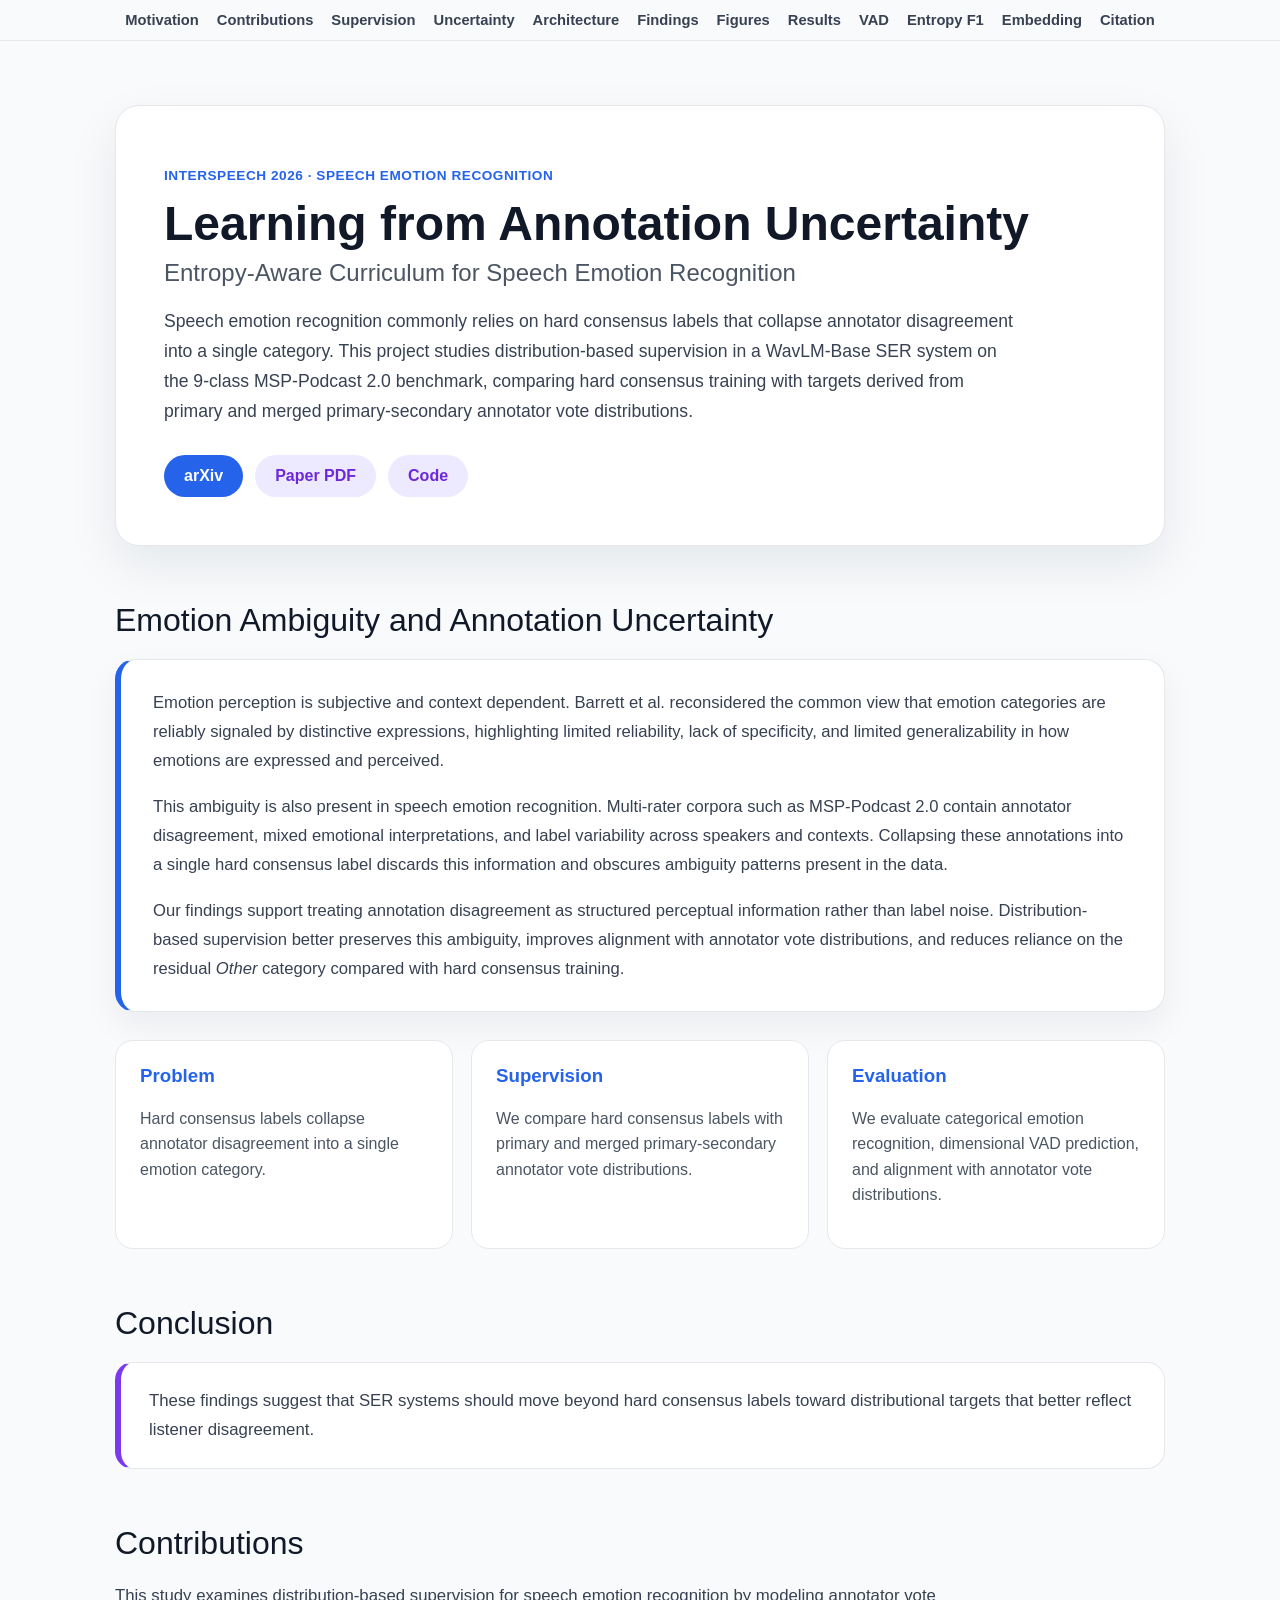
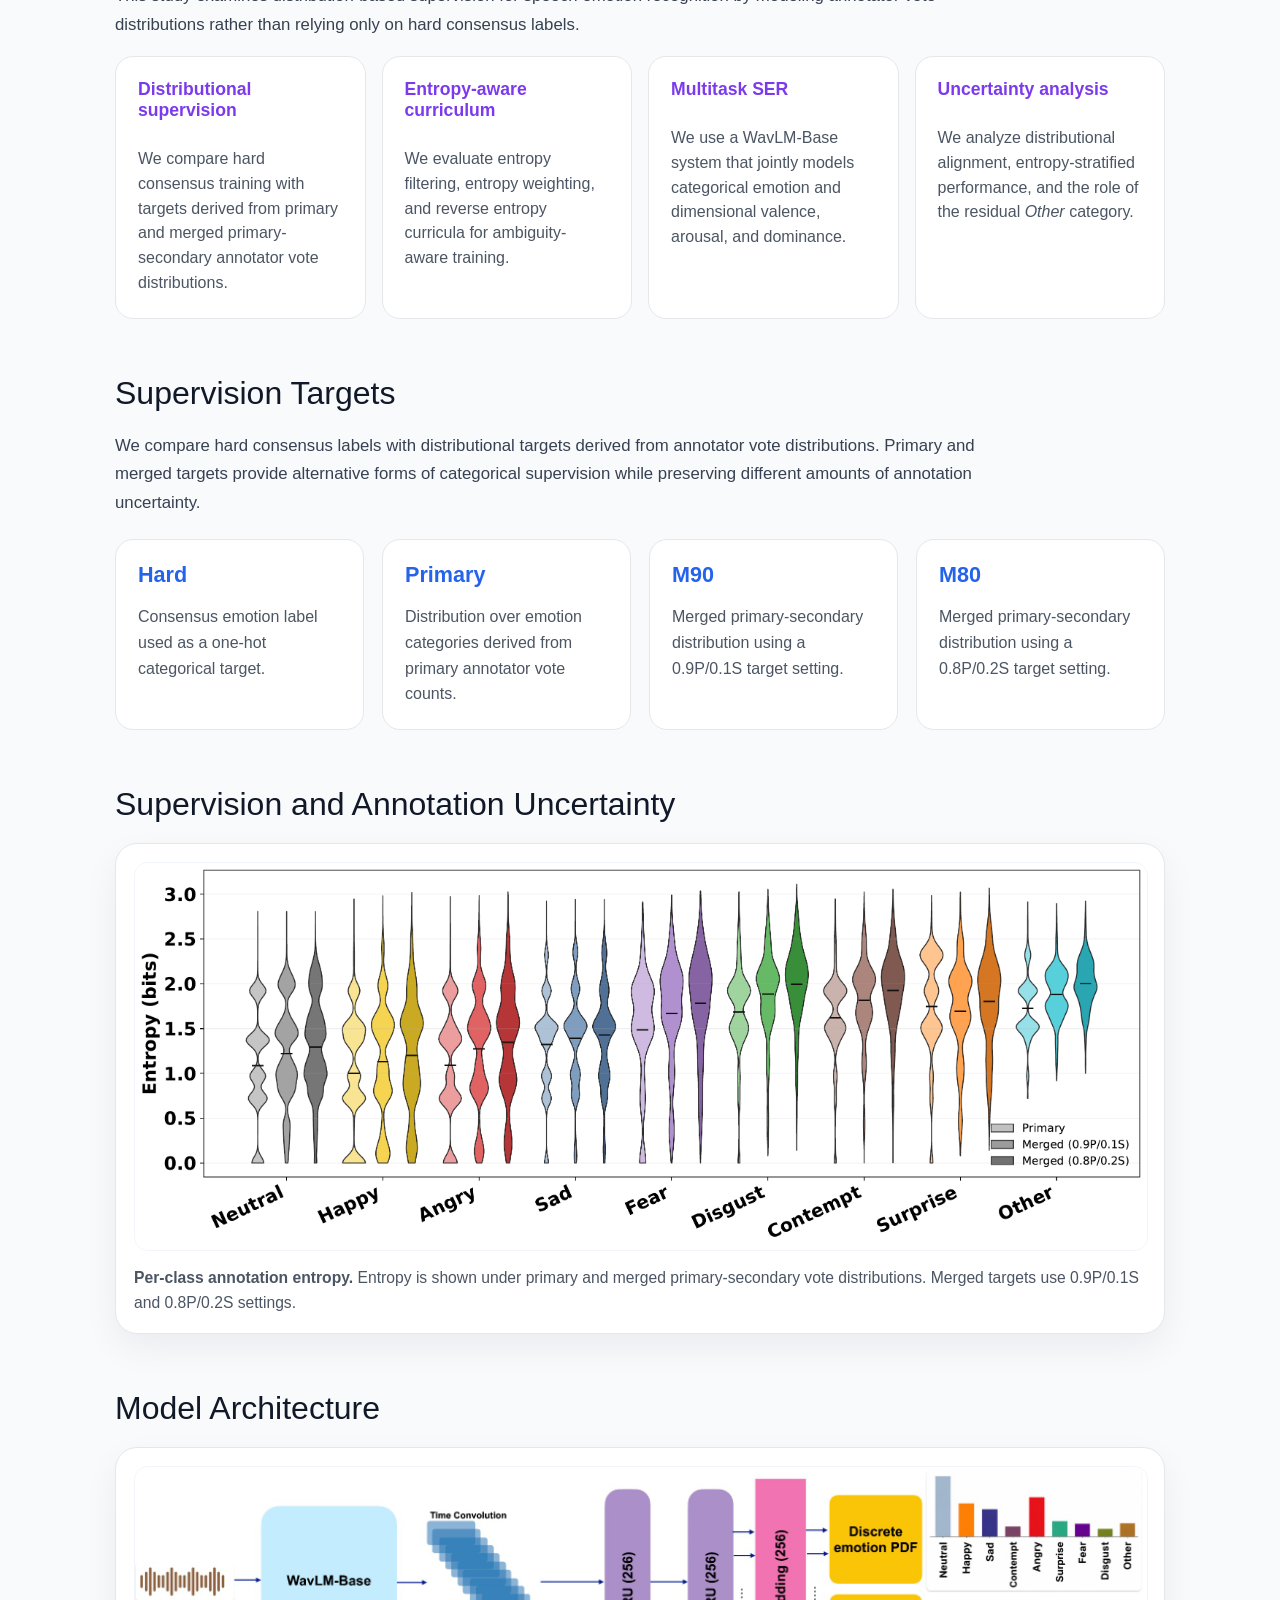
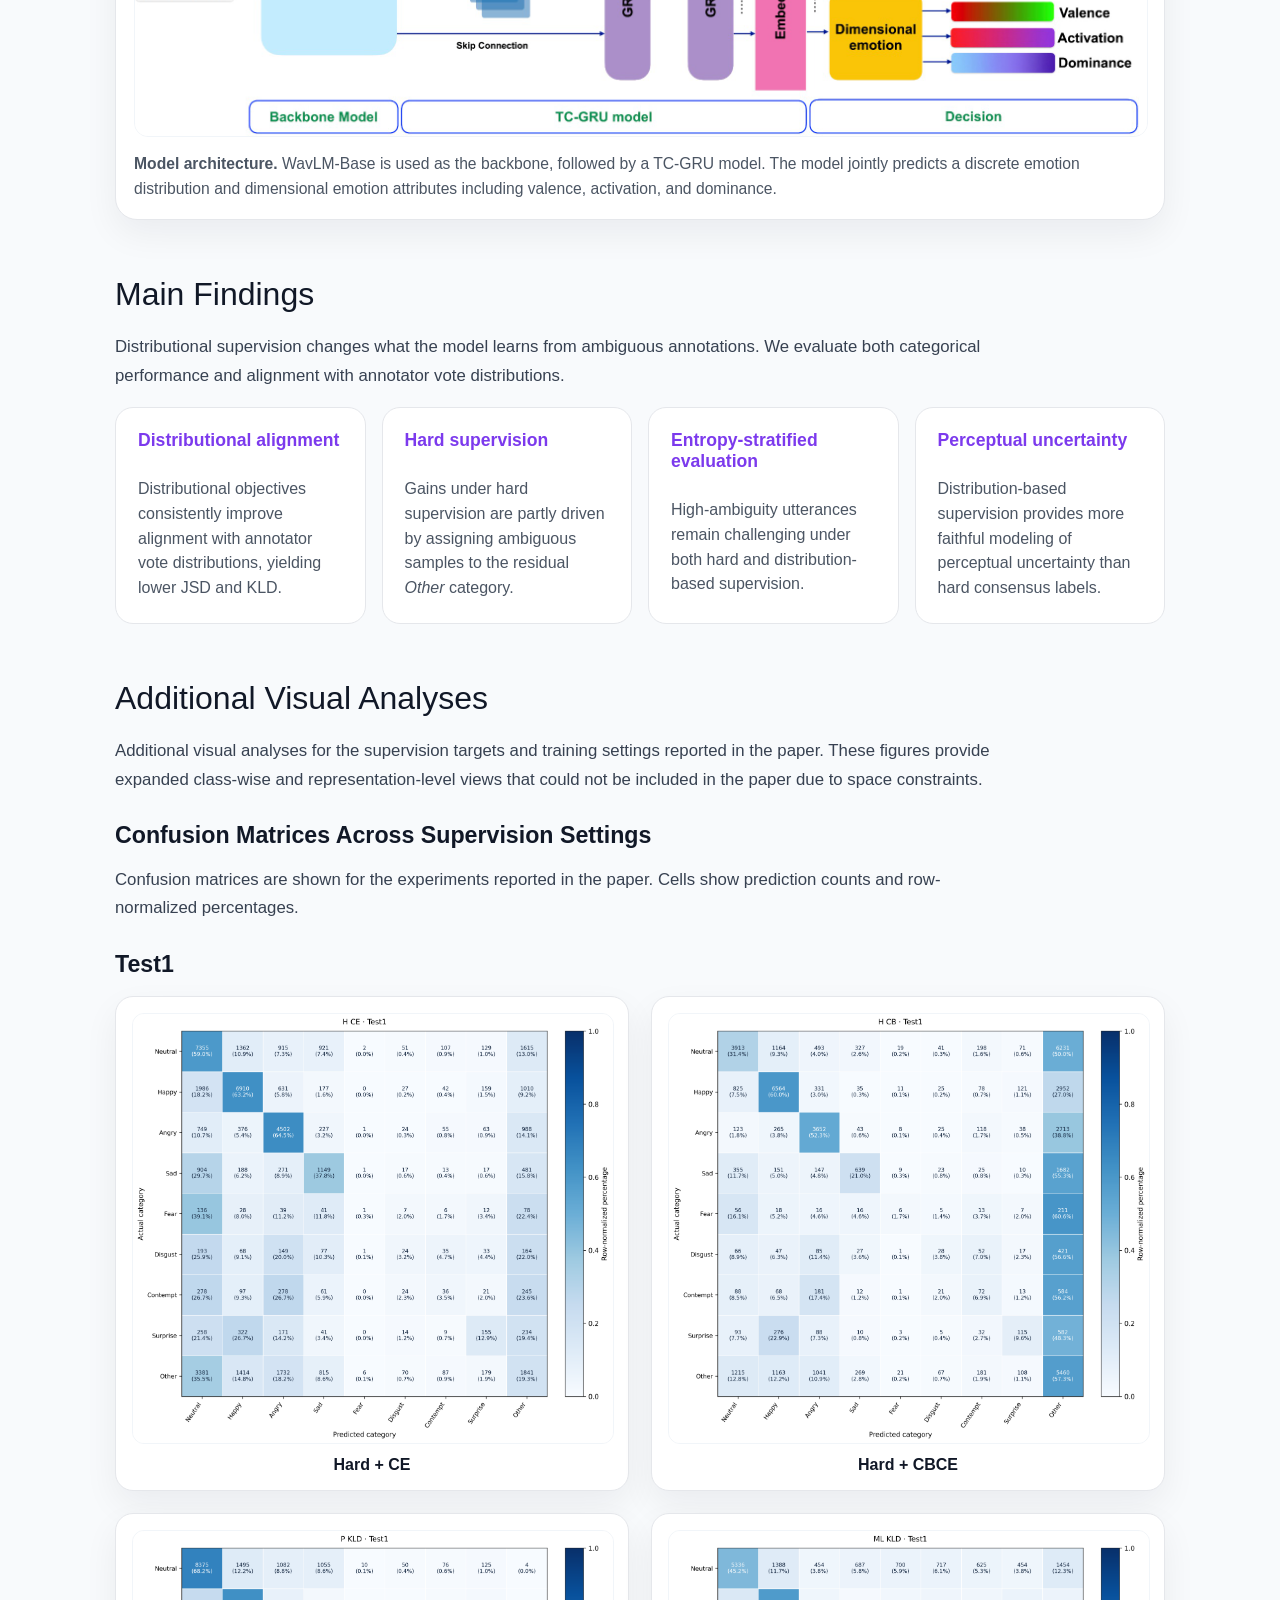
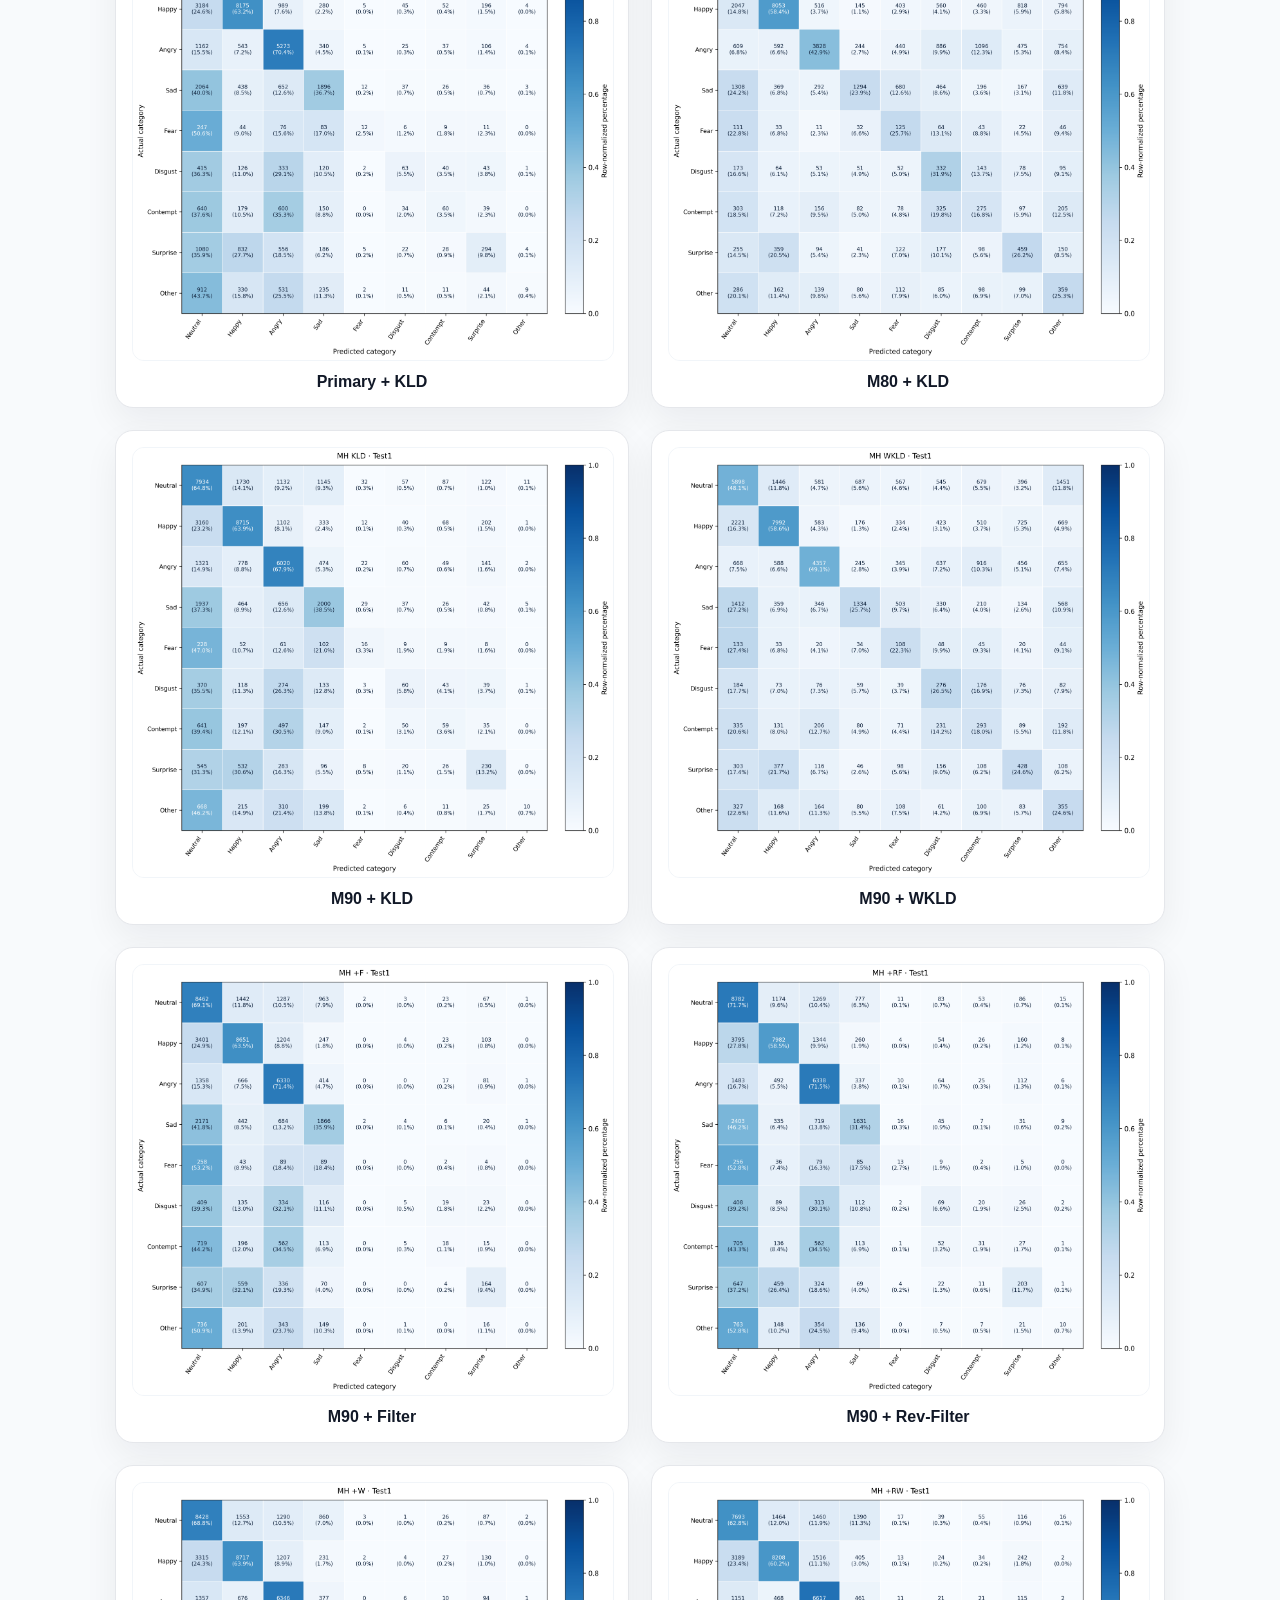
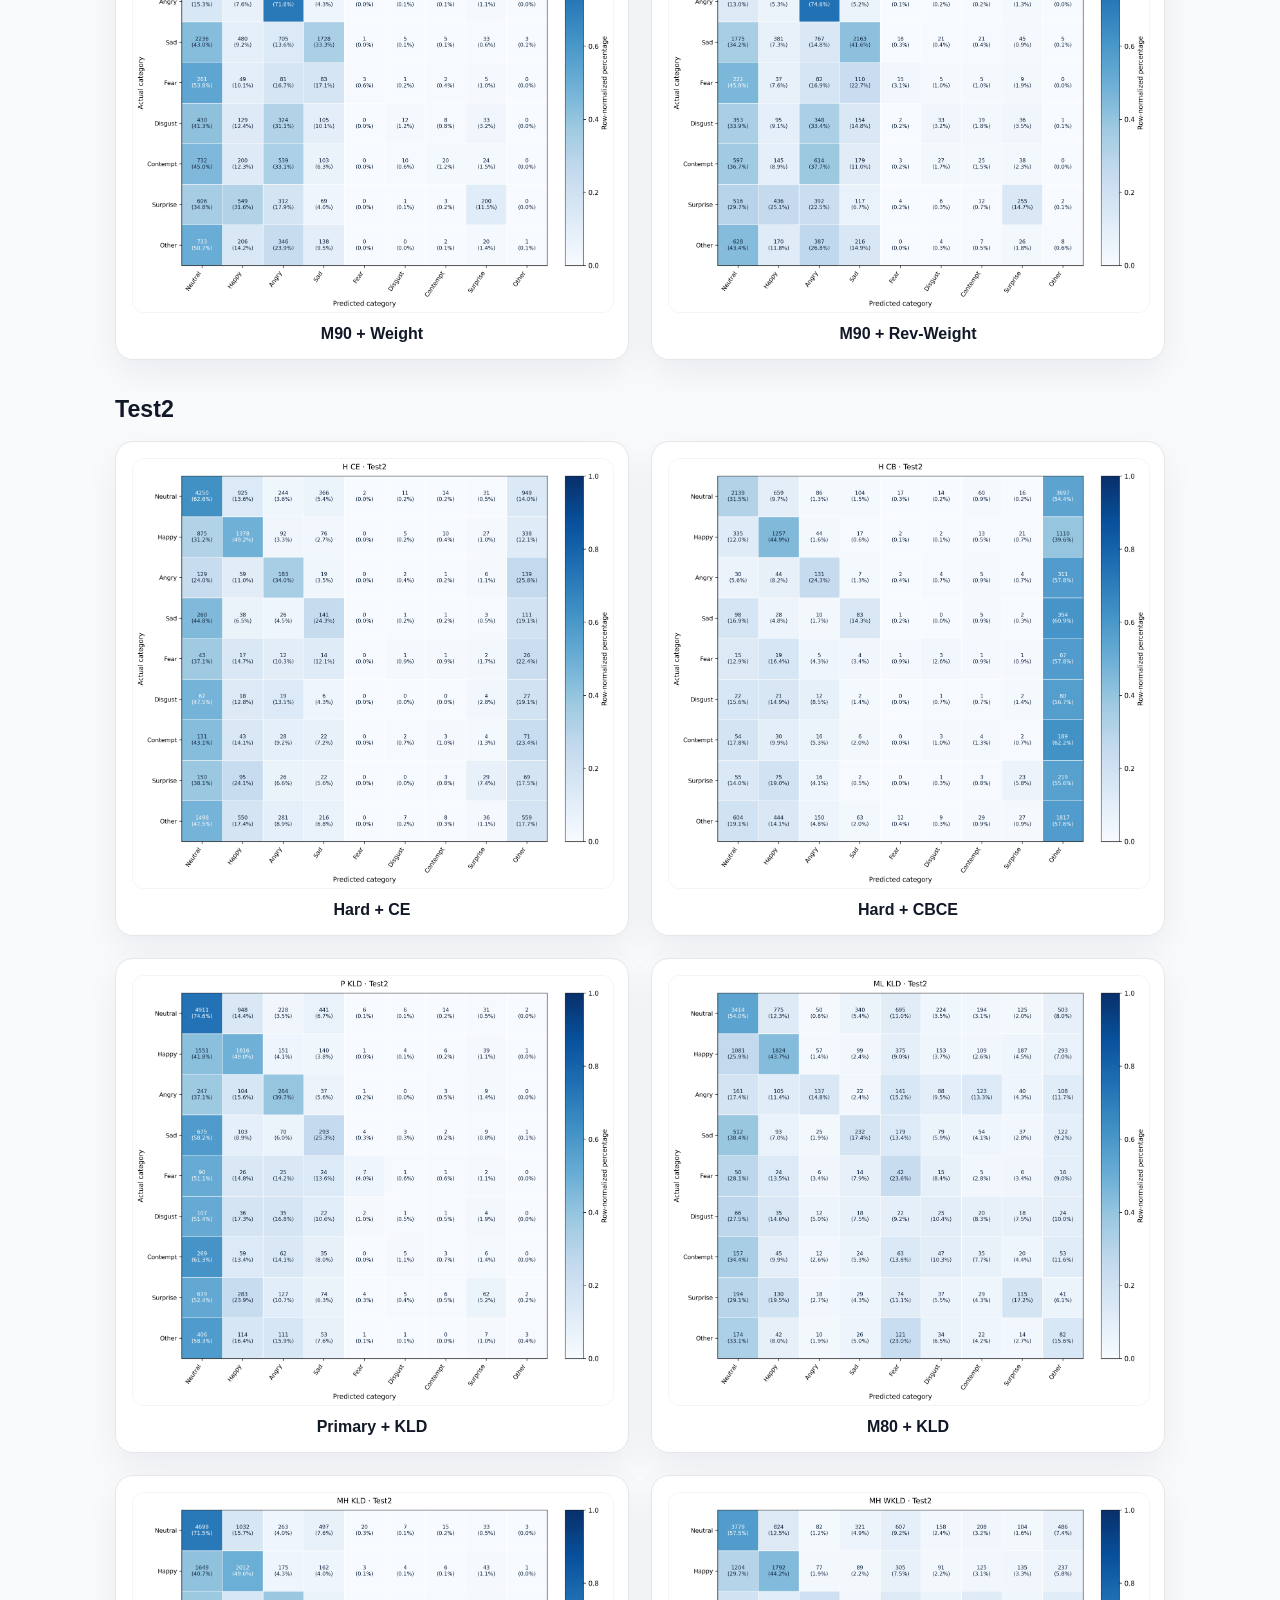
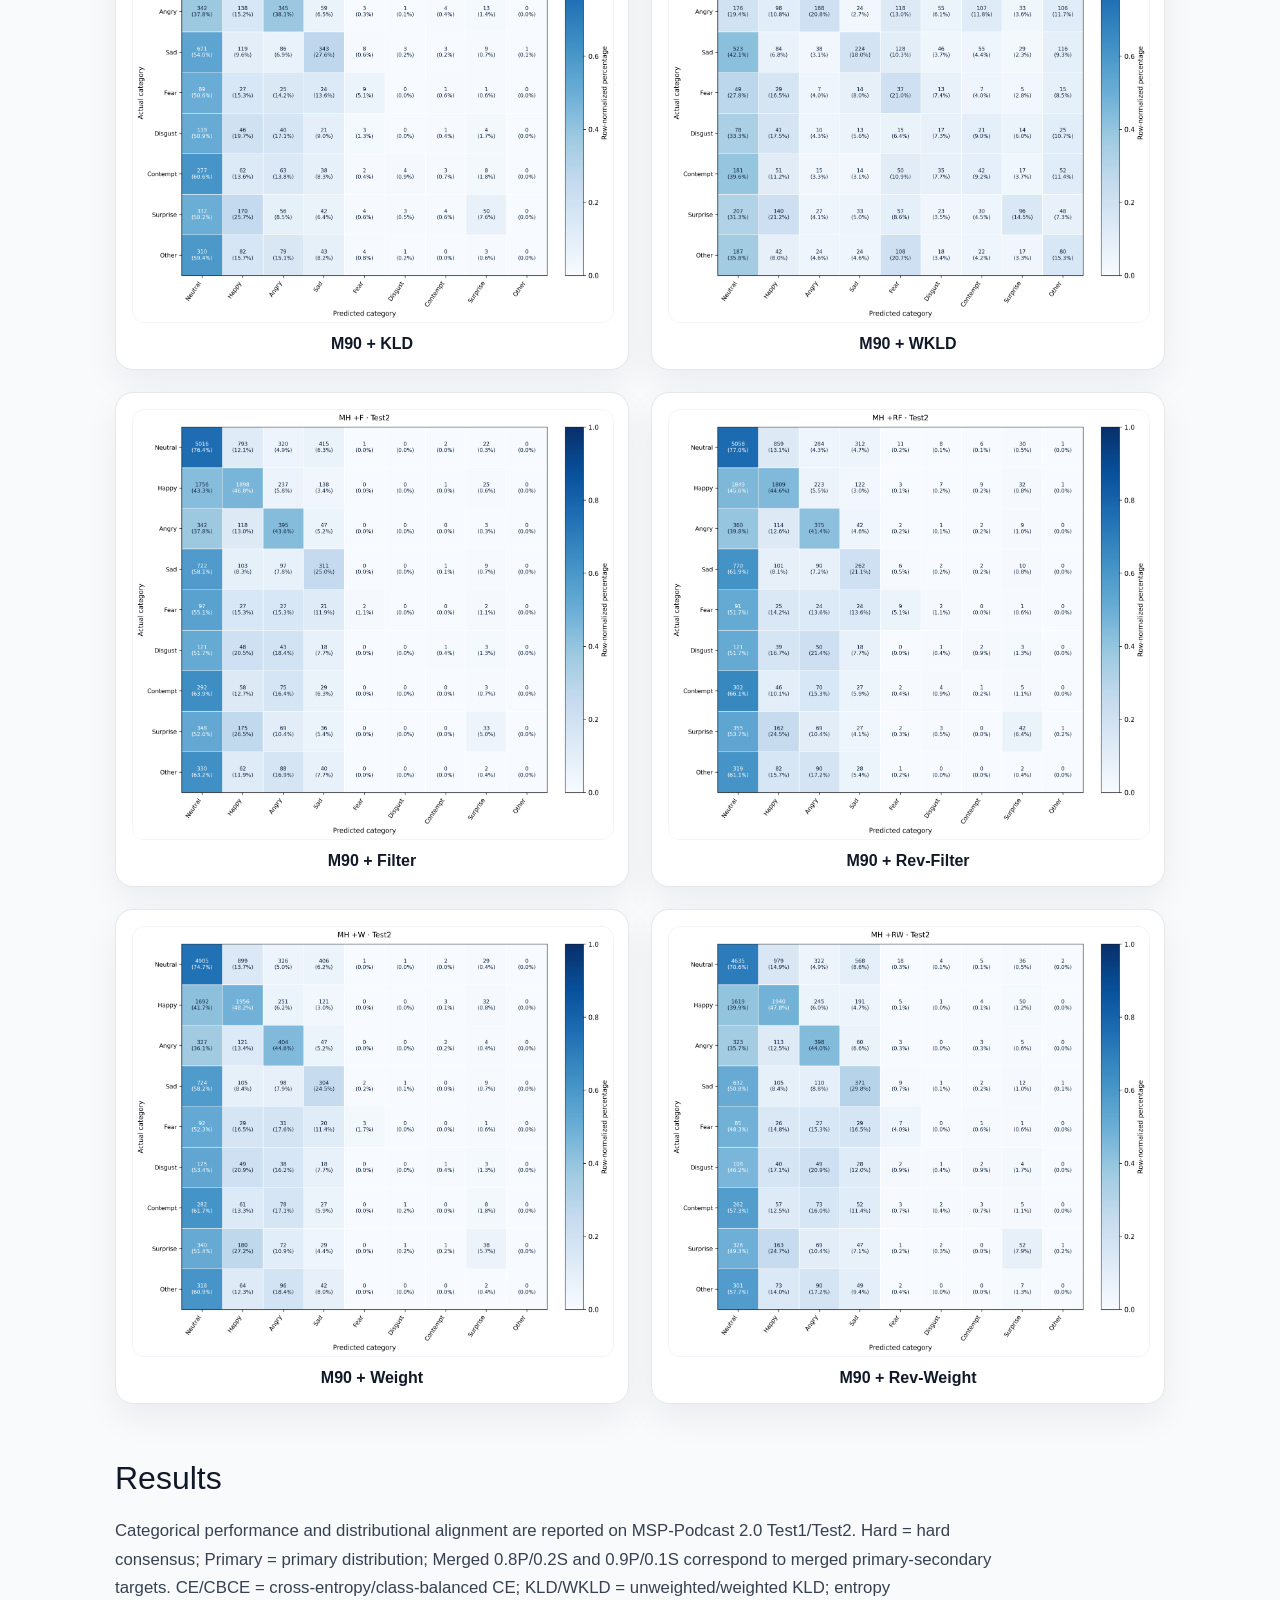
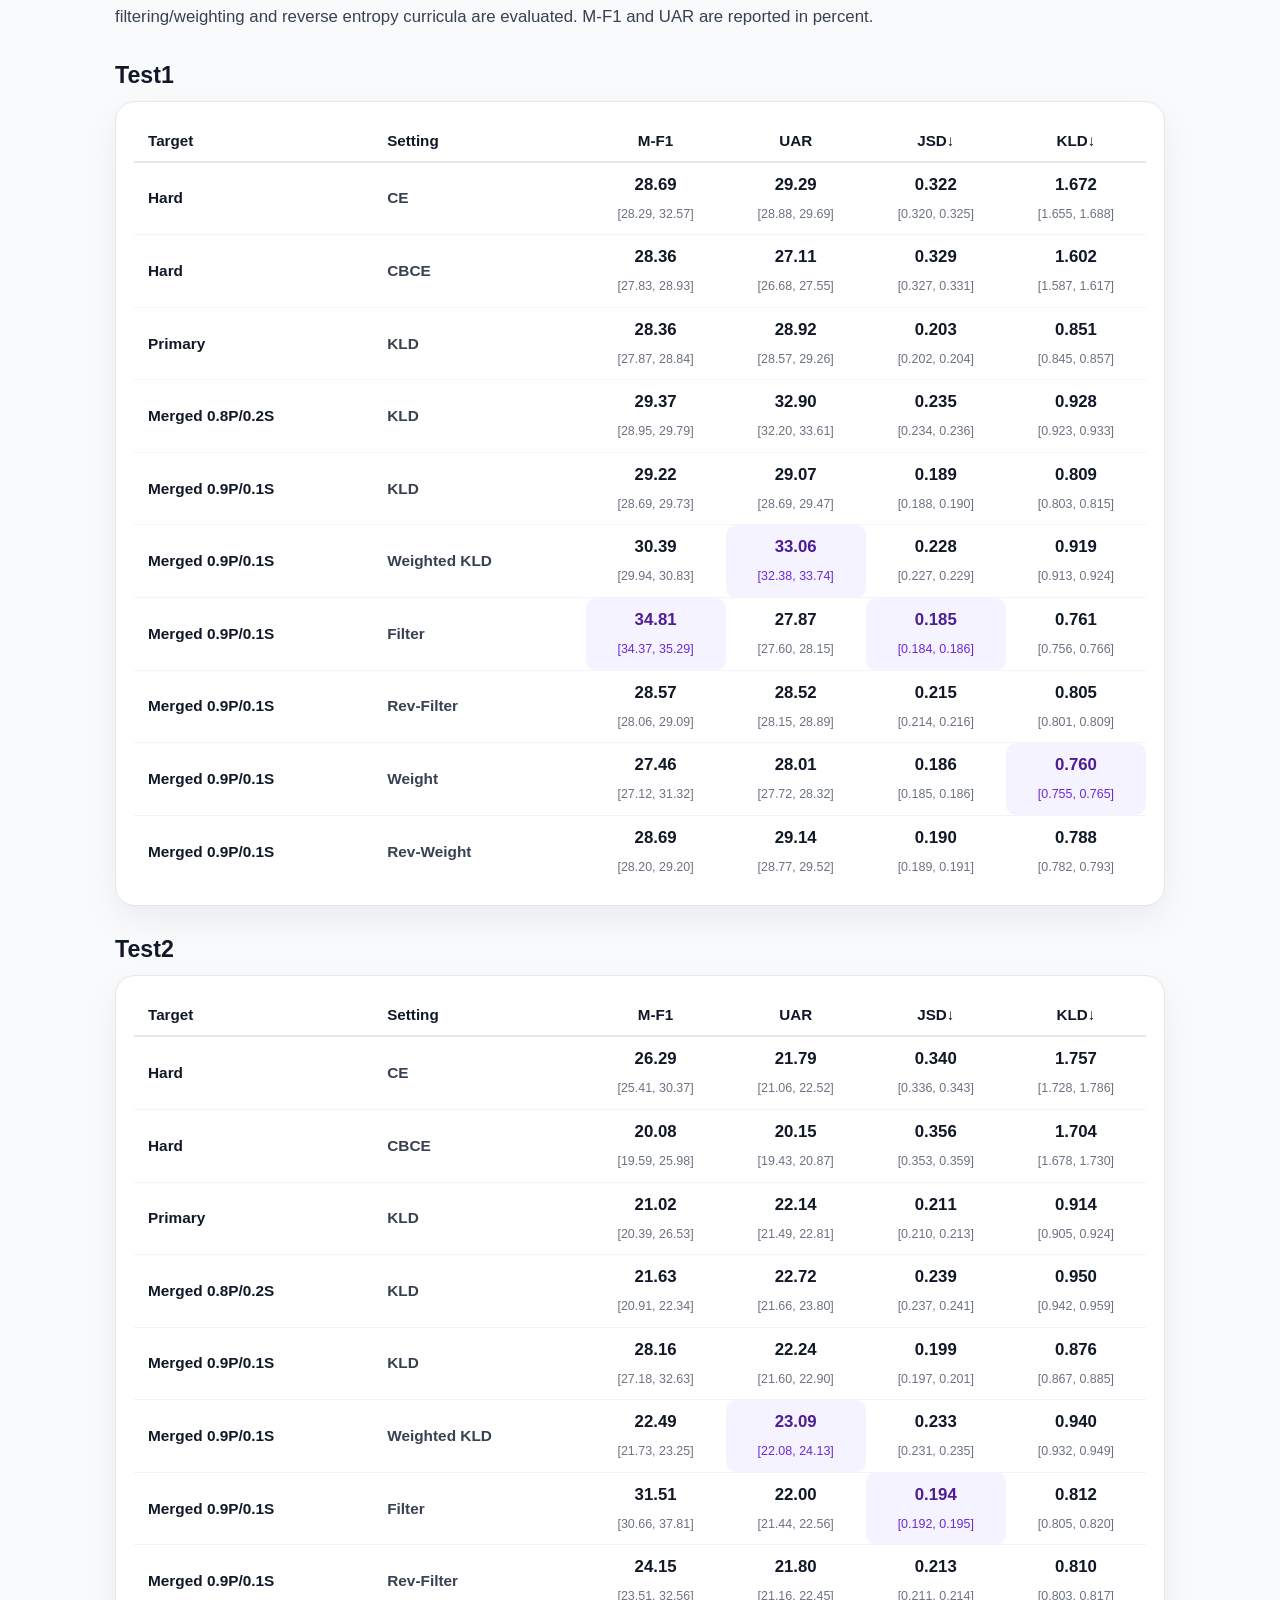
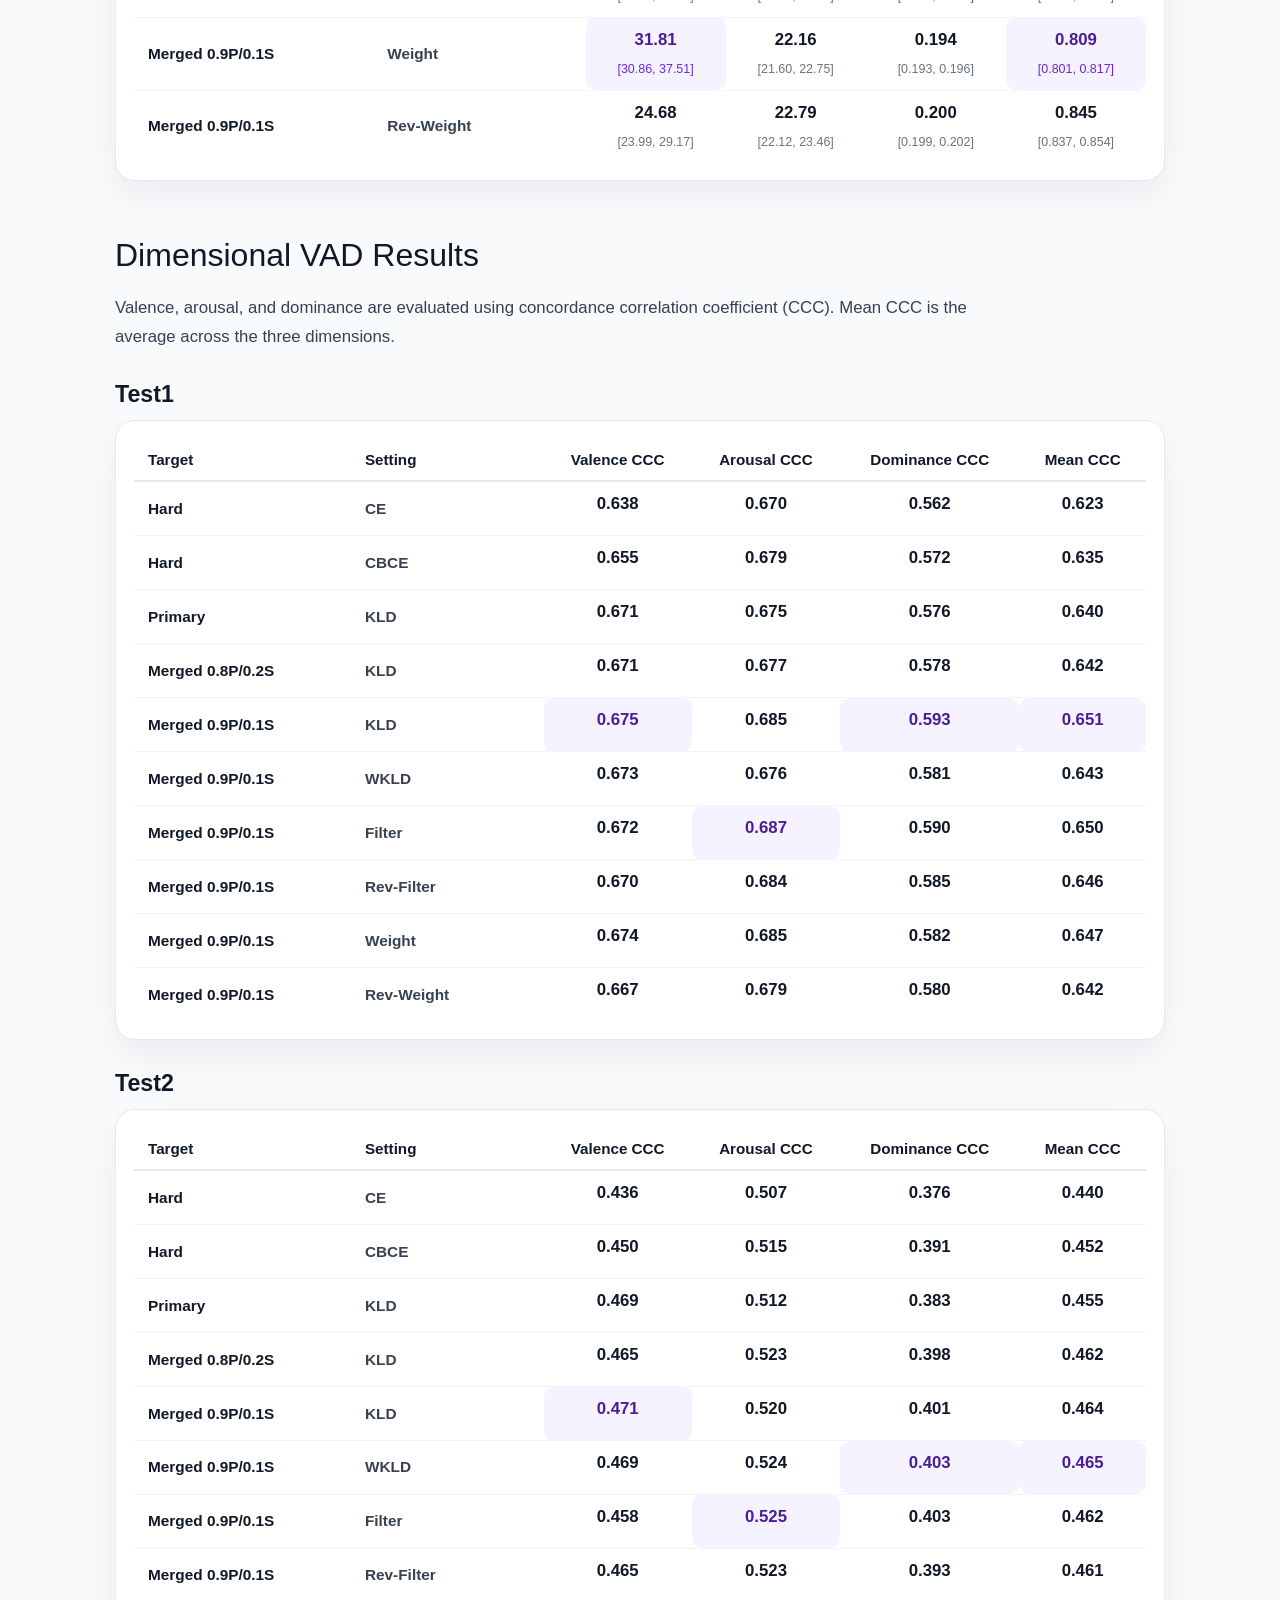
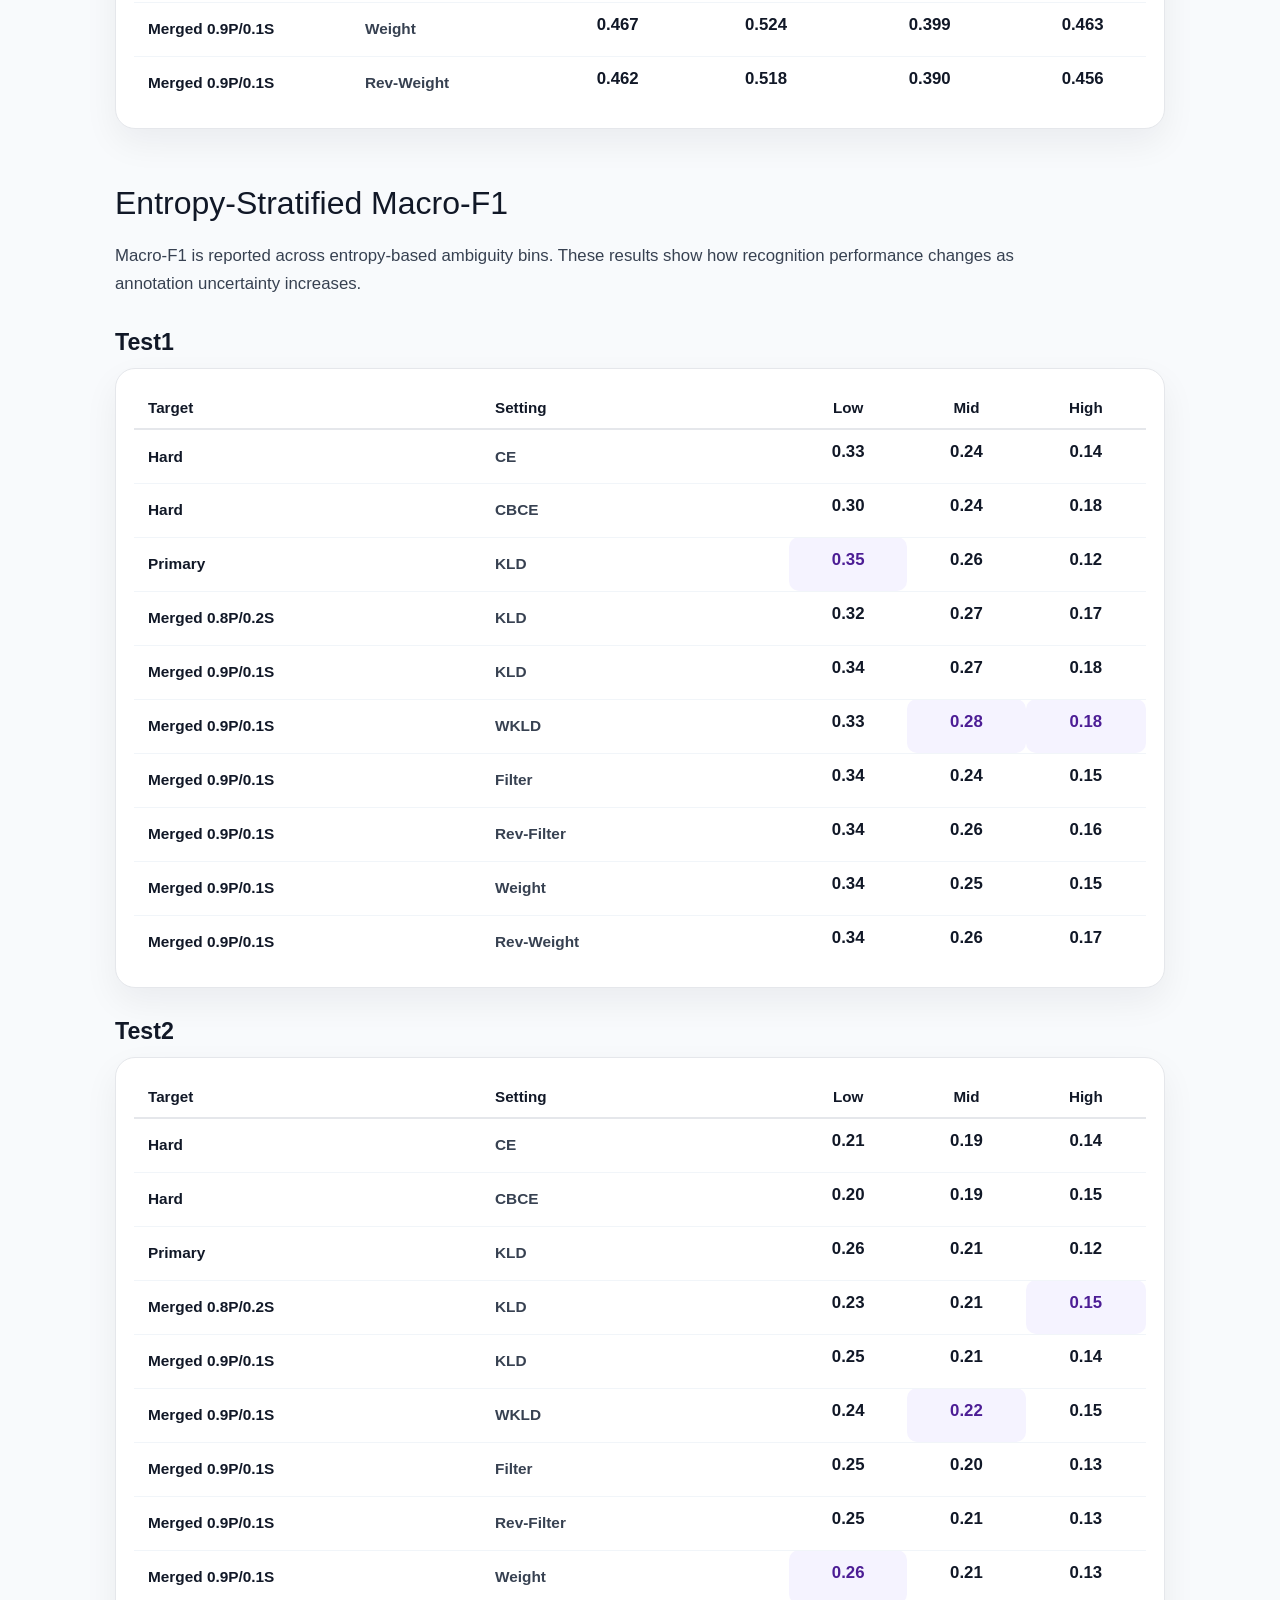
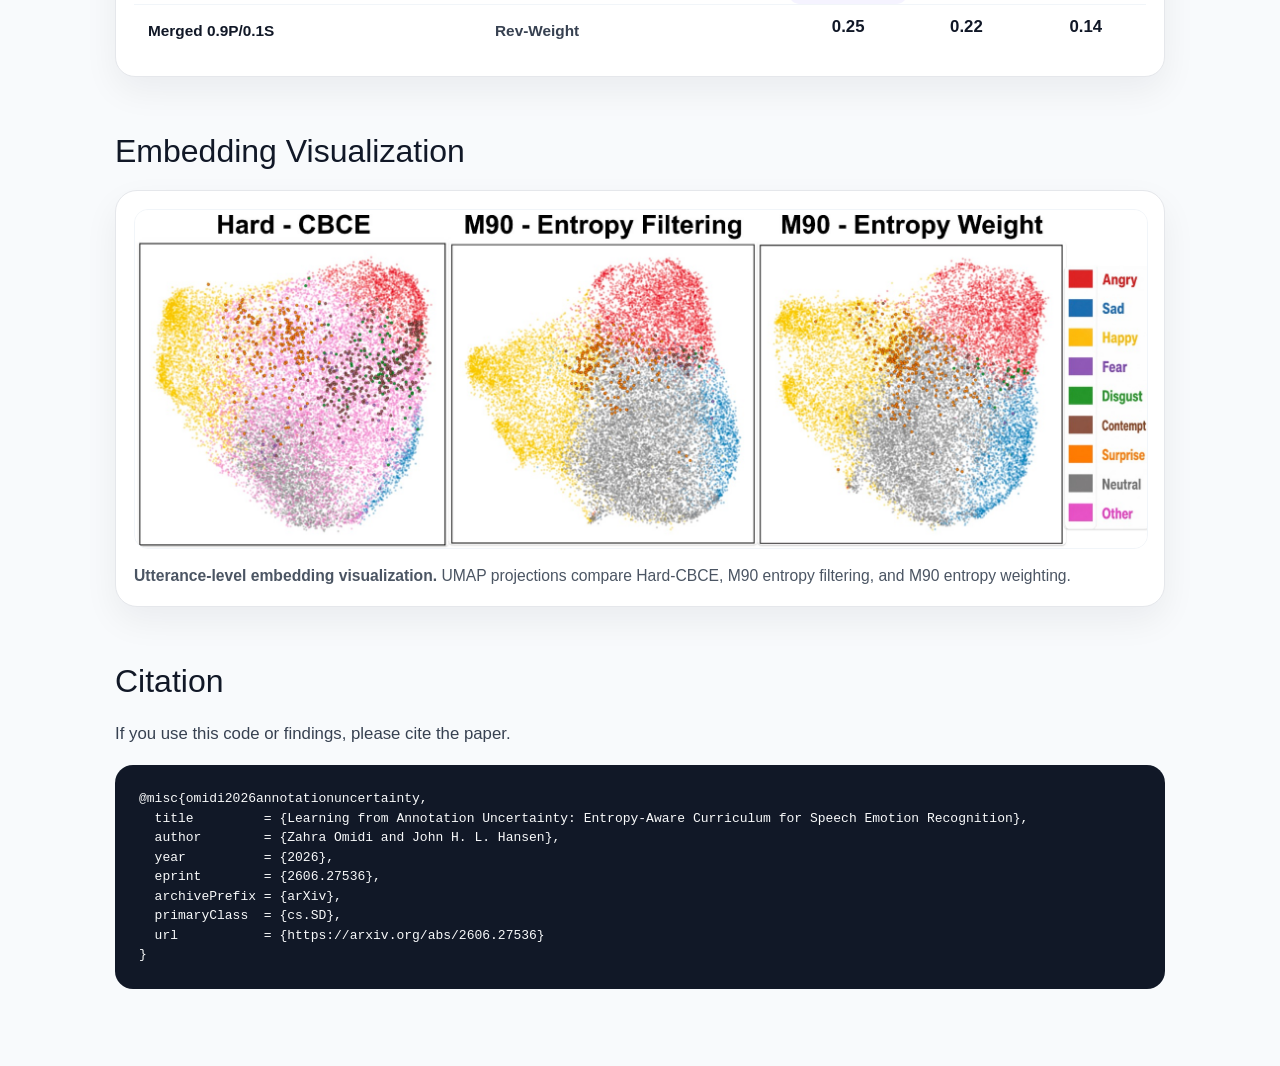
==== docs/index.html @ 602015ec "Reframe additional figures section" ====
<!DOCTYPE html>
<html lang="en">
<head>
  <meta charset="UTF-8" />
  <meta name="viewport" content="width=device-width, initial-scale=1.0" />
  <title>Learning from Annotation Uncertainty</title>
  <link rel="stylesheet" href="style.css" />
</head>
<body>

  <nav class="top-nav">
    <a href="#motivation">Motivation</a>
    <a href="#contributions">Contributions</a>
    <a href="#supervision">Supervision</a>
    <a href="#uncertainty">Uncertainty</a>
    <a href="#architecture">Architecture</a>
    <a href="#findings">Findings</a>
    <a href="#confusion-matrices">Figures</a>
    <a href="#results">Results</a>
    <a href="#vad-results">VAD</a>
    <a href="#entropy-stratified-results">Entropy F1</a>
    <a href="#embedding">Embedding</a>
    <a href="#citation">Citation</a>
  </nav>

  <main class="container">

    <section class="hero">
      <p class="tag">Interspeech 2026 · Speech Emotion Recognition</p>
      <h1>Learning from Annotation Uncertainty</h1>
      <h2>Entropy-Aware Curriculum for Speech Emotion Recognition</h2>

      <p class="summary">
        Speech emotion recognition commonly relies on hard consensus labels that collapse annotator disagreement into a single category.
        This project studies distribution-based supervision in a WavLM-Base SER system on the 9-class MSP-Podcast 2.0 benchmark,
        comparing hard consensus training with targets derived from primary and merged primary-secondary annotator vote distributions.
      </p>

      <div class="buttons">
        <a href="https://arxiv.org/abs/2606.27536" class="button">arXiv</a>
        <a href="https://arxiv.org/pdf/2606.27536" class="button secondary">Paper PDF</a>
        <a href="https://github.com/zahraomidi/MSP-PODCAST_WavLM" class="button secondary">Code</a>
      </div>
    </section>


    <section class="section intro-context" id="motivation">
      <h2 class="section-title">Emotion Ambiguity and Annotation Uncertainty</h2>
      <div class="context-card">
        <p>
          Emotion perception is subjective and context dependent. Barrett et al. reconsidered the common view that emotion categories are reliably signaled by distinctive expressions, highlighting limited reliability, lack of specificity, and limited generalizability in how emotions are expressed and perceived.
        </p>
        <p>
          This ambiguity is also present in speech emotion recognition. Multi-rater corpora such as MSP-Podcast 2.0 contain annotator disagreement, mixed emotional interpretations, and label variability across speakers and contexts. Collapsing these annotations into a single hard consensus label discards this information and obscures ambiguity patterns present in the data.
        </p>
        <p>
          Our findings support treating annotation disagreement as structured perceptual information rather than label noise. Distribution-based supervision better preserves this ambiguity, improves alignment with annotator vote distributions, and reduces reliance on the residual <em>Other</em> category compared with hard consensus training.
        </p>
      </div>
    </section>

    <section class="cards">
      <div class="card">
        <h3>Problem</h3>
        <p>Hard consensus labels collapse annotator disagreement into a single emotion category.</p>
      </div>
      <div class="card">
        <h3>Supervision</h3>
        <p>We compare hard consensus labels with primary and merged primary-secondary annotator vote distributions.</p>
      </div>
      <div class="card">
        <h3>Evaluation</h3>
        <p>We evaluate categorical emotion recognition, dimensional VAD prediction, and alignment with annotator vote distributions.</p>
      </div>
    </section>

    <section class="section">
      <h2 class="section-title">Conclusion</h2>
      <div class="conclusion-box">
        <p>
          These findings suggest that SER systems should move beyond hard consensus labels toward distributional targets that better reflect listener disagreement.
        </p>
      </div>
    </section>

<section class="section" id="contributions">
      <h2 class="section-title">Contributions</h2>
      <p class="section-text">
        This study examines distribution-based supervision for speech emotion recognition by modeling annotator vote distributions rather than relying only on hard consensus labels.
      </p>

      <div class="findings">
        <div class="finding">
          <span class="number">Distributional supervision</span>
          <p>We compare hard consensus training with targets derived from primary and merged primary-secondary annotator vote distributions.</p>
        </div>

        <div class="finding">
          <span class="number">Entropy-aware curriculum</span>
          <p>We evaluate entropy filtering, entropy weighting, and reverse entropy curricula for ambiguity-aware training.</p>
        </div>

        <div class="finding">
          <span class="number">Multitask SER</span>
          <p>We use a WavLM-Base system that jointly models categorical emotion and dimensional valence, arousal, and dominance.</p>
        </div>

        <div class="finding">
          <span class="number">Uncertainty analysis</span>
          <p>We analyze distributional alignment, entropy-stratified performance, and the role of the residual <em>Other</em> category.</p>
        </div>
      </div>
    </section>

<section class="section" id="supervision">
      <h2 class="section-title">Supervision Targets</h2>
      <p class="section-text">
        We compare hard consensus labels with distributional targets derived from annotator vote distributions.
        Primary and merged targets provide alternative forms of categorical supervision while preserving different amounts of annotation uncertainty.
      </p>

      <div class="supervision-grid">
        <div class="supervision-card">
          <h3>Hard</h3>
          <p>Consensus emotion label used as a one-hot categorical target.</p>
        </div>

        <div class="supervision-card">
          <h3>Primary</h3>
          <p>Distribution over emotion categories derived from primary annotator vote counts.</p>
        </div>

        <div class="supervision-card">
          <h3>M90</h3>
          <p>Merged primary-secondary distribution using a 0.9P/0.1S target setting.</p>
        </div>

        <div class="supervision-card">
          <h3>M80</h3>
          <p>Merged primary-secondary distribution using a 0.8P/0.2S target setting.</p>
        </div>
      </div>
    </section>

<section class="section" id="uncertainty">
      <h2 class="section-title">Supervision and Annotation Uncertainty</h2>
      <div class="figure-card">
        <img src="assets/entropy_by_class.png" alt="Entropy by emotion class for primary and merged vote distributions">
        <div class="figure-caption">
          <strong>Per-class annotation entropy.</strong> Entropy is shown under primary and merged primary-secondary vote distributions. Merged targets use 0.9P/0.1S and 0.8P/0.2S settings.
        </div>
      </div>
    </section>

<section class="section" id="architecture">
      <h2 class="section-title">Model Architecture</h2>
      <div class="figure-card">
        <img src="assets/architecture.jpg" alt="WavLM TC-GRU architecture for speech emotion recognition">
        <div class="figure-caption">
          <strong>Model architecture.</strong> WavLM-Base is used as the backbone, followed by a TC-GRU model. The model jointly predicts a discrete emotion distribution and dimensional emotion attributes including valence, activation, and dominance.
        </div>
      </div>
    </section>

<section class="section" id="findings">
      <h2 class="section-title">Main Findings</h2>
      <p class="section-text">
        Distributional supervision changes what the model learns from ambiguous annotations. We evaluate both categorical performance and alignment with annotator vote distributions.
      </p>

      <div class="findings">
        <div class="finding">
          <span class="number">Distributional alignment</span>
          <p>Distributional objectives consistently improve alignment with annotator vote distributions, yielding lower JSD and KLD.</p>
        </div>

        <div class="finding">
          <span class="number">Hard supervision</span>
          <p>Gains under hard supervision are partly driven by assigning ambiguous samples to the residual <em>Other</em> category.</p>
        </div>

        <div class="finding">
          <span class="number">Entropy-stratified evaluation</span>
          <p>High-ambiguity utterances remain challenging under both hard and distribution-based supervision.</p>
        </div>

        <div class="finding">
          <span class="number">Perceptual uncertainty</span>
          <p>Distribution-based supervision provides more faithful modeling of perceptual uncertainty than hard consensus labels.</p>
        </div>
      </div>
    </section>

<section class="section" id="confusion-matrices">
      <h2 class="section-title">Additional Visual Analyses</h2>
      <p class="section-text">
        Additional visual analyses for the supervision targets and training settings reported in the paper. These figures provide expanded class-wise and representation-level views that could not be included in the paper due to space constraints.
      </p>

      <h3 class="subsection-title">Confusion Matrices Across Supervision Settings</h3>
      <p class="section-text">
        Confusion matrices are shown for the experiments reported in the paper. Cells show prediction counts and row-normalized percentages.
      </p>

      <h3 class="subsection-title">Test1</h3>
      <div class="cm-grid">
        <figure class="cm-card">
          <img src="assets/confusion_matrices/test1/test1_h_ce_confusion.png" alt="Hard + CE confusion matrix on Test1">
          <figcaption>Hard + CE</figcaption>
        </figure>
        <figure class="cm-card">
          <img src="assets/confusion_matrices/test1/test1_h_cb_confusion.png" alt="Hard + CBCE confusion matrix on Test1">
          <figcaption>Hard + CBCE</figcaption>
        </figure>
        <figure class="cm-card">
          <img src="assets/confusion_matrices/test1/test1_p_kld_confusion.png" alt="Primary + KLD confusion matrix on Test1">
          <figcaption>Primary + KLD</figcaption>
        </figure>
        <figure class="cm-card">
          <img src="assets/confusion_matrices/test1/test1_ml_kld_confusion.png" alt="M80 + KLD confusion matrix on Test1">
          <figcaption>M80 + KLD</figcaption>
        </figure>
        <figure class="cm-card">
          <img src="assets/confusion_matrices/test1/test1_mh_kld_confusion.png" alt="M90 + KLD confusion matrix on Test1">
          <figcaption>M90 + KLD</figcaption>
        </figure>
        <figure class="cm-card">
          <img src="assets/confusion_matrices/test1/test1_mh_wkld_confusion.png" alt="M90 + WKLD confusion matrix on Test1">
          <figcaption>M90 + WKLD</figcaption>
        </figure>
        <figure class="cm-card">
          <img src="assets/confusion_matrices/test1/test1_mh_f_confusion.png" alt="M90 + Filter confusion matrix on Test1">
          <figcaption>M90 + Filter</figcaption>
        </figure>
        <figure class="cm-card">
          <img src="assets/confusion_matrices/test1/test1_mh_rf_confusion.png" alt="M90 + Rev-Filter confusion matrix on Test1">
          <figcaption>M90 + Rev-Filter</figcaption>
        </figure>
        <figure class="cm-card">
          <img src="assets/confusion_matrices/test1/test1_mh_w_confusion.png" alt="M90 + Weight confusion matrix on Test1">
          <figcaption>M90 + Weight</figcaption>
        </figure>
        <figure class="cm-card">
          <img src="assets/confusion_matrices/test1/test1_mh_rw_confusion.png" alt="M90 + Rev-Weight confusion matrix on Test1">
          <figcaption>M90 + Rev-Weight</figcaption>
        </figure>
      </div>


      <h3 class="subsection-title">Test2</h3>
      <div class="cm-grid">
        <figure class="cm-card">
          <img src="assets/confusion_matrices/test2/test2_h_ce_confusion.png" alt="Hard + CE confusion matrix on Test2">
          <figcaption>Hard + CE</figcaption>
        </figure>
        <figure class="cm-card">
          <img src="assets/confusion_matrices/test2/test2_h_cb_confusion.png" alt="Hard + CBCE confusion matrix on Test2">
          <figcaption>Hard + CBCE</figcaption>
        </figure>
        <figure class="cm-card">
          <img src="assets/confusion_matrices/test2/test2_p_kld_confusion.png" alt="Primary + KLD confusion matrix on Test2">
          <figcaption>Primary + KLD</figcaption>
        </figure>
        <figure class="cm-card">
          <img src="assets/confusion_matrices/test2/test2_ml_kld_confusion.png" alt="M80 + KLD confusion matrix on Test2">
          <figcaption>M80 + KLD</figcaption>
        </figure>
        <figure class="cm-card">
          <img src="assets/confusion_matrices/test2/test2_mh_kld_confusion.png" alt="M90 + KLD confusion matrix on Test2">
          <figcaption>M90 + KLD</figcaption>
        </figure>
        <figure class="cm-card">
          <img src="assets/confusion_matrices/test2/test2_mh_wkld_confusion.png" alt="M90 + WKLD confusion matrix on Test2">
          <figcaption>M90 + WKLD</figcaption>
        </figure>
        <figure class="cm-card">
          <img src="assets/confusion_matrices/test2/test2_mh_f_confusion.png" alt="M90 + Filter confusion matrix on Test2">
          <figcaption>M90 + Filter</figcaption>
        </figure>
        <figure class="cm-card">
          <img src="assets/confusion_matrices/test2/test2_mh_rf_confusion.png" alt="M90 + Rev-Filter confusion matrix on Test2">
          <figcaption>M90 + Rev-Filter</figcaption>
        </figure>
        <figure class="cm-card">
          <img src="assets/confusion_matrices/test2/test2_mh_w_confusion.png" alt="M90 + Weight confusion matrix on Test2">
          <figcaption>M90 + Weight</figcaption>
        </figure>
        <figure class="cm-card">
          <img src="assets/confusion_matrices/test2/test2_mh_rw_confusion.png" alt="M90 + Rev-Weight confusion matrix on Test2">
          <figcaption>M90 + Rev-Weight</figcaption>
        </figure>
      </div>

    </section>


<section class="section" id="results">
      <h2 class="section-title">Results</h2>
      <p class="section-text">
        Categorical performance and distributional alignment are reported on MSP-Podcast 2.0 Test1/Test2.
        Hard = hard consensus; Primary = primary distribution; Merged 0.8P/0.2S and 0.9P/0.1S correspond to merged primary-secondary targets.
        CE/CBCE = cross-entropy/class-balanced CE; KLD/WKLD = unweighted/weighted KLD;
        entropy filtering/weighting and reverse entropy curricula are evaluated. M-F1 and UAR are reported in percent.
      </p>


      <div class="results-block">
        <h3 class="subsection-title">Test1</h3>
        <div class="table-card">
          <table class="results-table paper-results-table">
            <thead>
              <tr>
                <th>Target</th>
                <th>Setting</th>
                <th>M-F1</th>
                <th>UAR</th>
                <th>JSD↓</th>
                <th>KLD↓</th>
              </tr>
            </thead>
            <tbody>
              <tr>
                <td class='target-name'>Hard</td>
                <td class='setting-name'>CE</td>
                <td class=''><span class='metric-value'>28.69</span><br><span class='metric-ci'>[28.29, 32.57]</span></td>
                <td class=''><span class='metric-value'>29.29</span><br><span class='metric-ci'>[28.88, 29.69]</span></td>
                <td class=''><span class='metric-value'>0.322</span><br><span class='metric-ci'>[0.320, 0.325]</span></td>
                <td class=''><span class='metric-value'>1.672</span><br><span class='metric-ci'>[1.655, 1.688]</span></td>
              </tr>
              <tr>
                <td class='target-name'>Hard</td>
                <td class='setting-name'>CBCE</td>
                <td class=''><span class='metric-value'>28.36</span><br><span class='metric-ci'>[27.83, 28.93]</span></td>
                <td class=''><span class='metric-value'>27.11</span><br><span class='metric-ci'>[26.68, 27.55]</span></td>
                <td class=''><span class='metric-value'>0.329</span><br><span class='metric-ci'>[0.327, 0.331]</span></td>
                <td class=''><span class='metric-value'>1.602</span><br><span class='metric-ci'>[1.587, 1.617]</span></td>
              </tr>
              <tr>
                <td class='target-name'>Primary</td>
                <td class='setting-name'>KLD</td>
                <td class=''><span class='metric-value'>28.36</span><br><span class='metric-ci'>[27.87, 28.84]</span></td>
                <td class=''><span class='metric-value'>28.92</span><br><span class='metric-ci'>[28.57, 29.26]</span></td>
                <td class=''><span class='metric-value'>0.203</span><br><span class='metric-ci'>[0.202, 0.204]</span></td>
                <td class=''><span class='metric-value'>0.851</span><br><span class='metric-ci'>[0.845, 0.857]</span></td>
              </tr>
              <tr>
                <td class='target-name'>Merged 0.8P/0.2S</td>
                <td class='setting-name'>KLD</td>
                <td class=''><span class='metric-value'>29.37</span><br><span class='metric-ci'>[28.95, 29.79]</span></td>
                <td class=''><span class='metric-value'>32.90</span><br><span class='metric-ci'>[32.20, 33.61]</span></td>
                <td class=''><span class='metric-value'>0.235</span><br><span class='metric-ci'>[0.234, 0.236]</span></td>
                <td class=''><span class='metric-value'>0.928</span><br><span class='metric-ci'>[0.923, 0.933]</span></td>
              </tr>
              <tr>
                <td class='target-name'>Merged 0.9P/0.1S</td>
                <td class='setting-name'>KLD</td>
                <td class=''><span class='metric-value'>29.22</span><br><span class='metric-ci'>[28.69, 29.73]</span></td>
                <td class=''><span class='metric-value'>29.07</span><br><span class='metric-ci'>[28.69, 29.47]</span></td>
                <td class=''><span class='metric-value'>0.189</span><br><span class='metric-ci'>[0.188, 0.190]</span></td>
                <td class=''><span class='metric-value'>0.809</span><br><span class='metric-ci'>[0.803, 0.815]</span></td>
              </tr>
              <tr>
                <td class='target-name'>Merged 0.9P/0.1S</td>
                <td class='setting-name'>Weighted KLD</td>
                <td class=''><span class='metric-value'>30.39</span><br><span class='metric-ci'>[29.94, 30.83]</span></td>
                <td class='best-cell'><span class='metric-value'>33.06</span><br><span class='metric-ci'>[32.38, 33.74]</span></td>
                <td class=''><span class='metric-value'>0.228</span><br><span class='metric-ci'>[0.227, 0.229]</span></td>
                <td class=''><span class='metric-value'>0.919</span><br><span class='metric-ci'>[0.913, 0.924]</span></td>
              </tr>
              <tr>
                <td class='target-name'>Merged 0.9P/0.1S</td>
                <td class='setting-name'>Filter</td>
                <td class='best-cell'><span class='metric-value'>34.81</span><br><span class='metric-ci'>[34.37, 35.29]</span></td>
                <td class=''><span class='metric-value'>27.87</span><br><span class='metric-ci'>[27.60, 28.15]</span></td>
                <td class='best-cell'><span class='metric-value'>0.185</span><br><span class='metric-ci'>[0.184, 0.186]</span></td>
                <td class=''><span class='metric-value'>0.761</span><br><span class='metric-ci'>[0.756, 0.766]</span></td>
              </tr>
              <tr>
                <td class='target-name'>Merged 0.9P/0.1S</td>
                <td class='setting-name'>Rev-Filter</td>
                <td class=''><span class='metric-value'>28.57</span><br><span class='metric-ci'>[28.06, 29.09]</span></td>
                <td class=''><span class='metric-value'>28.52</span><br><span class='metric-ci'>[28.15, 28.89]</span></td>
                <td class=''><span class='metric-value'>0.215</span><br><span class='metric-ci'>[0.214, 0.216]</span></td>
                <td class=''><span class='metric-value'>0.805</span><br><span class='metric-ci'>[0.801, 0.809]</span></td>
              </tr>
              <tr>
                <td class='target-name'>Merged 0.9P/0.1S</td>
                <td class='setting-name'>Weight</td>
                <td class=''><span class='metric-value'>27.46</span><br><span class='metric-ci'>[27.12, 31.32]</span></td>
                <td class=''><span class='metric-value'>28.01</span><br><span class='metric-ci'>[27.72, 28.32]</span></td>
                <td class=''><span class='metric-value'>0.186</span><br><span class='metric-ci'>[0.185, 0.186]</span></td>
                <td class='best-cell'><span class='metric-value'>0.760</span><br><span class='metric-ci'>[0.755, 0.765]</span></td>
              </tr>
              <tr>
                <td class='target-name'>Merged 0.9P/0.1S</td>
                <td class='setting-name'>Rev-Weight</td>
                <td class=''><span class='metric-value'>28.69</span><br><span class='metric-ci'>[28.20, 29.20]</span></td>
                <td class=''><span class='metric-value'>29.14</span><br><span class='metric-ci'>[28.77, 29.52]</span></td>
                <td class=''><span class='metric-value'>0.190</span><br><span class='metric-ci'>[0.189, 0.191]</span></td>
                <td class=''><span class='metric-value'>0.788</span><br><span class='metric-ci'>[0.782, 0.793]</span></td>
              </tr>
            </tbody>
          </table>
        </div>
      </div>


      <div class="results-block">
        <h3 class="subsection-title">Test2</h3>
        <div class="table-card">
          <table class="results-table paper-results-table">
            <thead>
              <tr>
                <th>Target</th>
                <th>Setting</th>
                <th>M-F1</th>
                <th>UAR</th>
                <th>JSD↓</th>
                <th>KLD↓</th>
              </tr>
            </thead>
            <tbody>
              <tr>
                <td class='target-name'>Hard</td>
                <td class='setting-name'>CE</td>
                <td class=''><span class='metric-value'>26.29</span><br><span class='metric-ci'>[25.41, 30.37]</span></td>
                <td class=''><span class='metric-value'>21.79</span><br><span class='metric-ci'>[21.06, 22.52]</span></td>
                <td class=''><span class='metric-value'>0.340</span><br><span class='metric-ci'>[0.336, 0.343]</span></td>
                <td class=''><span class='metric-value'>1.757</span><br><span class='metric-ci'>[1.728, 1.786]</span></td>
              </tr>
              <tr>
                <td class='target-name'>Hard</td>
                <td class='setting-name'>CBCE</td>
                <td class=''><span class='metric-value'>20.08</span><br><span class='metric-ci'>[19.59, 25.98]</span></td>
                <td class=''><span class='metric-value'>20.15</span><br><span class='metric-ci'>[19.43, 20.87]</span></td>
                <td class=''><span class='metric-value'>0.356</span><br><span class='metric-ci'>[0.353, 0.359]</span></td>
                <td class=''><span class='metric-value'>1.704</span><br><span class='metric-ci'>[1.678, 1.730]</span></td>
              </tr>
              <tr>
                <td class='target-name'>Primary</td>
                <td class='setting-name'>KLD</td>
                <td class=''><span class='metric-value'>21.02</span><br><span class='metric-ci'>[20.39, 26.53]</span></td>
                <td class=''><span class='metric-value'>22.14</span><br><span class='metric-ci'>[21.49, 22.81]</span></td>
                <td class=''><span class='metric-value'>0.211</span><br><span class='metric-ci'>[0.210, 0.213]</span></td>
                <td class=''><span class='metric-value'>0.914</span><br><span class='metric-ci'>[0.905, 0.924]</span></td>
              </tr>
              <tr>
                <td class='target-name'>Merged 0.8P/0.2S</td>
                <td class='setting-name'>KLD</td>
                <td class=''><span class='metric-value'>21.63</span><br><span class='metric-ci'>[20.91, 22.34]</span></td>
                <td class=''><span class='metric-value'>22.72</span><br><span class='metric-ci'>[21.66, 23.80]</span></td>
                <td class=''><span class='metric-value'>0.239</span><br><span class='metric-ci'>[0.237, 0.241]</span></td>
                <td class=''><span class='metric-value'>0.950</span><br><span class='metric-ci'>[0.942, 0.959]</span></td>
              </tr>
              <tr>
                <td class='target-name'>Merged 0.9P/0.1S</td>
                <td class='setting-name'>KLD</td>
                <td class=''><span class='metric-value'>28.16</span><br><span class='metric-ci'>[27.18, 32.63]</span></td>
                <td class=''><span class='metric-value'>22.24</span><br><span class='metric-ci'>[21.60, 22.90]</span></td>
                <td class=''><span class='metric-value'>0.199</span><br><span class='metric-ci'>[0.197, 0.201]</span></td>
                <td class=''><span class='metric-value'>0.876</span><br><span class='metric-ci'>[0.867, 0.885]</span></td>
              </tr>
              <tr>
                <td class='target-name'>Merged 0.9P/0.1S</td>
                <td class='setting-name'>Weighted KLD</td>
                <td class=''><span class='metric-value'>22.49</span><br><span class='metric-ci'>[21.73, 23.25]</span></td>
                <td class='best-cell'><span class='metric-value'>23.09</span><br><span class='metric-ci'>[22.08, 24.13]</span></td>
                <td class=''><span class='metric-value'>0.233</span><br><span class='metric-ci'>[0.231, 0.235]</span></td>
                <td class=''><span class='metric-value'>0.940</span><br><span class='metric-ci'>[0.932, 0.949]</span></td>
              </tr>
              <tr>
                <td class='target-name'>Merged 0.9P/0.1S</td>
                <td class='setting-name'>Filter</td>
                <td class=''><span class='metric-value'>31.51</span><br><span class='metric-ci'>[30.66, 37.81]</span></td>
                <td class=''><span class='metric-value'>22.00</span><br><span class='metric-ci'>[21.44, 22.56]</span></td>
                <td class='best-cell'><span class='metric-value'>0.194</span><br><span class='metric-ci'>[0.192, 0.195]</span></td>
                <td class=''><span class='metric-value'>0.812</span><br><span class='metric-ci'>[0.805, 0.820]</span></td>
              </tr>
              <tr>
                <td class='target-name'>Merged 0.9P/0.1S</td>
                <td class='setting-name'>Rev-Filter</td>
                <td class=''><span class='metric-value'>24.15</span><br><span class='metric-ci'>[23.51, 32.56]</span></td>
                <td class=''><span class='metric-value'>21.80</span><br><span class='metric-ci'>[21.16, 22.45]</span></td>
                <td class=''><span class='metric-value'>0.213</span><br><span class='metric-ci'>[0.211, 0.214]</span></td>
                <td class=''><span class='metric-value'>0.810</span><br><span class='metric-ci'>[0.803, 0.817]</span></td>
              </tr>
              <tr>
                <td class='target-name'>Merged 0.9P/0.1S</td>
                <td class='setting-name'>Weight</td>
                <td class='best-cell'><span class='metric-value'>31.81</span><br><span class='metric-ci'>[30.86, 37.51]</span></td>
                <td class=''><span class='metric-value'>22.16</span><br><span class='metric-ci'>[21.60, 22.75]</span></td>
                <td class=''><span class='metric-value'>0.194</span><br><span class='metric-ci'>[0.193, 0.196]</span></td>
                <td class='best-cell'><span class='metric-value'>0.809</span><br><span class='metric-ci'>[0.801, 0.817]</span></td>
              </tr>
              <tr>
                <td class='target-name'>Merged 0.9P/0.1S</td>
                <td class='setting-name'>Rev-Weight</td>
                <td class=''><span class='metric-value'>24.68</span><br><span class='metric-ci'>[23.99, 29.17]</span></td>
                <td class=''><span class='metric-value'>22.79</span><br><span class='metric-ci'>[22.12, 23.46]</span></td>
                <td class=''><span class='metric-value'>0.200</span><br><span class='metric-ci'>[0.199, 0.202]</span></td>
                <td class=''><span class='metric-value'>0.845</span><br><span class='metric-ci'>[0.837, 0.854]</span></td>
              </tr>
            </tbody>
          </table>
        </div>
      </div>

    </section>


<section class="section" id="vad-results">
      <h2 class="section-title">Dimensional VAD Results</h2>
      <p class="section-text">
        Valence, arousal, and dominance are evaluated using concordance correlation coefficient (CCC). Mean CCC is the average across the three dimensions.
      </p>


      <div class="results-block">
        <h3 class="subsection-title">Test1</h3>
        <div class="table-card">
          <table class="results-table paper-results-table">
            <thead>
              <tr>
                <th>Target</th>
                <th>Setting</th>
                <th>Valence CCC</th>
                <th>Arousal CCC</th>
                <th>Dominance CCC</th>
                <th>Mean CCC</th>
              </tr>
            </thead>
            <tbody>
              <tr>
                <td class='target-name'>Hard</td>
                <td class='setting-name'>CE</td>
                <td class=''><span class='metric-value'>0.638</span></td>
                <td class=''><span class='metric-value'>0.670</span></td>
                <td class=''><span class='metric-value'>0.562</span></td>
                <td class=''><span class='metric-value'>0.623</span></td>
              </tr>
              <tr>
                <td class='target-name'>Hard</td>
                <td class='setting-name'>CBCE</td>
                <td class=''><span class='metric-value'>0.655</span></td>
                <td class=''><span class='metric-value'>0.679</span></td>
                <td class=''><span class='metric-value'>0.572</span></td>
                <td class=''><span class='metric-value'>0.635</span></td>
              </tr>
              <tr>
                <td class='target-name'>Primary</td>
                <td class='setting-name'>KLD</td>
                <td class=''><span class='metric-value'>0.671</span></td>
                <td class=''><span class='metric-value'>0.675</span></td>
                <td class=''><span class='metric-value'>0.576</span></td>
                <td class=''><span class='metric-value'>0.640</span></td>
              </tr>
              <tr>
                <td class='target-name'>Merged 0.8P/0.2S</td>
                <td class='setting-name'>KLD</td>
                <td class=''><span class='metric-value'>0.671</span></td>
                <td class=''><span class='metric-value'>0.677</span></td>
                <td class=''><span class='metric-value'>0.578</span></td>
                <td class=''><span class='metric-value'>0.642</span></td>
              </tr>
              <tr>
                <td class='target-name'>Merged 0.9P/0.1S</td>
                <td class='setting-name'>KLD</td>
                <td class='best-cell'><span class='metric-value'>0.675</span></td>
                <td class=''><span class='metric-value'>0.685</span></td>
                <td class='best-cell'><span class='metric-value'>0.593</span></td>
                <td class='best-cell'><span class='metric-value'>0.651</span></td>
              </tr>
              <tr>
                <td class='target-name'>Merged 0.9P/0.1S</td>
                <td class='setting-name'>WKLD</td>
                <td class=''><span class='metric-value'>0.673</span></td>
                <td class=''><span class='metric-value'>0.676</span></td>
                <td class=''><span class='metric-value'>0.581</span></td>
                <td class=''><span class='metric-value'>0.643</span></td>
              </tr>
              <tr>
                <td class='target-name'>Merged 0.9P/0.1S</td>
                <td class='setting-name'>Filter</td>
                <td class=''><span class='metric-value'>0.672</span></td>
                <td class='best-cell'><span class='metric-value'>0.687</span></td>
                <td class=''><span class='metric-value'>0.590</span></td>
                <td class=''><span class='metric-value'>0.650</span></td>
              </tr>
              <tr>
                <td class='target-name'>Merged 0.9P/0.1S</td>
                <td class='setting-name'>Rev-Filter</td>
                <td class=''><span class='metric-value'>0.670</span></td>
                <td class=''><span class='metric-value'>0.684</span></td>
                <td class=''><span class='metric-value'>0.585</span></td>
                <td class=''><span class='metric-value'>0.646</span></td>
              </tr>
              <tr>
                <td class='target-name'>Merged 0.9P/0.1S</td>
                <td class='setting-name'>Weight</td>
                <td class=''><span class='metric-value'>0.674</span></td>
                <td class=''><span class='metric-value'>0.685</span></td>
                <td class=''><span class='metric-value'>0.582</span></td>
                <td class=''><span class='metric-value'>0.647</span></td>
              </tr>
              <tr>
                <td class='target-name'>Merged 0.9P/0.1S</td>
                <td class='setting-name'>Rev-Weight</td>
                <td class=''><span class='metric-value'>0.667</span></td>
                <td class=''><span class='metric-value'>0.679</span></td>
                <td class=''><span class='metric-value'>0.580</span></td>
                <td class=''><span class='metric-value'>0.642</span></td>
              </tr>
            </tbody>
          </table>
        </div>
      </div>


      <div class="results-block">
        <h3 class="subsection-title">Test2</h3>
        <div class="table-card">
          <table class="results-table paper-results-table">
            <thead>
              <tr>
                <th>Target</th>
                <th>Setting</th>
                <th>Valence CCC</th>
                <th>Arousal CCC</th>
                <th>Dominance CCC</th>
                <th>Mean CCC</th>
              </tr>
            </thead>
            <tbody>
              <tr>
                <td class='target-name'>Hard</td>
                <td class='setting-name'>CE</td>
                <td class=''><span class='metric-value'>0.436</span></td>
                <td class=''><span class='metric-value'>0.507</span></td>
                <td class=''><span class='metric-value'>0.376</span></td>
                <td class=''><span class='metric-value'>0.440</span></td>
              </tr>
              <tr>
                <td class='target-name'>Hard</td>
                <td class='setting-name'>CBCE</td>
                <td class=''><span class='metric-value'>0.450</span></td>
                <td class=''><span class='metric-value'>0.515</span></td>
                <td class=''><span class='metric-value'>0.391</span></td>
                <td class=''><span class='metric-value'>0.452</span></td>
              </tr>
              <tr>
                <td class='target-name'>Primary</td>
                <td class='setting-name'>KLD</td>
                <td class=''><span class='metric-value'>0.469</span></td>
                <td class=''><span class='metric-value'>0.512</span></td>
                <td class=''><span class='metric-value'>0.383</span></td>
                <td class=''><span class='metric-value'>0.455</span></td>
              </tr>
              <tr>
                <td class='target-name'>Merged 0.8P/0.2S</td>
                <td class='setting-name'>KLD</td>
                <td class=''><span class='metric-value'>0.465</span></td>
                <td class=''><span class='metric-value'>0.523</span></td>
                <td class=''><span class='metric-value'>0.398</span></td>
                <td class=''><span class='metric-value'>0.462</span></td>
              </tr>
              <tr>
                <td class='target-name'>Merged 0.9P/0.1S</td>
                <td class='setting-name'>KLD</td>
                <td class='best-cell'><span class='metric-value'>0.471</span></td>
                <td class=''><span class='metric-value'>0.520</span></td>
                <td class=''><span class='metric-value'>0.401</span></td>
                <td class=''><span class='metric-value'>0.464</span></td>
              </tr>
              <tr>
                <td class='target-name'>Merged 0.9P/0.1S</td>
                <td class='setting-name'>WKLD</td>
                <td class=''><span class='metric-value'>0.469</span></td>
                <td class=''><span class='metric-value'>0.524</span></td>
                <td class='best-cell'><span class='metric-value'>0.403</span></td>
                <td class='best-cell'><span class='metric-value'>0.465</span></td>
              </tr>
              <tr>
                <td class='target-name'>Merged 0.9P/0.1S</td>
                <td class='setting-name'>Filter</td>
                <td class=''><span class='metric-value'>0.458</span></td>
                <td class='best-cell'><span class='metric-value'>0.525</span></td>
                <td class=''><span class='metric-value'>0.403</span></td>
                <td class=''><span class='metric-value'>0.462</span></td>
              </tr>
              <tr>
                <td class='target-name'>Merged 0.9P/0.1S</td>
                <td class='setting-name'>Rev-Filter</td>
                <td class=''><span class='metric-value'>0.465</span></td>
                <td class=''><span class='metric-value'>0.523</span></td>
                <td class=''><span class='metric-value'>0.393</span></td>
                <td class=''><span class='metric-value'>0.461</span></td>
              </tr>
              <tr>
                <td class='target-name'>Merged 0.9P/0.1S</td>
                <td class='setting-name'>Weight</td>
                <td class=''><span class='metric-value'>0.467</span></td>
                <td class=''><span class='metric-value'>0.524</span></td>
                <td class=''><span class='metric-value'>0.399</span></td>
                <td class=''><span class='metric-value'>0.463</span></td>
              </tr>
              <tr>
                <td class='target-name'>Merged 0.9P/0.1S</td>
                <td class='setting-name'>Rev-Weight</td>
                <td class=''><span class='metric-value'>0.462</span></td>
                <td class=''><span class='metric-value'>0.518</span></td>
                <td class=''><span class='metric-value'>0.390</span></td>
                <td class=''><span class='metric-value'>0.456</span></td>
              </tr>
            </tbody>
          </table>
        </div>
      </div>

    </section>



<section class="section" id="entropy-stratified-results">
      <h2 class="section-title">Entropy-Stratified Macro-F1</h2>
      <p class="section-text">
        Macro-F1 is reported across entropy-based ambiguity bins. These results show how recognition performance changes as annotation uncertainty increases.
      </p>


      <div class="results-block">
        <h3 class="subsection-title">Test1</h3>
        <div class="table-card">
          <table class="results-table paper-results-table">
            <thead>
              <tr>
                <th>Target</th>
                <th>Setting</th>
                <th>Low</th>
                <th>Mid</th>
                <th>High</th>
              </tr>
            </thead>
            <tbody>
              <tr>
                <td class='target-name'>Hard</td>
                <td class='setting-name'>CE</td>
                <td class=''><span class='metric-value'>0.33</span></td>
                <td class=''><span class='metric-value'>0.24</span></td>
                <td class=''><span class='metric-value'>0.14</span></td>
              </tr>
              <tr>
                <td class='target-name'>Hard</td>
                <td class='setting-name'>CBCE</td>
                <td class=''><span class='metric-value'>0.30</span></td>
                <td class=''><span class='metric-value'>0.24</span></td>
                <td class=''><span class='metric-value'>0.18</span></td>
              </tr>
              <tr>
                <td class='target-name'>Primary</td>
                <td class='setting-name'>KLD</td>
                <td class='best-cell'><span class='metric-value'>0.35</span></td>
                <td class=''><span class='metric-value'>0.26</span></td>
                <td class=''><span class='metric-value'>0.12</span></td>
              </tr>
              <tr>
                <td class='target-name'>Merged 0.8P/0.2S</td>
                <td class='setting-name'>KLD</td>
                <td class=''><span class='metric-value'>0.32</span></td>
                <td class=''><span class='metric-value'>0.27</span></td>
                <td class=''><span class='metric-value'>0.17</span></td>
              </tr>
              <tr>
                <td class='target-name'>Merged 0.9P/0.1S</td>
                <td class='setting-name'>KLD</td>
                <td class=''><span class='metric-value'>0.34</span></td>
                <td class=''><span class='metric-value'>0.27</span></td>
                <td class=''><span class='metric-value'>0.18</span></td>
              </tr>
              <tr>
                <td class='target-name'>Merged 0.9P/0.1S</td>
                <td class='setting-name'>WKLD</td>
                <td class=''><span class='metric-value'>0.33</span></td>
                <td class='best-cell'><span class='metric-value'>0.28</span></td>
                <td class='best-cell'><span class='metric-value'>0.18</span></td>
              </tr>
              <tr>
                <td class='target-name'>Merged 0.9P/0.1S</td>
                <td class='setting-name'>Filter</td>
                <td class=''><span class='metric-value'>0.34</span></td>
                <td class=''><span class='metric-value'>0.24</span></td>
                <td class=''><span class='metric-value'>0.15</span></td>
              </tr>
              <tr>
                <td class='target-name'>Merged 0.9P/0.1S</td>
                <td class='setting-name'>Rev-Filter</td>
                <td class=''><span class='metric-value'>0.34</span></td>
                <td class=''><span class='metric-value'>0.26</span></td>
                <td class=''><span class='metric-value'>0.16</span></td>
              </tr>
              <tr>
                <td class='target-name'>Merged 0.9P/0.1S</td>
                <td class='setting-name'>Weight</td>
                <td class=''><span class='metric-value'>0.34</span></td>
                <td class=''><span class='metric-value'>0.25</span></td>
                <td class=''><span class='metric-value'>0.15</span></td>
              </tr>
              <tr>
                <td class='target-name'>Merged 0.9P/0.1S</td>
                <td class='setting-name'>Rev-Weight</td>
                <td class=''><span class='metric-value'>0.34</span></td>
                <td class=''><span class='metric-value'>0.26</span></td>
                <td class=''><span class='metric-value'>0.17</span></td>
              </tr>
            </tbody>
          </table>
        </div>
      </div>


      <div class="results-block">
        <h3 class="subsection-title">Test2</h3>
        <div class="table-card">
          <table class="results-table paper-results-table">
            <thead>
              <tr>
                <th>Target</th>
                <th>Setting</th>
                <th>Low</th>
                <th>Mid</th>
                <th>High</th>
              </tr>
            </thead>
            <tbody>
              <tr>
                <td class='target-name'>Hard</td>
                <td class='setting-name'>CE</td>
                <td class=''><span class='metric-value'>0.21</span></td>
                <td class=''><span class='metric-value'>0.19</span></td>
                <td class=''><span class='metric-value'>0.14</span></td>
              </tr>
              <tr>
                <td class='target-name'>Hard</td>
                <td class='setting-name'>CBCE</td>
                <td class=''><span class='metric-value'>0.20</span></td>
                <td class=''><span class='metric-value'>0.19</span></td>
                <td class=''><span class='metric-value'>0.15</span></td>
              </tr>
              <tr>
                <td class='target-name'>Primary</td>
                <td class='setting-name'>KLD</td>
                <td class=''><span class='metric-value'>0.26</span></td>
                <td class=''><span class='metric-value'>0.21</span></td>
                <td class=''><span class='metric-value'>0.12</span></td>
              </tr>
              <tr>
                <td class='target-name'>Merged 0.8P/0.2S</td>
                <td class='setting-name'>KLD</td>
                <td class=''><span class='metric-value'>0.23</span></td>
                <td class=''><span class='metric-value'>0.21</span></td>
                <td class='best-cell'><span class='metric-value'>0.15</span></td>
              </tr>
              <tr>
                <td class='target-name'>Merged 0.9P/0.1S</td>
                <td class='setting-name'>KLD</td>
                <td class=''><span class='metric-value'>0.25</span></td>
                <td class=''><span class='metric-value'>0.21</span></td>
                <td class=''><span class='metric-value'>0.14</span></td>
              </tr>
              <tr>
                <td class='target-name'>Merged 0.9P/0.1S</td>
                <td class='setting-name'>WKLD</td>
                <td class=''><span class='metric-value'>0.24</span></td>
                <td class='best-cell'><span class='metric-value'>0.22</span></td>
                <td class=''><span class='metric-value'>0.15</span></td>
              </tr>
              <tr>
                <td class='target-name'>Merged 0.9P/0.1S</td>
                <td class='setting-name'>Filter</td>
                <td class=''><span class='metric-value'>0.25</span></td>
                <td class=''><span class='metric-value'>0.20</span></td>
                <td class=''><span class='metric-value'>0.13</span></td>
              </tr>
              <tr>
                <td class='target-name'>Merged 0.9P/0.1S</td>
                <td class='setting-name'>Rev-Filter</td>
                <td class=''><span class='metric-value'>0.25</span></td>
                <td class=''><span class='metric-value'>0.21</span></td>
                <td class=''><span class='metric-value'>0.13</span></td>
              </tr>
              <tr>
                <td class='target-name'>Merged 0.9P/0.1S</td>
                <td class='setting-name'>Weight</td>
                <td class='best-cell'><span class='metric-value'>0.26</span></td>
                <td class=''><span class='metric-value'>0.21</span></td>
                <td class=''><span class='metric-value'>0.13</span></td>
              </tr>
              <tr>
                <td class='target-name'>Merged 0.9P/0.1S</td>
                <td class='setting-name'>Rev-Weight</td>
                <td class=''><span class='metric-value'>0.25</span></td>
                <td class=''><span class='metric-value'>0.22</span></td>
                <td class=''><span class='metric-value'>0.14</span></td>
              </tr>
            </tbody>
          </table>
        </div>
      </div>
    </section>


<section class="section" id="embedding">
      <h2 class="section-title">Embedding Visualization</h2>
      <div class="figure-card">
        <img src="assets/umap_comparison.jpg" alt="UMAP comparison for hard labels, entropy filtering, and entropy weighting">
        <div class="figure-caption">
          <strong>Utterance-level embedding visualization.</strong> UMAP projections compare Hard-CBCE, M90 entropy filtering, and M90 entropy weighting.
        </div>
      </div>
    </section>

<section class="section" id="citation">
      <h2 class="section-title">Citation</h2>
      <p class="section-text">
        If you use this code or findings, please cite the paper.
      </p>
      <pre class="bibtex"><code>@misc{omidi2026annotationuncertainty,
  title         = {Learning from Annotation Uncertainty: Entropy-Aware Curriculum for Speech Emotion Recognition},
  author        = {Zahra Omidi and John H. L. Hansen},
  year          = {2026},
  eprint        = {2606.27536},
  archivePrefix = {arXiv},
  primaryClass  = {cs.SD},
  url           = {https://arxiv.org/abs/2606.27536}
}</code></pre>
    </section>

  </main>

  <script>
    async function loadResultsTable() {
      const response = await fetch("assets/table2_metrics_with_bootstrap_ci.csv");
      const csv = await response.text();
      const lines = csv.trim().split(/\r?\n/);
      const headers = lines[0].split(",");
      const rows = lines.slice(1).map(line => {
        const values = line.split(",");
        return Object.fromEntries(headers.map((h, i) => [h, values[i]]));
      });

      const selectedSystems = ["H CB", "P KLD", "MH KLD", "MH +F", "MH +W"];
      const selectedMetrics = ["Macro-F1", "JSD", "KLD", "Mean CCC"];
      const tbody = document.querySelector("#results-table tbody");

      function fmt(row) {
        if (!row) return "—";
        const value = Number(row.value);
        const low = Number(row.ci_low);
        const high = Number(row.ci_high);

        if (row.metric === "Macro-F1") {
          return `${value.toFixed(2)} [${low.toFixed(2)}, ${high.toFixed(2)}]`;
        }
        return `${value.toFixed(3)} [${low.toFixed(3)}, ${high.toFixed(3)}]`;
      }

      for (const split of ["Test1", "Test2"]) {
        for (const system of selectedSystems) {
          const tr = document.createElement("tr");
          tr.innerHTML = `<td>${system}</td><td>${split}</td>`;

          for (const metric of selectedMetrics) {
            const row = rows.find(r =>
              r.display_name === system &&
              r.split === split &&
              r.metric === metric
            );
            tr.innerHTML += `<td>${fmt(row)}</td>`;
          }

          tbody.appendChild(tr);
        }
      }
    }

    loadResultsTable();
  </script>

</body>
</html>
---- docs/style.css ----
body {
  margin: 0;
  font-family: -apple-system, BlinkMacSystemFont, "Segoe UI", sans-serif;
  background: #f8fafc;
  color: #111827;
}

.container {
  max-width: 1050px;
  margin: 0 auto;
  padding: 64px 24px;
}

.hero {
  background: white;
  border: 1px solid #e5e7eb;
  border-radius: 24px;
  padding: 48px;
  box-shadow: 0 20px 50px rgba(15, 23, 42, 0.08);
}

.tag {
  color: #2563eb;
  font-weight: 700;
  letter-spacing: 0.04em;
  text-transform: uppercase;
  font-size: 0.85rem;
}

h1 {
  font-size: 3rem;
  margin: 12px 0 0;
}

h2 {
  font-size: 1.5rem;
  color: #4b5563;
  font-weight: 500;
  margin-top: 8px;
}

.summary {
  font-size: 1.1rem;
  line-height: 1.7;
  max-width: 850px;
  color: #374151;
}

.buttons {
  margin-top: 28px;
  display: flex;
  gap: 12px;
}

.button {
  text-decoration: none;
  background: #2563eb;
  color: white;
  padding: 12px 20px;
  border-radius: 999px;
  font-weight: 700;
}

.button.secondary {
  background: #ede9fe;
  color: #6d28d9;
}

.cards {
  display: grid;
  grid-template-columns: repeat(3, 1fr);
  gap: 18px;
  margin-top: 28px;
}

.card {
  background: white;
  border: 1px solid #e5e7eb;
  border-radius: 18px;
  padding: 24px;
}

.card h3 {
  margin-top: 0;
  color: #2563eb;
}

.card p {
  color: #4b5563;
  line-height: 1.6;
}

@media (max-width: 800px) {
  h1 {
    font-size: 2.2rem;
  }

  .hero {
    padding: 32px;
  }

  .cards {
    grid-template-columns: 1fr;
  }
}

.section {
  margin-top: 56px;
}

.section-title {
  font-size: 2rem;
  color: #111827;
  margin-bottom: 20px;
}

.findings {
  display: grid;
  grid-template-columns: repeat(4, 1fr);
  gap: 16px;
}

.finding {
  background: white;
  border: 1px solid #e5e7eb;
  border-radius: 18px;
  padding: 22px;
}

.number {
  display: inline-block;
  color: #7c3aed;
  font-weight: 800;
  font-size: 1.1rem;
  margin-bottom: 10px;
}

.finding p {
  color: #4b5563;
  line-height: 1.55;
  margin-bottom: 0;
}

.method-box {
  display: flex;
  align-items: center;
  gap: 12px;
  background: white;
  border: 1px solid #e5e7eb;
  border-radius: 22px;
  padding: 26px;
  overflow-x: auto;
}

.method-step {
  white-space: nowrap;
  background: #eff6ff;
  color: #1d4ed8;
  border: 1px solid #bfdbfe;
  padding: 14px 18px;
  border-radius: 999px;
  font-weight: 700;
}

.arrow {
  color: #9ca3af;
  font-size: 1.4rem;
  font-weight: 800;
}

.bibtex {
  background: #111827;
  color: #f9fafb;
  padding: 24px;
  border-radius: 18px;
  overflow-x: auto;
  line-height: 1.5;
}

@media (max-width: 1000px) {
  .findings {
    grid-template-columns: repeat(2, 1fr);
  }
}

@media (max-width: 650px) {
  .findings {
    grid-template-columns: 1fr;
  }
}

.metric-grid {
  display: grid;
  grid-template-columns: repeat(4, 1fr);
  gap: 18px;
}

.metric-card {
  background: linear-gradient(135deg, #ffffff, #f5f3ff);
  border: 1px solid #ddd6fe;
  border-radius: 20px;
  padding: 24px;
}

.metric-value {
  font-size: 2rem;
  font-weight: 900;
  color: #6d28d9;
  margin-bottom: 8px;
}

.metric-label {
  color: #4b5563;
  line-height: 1.5;
}

@media (max-width: 1000px) {
  .metric-grid {
    grid-template-columns: repeat(2, 1fr);
  }
}

@media (max-width: 650px) {
  .metric-grid {
    grid-template-columns: 1fr;
  }
}

.figure-card {
  background: white;
  border: 1px solid #e5e7eb;
  border-radius: 22px;
  padding: 18px;
  margin-bottom: 26px;
  box-shadow: 0 14px 35px rgba(15, 23, 42, 0.06);
}

.figure-card img {
  width: 100%;
  display: block;
  border-radius: 14px;
  border: 1px solid #f1f5f9;
}

.figure-caption {
  color: #4b5563;
  line-height: 1.6;
  margin-top: 14px;
  font-size: 0.98rem;
}

.conclusion-box {
  background: white;
  border: 1px solid #e5e7eb;
  border-left: 6px solid #7c3aed;
  border-radius: 18px;
  padding: 24px 28px;
}

.conclusion-box p {
  margin: 0;
  color: #374151;
  line-height: 1.7;
  font-size: 1.05rem;
}

.section-text {
  color: #374151;
  line-height: 1.7;
  font-size: 1.05rem;
  max-width: 900px;
}

.table-card {
  background: white;
  border: 1px solid #e5e7eb;
  border-radius: 20px;
  padding: 18px;
  overflow-x: auto;
  box-shadow: 0 14px 35px rgba(15, 23, 42, 0.06);
}

table {
  width: 100%;
  border-collapse: collapse;
  font-size: 0.96rem;
}

th {
  text-align: left;
  color: #111827;
  border-bottom: 2px solid #e5e7eb;
  padding: 12px;
  white-space: nowrap;
}

td {
  border-bottom: 1px solid #f1f5f9;
  padding: 12px;
  color: #374151;
  white-space: nowrap;
}

tbody tr:last-child td {
  border-bottom: none;
}

.table-note {
  color: #4b5563;
  line-height: 1.6;
  font-size: 0.95rem;
  margin-top: 14px;
}

.results-block {
  margin-top: 30px;
}

.system-name {
  font-weight: 700;
  color: #111827;
}

.subsection-title {
  margin-top: 28px;
  margin-bottom: 12px;
  font-size: 1.45rem;
  color: #111827;
}

.results-table th {
  font-size: 0.95rem;
}

.results-table td {
  vertical-align: top;
}

.abbr {
  display: inline-block;
  font-weight: 800;
  color: #111827;
  margin-bottom: 4px;
}

.full-name {
  color: #4b5563;
  font-size: 0.88rem;
  line-height: 1.35;
}

.ci {
  color: #6b7280;
  font-size: 0.84rem;
}

.best-cell {
  background: #f5f3ff;
  color: #4c1d95;
  font-weight: 800;
  border-radius: 10px;
}

.key-card {
  margin-top: 24px;
  background: #ffffff;
  border: 1px solid #e5e7eb;
  border-radius: 18px;
  padding: 20px 24px;
}

.key-card h3 {
  margin-top: 0;
  color: #111827;
}

.key-card p {
  margin-bottom: 0;
  color: #4b5563;
  line-height: 1.6;
}

.paper-results-table th {
  text-align: center;
}

.paper-results-table td {
  text-align: center;
  vertical-align: middle;
}

.paper-results-table td:first-child,
.paper-results-table td:nth-child(2),
.paper-results-table th:first-child,
.paper-results-table th:nth-child(2) {
  text-align: left;
}

.target-name {
  font-weight: 700;
  color: #111827;
  min-width: 210px;
}

.setting-name {
  color: #374151;
  font-weight: 600;
  min-width: 190px;
}

.metric-value {
  display: inline-block;
  font-weight: 750;
  color: #111827;
}

.metric-ci {
  display: inline-block;
  margin-top: 3px;
  color: #6b7280;
  font-size: 0.82rem;
  font-weight: 500;
}

.best-cell {
  background: #f5f3ff;
  color: #4c1d95;
  font-weight: 800;
}

.best-cell .metric-value {
  color: #4c1d95;
}

.best-cell .metric-ci {
  color: #6d28d9;
}

.target-name {
  min-width: 150px;
}

.setting-name {
  min-width: 130px;
}

/* Keep result-table metric text consistent with the rest of the page */
.paper-results-table .metric-value {
  font-size: 1.05rem;
  font-weight: 700;
  line-height: 1.25;
}

.paper-results-table .metric-ci {
  font-size: 0.78rem;
  line-height: 1.25;
  margin-top: 2px;
}

.paper-results-table td {
  padding: 12px 14px;
}

.paper-results-table th {
  font-size: 0.95rem;
  padding: 12px 14px;
}

.top-nav {
  position: sticky;
  top: 0;
  z-index: 20;
  background: rgba(248, 250, 252, 0.92);
  backdrop-filter: blur(14px);
  border-bottom: 1px solid #e5e7eb;
  padding: 12px 24px;
  display: flex;
  justify-content: center;
  gap: 18px;
  flex-wrap: wrap;
}

.top-nav a {
  color: #374151;
  text-decoration: none;
  font-weight: 700;
  font-size: 0.92rem;
}

.top-nav a:hover {
  color: #2563eb;
}

html {
  scroll-behavior: smooth;
}

.context-card {
  background: white;
  border: 1px solid #e5e7eb;
  border-left: 6px solid #2563eb;
  border-radius: 20px;
  padding: 28px 32px;
  box-shadow: 0 14px 35px rgba(15, 23, 42, 0.06);
}

.context-card p {
  color: #374151;
  line-height: 1.75;
  font-size: 1.04rem;
  margin-top: 0;
}

.context-card p:last-child {
  margin-bottom: 0;
}

.supervision-grid {
  display: grid;
  grid-template-columns: repeat(4, 1fr);
  gap: 18px;
  margin-top: 22px;
}

.supervision-card {
  background: white;
  border: 1px solid #e5e7eb;
  border-radius: 18px;
  padding: 22px;
}

.supervision-card h3 {
  margin-top: 0;
  margin-bottom: 10px;
  color: #2563eb;
  font-size: 1.35rem;
}

.supervision-card p {
  color: #4b5563;
  line-height: 1.6;
  margin-bottom: 0;
}

@media (max-width: 1000px) {
  .supervision-grid {
    grid-template-columns: repeat(2, 1fr);
  }
}

@media (max-width: 650px) {
  .supervision-grid {
    grid-template-columns: 1fr;
  }
}

.figure-title {
  margin: 4px 0 16px;
  color: #111827;
  font-size: 1.25rem;
}

.cm-grid {
  display: grid;
  grid-template-columns: repeat(auto-fit, minmax(320px, 1fr));
  gap: 22px;
  margin-top: 18px;
  margin-bottom: 36px;
}

.cm-card {
  background: #ffffff;
  border: 1px solid #e5e7eb;
  border-radius: 18px;
  padding: 16px;
  margin: 0;
  box-shadow: 0 14px 35px rgba(15, 23, 42, 0.06);
}

.cm-card img {
  width: 100%;
  height: auto;
  display: block;
  border-radius: 12px;
  border: 1px solid #f1f5f9;
}

.cm-card figcaption {
  margin-top: 12px;
  text-align: center;
  color: #111827;
  font-weight: 800;
  font-size: 1rem;
}

@media (min-width: 1200px) {
  .cm-grid {
    grid-template-columns: repeat(2, 1fr);
  }
}
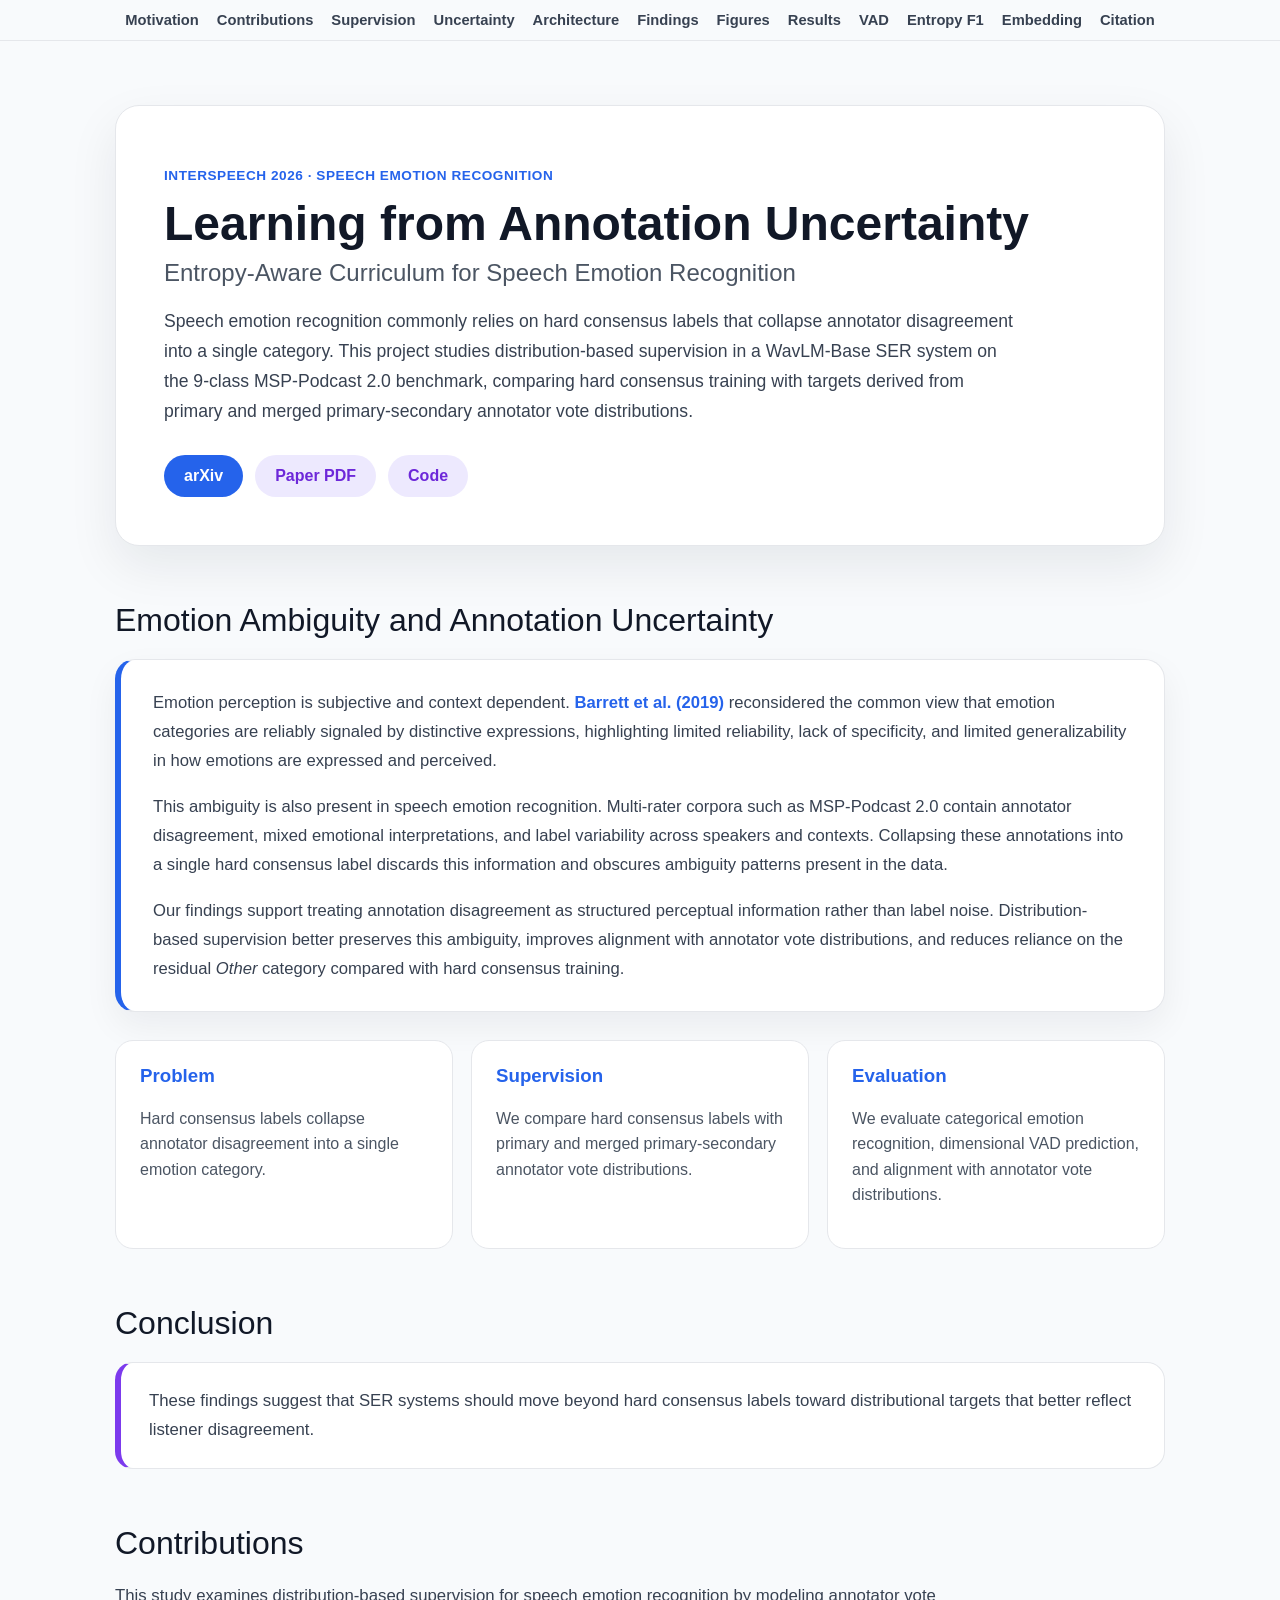
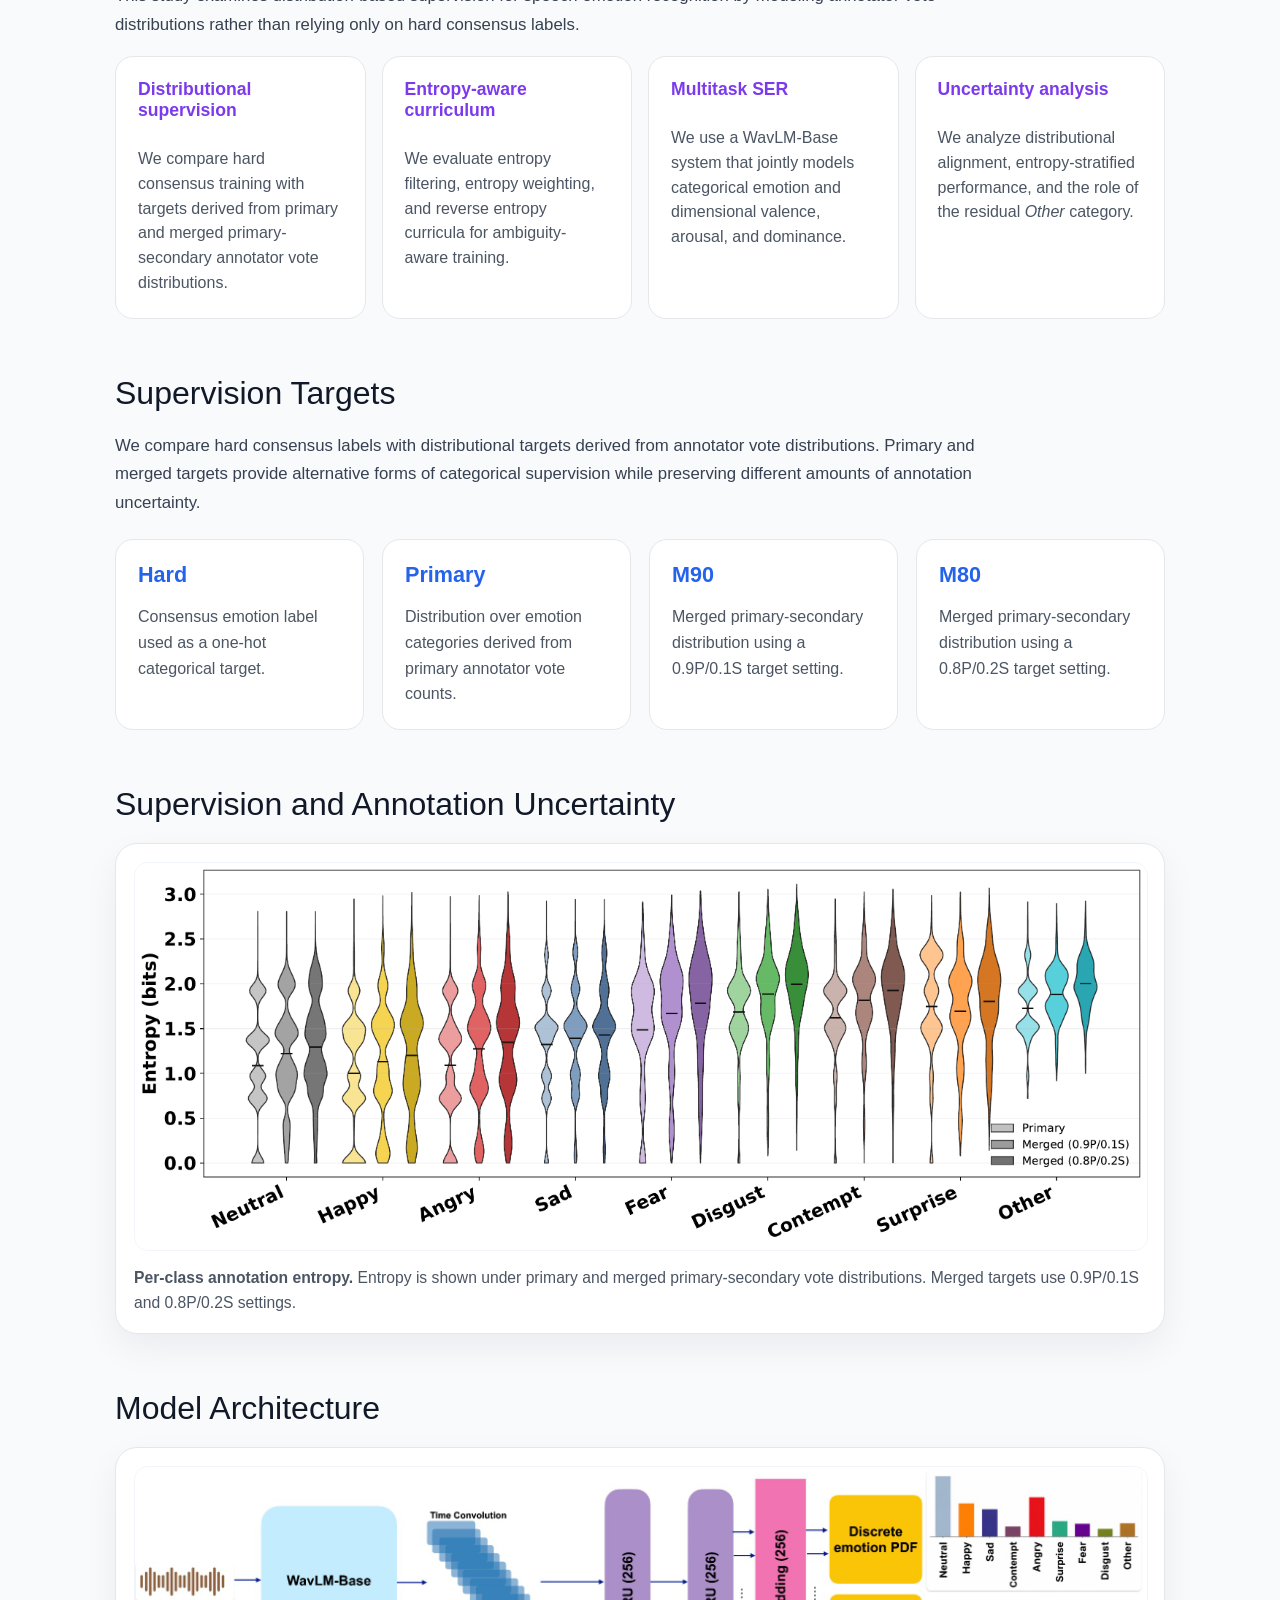
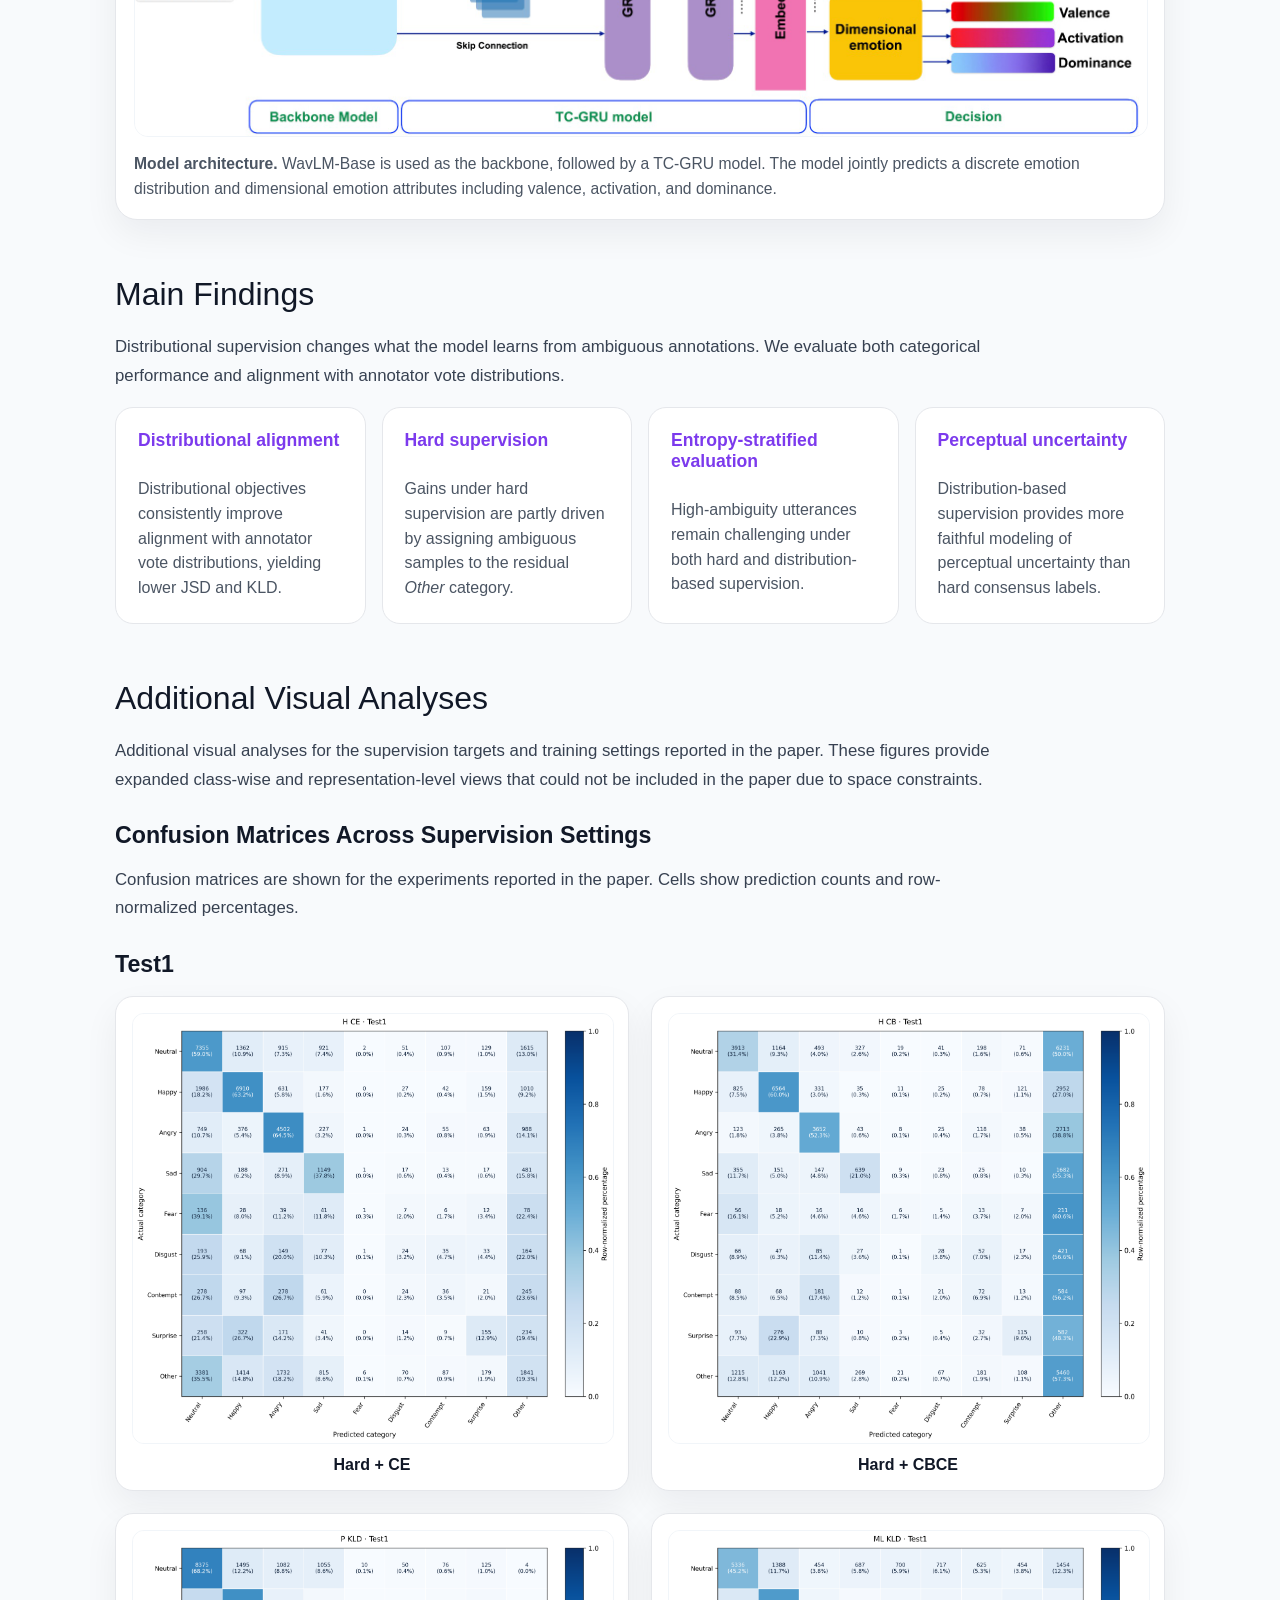
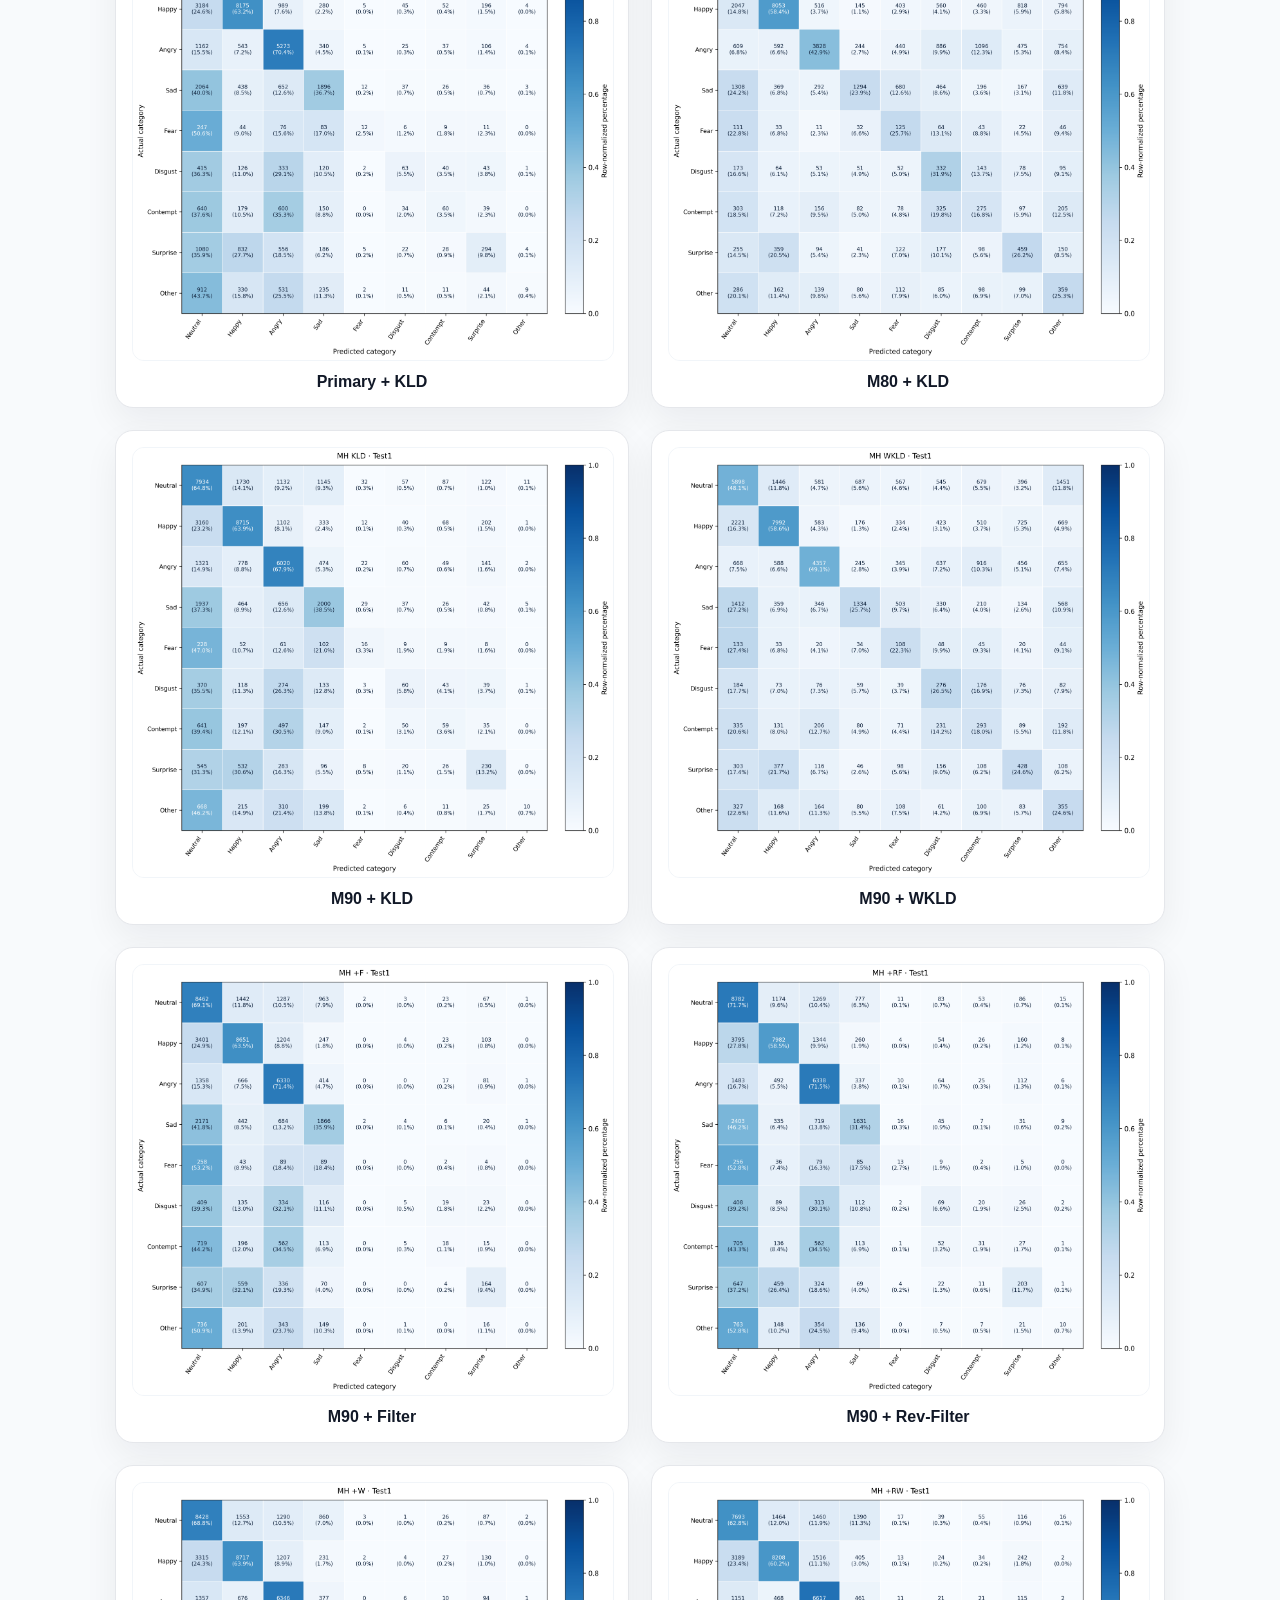
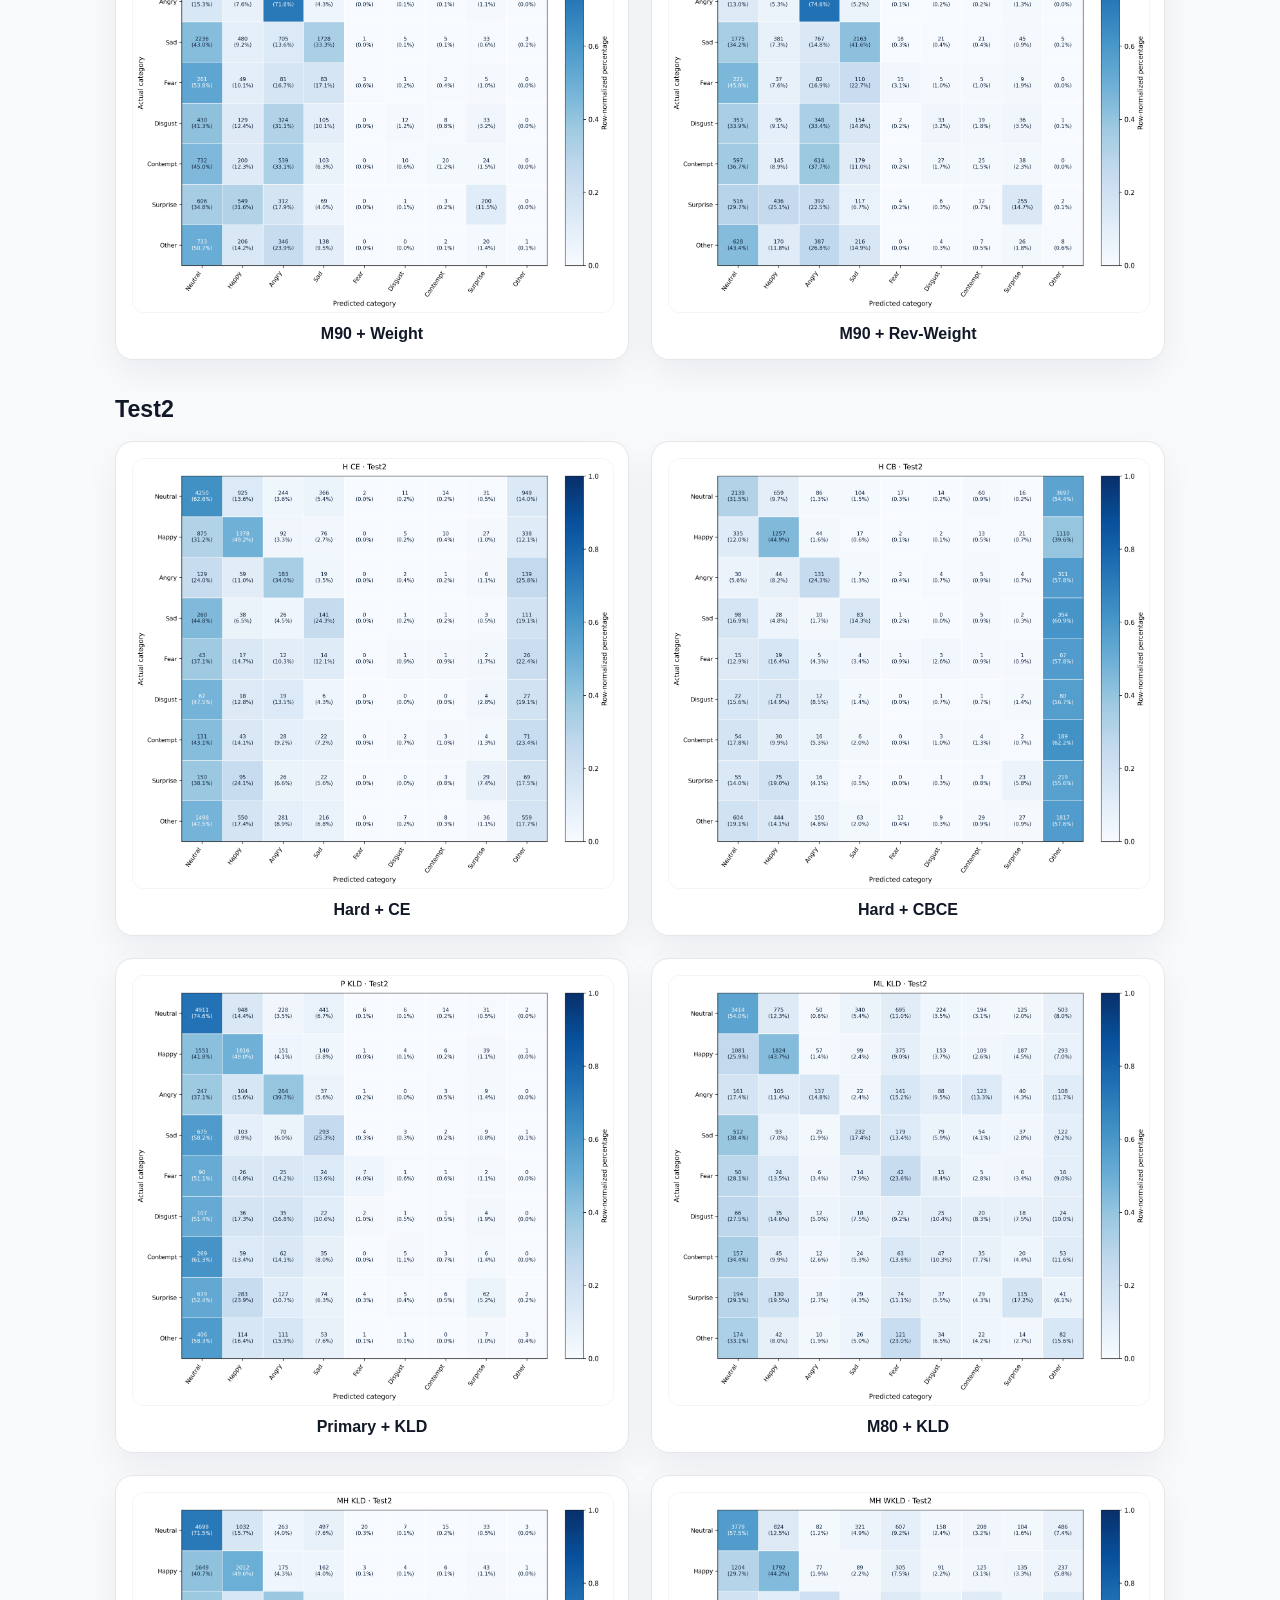
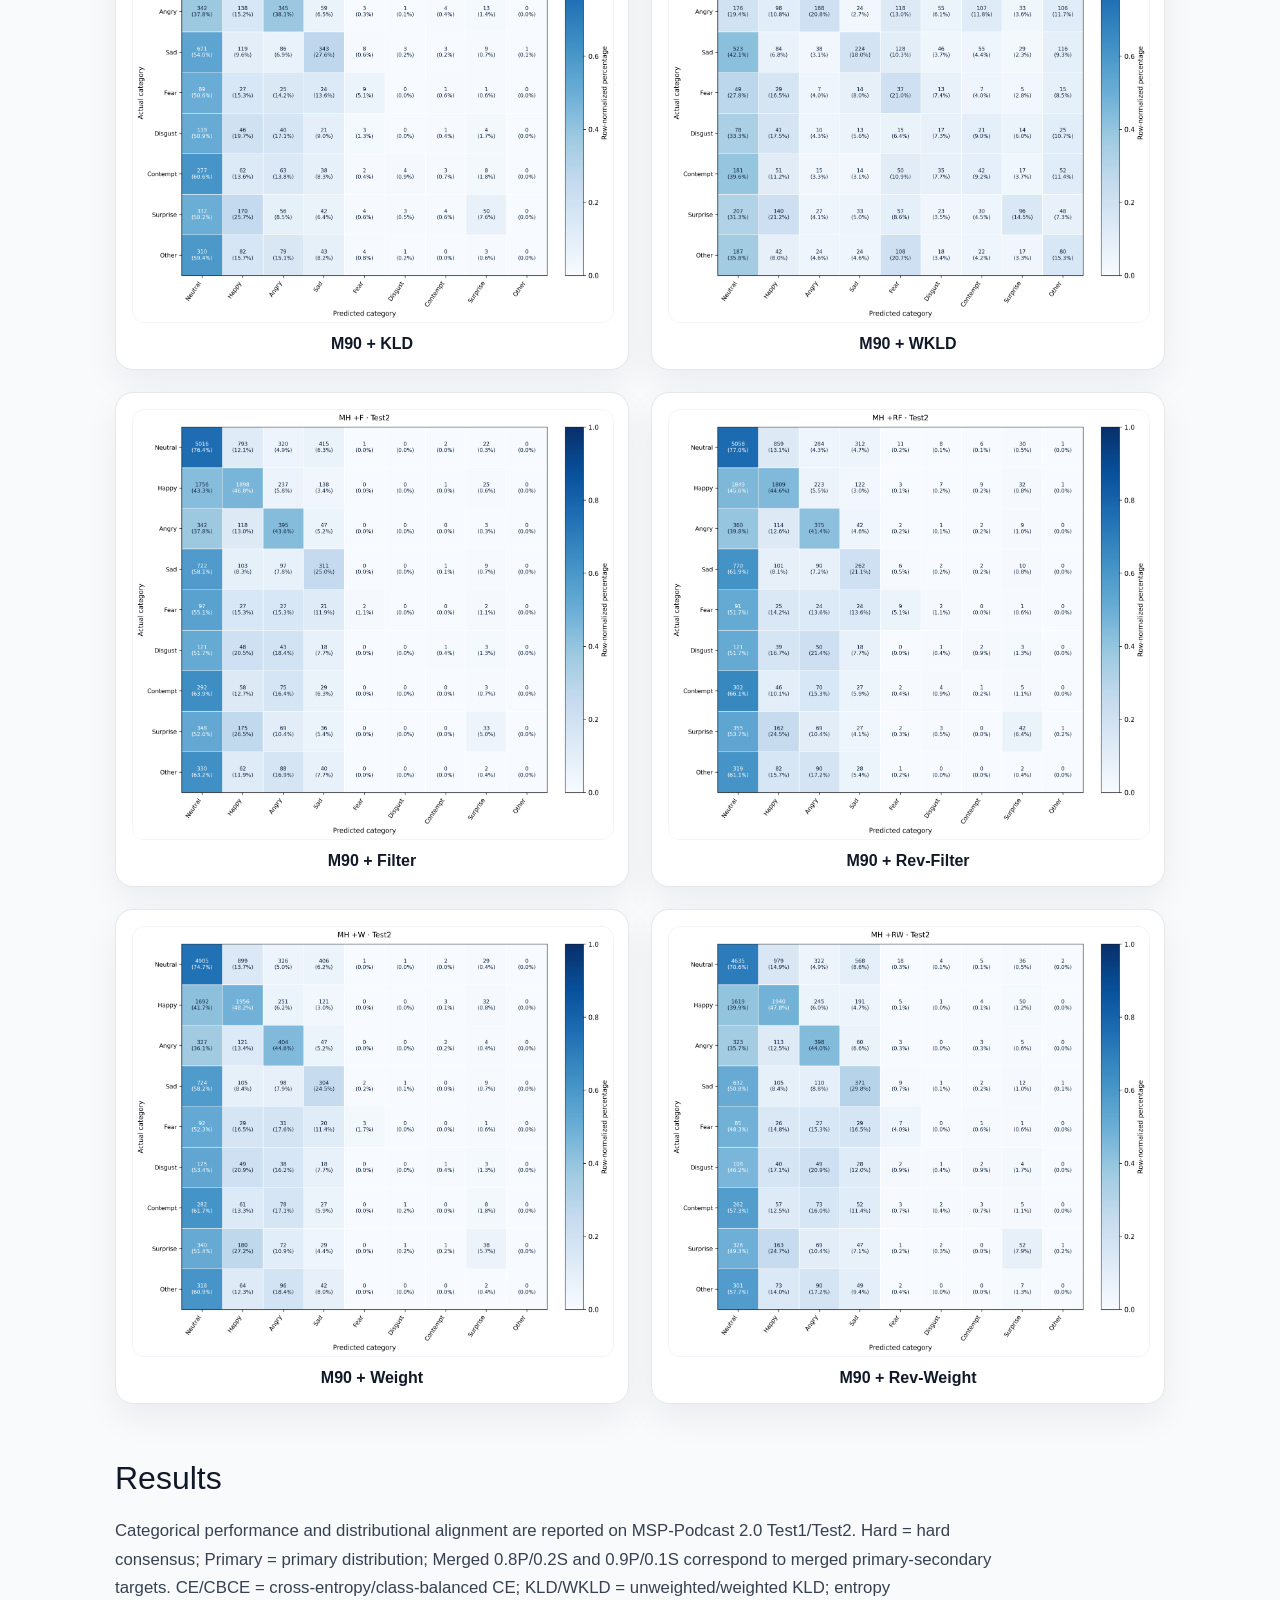
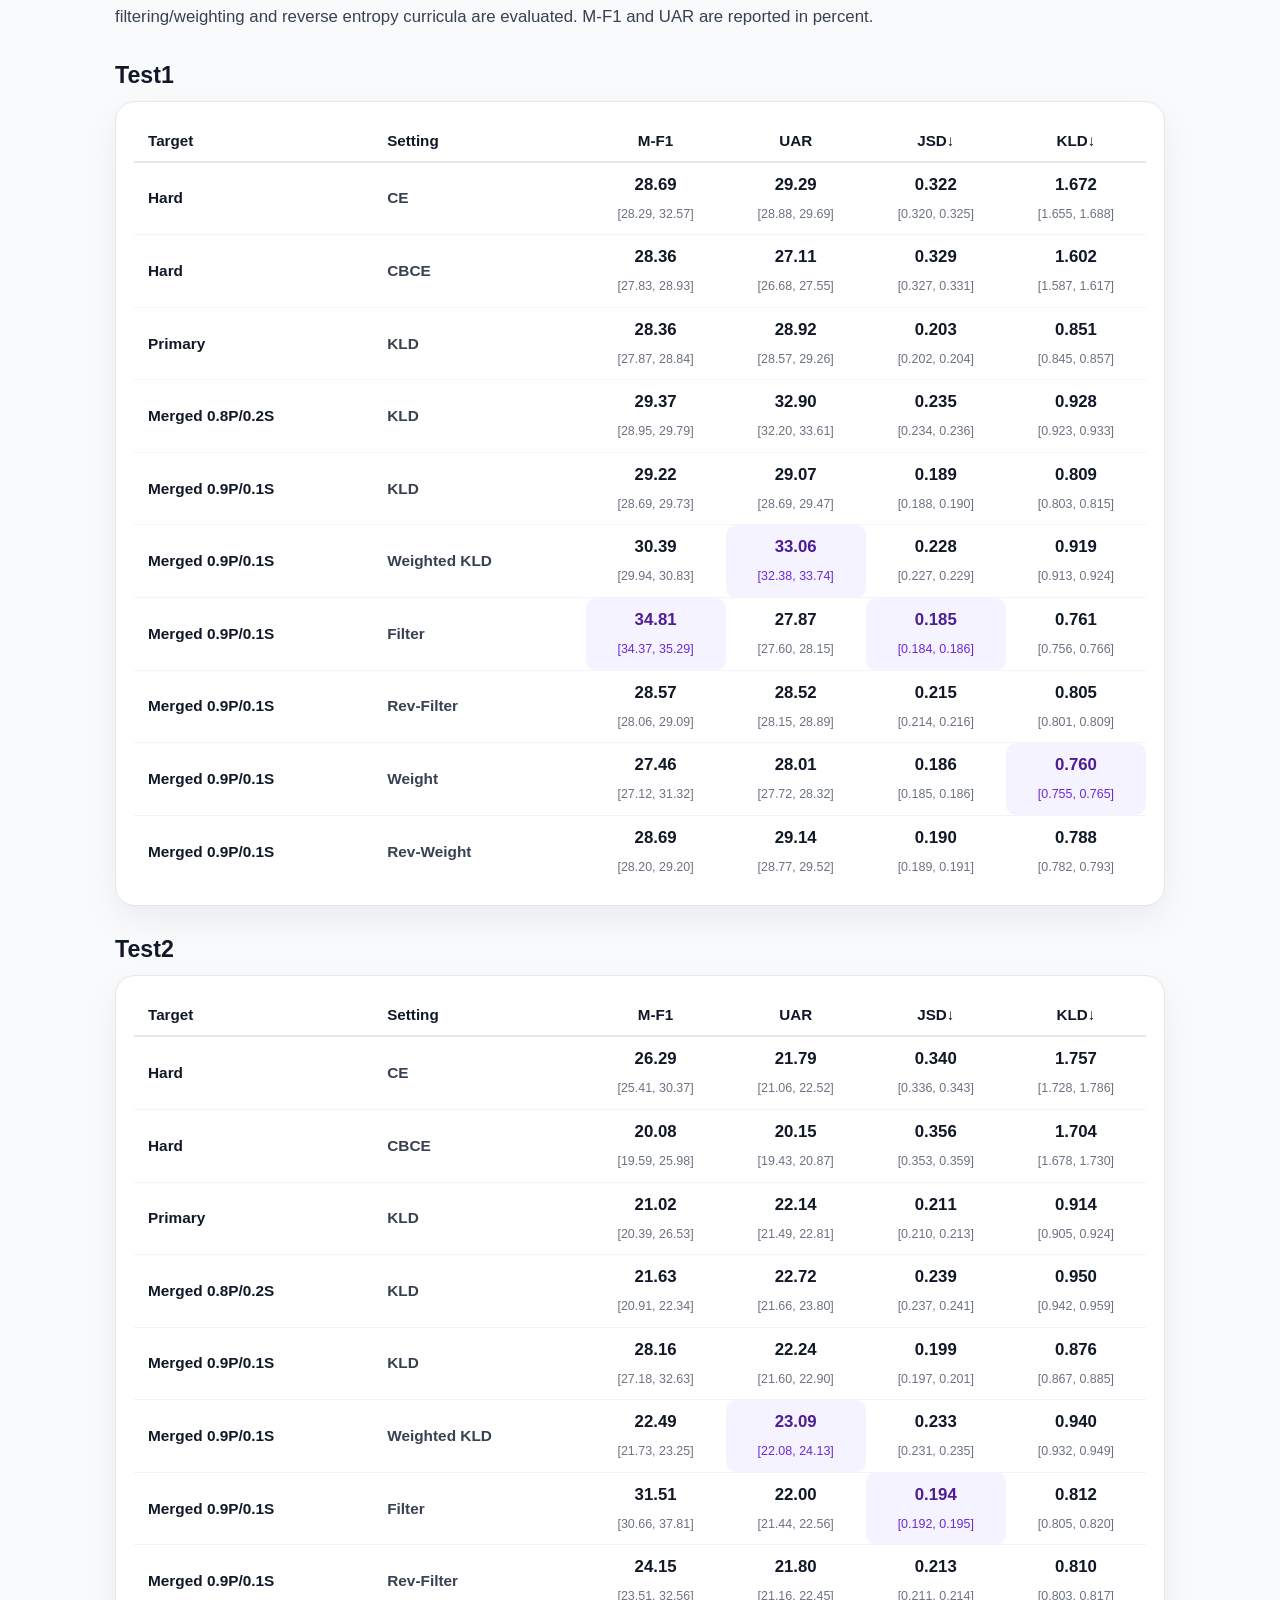
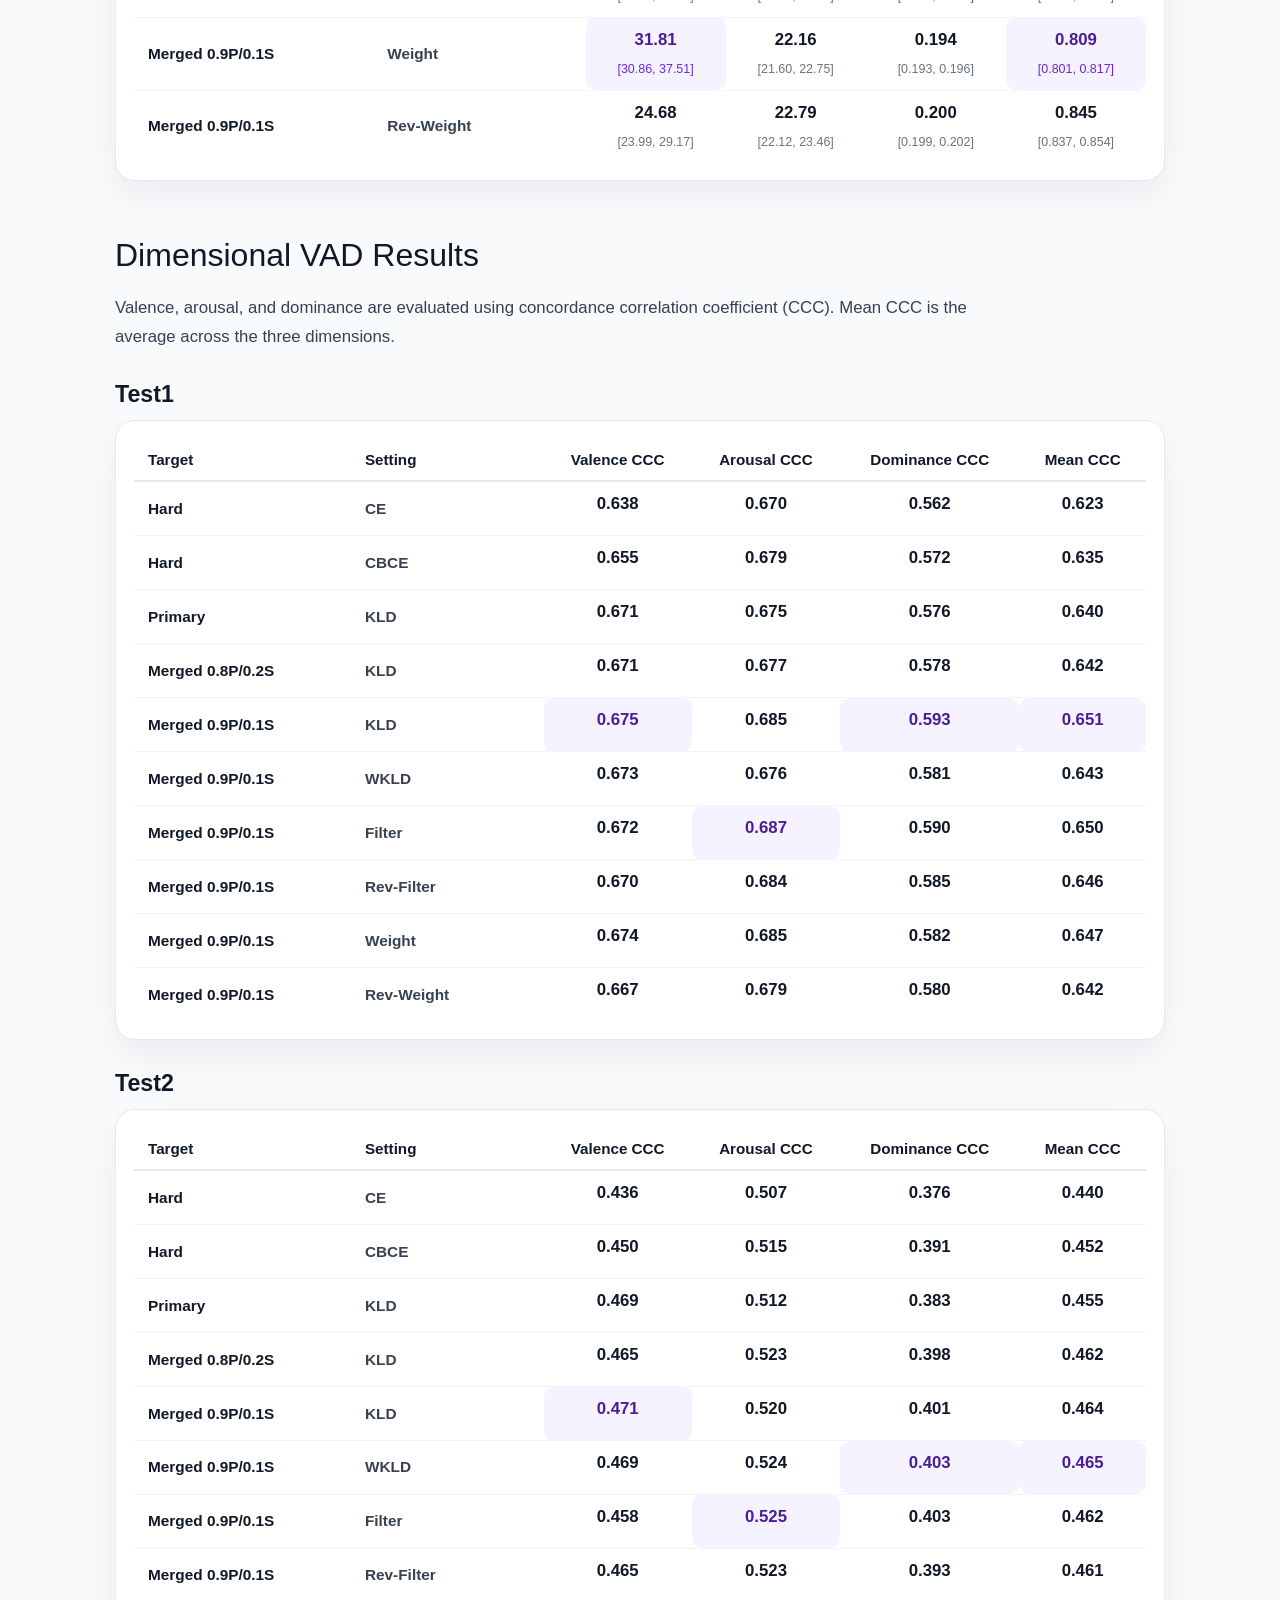
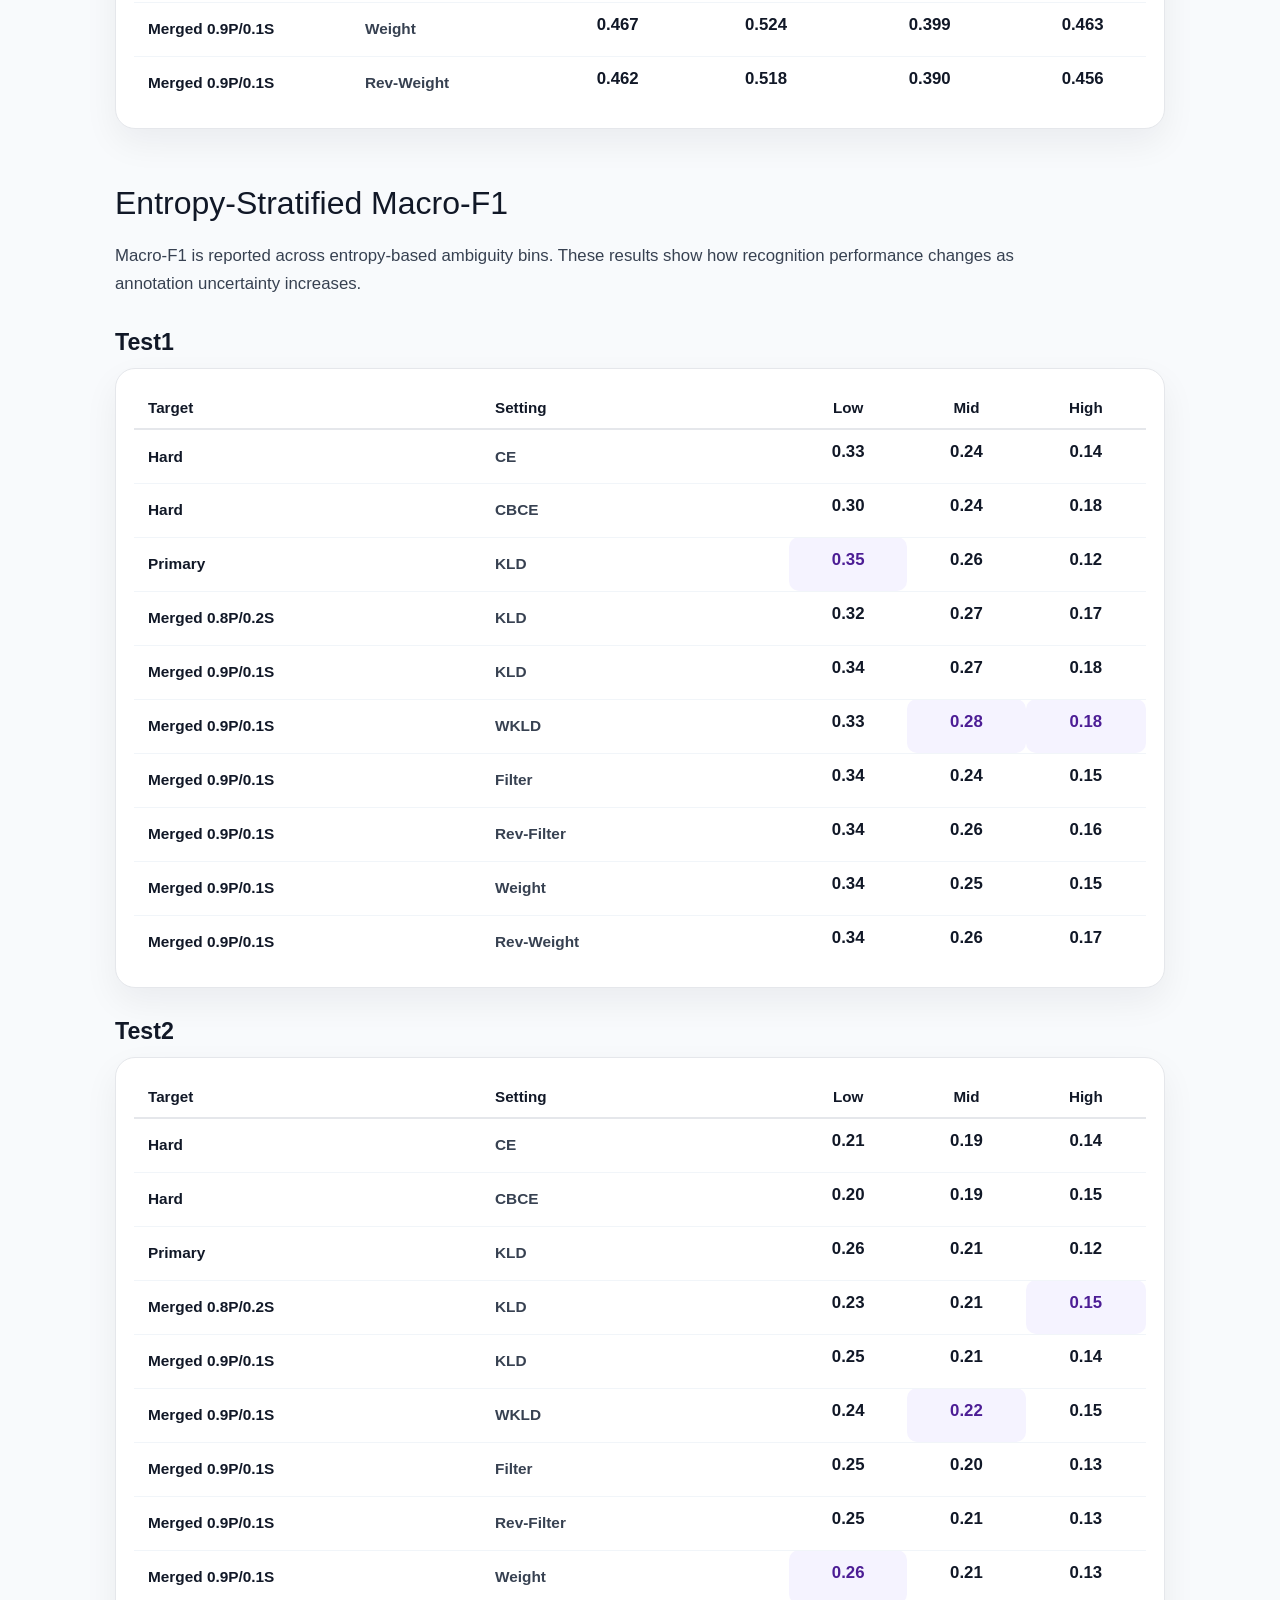
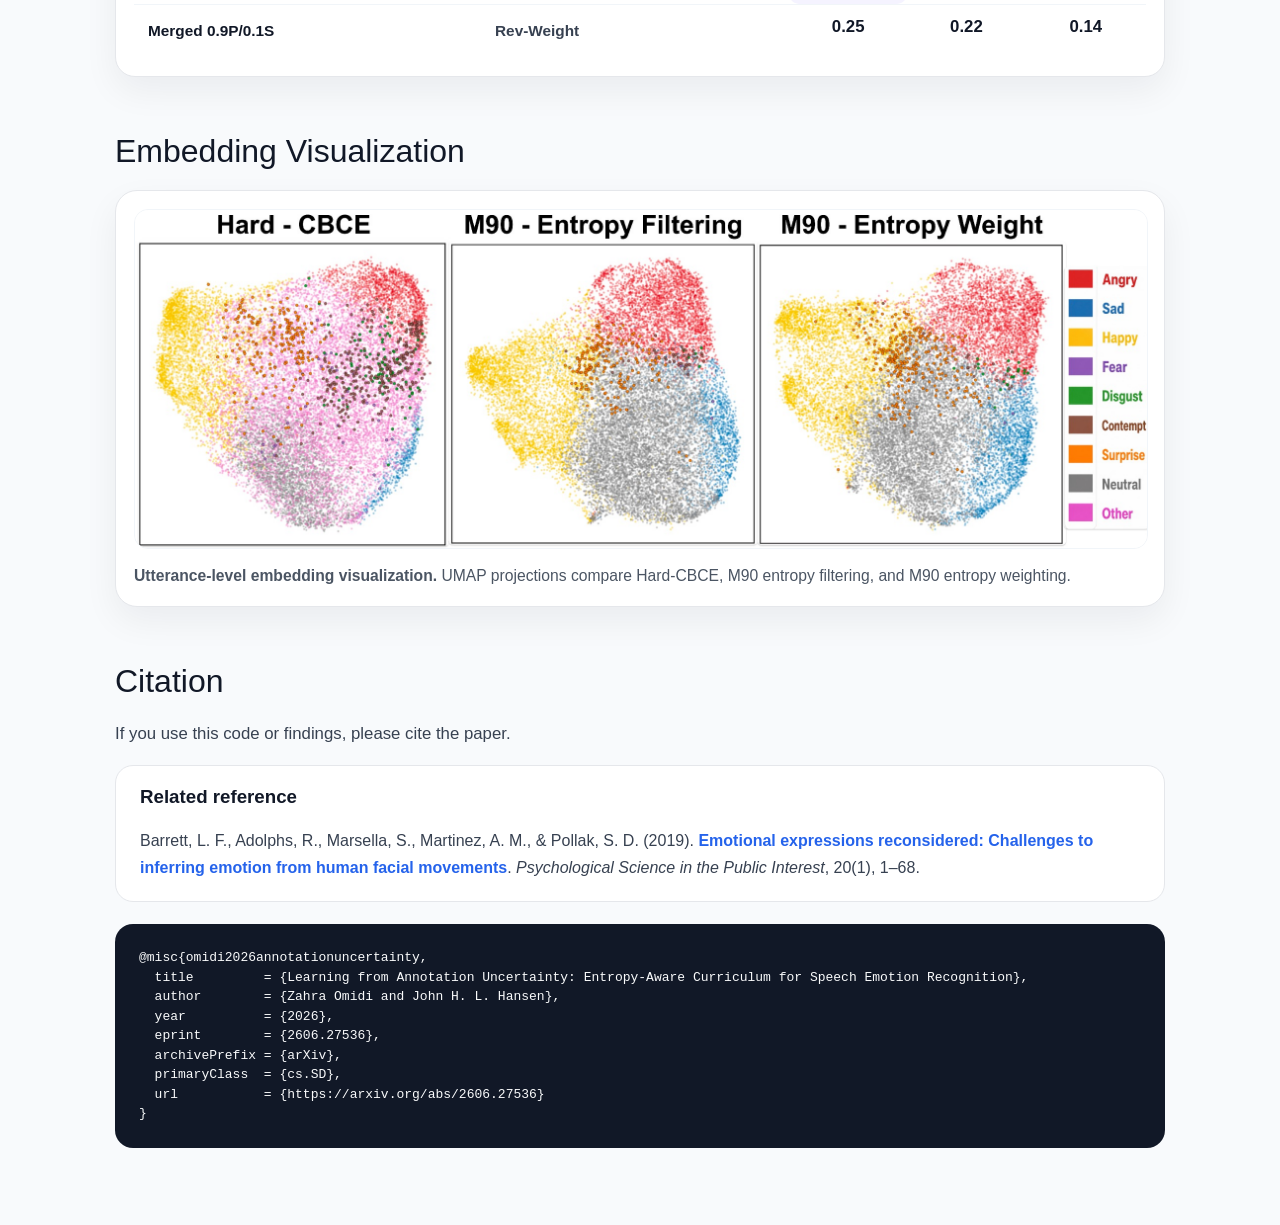
==== commit 417fcfb9: "Add Barrett reference link" ====
--- a/docs/index.html
+++ b/docs/index.html
@@ -48,7 +48,7 @@
       <h2 class="section-title">Emotion Ambiguity and Annotation Uncertainty</h2>
       <div class="context-card">
         <p>
-          Emotion perception is subjective and context dependent. Barrett et al. reconsidered the common view that emotion categories are reliably signaled by distinctive expressions, highlighting limited reliability, lack of specificity, and limited generalizability in how emotions are expressed and perceived.
+          Emotion perception is subjective and context dependent. <a href="https://doi.org/10.1177/1529100619832930">Barrett et al. (2019)</a> reconsidered the common view that emotion categories are reliably signaled by distinctive expressions, highlighting limited reliability, lack of specificity, and limited generalizability in how emotions are expressed and perceived.
         </p>
         <p>
           This ambiguity is also present in speech emotion recognition. Multi-rater corpora such as MSP-Podcast 2.0 contain annotator disagreement, mixed emotional interpretations, and label variability across speakers and contexts. Collapsing these annotations into a single hard consensus label discards this information and obscures ambiguity patterns present in the data.
@@ -923,6 +923,15 @@
       <p class="section-text">
         If you use this code or findings, please cite the paper.
       </p>
+      <div class="related-reference">
+        <h3>Related reference</h3>
+        <p>
+          Barrett, L. F., Adolphs, R., Marsella, S., Martinez, A. M., &amp; Pollak, S. D. (2019).
+          <a href="https://doi.org/10.1177/1529100619832930">Emotional expressions reconsidered: Challenges to inferring emotion from human facial movements</a>.
+          <em>Psychological Science in the Public Interest</em>, 20(1), 1–68.
+        </p>
+      </div>
+
       <pre class="bibtex"><code>@misc{omidi2026annotationuncertainty,
   title         = {Learning from Annotation Uncertainty: Entropy-Aware Curriculum for Speech Emotion Recognition},
   author        = {Zahra Omidi and John H. L. Hansen},
--- a/docs/style.css
+++ b/docs/style.css
@@ -598,3 +598,44 @@
     grid-template-columns: repeat(2, 1fr);
   }
 }
+
+.context-card a,
+.section-text a {
+  color: #2563eb;
+  font-weight: 700;
+  text-decoration: none;
+}
+
+.context-card a:hover,
+.section-text a:hover {
+  text-decoration: underline;
+}
+
+.related-reference {
+  background: #ffffff;
+  border: 1px solid #e5e7eb;
+  border-radius: 18px;
+  padding: 20px 24px;
+  margin-bottom: 22px;
+}
+
+.related-reference h3 {
+  margin-top: 0;
+  color: #111827;
+}
+
+.related-reference p {
+  color: #374151;
+  line-height: 1.7;
+  margin-bottom: 0;
+}
+
+.related-reference a {
+  color: #2563eb;
+  font-weight: 700;
+  text-decoration: none;
+}
+
+.related-reference a:hover {
+  text-decoration: underline;
+}
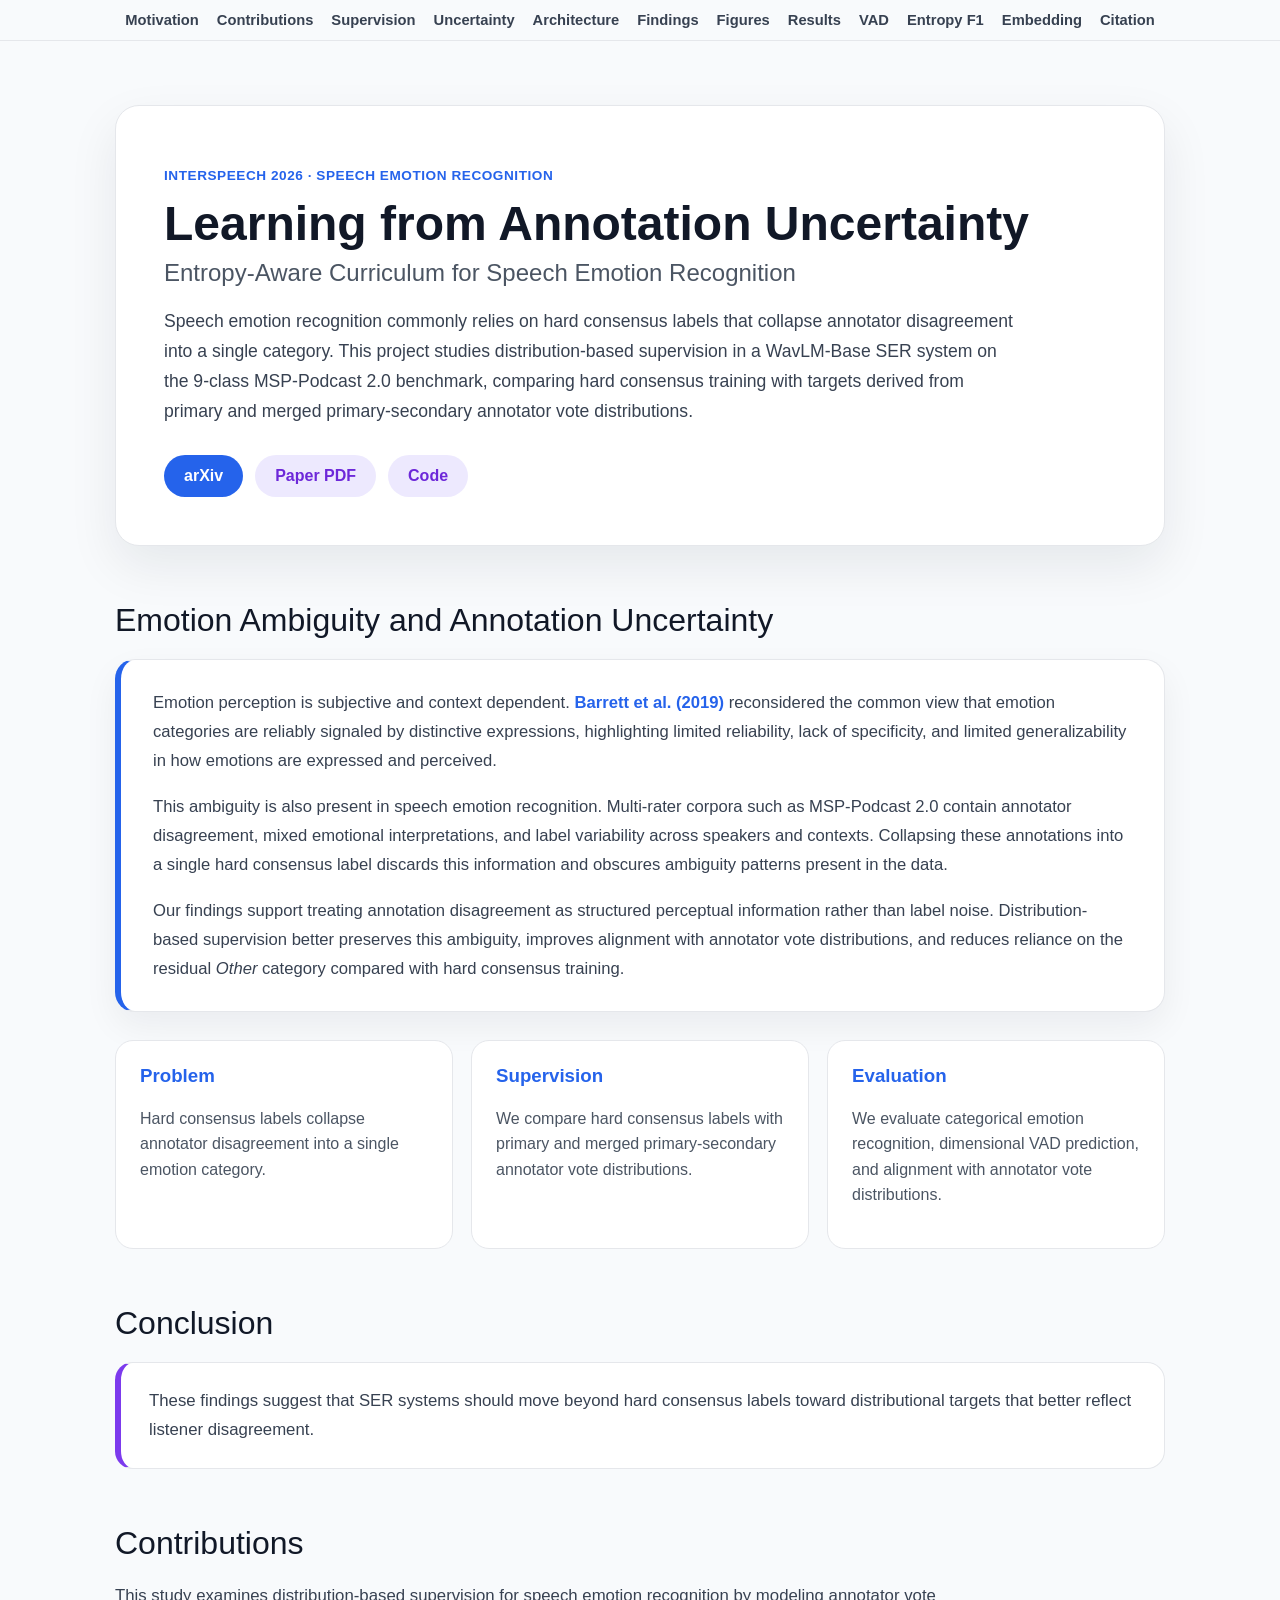
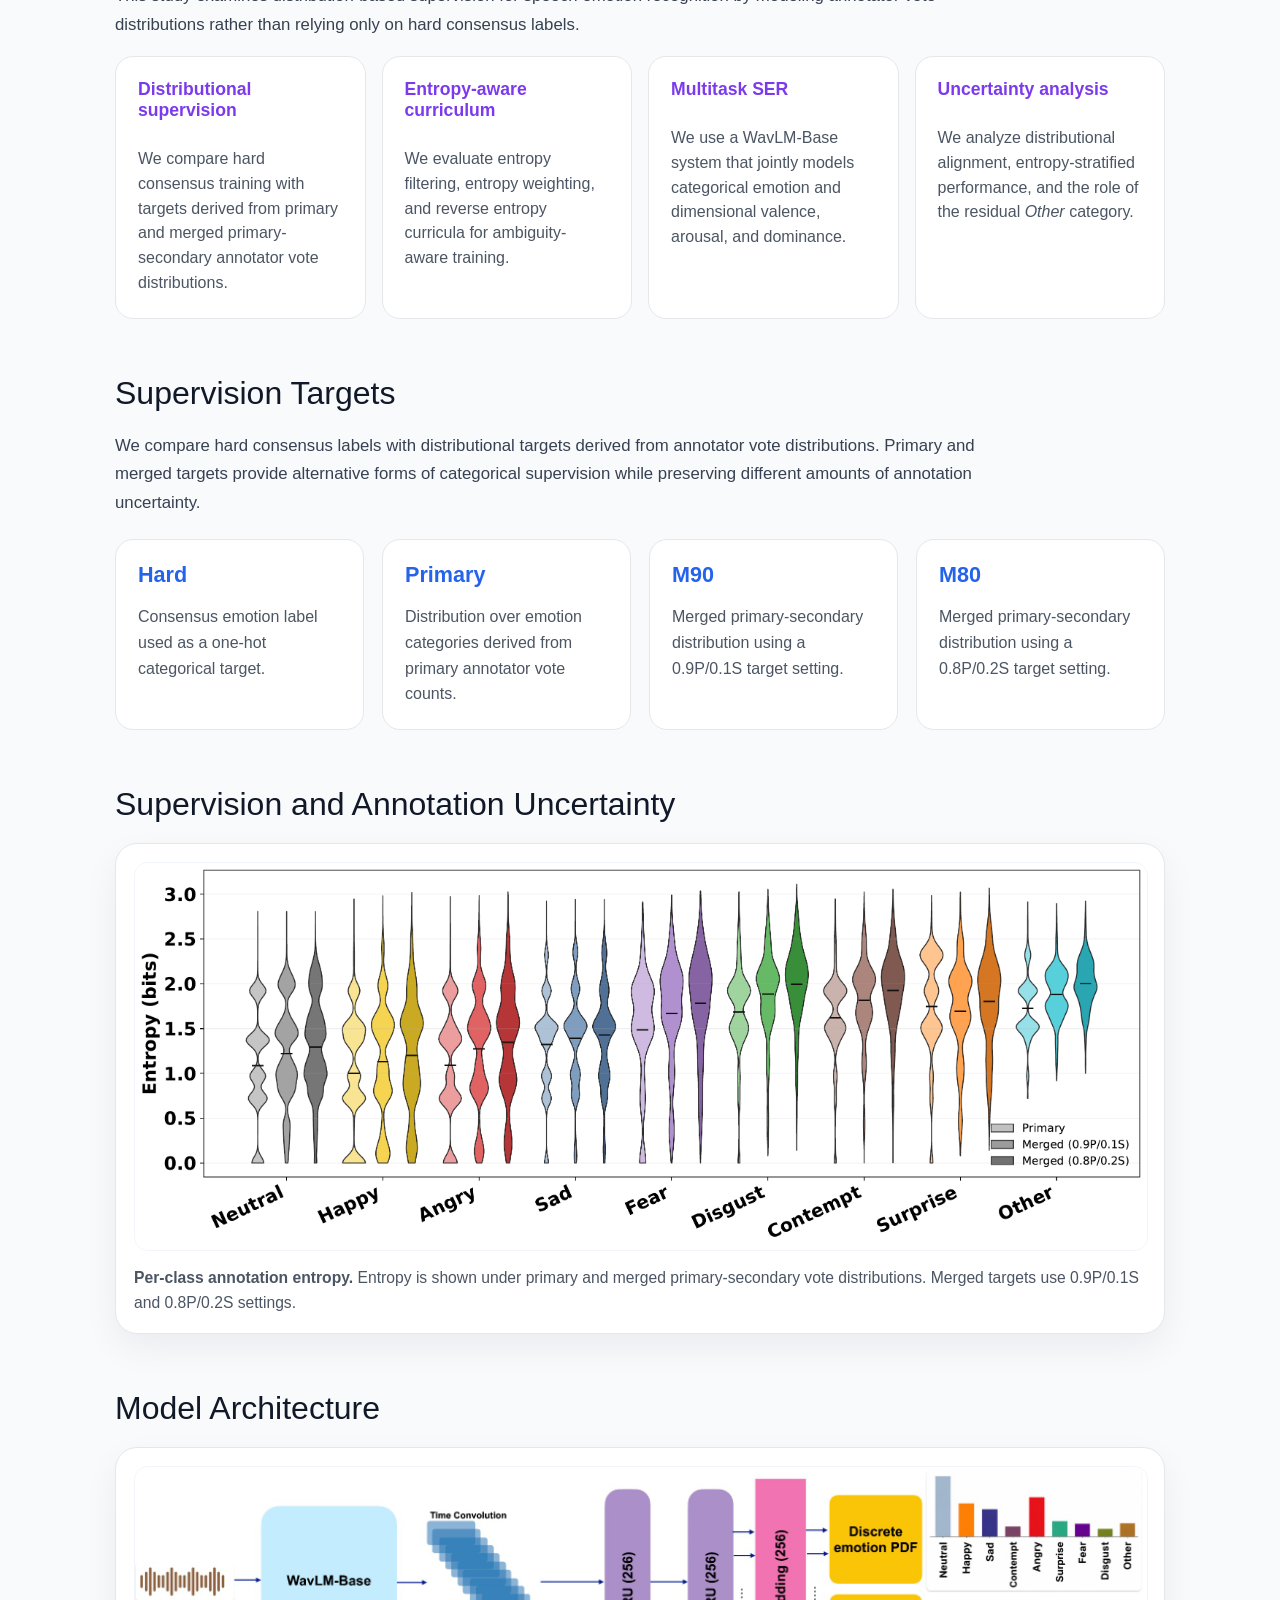
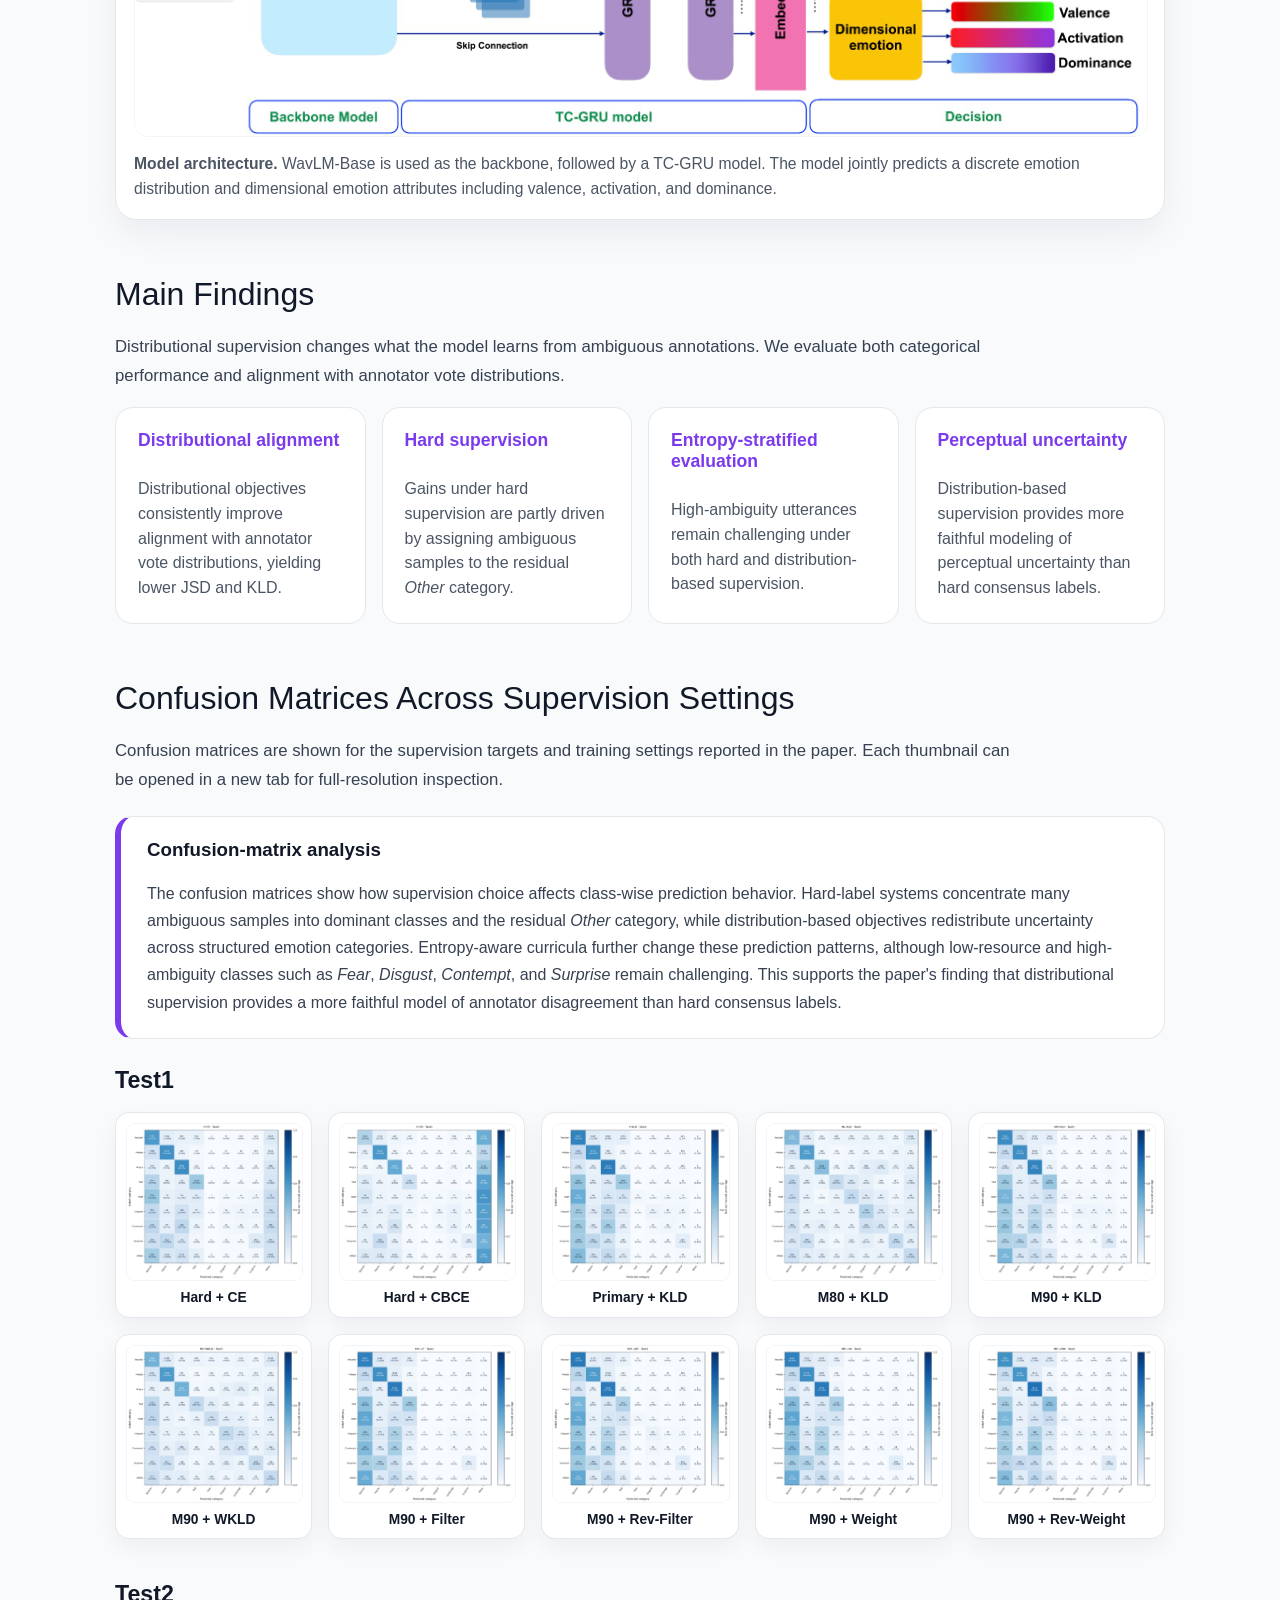
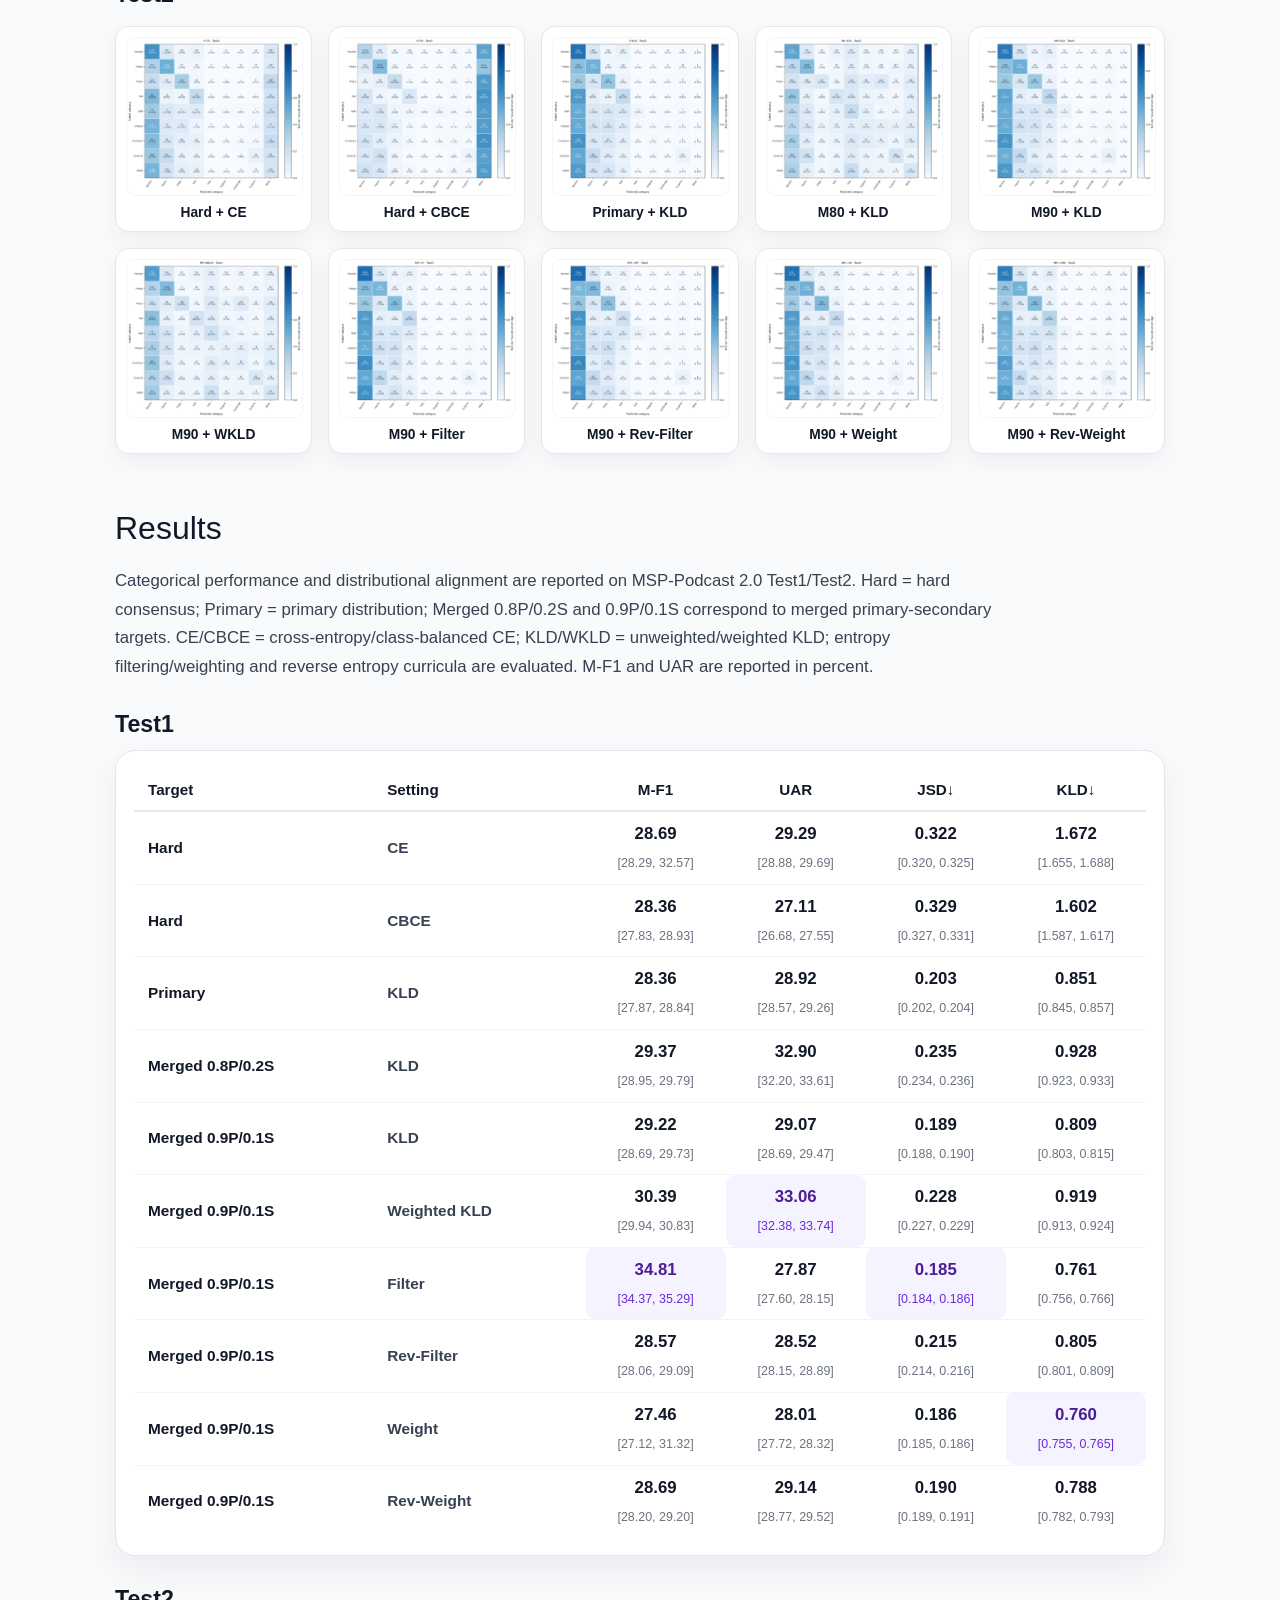
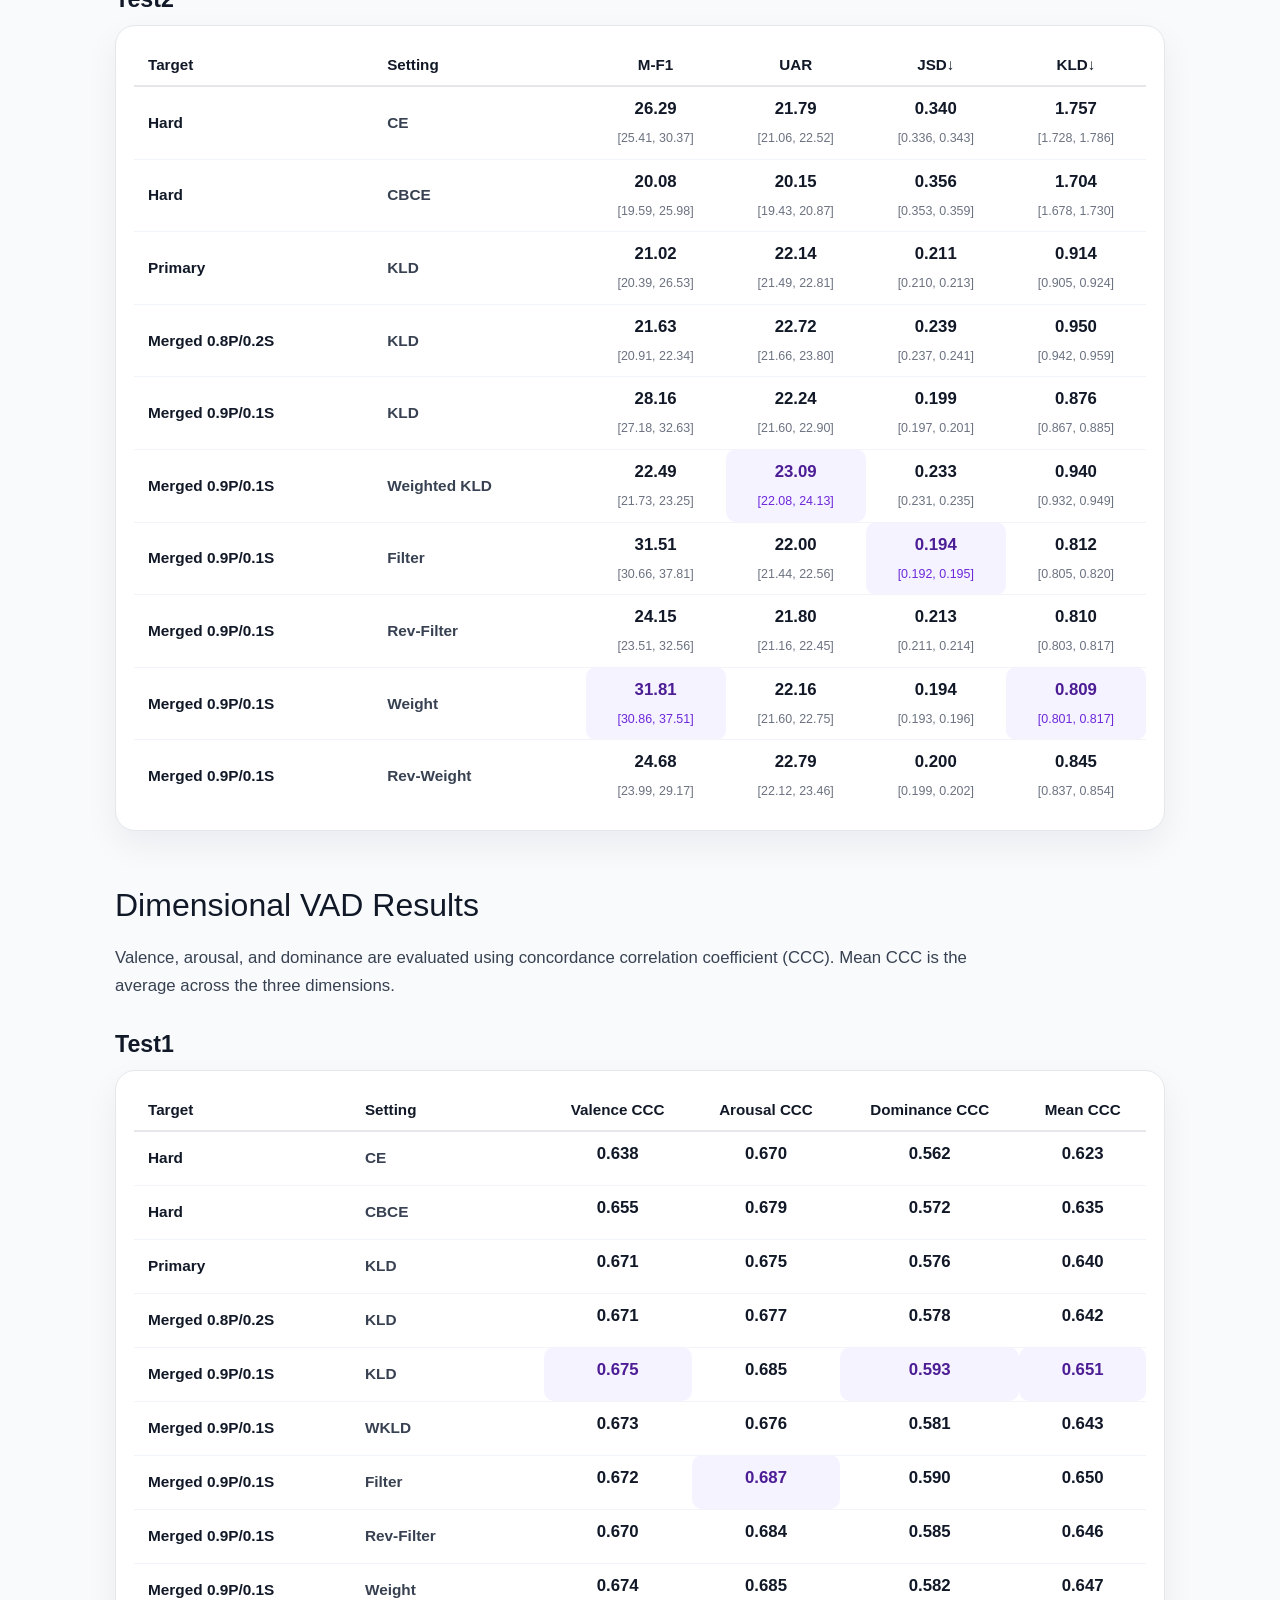
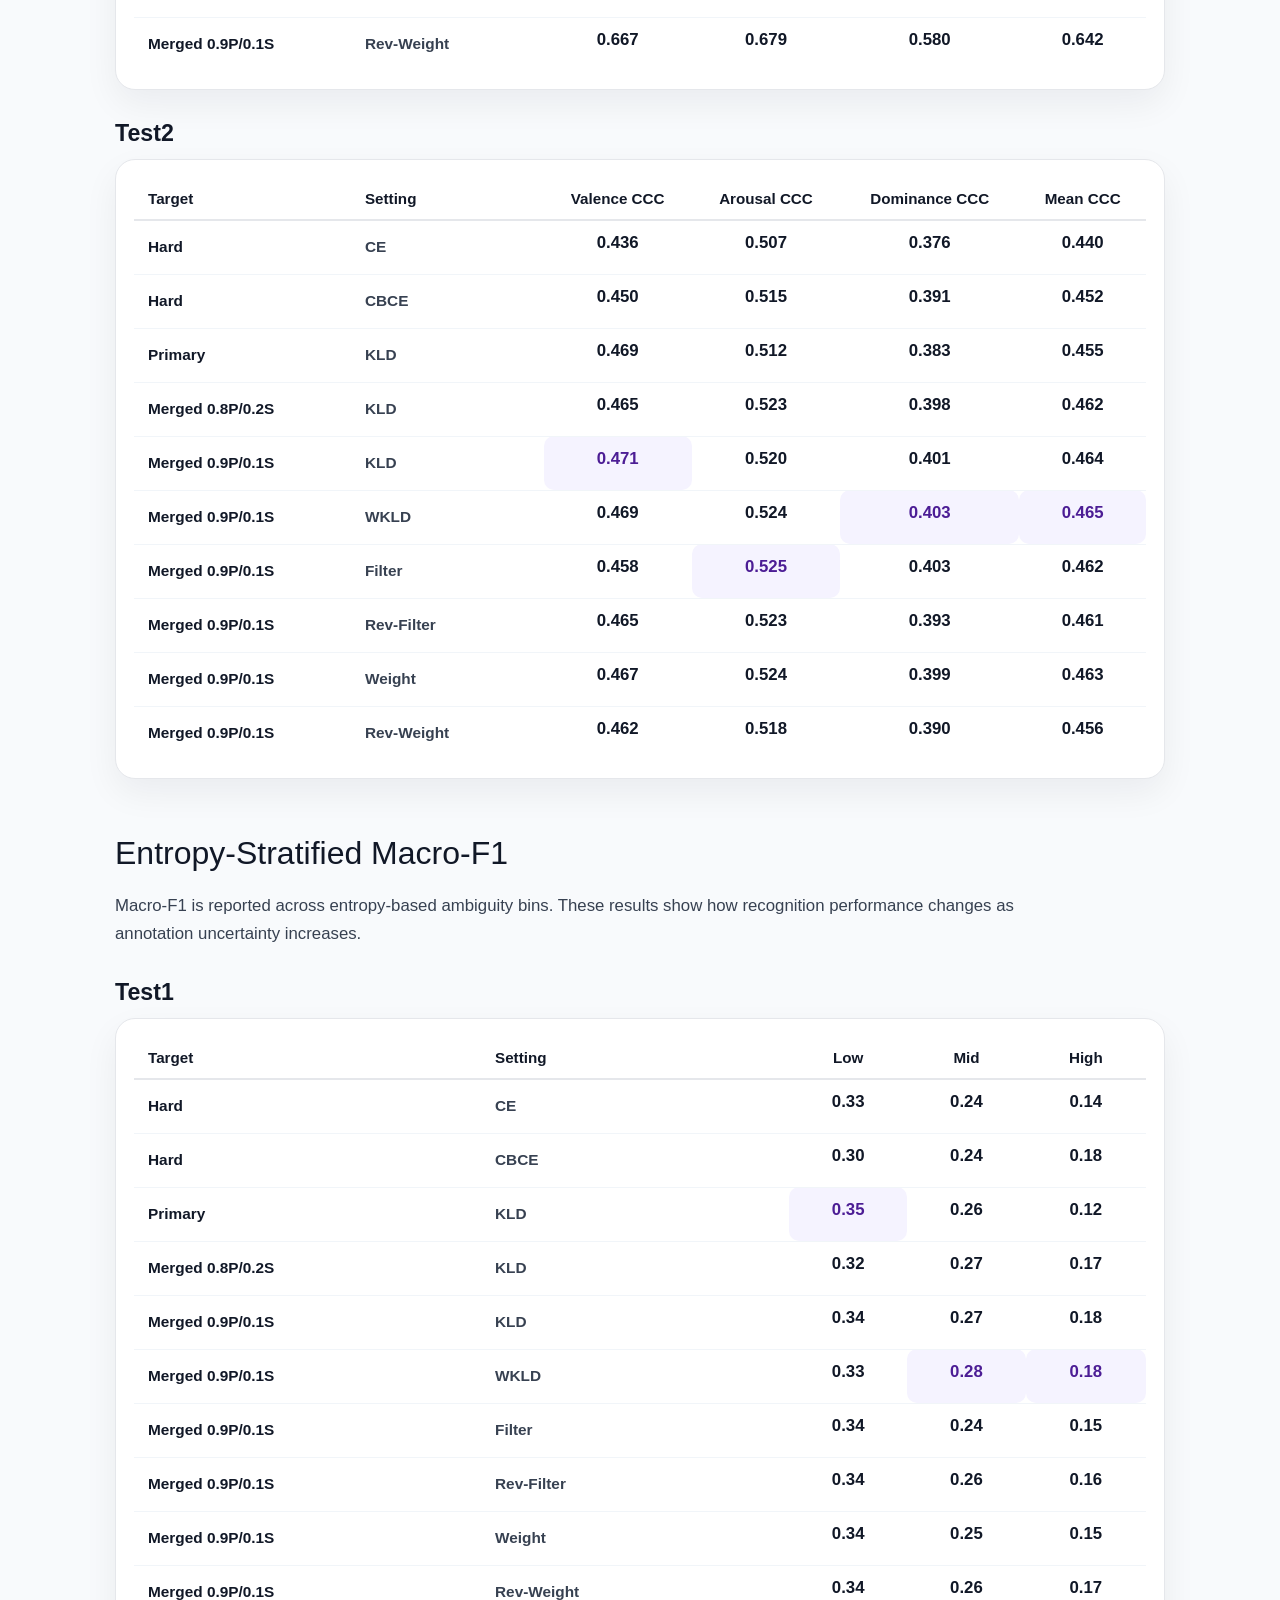
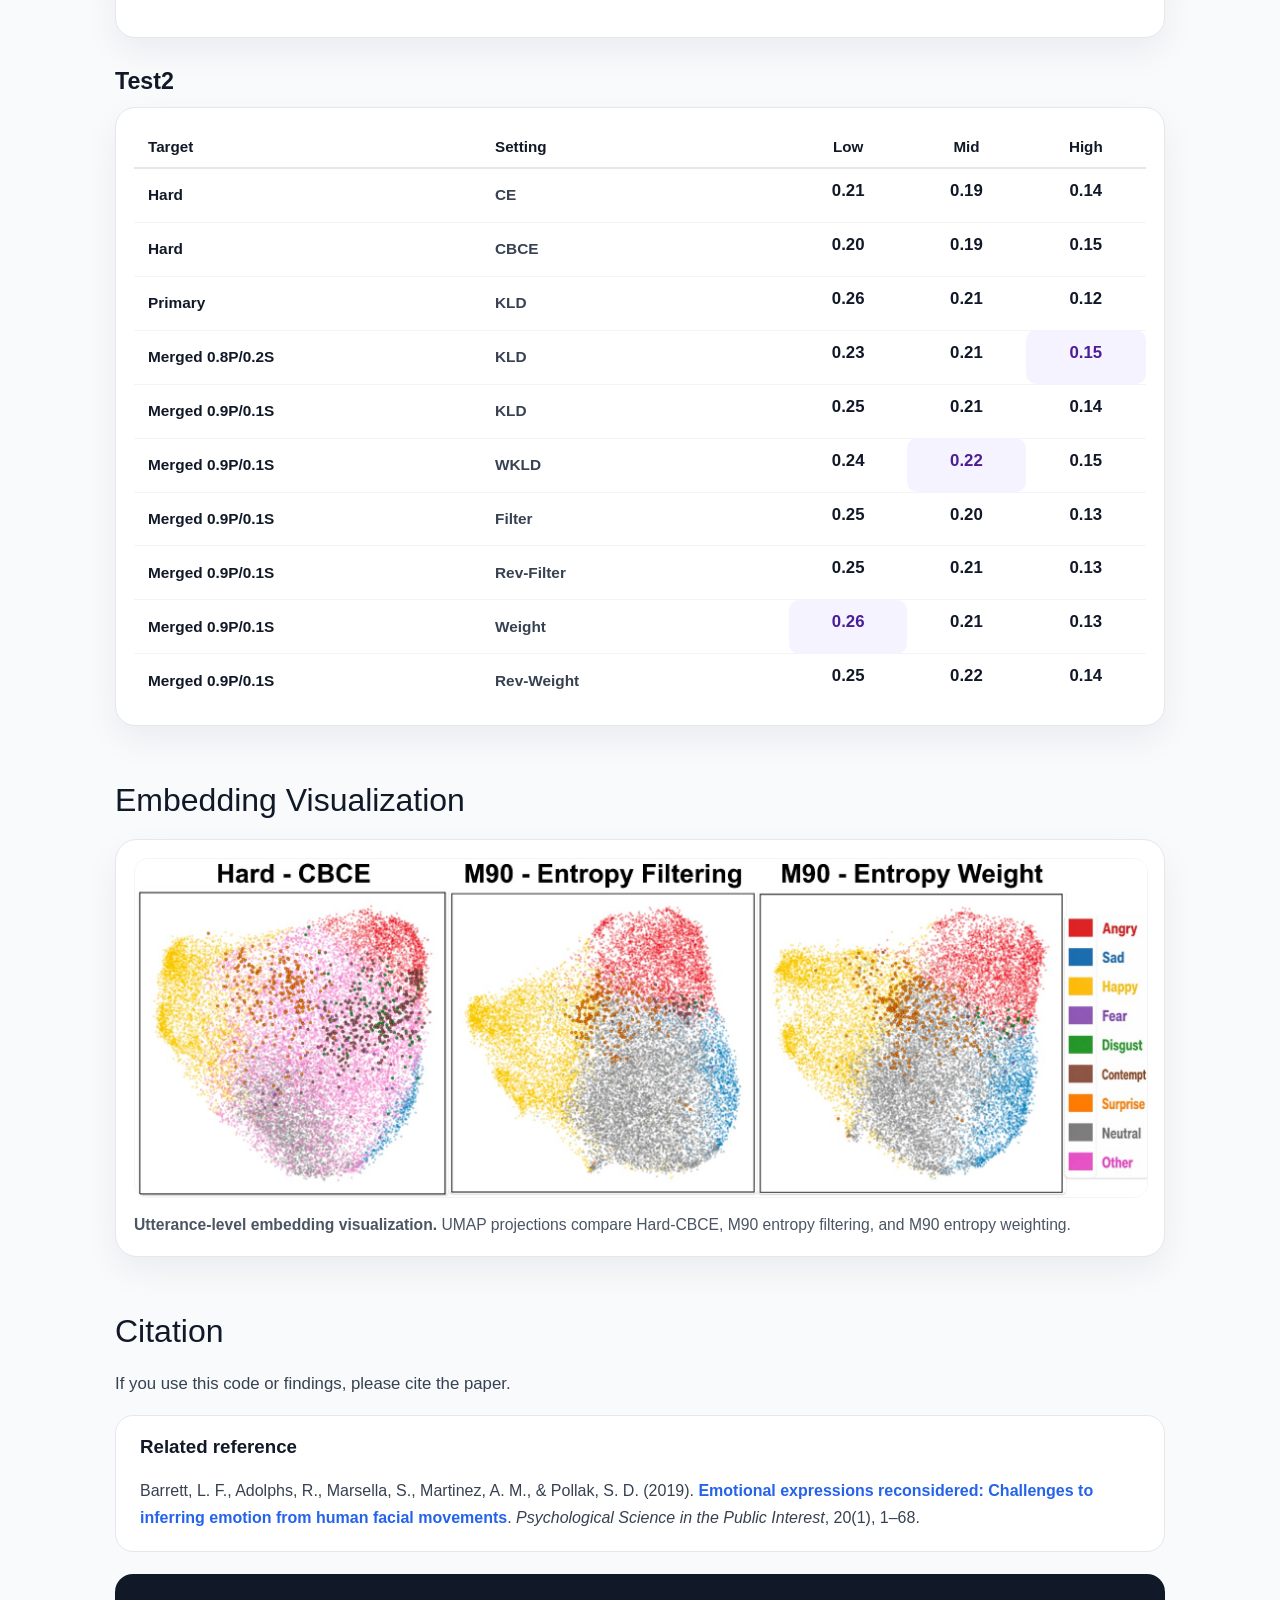
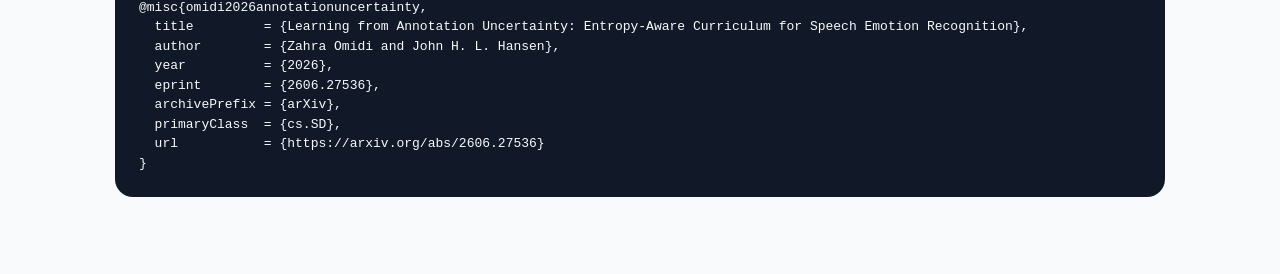
==== commit 2a221c04: "Add confusion matrix visual analysis" ====
--- a/docs/index.html
+++ b/docs/index.html
@@ -191,102 +191,147 @@
       </div>
     </section>
 
+
 <section class="section" id="confusion-matrices">
-      <h2 class="section-title">Additional Visual Analyses</h2>
+      <h2 class="section-title">Confusion Matrices Across Supervision Settings</h2>
       <p class="section-text">
-        Additional visual analyses for the supervision targets and training settings reported in the paper. These figures provide expanded class-wise and representation-level views that could not be included in the paper due to space constraints.
+        Confusion matrices are shown for the supervision targets and training settings reported in the paper. Each thumbnail can be opened in a new tab for full-resolution inspection.
       </p>
 
-      <h3 class="subsection-title">Confusion Matrices Across Supervision Settings</h3>
-      <p class="section-text">
-        Confusion matrices are shown for the experiments reported in the paper. Cells show prediction counts and row-normalized percentages.
-      </p>
+      <div class="analysis-card">
+        <h3>Confusion-matrix analysis</h3>
+        <p>
+          The confusion matrices show how supervision choice affects class-wise prediction behavior. Hard-label systems concentrate many ambiguous samples into dominant classes and the residual <em>Other</em> category, while distribution-based objectives redistribute uncertainty across structured emotion categories. Entropy-aware curricula further change these prediction patterns, although low-resource and high-ambiguity classes such as <em>Fear</em>, <em>Disgust</em>, <em>Contempt</em>, and <em>Surprise</em> remain challenging. This supports the paper's finding that distributional supervision provides a more faithful model of annotator disagreement than hard consensus labels.
+        </p>
+      </div>
+
+
 
       <h3 class="subsection-title">Test1</h3>
-      <div class="cm-grid">
-        <figure class="cm-card">
-          <img src="assets/confusion_matrices/test1/test1_h_ce_confusion.png" alt="Hard + CE confusion matrix on Test1">
+      <div class="cm-thumb-grid">
+        <figure class="cm-thumb-card">
+          <a href="assets/confusion_matrices/test1/test1_h_ce_confusion.png">
+            <img src="assets/confusion_matrices/test1/test1_h_ce_confusion.png" alt="Hard + CE confusion matrix on Test1">
+          </a>
           <figcaption>Hard + CE</figcaption>
         </figure>
-        <figure class="cm-card">
-          <img src="assets/confusion_matrices/test1/test1_h_cb_confusion.png" alt="Hard + CBCE confusion matrix on Test1">
+        <figure class="cm-thumb-card">
+          <a href="assets/confusion_matrices/test1/test1_h_cb_confusion.png">
+            <img src="assets/confusion_matrices/test1/test1_h_cb_confusion.png" alt="Hard + CBCE confusion matrix on Test1">
+          </a>
           <figcaption>Hard + CBCE</figcaption>
         </figure>
-        <figure class="cm-card">
-          <img src="assets/confusion_matrices/test1/test1_p_kld_confusion.png" alt="Primary + KLD confusion matrix on Test1">
+        <figure class="cm-thumb-card">
+          <a href="assets/confusion_matrices/test1/test1_p_kld_confusion.png">
+            <img src="assets/confusion_matrices/test1/test1_p_kld_confusion.png" alt="Primary + KLD confusion matrix on Test1">
+          </a>
           <figcaption>Primary + KLD</figcaption>
         </figure>
-        <figure class="cm-card">
-          <img src="assets/confusion_matrices/test1/test1_ml_kld_confusion.png" alt="M80 + KLD confusion matrix on Test1">
+        <figure class="cm-thumb-card">
+          <a href="assets/confusion_matrices/test1/test1_ml_kld_confusion.png">
+            <img src="assets/confusion_matrices/test1/test1_ml_kld_confusion.png" alt="M80 + KLD confusion matrix on Test1">
+          </a>
           <figcaption>M80 + KLD</figcaption>
         </figure>
-        <figure class="cm-card">
-          <img src="assets/confusion_matrices/test1/test1_mh_kld_confusion.png" alt="M90 + KLD confusion matrix on Test1">
+        <figure class="cm-thumb-card">
+          <a href="assets/confusion_matrices/test1/test1_mh_kld_confusion.png">
+            <img src="assets/confusion_matrices/test1/test1_mh_kld_confusion.png" alt="M90 + KLD confusion matrix on Test1">
+          </a>
           <figcaption>M90 + KLD</figcaption>
         </figure>
-        <figure class="cm-card">
-          <img src="assets/confusion_matrices/test1/test1_mh_wkld_confusion.png" alt="M90 + WKLD confusion matrix on Test1">
+        <figure class="cm-thumb-card">
+          <a href="assets/confusion_matrices/test1/test1_mh_wkld_confusion.png">
+            <img src="assets/confusion_matrices/test1/test1_mh_wkld_confusion.png" alt="M90 + WKLD confusion matrix on Test1">
+          </a>
           <figcaption>M90 + WKLD</figcaption>
         </figure>
-        <figure class="cm-card">
-          <img src="assets/confusion_matrices/test1/test1_mh_f_confusion.png" alt="M90 + Filter confusion matrix on Test1">
+        <figure class="cm-thumb-card">
+          <a href="assets/confusion_matrices/test1/test1_mh_f_confusion.png">
+            <img src="assets/confusion_matrices/test1/test1_mh_f_confusion.png" alt="M90 + Filter confusion matrix on Test1">
+          </a>
           <figcaption>M90 + Filter</figcaption>
         </figure>
-        <figure class="cm-card">
-          <img src="assets/confusion_matrices/test1/test1_mh_rf_confusion.png" alt="M90 + Rev-Filter confusion matrix on Test1">
+        <figure class="cm-thumb-card">
+          <a href="assets/confusion_matrices/test1/test1_mh_rf_confusion.png">
+            <img src="assets/confusion_matrices/test1/test1_mh_rf_confusion.png" alt="M90 + Rev-Filter confusion matrix on Test1">
+          </a>
           <figcaption>M90 + Rev-Filter</figcaption>
         </figure>
-        <figure class="cm-card">
-          <img src="assets/confusion_matrices/test1/test1_mh_w_confusion.png" alt="M90 + Weight confusion matrix on Test1">
+        <figure class="cm-thumb-card">
+          <a href="assets/confusion_matrices/test1/test1_mh_w_confusion.png">
+            <img src="assets/confusion_matrices/test1/test1_mh_w_confusion.png" alt="M90 + Weight confusion matrix on Test1">
+          </a>
           <figcaption>M90 + Weight</figcaption>
         </figure>
-        <figure class="cm-card">
-          <img src="assets/confusion_matrices/test1/test1_mh_rw_confusion.png" alt="M90 + Rev-Weight confusion matrix on Test1">
+        <figure class="cm-thumb-card">
+          <a href="assets/confusion_matrices/test1/test1_mh_rw_confusion.png">
+            <img src="assets/confusion_matrices/test1/test1_mh_rw_confusion.png" alt="M90 + Rev-Weight confusion matrix on Test1">
+          </a>
           <figcaption>M90 + Rev-Weight</figcaption>
         </figure>
       </div>
 
 
       <h3 class="subsection-title">Test2</h3>
-      <div class="cm-grid">
-        <figure class="cm-card">
-          <img src="assets/confusion_matrices/test2/test2_h_ce_confusion.png" alt="Hard + CE confusion matrix on Test2">
+      <div class="cm-thumb-grid">
+        <figure class="cm-thumb-card">
+          <a href="assets/confusion_matrices/test2/test2_h_ce_confusion.png">
+            <img src="assets/confusion_matrices/test2/test2_h_ce_confusion.png" alt="Hard + CE confusion matrix on Test2">
+          </a>
           <figcaption>Hard + CE</figcaption>
         </figure>
-        <figure class="cm-card">
-          <img src="assets/confusion_matrices/test2/test2_h_cb_confusion.png" alt="Hard + CBCE confusion matrix on Test2">
+        <figure class="cm-thumb-card">
+          <a href="assets/confusion_matrices/test2/test2_h_cb_confusion.png">
+            <img src="assets/confusion_matrices/test2/test2_h_cb_confusion.png" alt="Hard + CBCE confusion matrix on Test2">
+          </a>
           <figcaption>Hard + CBCE</figcaption>
         </figure>
-        <figure class="cm-card">
-          <img src="assets/confusion_matrices/test2/test2_p_kld_confusion.png" alt="Primary + KLD confusion matrix on Test2">
+        <figure class="cm-thumb-card">
+          <a href="assets/confusion_matrices/test2/test2_p_kld_confusion.png">
+            <img src="assets/confusion_matrices/test2/test2_p_kld_confusion.png" alt="Primary + KLD confusion matrix on Test2">
+          </a>
           <figcaption>Primary + KLD</figcaption>
         </figure>
-        <figure class="cm-card">
-          <img src="assets/confusion_matrices/test2/test2_ml_kld_confusion.png" alt="M80 + KLD confusion matrix on Test2">
+        <figure class="cm-thumb-card">
+          <a href="assets/confusion_matrices/test2/test2_ml_kld_confusion.png">
+            <img src="assets/confusion_matrices/test2/test2_ml_kld_confusion.png" alt="M80 + KLD confusion matrix on Test2">
+          </a>
           <figcaption>M80 + KLD</figcaption>
         </figure>
-        <figure class="cm-card">
-          <img src="assets/confusion_matrices/test2/test2_mh_kld_confusion.png" alt="M90 + KLD confusion matrix on Test2">
+        <figure class="cm-thumb-card">
+          <a href="assets/confusion_matrices/test2/test2_mh_kld_confusion.png">
+            <img src="assets/confusion_matrices/test2/test2_mh_kld_confusion.png" alt="M90 + KLD confusion matrix on Test2">
+          </a>
           <figcaption>M90 + KLD</figcaption>
         </figure>
-        <figure class="cm-card">
-          <img src="assets/confusion_matrices/test2/test2_mh_wkld_confusion.png" alt="M90 + WKLD confusion matrix on Test2">
+        <figure class="cm-thumb-card">
+          <a href="assets/confusion_matrices/test2/test2_mh_wkld_confusion.png">
+            <img src="assets/confusion_matrices/test2/test2_mh_wkld_confusion.png" alt="M90 + WKLD confusion matrix on Test2">
+          </a>
           <figcaption>M90 + WKLD</figcaption>
         </figure>
-        <figure class="cm-card">
-          <img src="assets/confusion_matrices/test2/test2_mh_f_confusion.png" alt="M90 + Filter confusion matrix on Test2">
+        <figure class="cm-thumb-card">
+          <a href="assets/confusion_matrices/test2/test2_mh_f_confusion.png">
+            <img src="assets/confusion_matrices/test2/test2_mh_f_confusion.png" alt="M90 + Filter confusion matrix on Test2">
+          </a>
           <figcaption>M90 + Filter</figcaption>
         </figure>
-        <figure class="cm-card">
-          <img src="assets/confusion_matrices/test2/test2_mh_rf_confusion.png" alt="M90 + Rev-Filter confusion matrix on Test2">
+        <figure class="cm-thumb-card">
+          <a href="assets/confusion_matrices/test2/test2_mh_rf_confusion.png">
+            <img src="assets/confusion_matrices/test2/test2_mh_rf_confusion.png" alt="M90 + Rev-Filter confusion matrix on Test2">
+          </a>
           <figcaption>M90 + Rev-Filter</figcaption>
         </figure>
-        <figure class="cm-card">
-          <img src="assets/confusion_matrices/test2/test2_mh_w_confusion.png" alt="M90 + Weight confusion matrix on Test2">
+        <figure class="cm-thumb-card">
+          <a href="assets/confusion_matrices/test2/test2_mh_w_confusion.png">
+            <img src="assets/confusion_matrices/test2/test2_mh_w_confusion.png" alt="M90 + Weight confusion matrix on Test2">
+          </a>
           <figcaption>M90 + Weight</figcaption>
         </figure>
-        <figure class="cm-card">
-          <img src="assets/confusion_matrices/test2/test2_mh_rw_confusion.png" alt="M90 + Rev-Weight confusion matrix on Test2">
+        <figure class="cm-thumb-card">
+          <a href="assets/confusion_matrices/test2/test2_mh_rw_confusion.png">
+            <img src="assets/confusion_matrices/test2/test2_mh_rw_confusion.png" alt="M90 + Rev-Weight confusion matrix on Test2">
+          </a>
           <figcaption>M90 + Rev-Weight</figcaption>
         </figure>
       </div>
@@ -994,5 +1039,53 @@
     loadResultsTable();
   </script>
 
+
+  <div id="image-lightbox" class="lightbox" aria-hidden="true">
+    <button class="lightbox-close" type="button" aria-label="Close">&times;</button>
+    <img class="lightbox-img" src="" alt="">
+    <div class="lightbox-caption"></div>
+  </div>
+
+  <script>
+    document.querySelectorAll(".cm-thumb-card img").forEach((img) => {
+      img.addEventListener("click", (event) => {
+        event.preventDefault();
+
+        const lightbox = document.getElementById("image-lightbox");
+        const lightboxImg = lightbox.querySelector(".lightbox-img");
+        const caption = lightbox.querySelector(".lightbox-caption");
+        const figcaption = img.closest("figure").querySelector("figcaption");
+
+        lightboxImg.src = img.src;
+        lightboxImg.alt = img.alt;
+        caption.textContent = figcaption ? figcaption.textContent : "";
+        lightbox.classList.add("active");
+        lightbox.setAttribute("aria-hidden", "false");
+      });
+    });
+
+    function closeLightbox() {
+      const lightbox = document.getElementById("image-lightbox");
+      const lightboxImg = lightbox.querySelector(".lightbox-img");
+      lightbox.classList.remove("active");
+      lightbox.setAttribute("aria-hidden", "true");
+      lightboxImg.src = "";
+    }
+
+    document.querySelector(".lightbox-close").addEventListener("click", closeLightbox);
+
+    document.getElementById("image-lightbox").addEventListener("click", (event) => {
+      if (event.target.id === "image-lightbox") {
+        closeLightbox();
+      }
+    });
+
+    document.addEventListener("keydown", (event) => {
+      if (event.key === "Escape") {
+        closeLightbox();
+      }
+    });
+  </script>
+
 </body>
 </html>
--- a/docs/style.css
+++ b/docs/style.css
@@ -639,3 +639,210 @@
 .related-reference a:hover {
   text-decoration: underline;
 }
+
+.analysis-card {
+  background: #ffffff;
+  border: 1px solid #e5e7eb;
+  border-left: 6px solid #7c3aed;
+  border-radius: 18px;
+  padding: 22px 26px;
+  margin: 22px 0 28px;
+}
+
+.analysis-card h3 {
+  margin-top: 0;
+  color: #111827;
+}
+
+.analysis-card p {
+  margin-bottom: 0;
+  color: #374151;
+  line-height: 1.7;
+}
+
+.cm-grid {
+  display: grid;
+  gap: 20px;
+  margin-top: 18px;
+  margin-bottom: 30px;
+}
+
+.cm-grid-representative {
+  grid-template-columns: repeat(auto-fit, minmax(380px, 1fr));
+}
+
+.cm-grid-compact {
+  grid-template-columns: repeat(auto-fit, minmax(280px, 1fr));
+  margin-top: 18px;
+}
+
+.cm-card {
+  background: #ffffff;
+  border: 1px solid #e5e7eb;
+  border-radius: 16px;
+  padding: 12px;
+  margin: 0;
+  box-shadow: 0 10px 24px rgba(15, 23, 42, 0.05);
+}
+
+.cm-card img {
+  width: 100%;
+  height: auto;
+  display: block;
+  border-radius: 10px;
+  border: 1px solid #f1f5f9;
+}
+
+.cm-card figcaption {
+  margin-top: 10px;
+  text-align: center;
+  color: #111827;
+  font-weight: 750;
+  font-size: 0.95rem;
+}
+
+.extra-figures {
+  background: #ffffff;
+  border: 1px solid #e5e7eb;
+  border-radius: 16px;
+  padding: 16px 18px;
+  margin-bottom: 34px;
+}
+
+.extra-figures summary {
+  cursor: pointer;
+  color: #2563eb;
+  font-weight: 800;
+}
+
+.extra-figures summary:hover {
+  text-decoration: underline;
+}
+
+.cm-thumb-grid {
+  display: grid;
+  grid-template-columns: repeat(5, 1fr);
+  gap: 16px;
+  margin-top: 18px;
+  margin-bottom: 42px;
+}
+
+.cm-thumb-card {
+  background: #ffffff;
+  border: 1px solid #e5e7eb;
+  border-radius: 14px;
+  padding: 10px;
+  margin: 0;
+  box-shadow: 0 8px 22px rgba(15, 23, 42, 0.05);
+}
+
+.cm-thumb-card a {
+  display: block;
+}
+
+.cm-thumb-card img {
+  width: 100%;
+  height: auto;
+  display: block;
+  border-radius: 9px;
+  border: 1px solid #f1f5f9;
+  transition: transform 0.15s ease, box-shadow 0.15s ease;
+}
+
+.cm-thumb-card img:hover {
+  transform: scale(1.025);
+  box-shadow: 0 10px 24px rgba(15, 23, 42, 0.14);
+}
+
+.cm-thumb-card figcaption {
+  margin-top: 8px;
+  text-align: center;
+  color: #111827;
+  font-weight: 750;
+  font-size: 0.86rem;
+  line-height: 1.25;
+}
+
+@media (max-width: 1200px) {
+  .cm-thumb-grid {
+    grid-template-columns: repeat(3, 1fr);
+  }
+}
+
+@media (max-width: 750px) {
+  .cm-thumb-grid {
+    grid-template-columns: repeat(2, 1fr);
+  }
+}
+
+.lightbox {
+  position: fixed;
+  inset: 0;
+  z-index: 1000;
+  display: none;
+  align-items: center;
+  justify-content: center;
+  background: rgba(15, 23, 42, 0.82);
+  padding: 32px;
+}
+
+.lightbox.active {
+  display: flex;
+  flex-direction: column;
+}
+
+.lightbox-img {
+  max-width: min(96vw, 1400px);
+  max-height: 86vh;
+  background: white;
+  border-radius: 12px;
+  box-shadow: 0 28px 80px rgba(0, 0, 0, 0.35);
+}
+
+.lightbox-caption {
+  margin-top: 14px;
+  color: white;
+  font-weight: 800;
+  font-size: 1.05rem;
+  text-align: center;
+}
+
+.lightbox-close {
+  position: fixed;
+  top: 18px;
+  right: 24px;
+  border: none;
+  background: white;
+  color: #111827;
+  width: 42px;
+  height: 42px;
+  border-radius: 999px;
+  font-size: 2rem;
+  line-height: 1;
+  cursor: pointer;
+  box-shadow: 0 10px 30px rgba(0, 0, 0, 0.25);
+}
+
+.lightbox-close:hover {
+  background: #f3f4f6;
+}
+
+.analysis-card {
+  background: #ffffff;
+  border: 1px solid #e5e7eb;
+  border-left: 6px solid #7c3aed;
+  border-radius: 18px;
+  padding: 22px 26px;
+  margin: 22px 0 28px;
+}
+
+.analysis-card h3 {
+  margin-top: 0;
+  color: #111827;
+}
+
+.analysis-card p {
+  margin-bottom: 0;
+  color: #374151;
+  line-height: 1.7;
+}
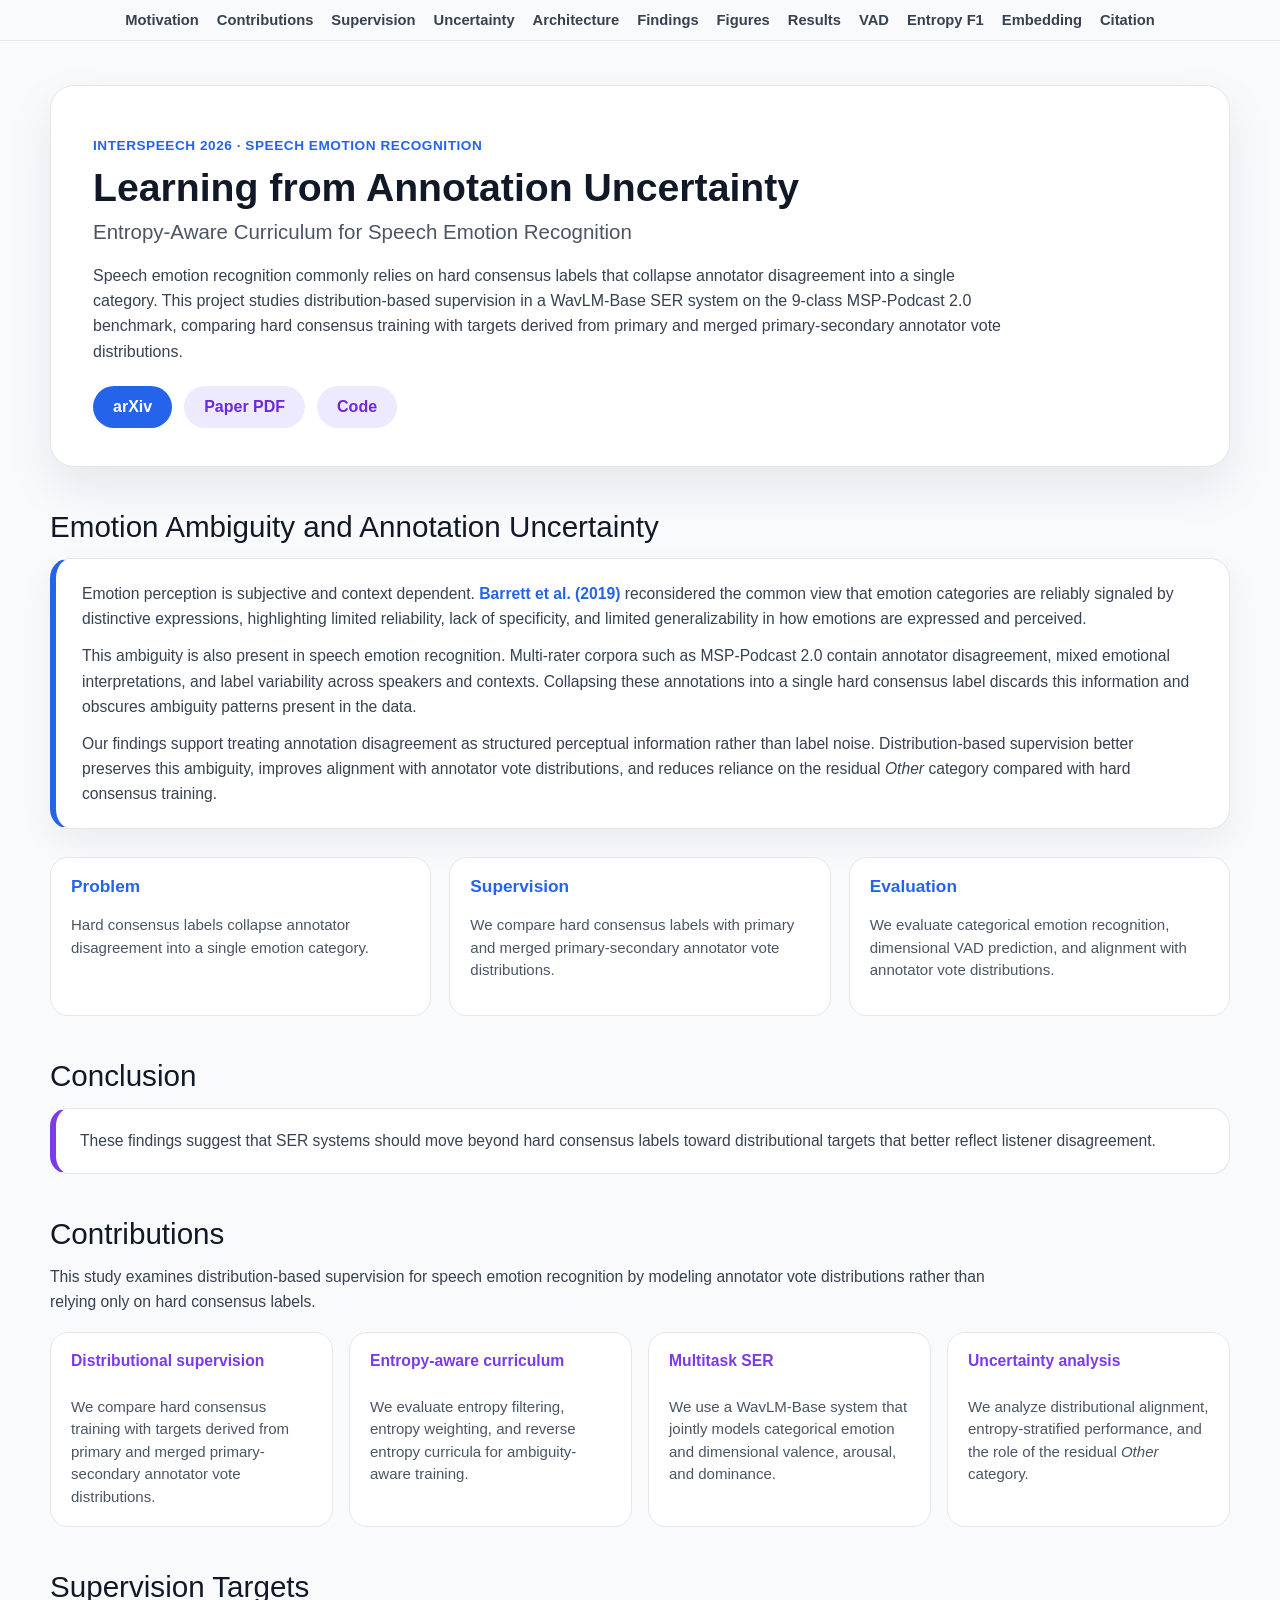
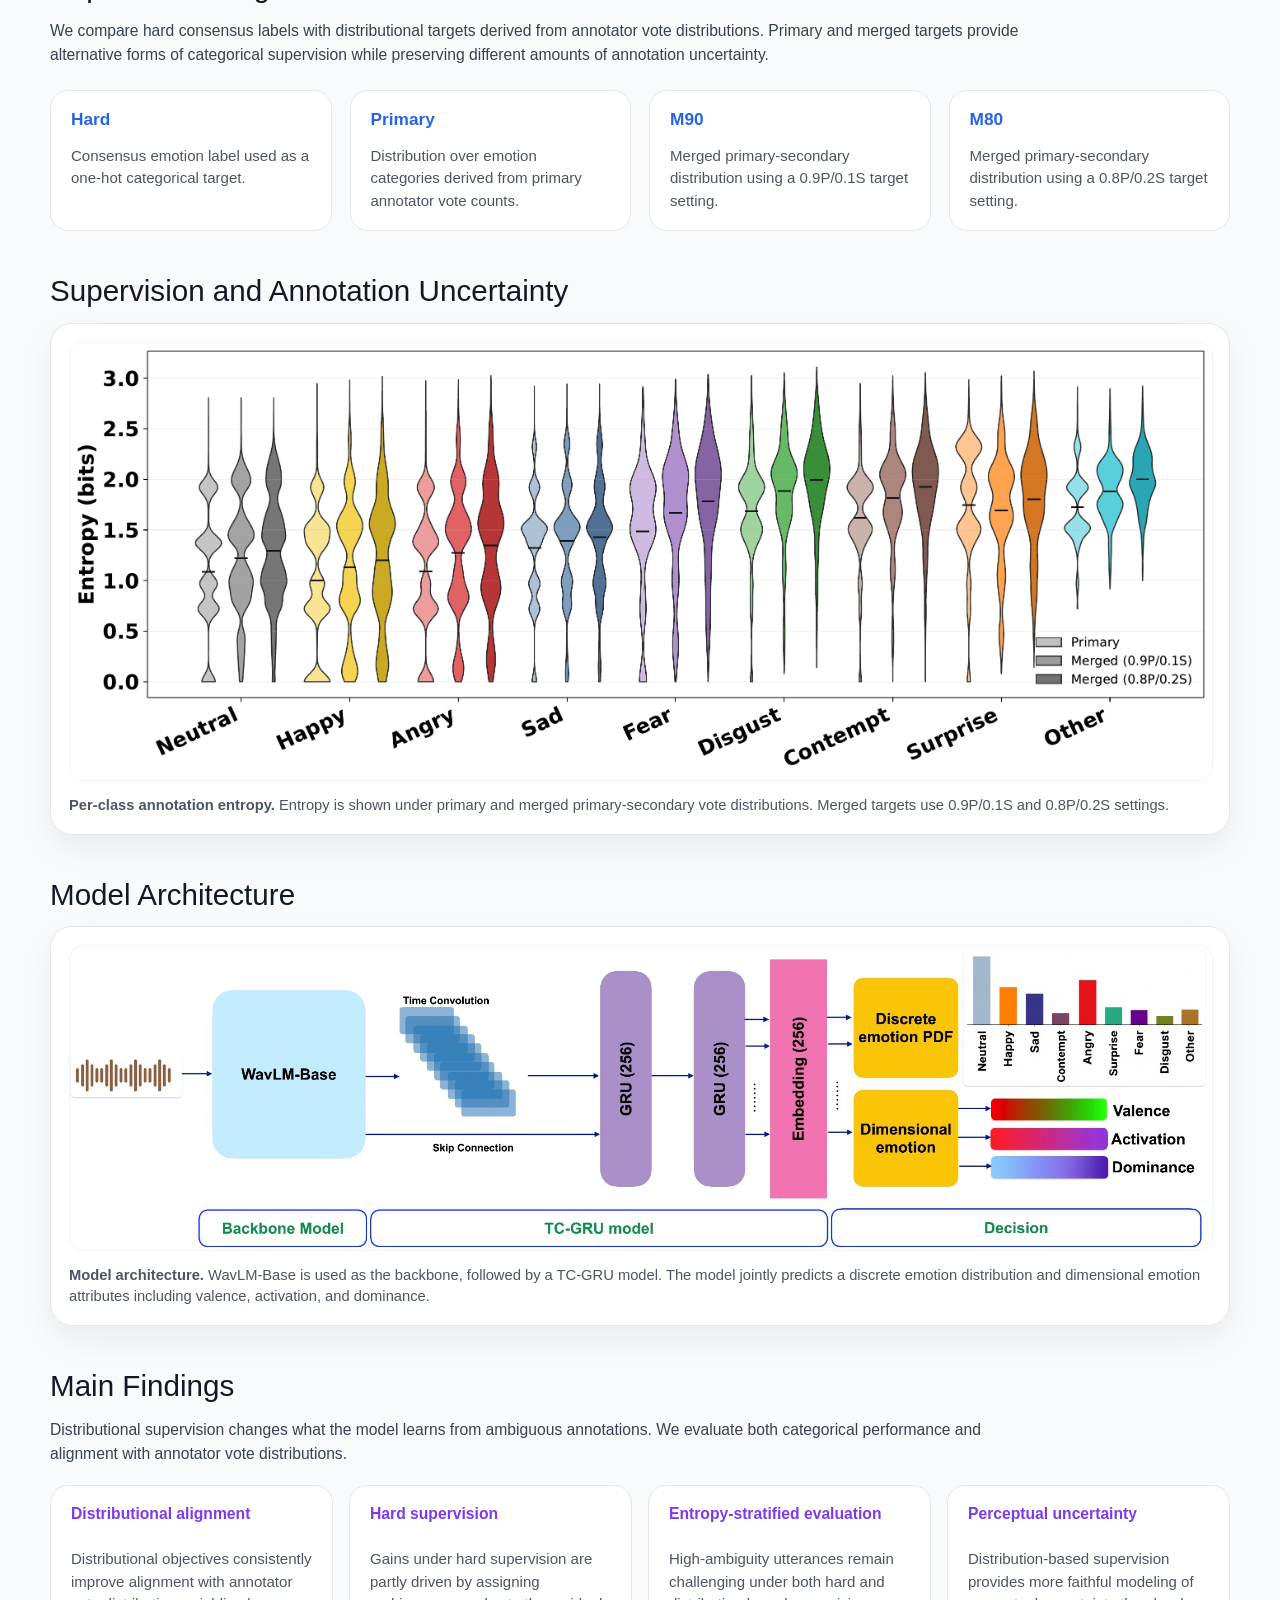
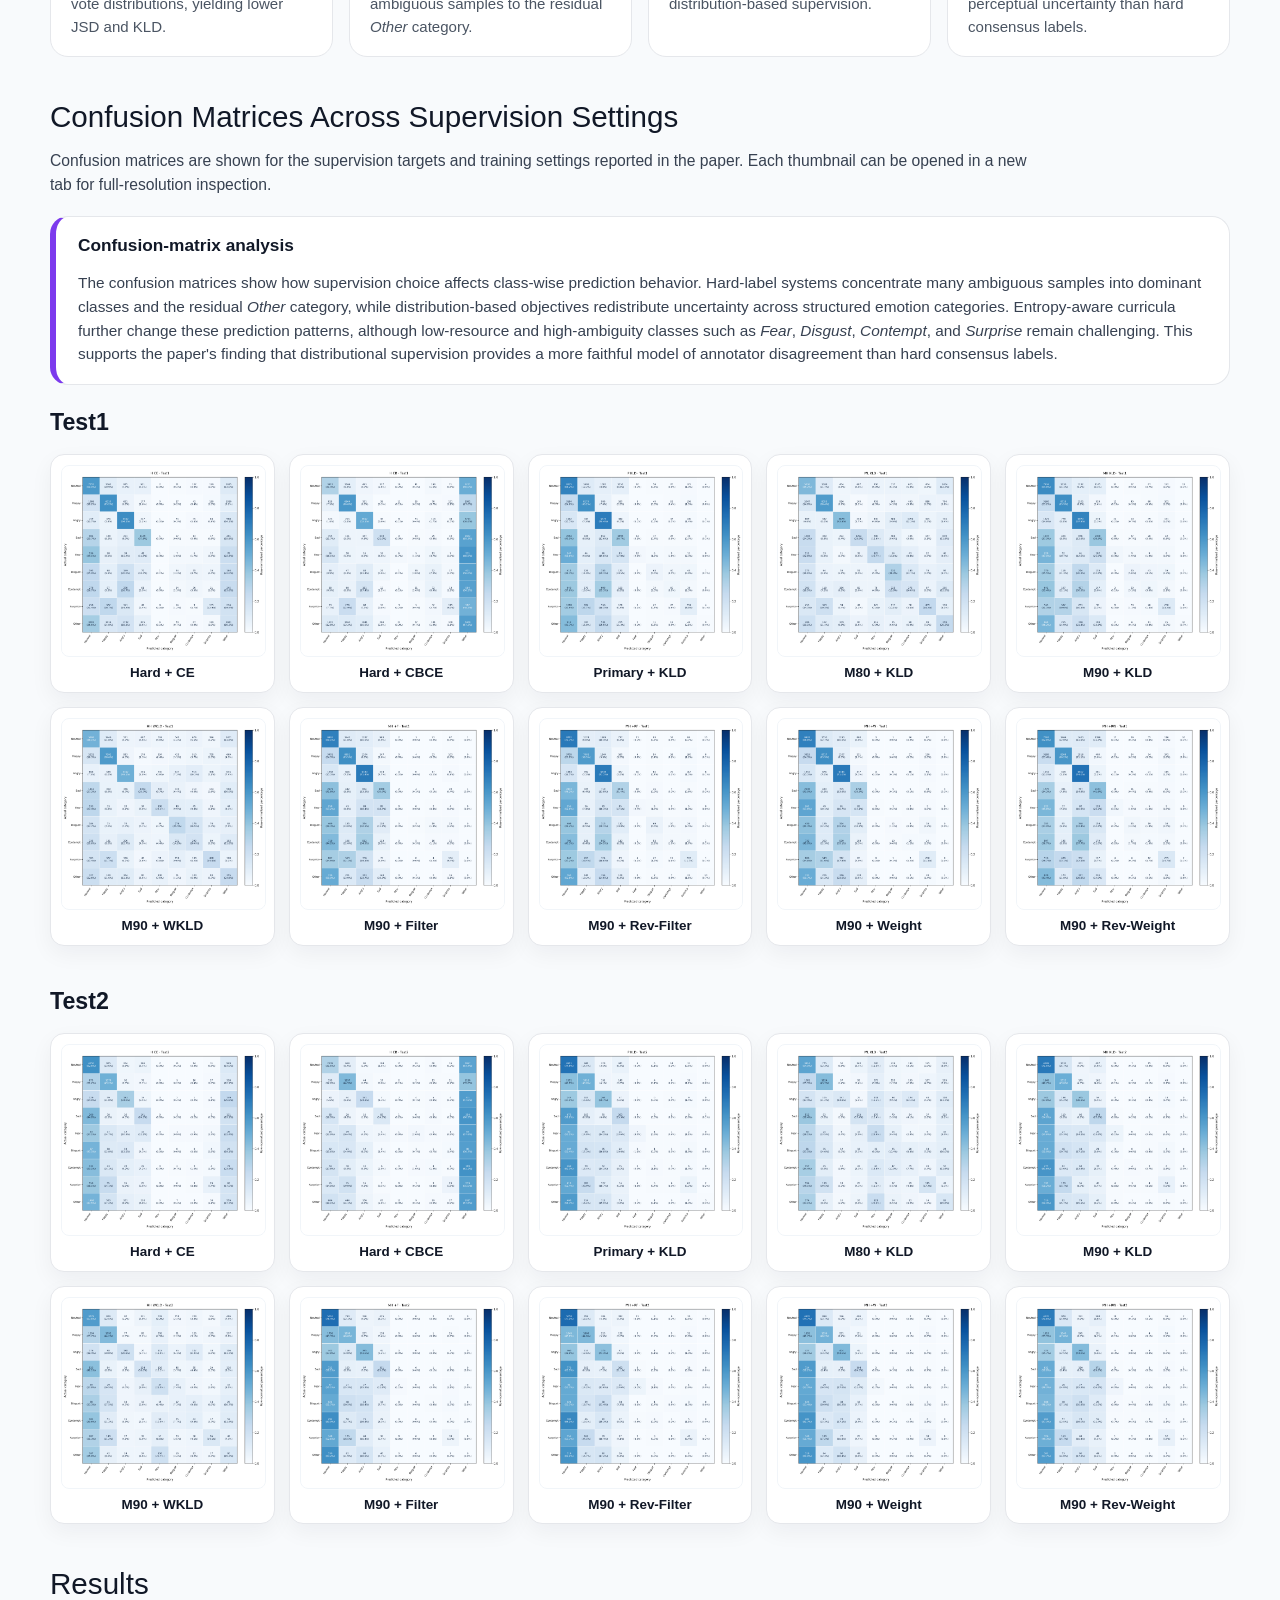
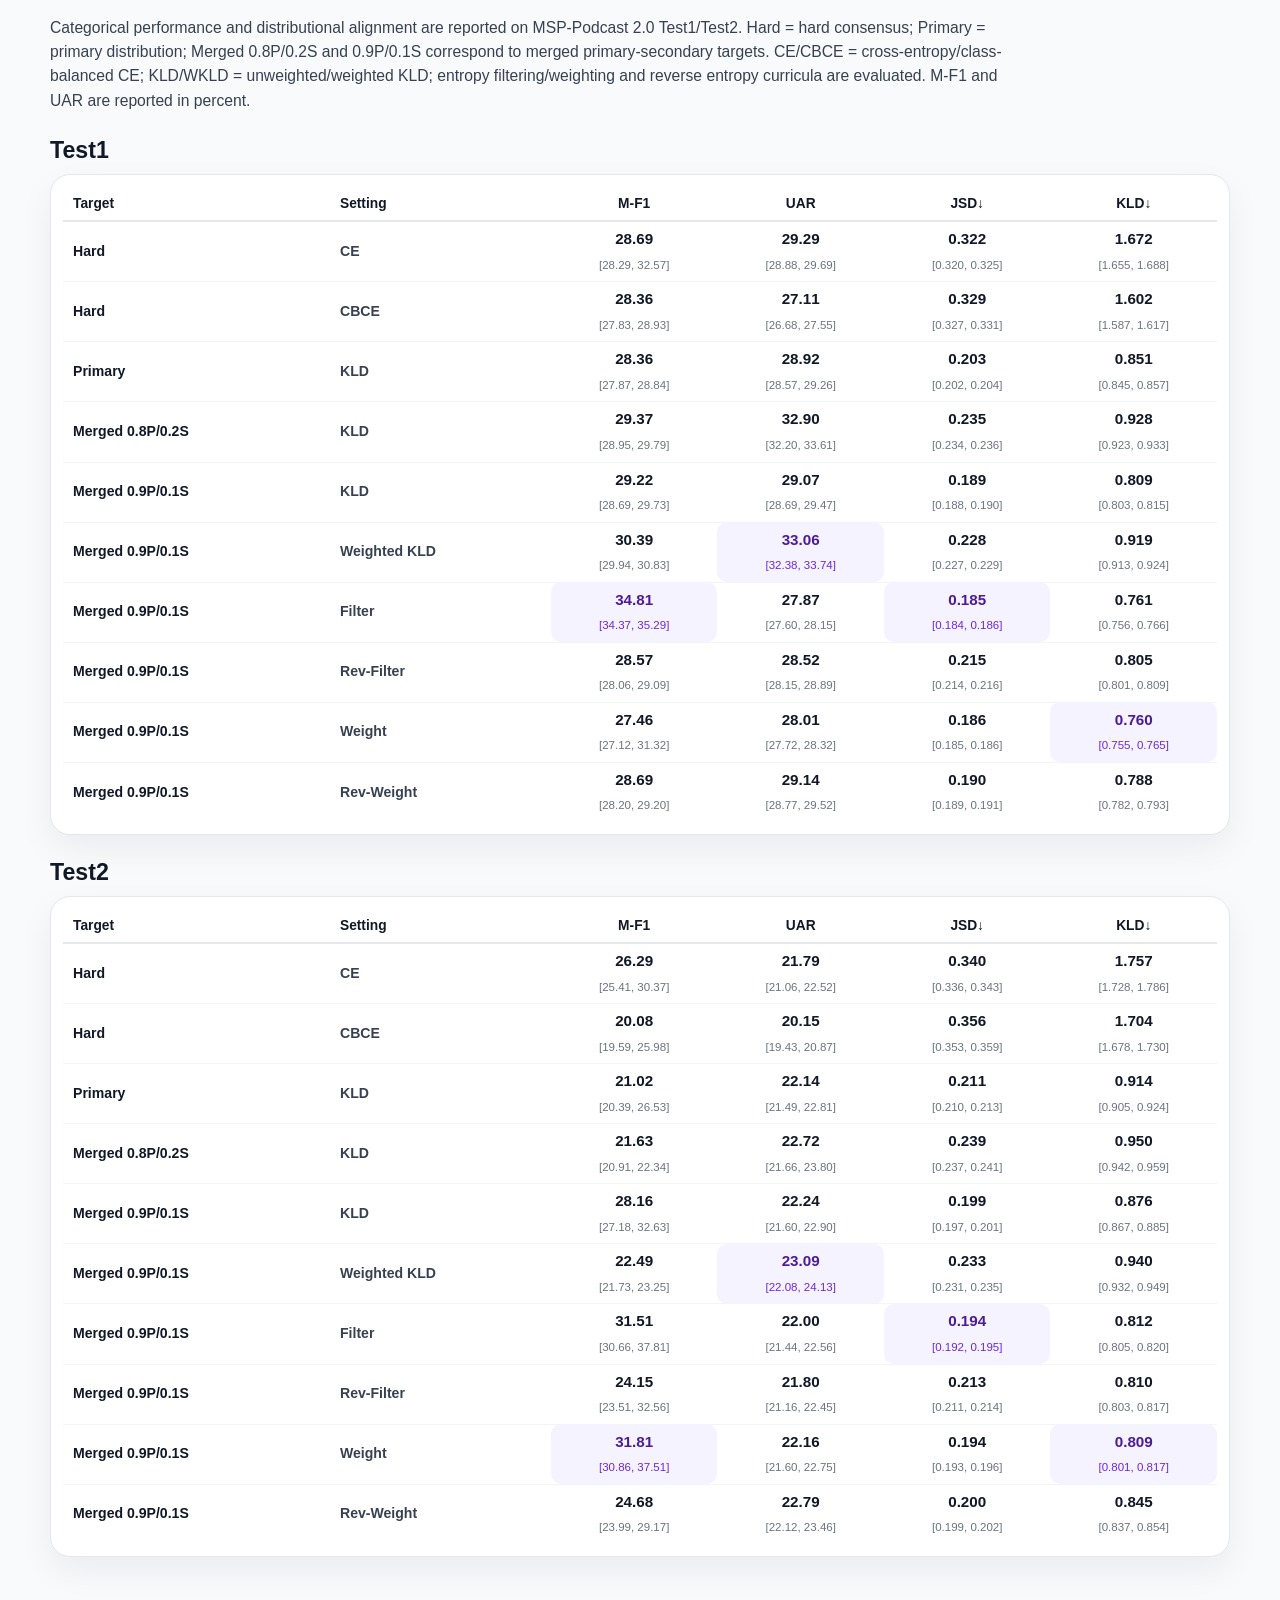
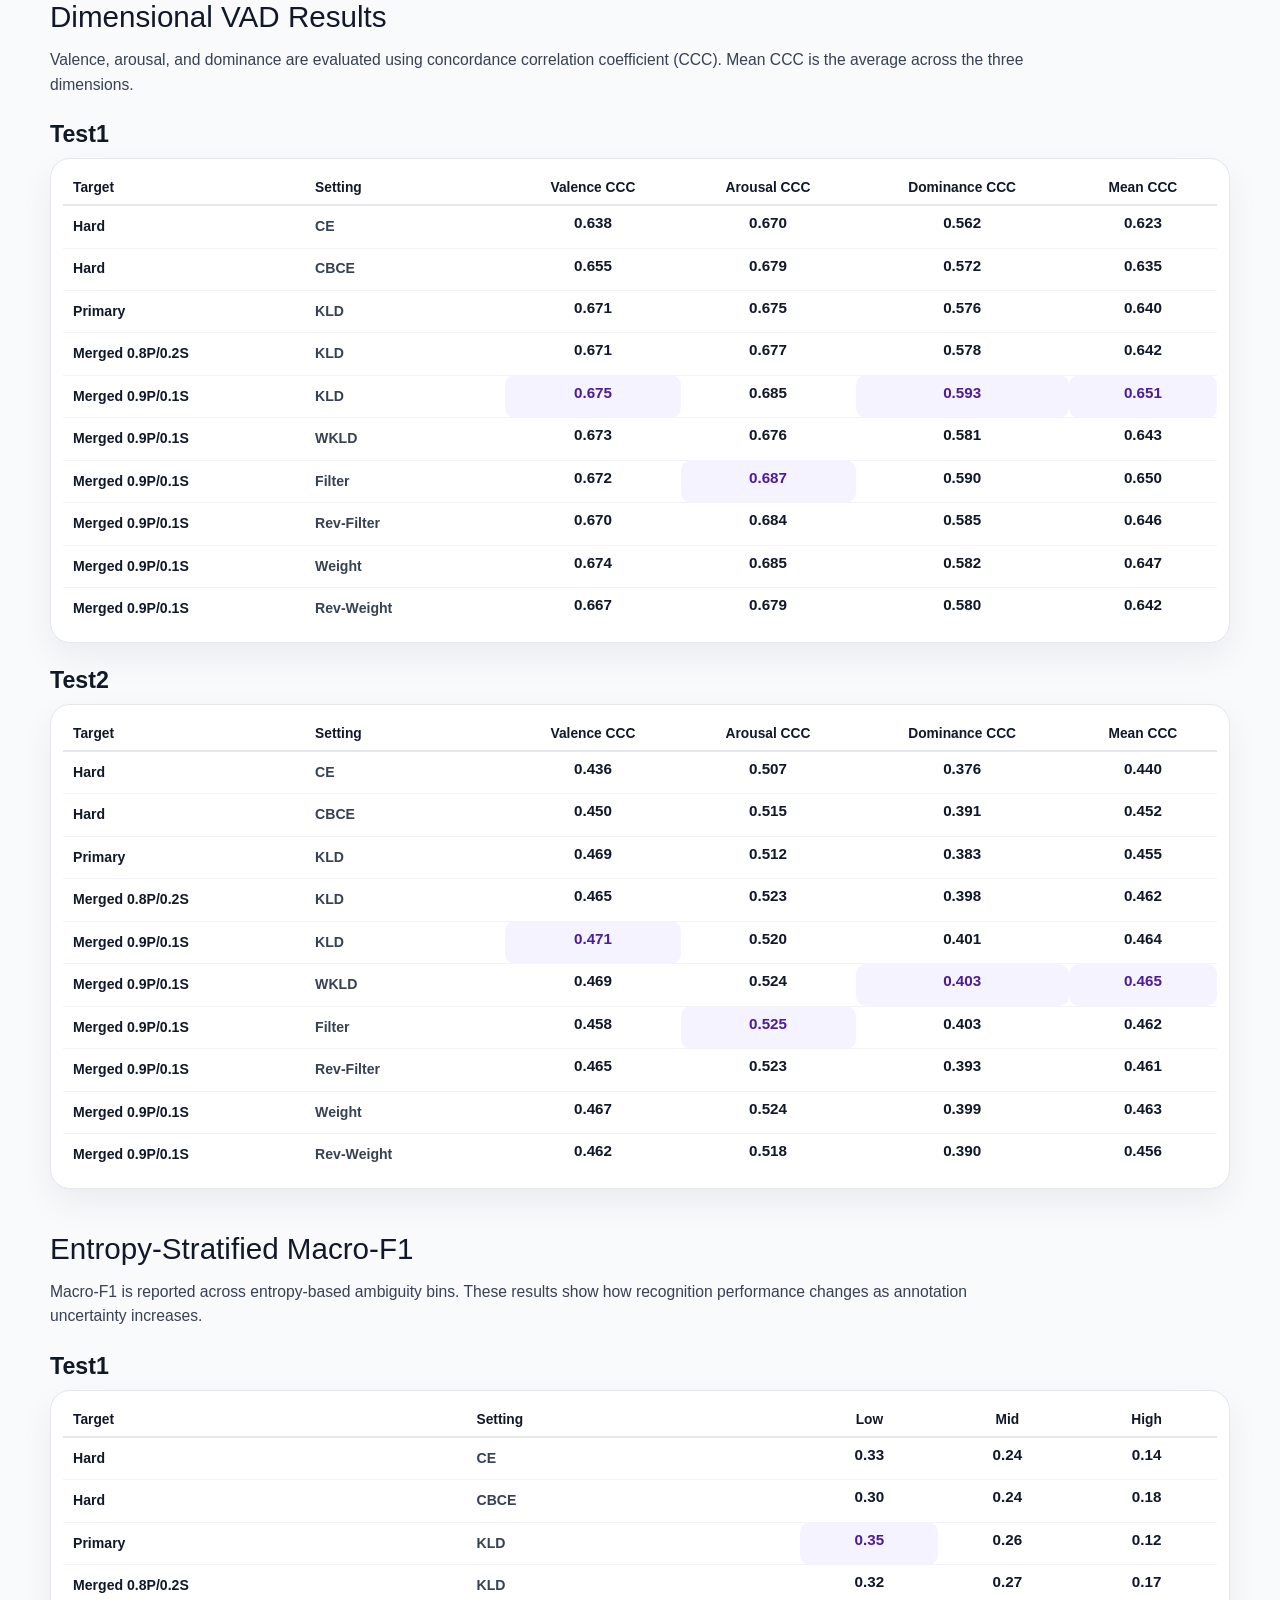
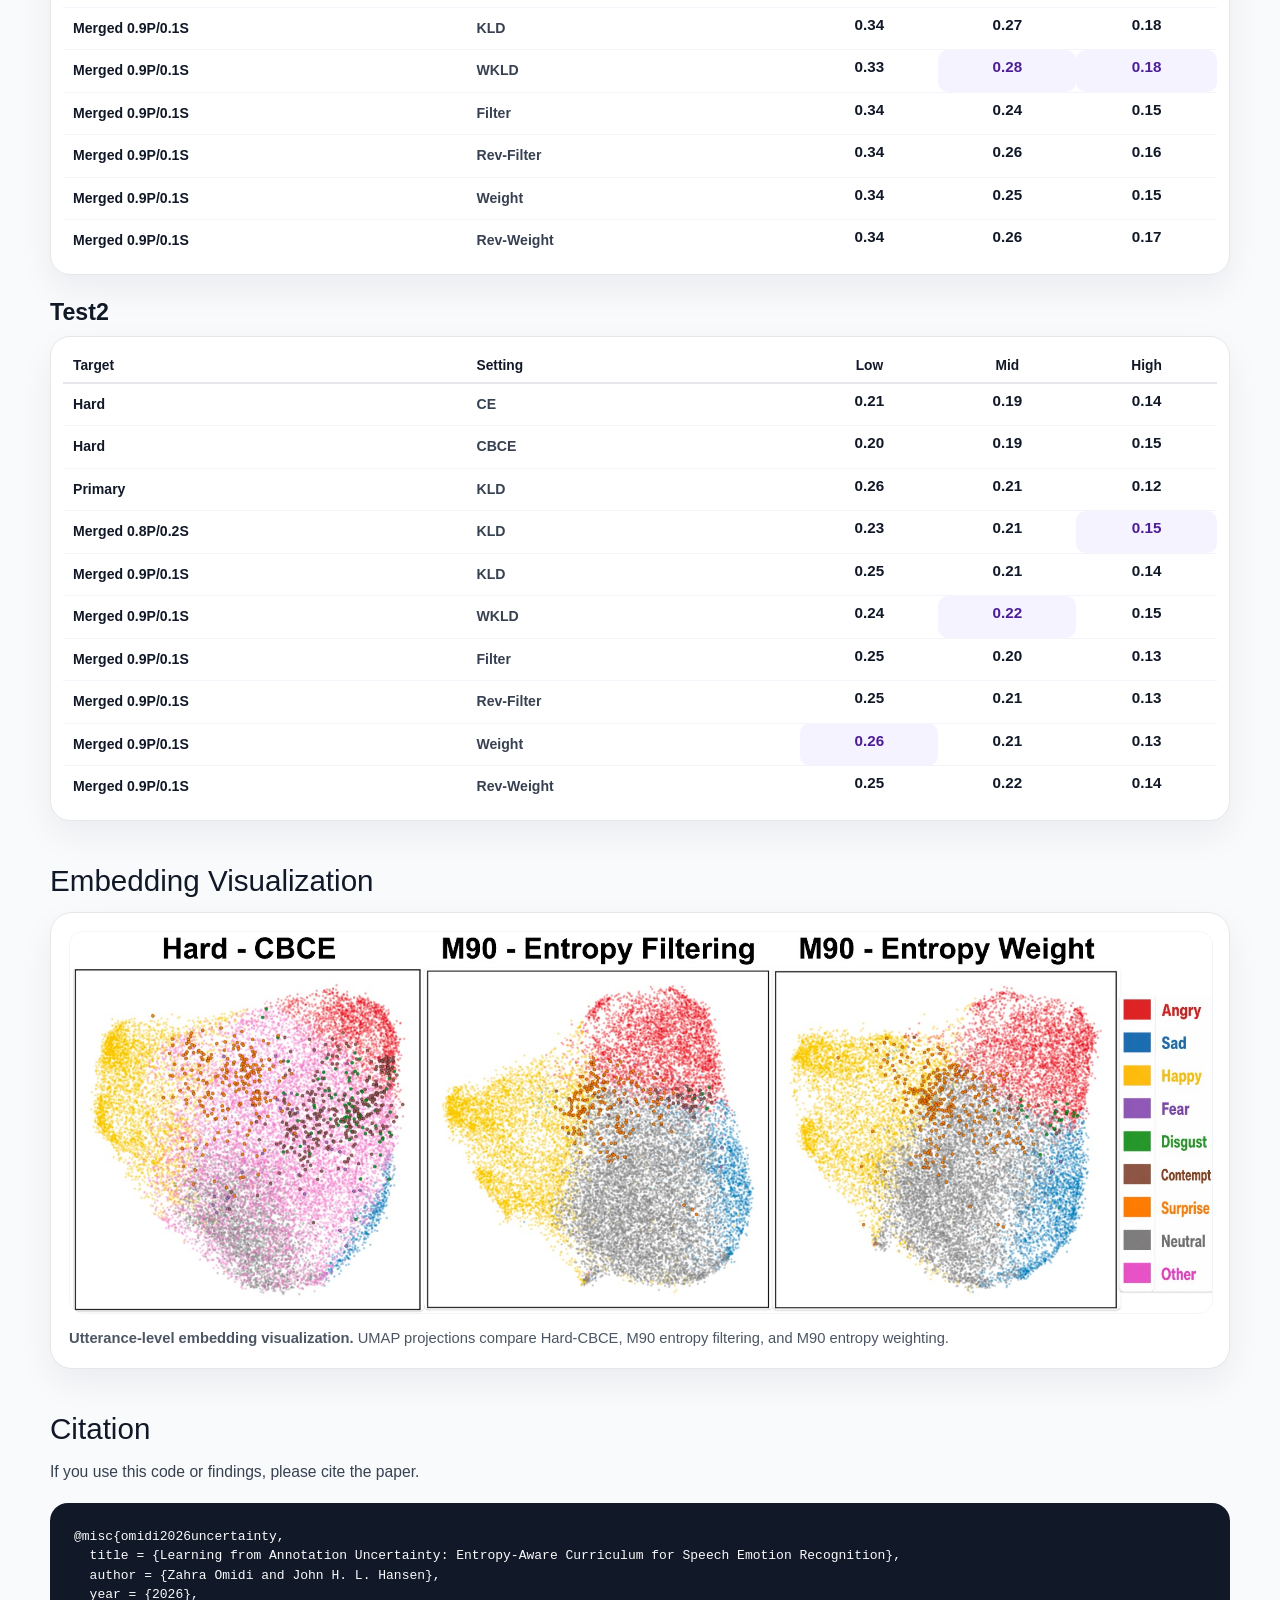
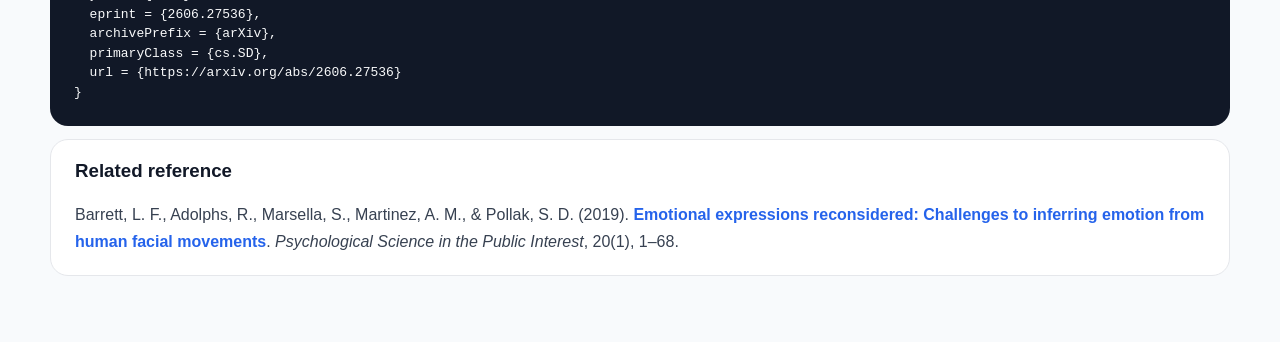
==== commit cb1163bd: "Reorder citation section" ====
--- a/docs/index.html
+++ b/docs/index.html
@@ -968,6 +968,17 @@
       <p class="section-text">
         If you use this code or findings, please cite the paper.
       </p>
+
+      <pre class="bibtex"><code>@misc{omidi2026uncertainty,
+  title = {Learning from Annotation Uncertainty: Entropy-Aware Curriculum for Speech Emotion Recognition},
+  author = {Zahra Omidi and John H. L. Hansen},
+  year = {2026},
+  eprint = {2606.27536},
+  archivePrefix = {arXiv},
+  primaryClass = {cs.SD},
+  url = {https://arxiv.org/abs/2606.27536}
+}</code></pre>
+
       <div class="related-reference">
         <h3>Related reference</h3>
         <p>
@@ -976,16 +987,6 @@
           <em>Psychological Science in the Public Interest</em>, 20(1), 1–68.
         </p>
       </div>
-
-      <pre class="bibtex"><code>@misc{omidi2026annotationuncertainty,
-  title         = {Learning from Annotation Uncertainty: Entropy-Aware Curriculum for Speech Emotion Recognition},
-  author        = {Zahra Omidi and John H. L. Hansen},
-  year          = {2026},
-  eprint        = {2606.27536},
-  archivePrefix = {arXiv},
-  primaryClass  = {cs.SD},
-  url           = {https://arxiv.org/abs/2606.27536}
-}</code></pre>
     </section>
 
   </main>
--- a/docs/style.css
+++ b/docs/style.css
@@ -846,3 +846,232 @@
   color: #374151;
   line-height: 1.7;
 }
+
+/* Final override: confusion matrices as compact clickable thumbnails */
+#confusion-matrices .cm-thumb-grid {
+  display: grid !important;
+  grid-template-columns: repeat(5, minmax(0, 1fr)) !important;
+  gap: 14px !important;
+  align-items: start !important;
+  margin-top: 18px !important;
+  margin-bottom: 42px !important;
+}
+
+#confusion-matrices .cm-thumb-card {
+  background: #ffffff !important;
+  border: 1px solid #e5e7eb !important;
+  border-radius: 14px !important;
+  padding: 10px !important;
+  margin: 0 !important;
+  overflow: hidden !important;
+  box-shadow: 0 8px 22px rgba(15, 23, 42, 0.05) !important;
+}
+
+#confusion-matrices .cm-thumb-card a {
+  display: block !important;
+  width: 100% !important;
+}
+
+#confusion-matrices .cm-thumb-card img {
+  width: 100% !important;
+  height: 190px !important;
+  object-fit: contain !important;
+  display: block !important;
+  border-radius: 8px !important;
+  border: 1px solid #f1f5f9 !important;
+  background: white !important;
+}
+
+#confusion-matrices .cm-thumb-card figcaption {
+  margin-top: 8px !important;
+  text-align: center !important;
+  color: #111827 !important;
+  font-weight: 750 !important;
+  font-size: 0.84rem !important;
+  line-height: 1.25 !important;
+}
+
+@media (max-width: 1200px) {
+  #confusion-matrices .cm-thumb-grid {
+    grid-template-columns: repeat(3, minmax(0, 1fr)) !important;
+  }
+}
+
+@media (max-width: 750px) {
+  #confusion-matrices .cm-thumb-grid {
+    grid-template-columns: repeat(2, minmax(0, 1fr)) !important;
+  }
+
+  #confusion-matrices .cm-thumb-card img {
+    height: 170px !important;
+  }
+}
+
+/* Compact result tables for better comparison */
+.results-table {
+  font-size: 0.88rem !important;
+}
+
+.results-table th {
+  padding: 8px 10px !important;
+  font-size: 0.86rem !important;
+  line-height: 1.25 !important;
+}
+
+.results-table td {
+  padding: 8px 10px !important;
+  line-height: 1.25 !important;
+}
+
+.paper-results-table .metric-value {
+  font-size: 0.95rem !important;
+  font-weight: 700 !important;
+  line-height: 1.15 !important;
+}
+
+.paper-results-table .metric-ci {
+  font-size: 0.72rem !important;
+  line-height: 1.15 !important;
+  margin-top: 1px !important;
+}
+
+.target-name {
+  min-width: 125px !important;
+  font-size: 0.88rem !important;
+}
+
+.setting-name {
+  min-width: 100px !important;
+  font-size: 0.88rem !important;
+}
+
+.table-card {
+  padding: 12px !important;
+}
+
+.results-block {
+  margin-top: 22px !important;
+}
+
+.subsection-title {
+  margin-top: 24px !important;
+  margin-bottom: 10px !important;
+}
+
+/* Compact body text and section spacing */
+.container {
+  max-width: 1180px !important;
+  padding: 44px 24px !important;
+}
+
+.section {
+  margin-top: 42px !important;
+}
+
+.section-title {
+  font-size: 1.85rem !important;
+  margin-bottom: 14px !important;
+  line-height: 1.2 !important;
+}
+
+.section-text {
+  font-size: 0.98rem !important;
+  line-height: 1.55 !important;
+  max-width: 980px !important;
+  margin-top: 0 !important;
+  margin-bottom: 18px !important;
+}
+
+.context-card {
+  padding: 22px 26px !important;
+}
+
+.context-card p {
+  font-size: 0.98rem !important;
+  line-height: 1.6 !important;
+  margin-bottom: 12px !important;
+}
+
+.context-card p:last-child {
+  margin-bottom: 0 !important;
+}
+
+.card,
+.finding,
+.supervision-card {
+  padding: 18px 20px !important;
+}
+
+.card h3,
+.finding h3,
+.supervision-card h3 {
+  font-size: 1.08rem !important;
+}
+
+.card p,
+.finding p,
+.supervision-card p {
+  font-size: 0.94rem !important;
+  line-height: 1.5 !important;
+}
+
+.number {
+  font-size: 0.98rem !important;
+  line-height: 1.25 !important;
+}
+
+.analysis-card {
+  padding: 18px 22px !important;
+  margin: 18px 0 24px !important;
+}
+
+.analysis-card h3 {
+  font-size: 1.08rem !important;
+  margin-bottom: 8px !important;
+}
+
+.analysis-card p {
+  font-size: 0.96rem !important;
+  line-height: 1.55 !important;
+}
+
+.figure-caption {
+  font-size: 0.92rem !important;
+  line-height: 1.45 !important;
+}
+
+.conclusion-box {
+  padding: 20px 24px !important;
+}
+
+.conclusion-box p {
+  font-size: 0.98rem !important;
+  line-height: 1.55 !important;
+}
+
+/* Compact hero */
+.hero {
+  padding: 38px 42px !important;
+}
+
+.hero h1,
+h1 {
+  font-size: 2.45rem !important;
+  line-height: 1.12 !important;
+}
+
+.hero h2,
+h2 {
+  font-size: 1.28rem !important;
+  line-height: 1.35 !important;
+}
+
+.summary {
+  font-size: 1rem !important;
+  line-height: 1.58 !important;
+  max-width: 920px !important;
+}
+
+.buttons {
+  margin-top: 22px !important;
+}
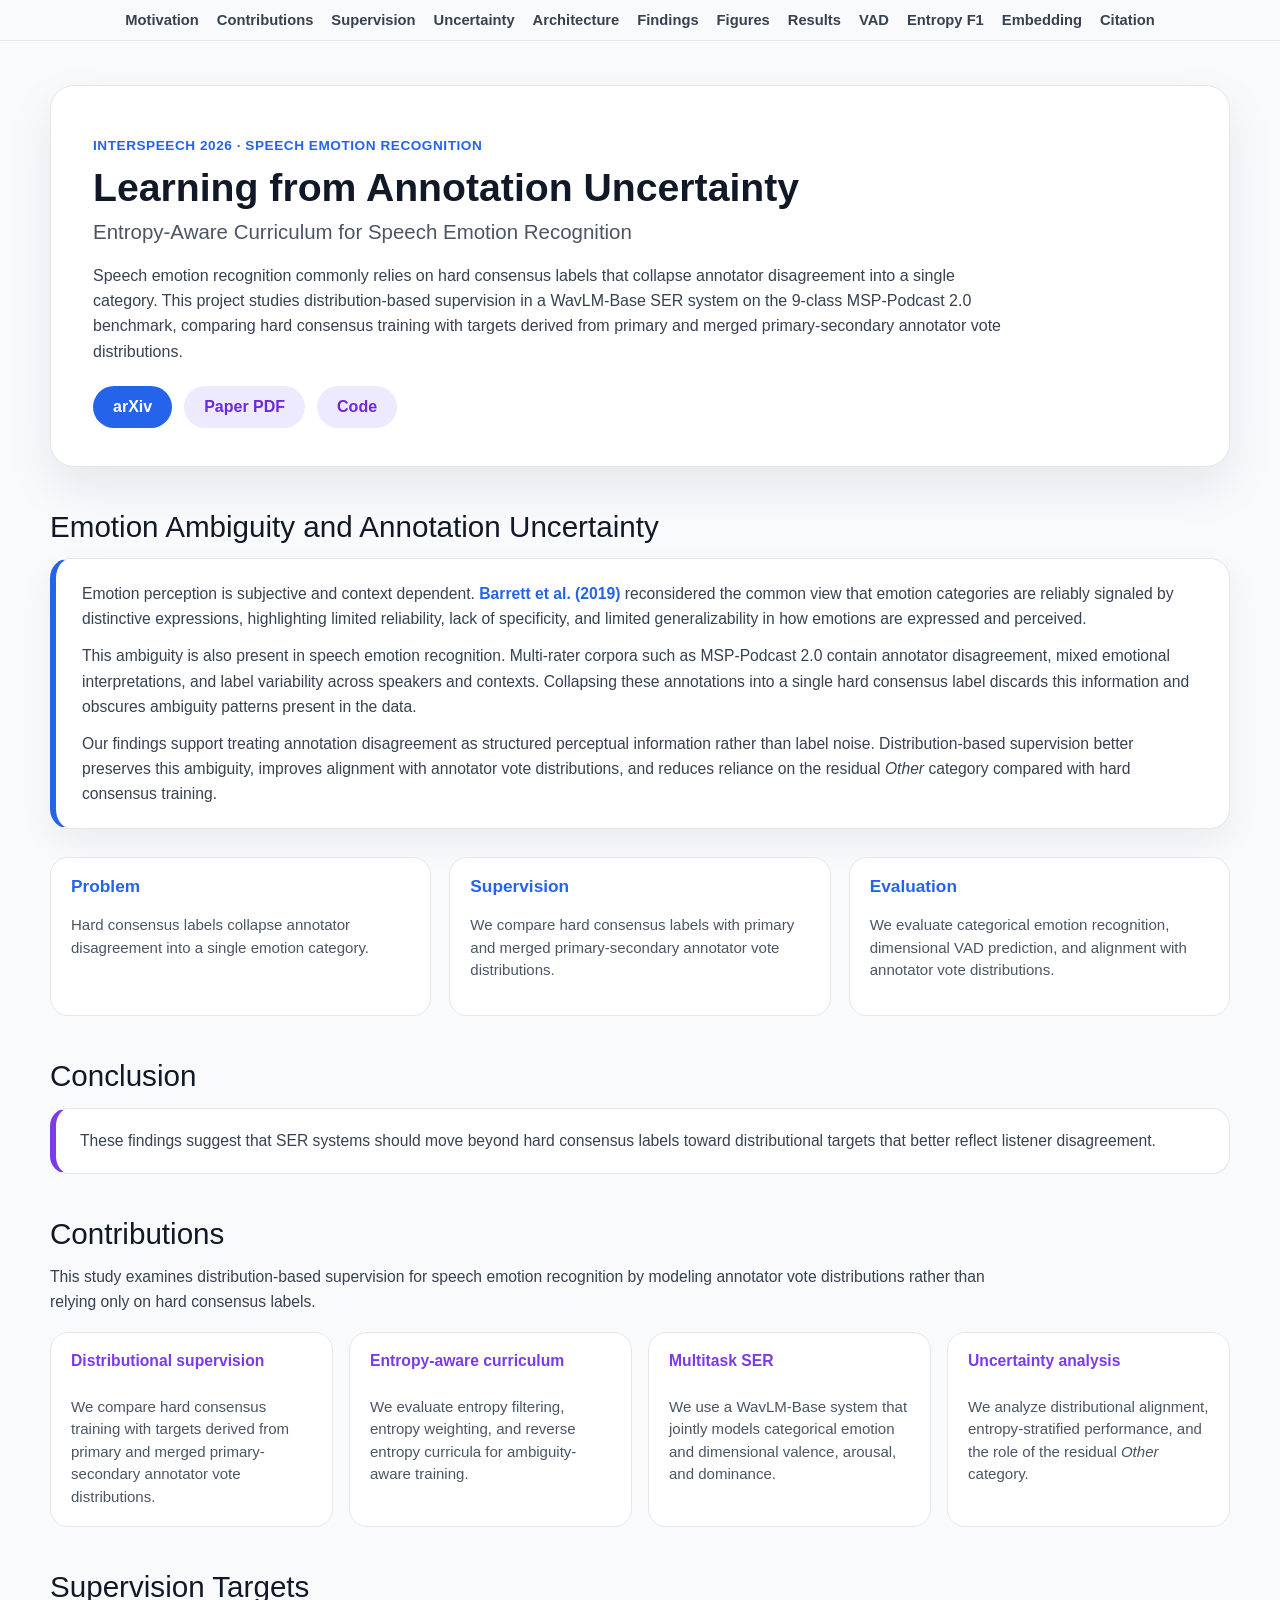
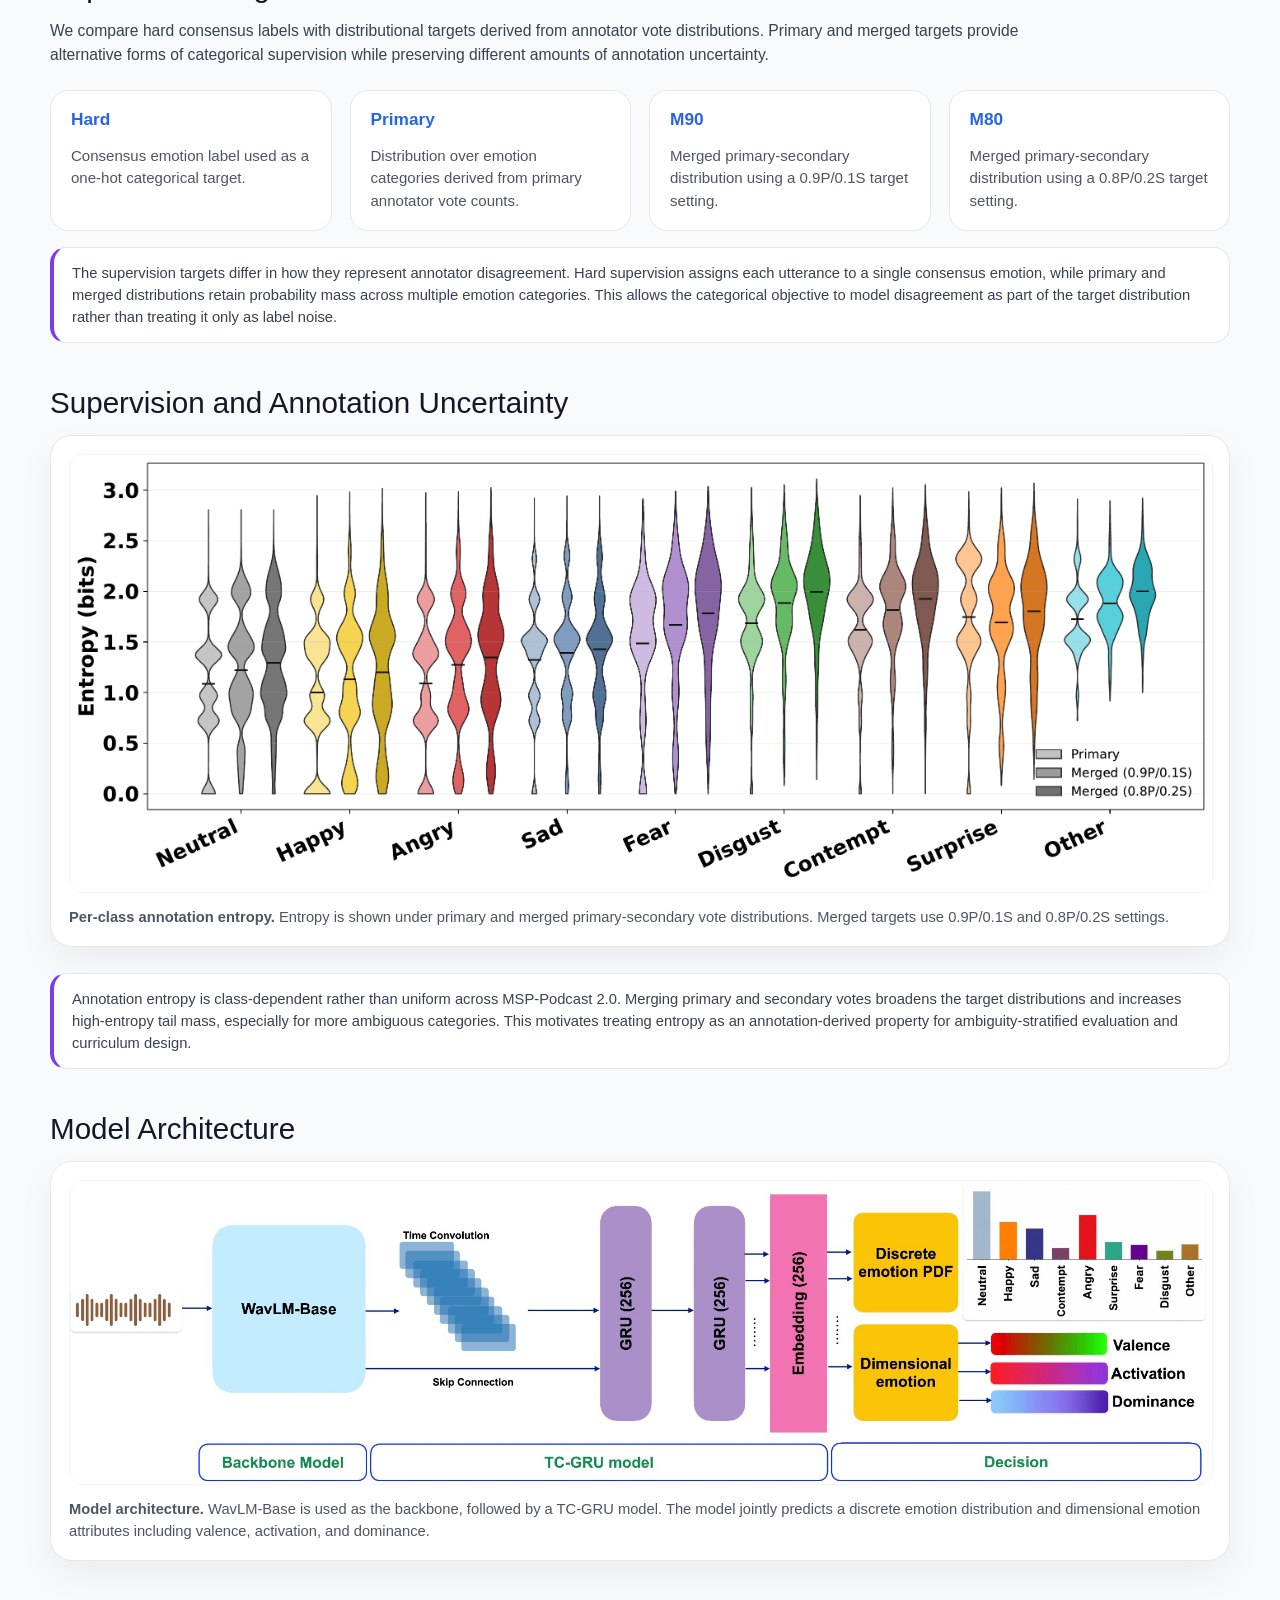
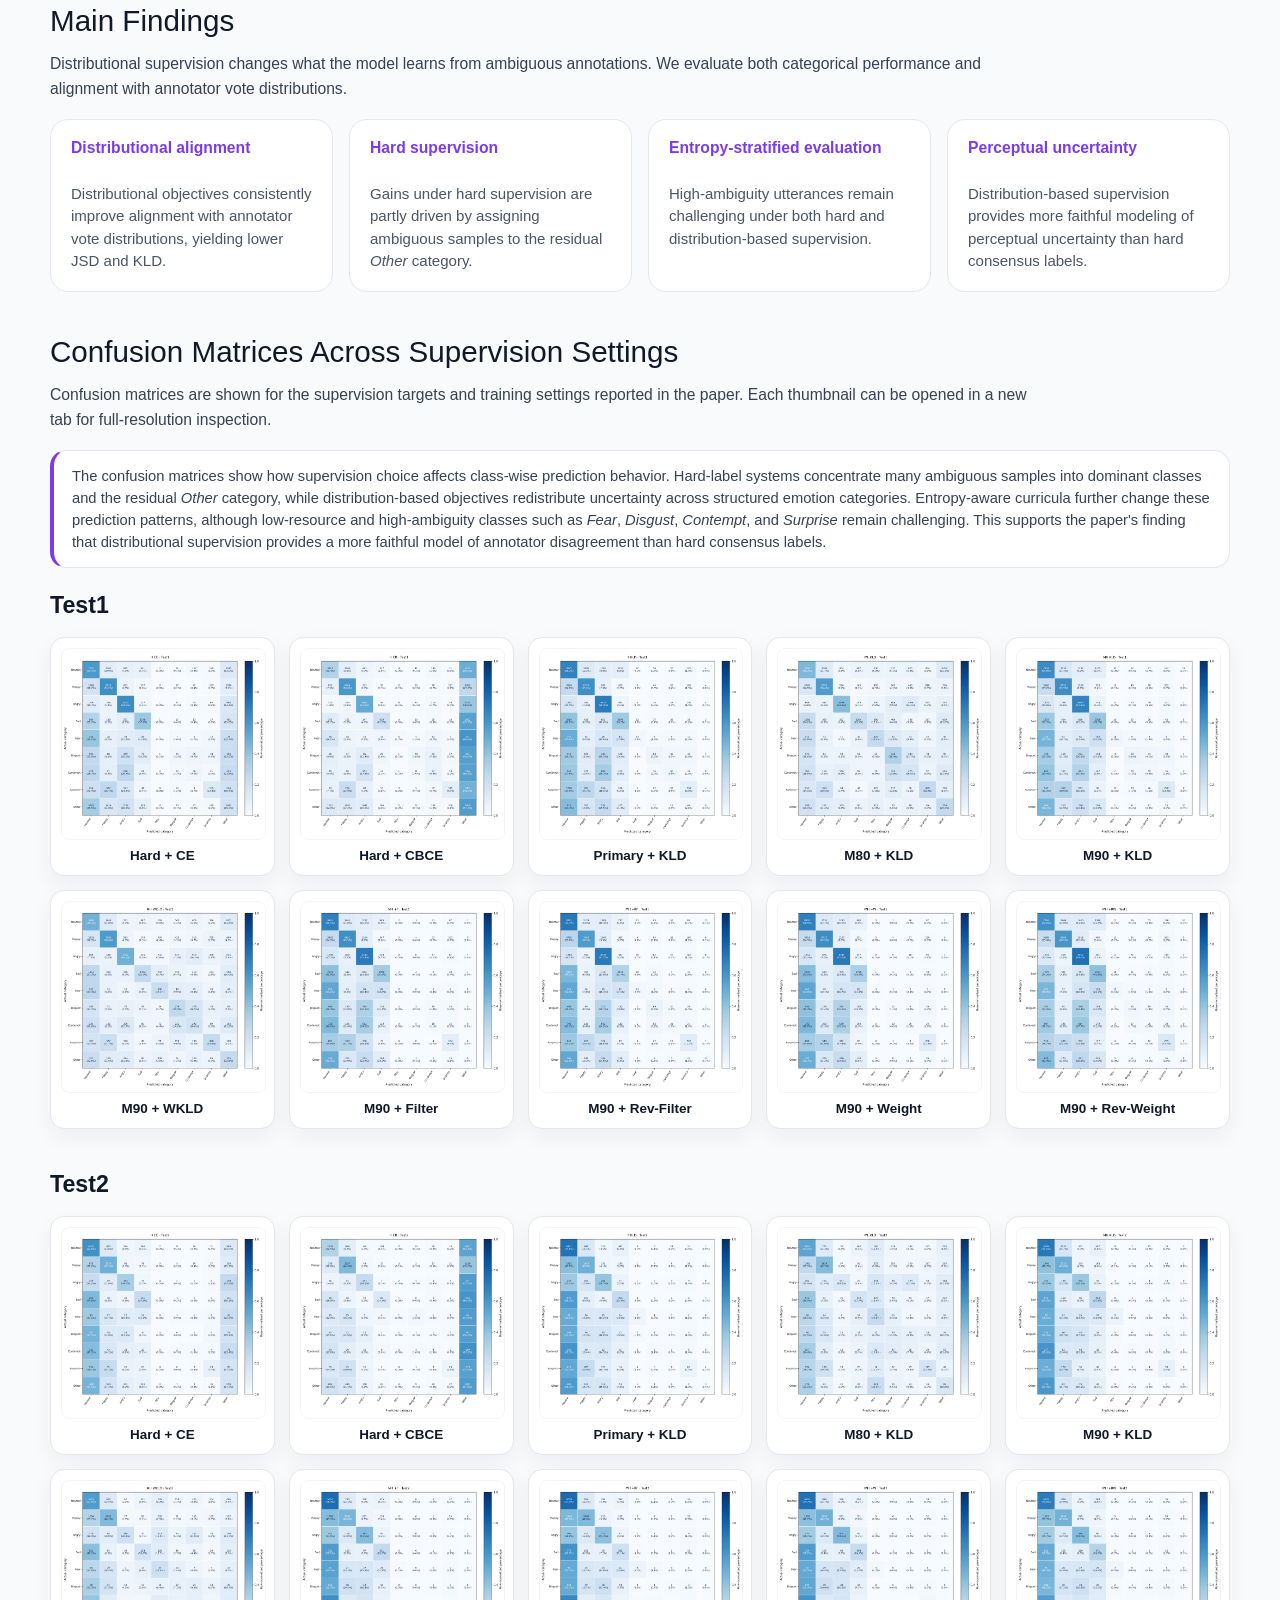
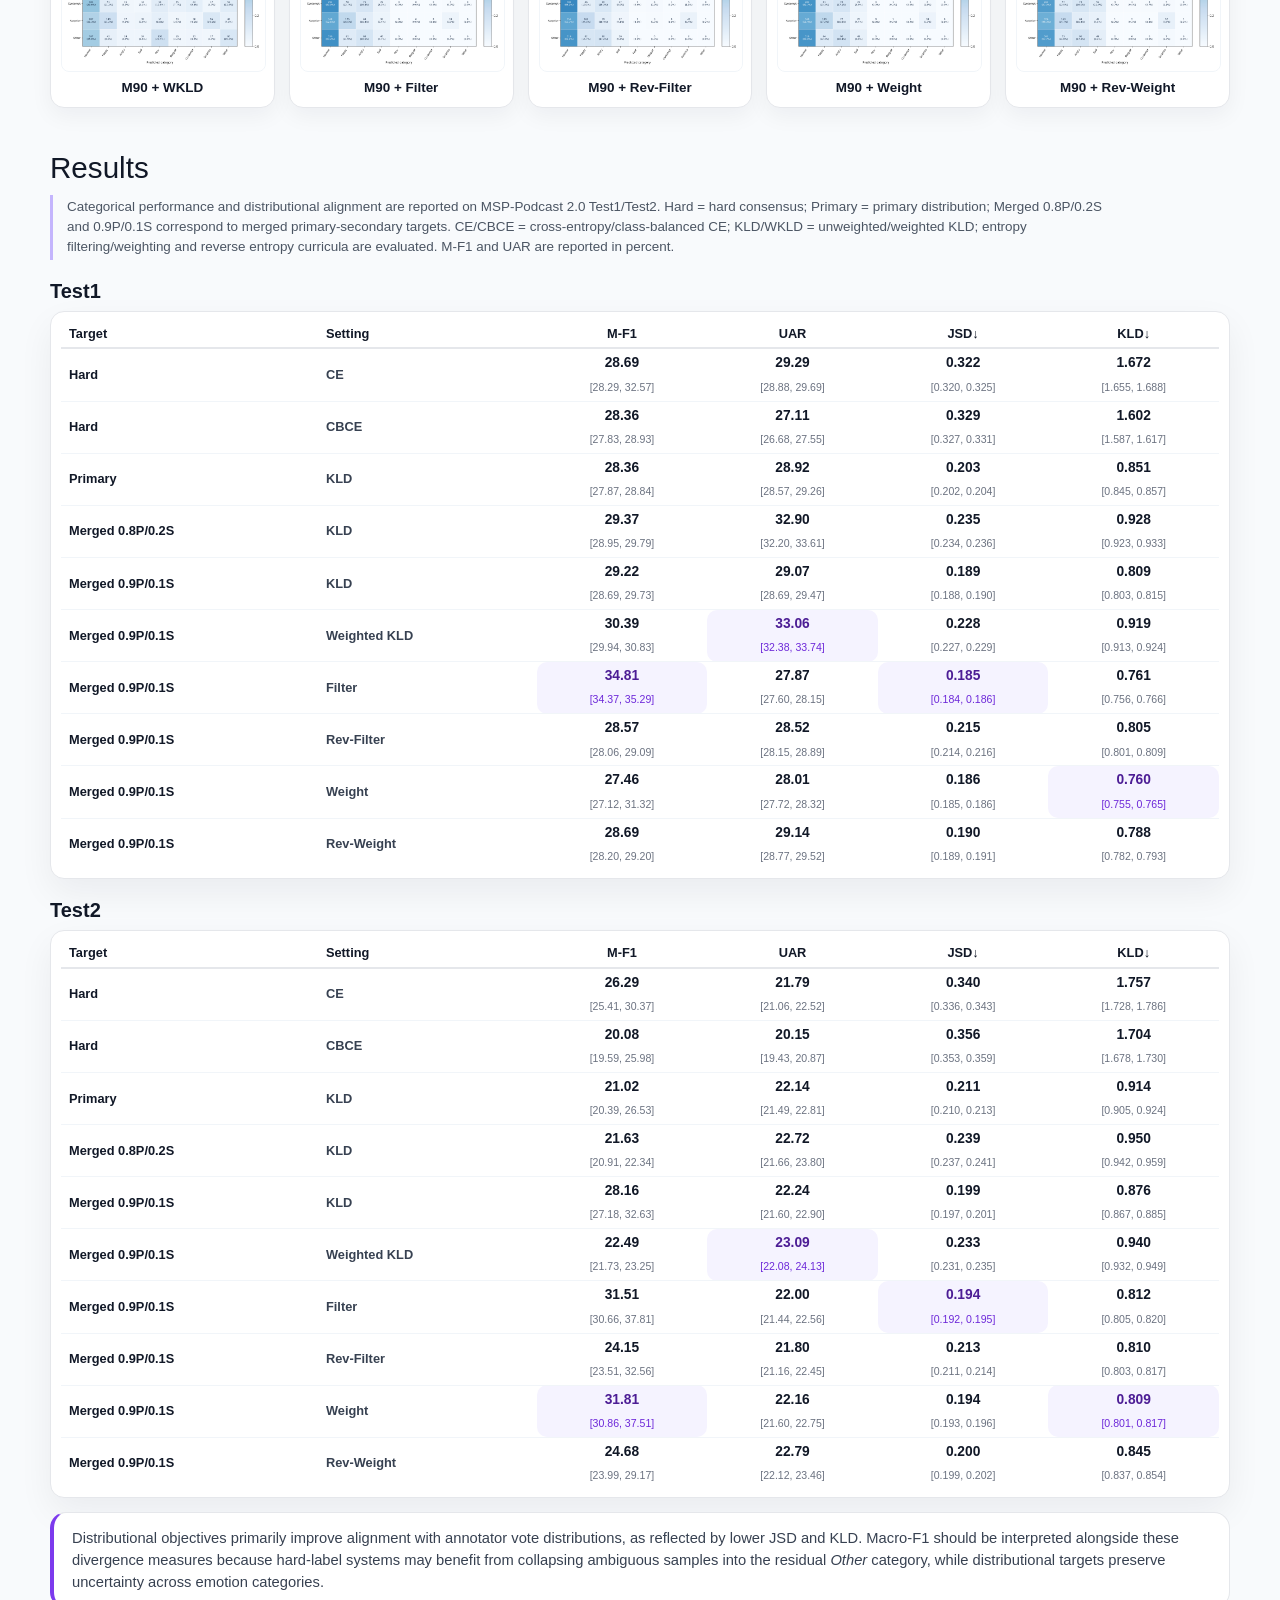
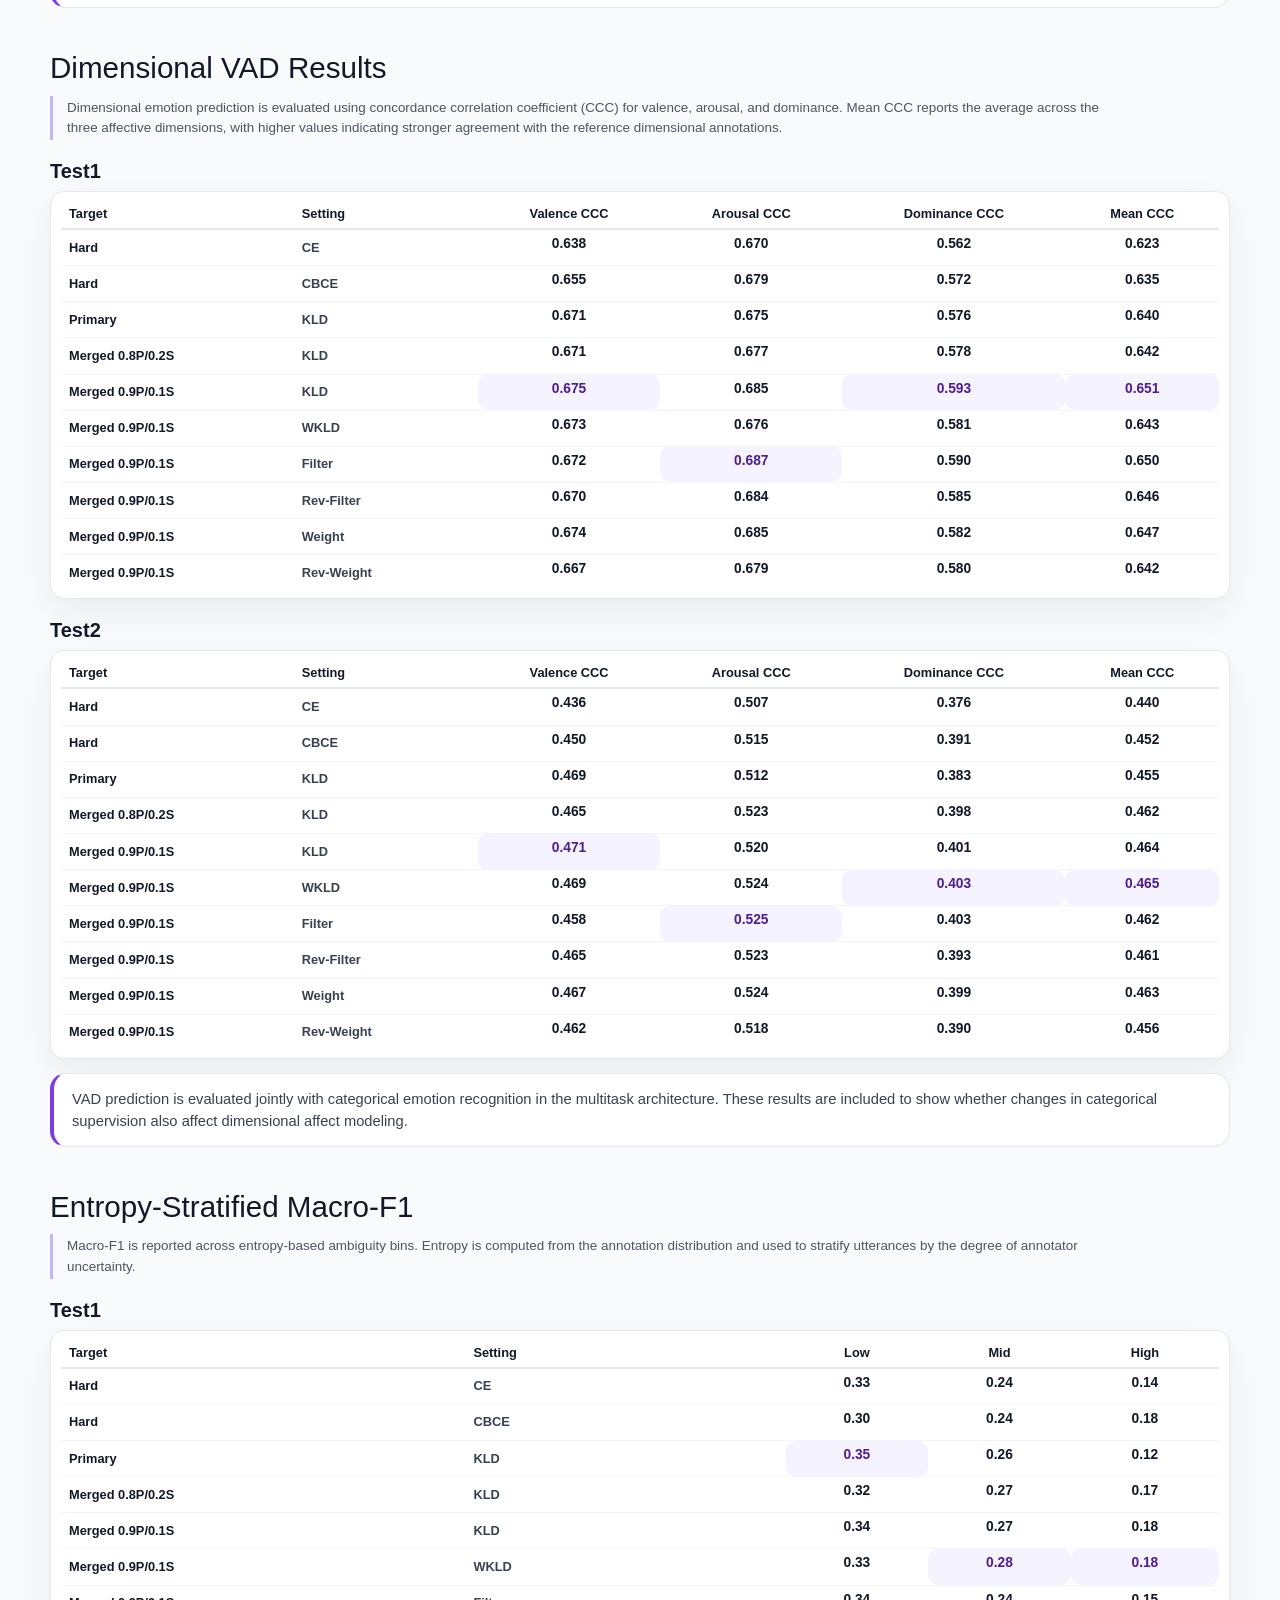
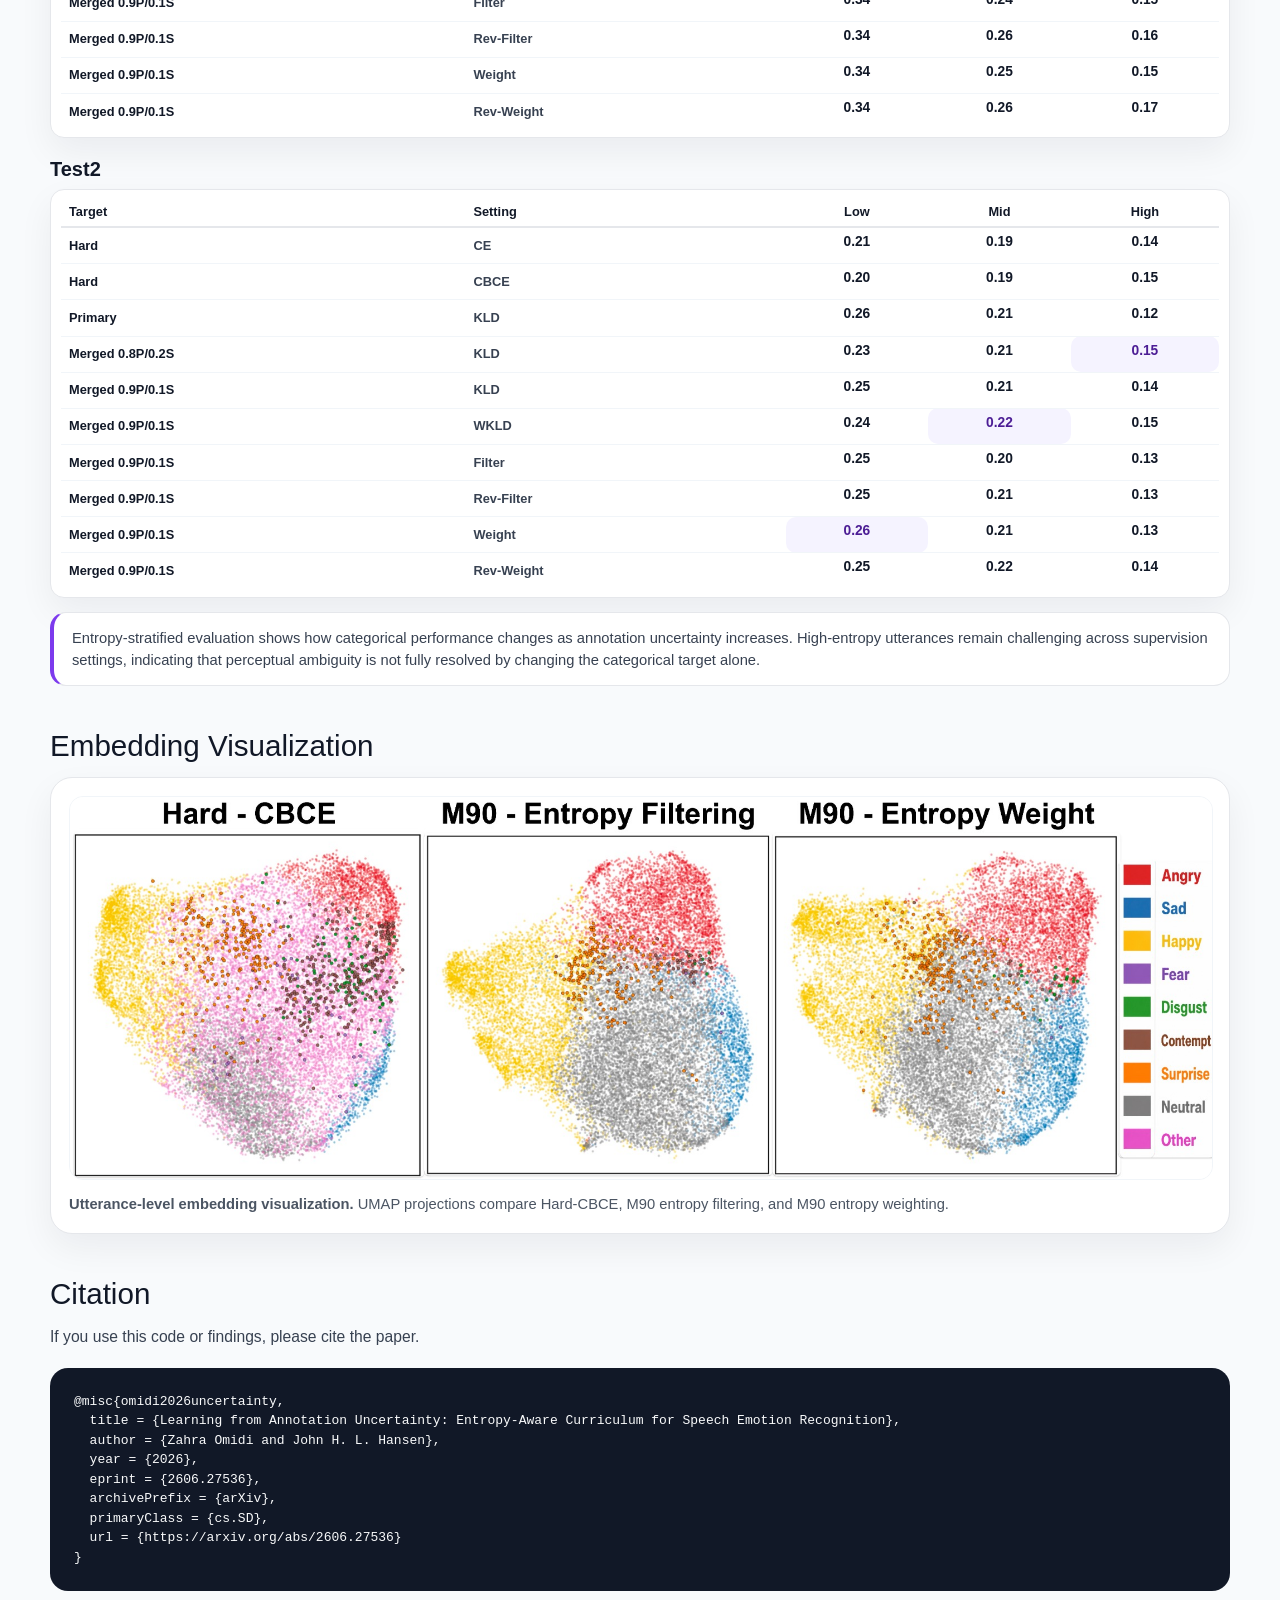
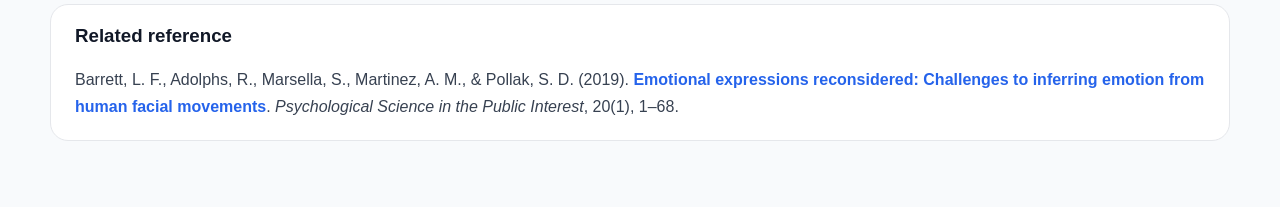
==== commit aac6cf04: "Polish project companion website" ====
--- a/docs/index.html
+++ b/docs/index.html
@@ -140,6 +140,12 @@
           <p>Merged primary-secondary distribution using a 0.8P/0.2S target setting.</p>
         </div>
       </div>
+          <div class="analysis-card supervision-analysis">
+        <h3>Analysis</h3>
+        <p>
+          The supervision targets differ in how they represent annotator disagreement. Hard supervision assigns each utterance to a single consensus emotion, while primary and merged distributions retain probability mass across multiple emotion categories. This allows the categorical objective to model disagreement as part of the target distribution rather than treating it only as label noise.
+        </p>
+      </div>
     </section>
 
 <section class="section" id="uncertainty">
@@ -149,6 +155,12 @@
         <div class="figure-caption">
           <strong>Per-class annotation entropy.</strong> Entropy is shown under primary and merged primary-secondary vote distributions. Merged targets use 0.9P/0.1S and 0.8P/0.2S settings.
         </div>
+      </div>
+          <div class="analysis-card uncertainty-analysis">
+        <h3>Analysis</h3>
+        <p>
+          Annotation entropy is class-dependent rather than uniform across MSP-Podcast 2.0. Merging primary and secondary votes broadens the target distributions and increases high-entropy tail mass, especially for more ambiguous categories. This motivates treating entropy as an annotation-derived property for ambiguity-stratified evaluation and curriculum design.
+        </p>
       </div>
     </section>
 
@@ -349,6 +361,7 @@
       </p>
 
 
+
       <div class="results-block">
         <h3 class="subsection-title">Test1</h3>
         <div class="table-card">
@@ -550,13 +563,19 @@
         </div>
       </div>
 
+<div class="analysis-card results-analysis">
+        <p>
+          Distributional objectives primarily improve alignment with annotator vote distributions, as reflected by lower JSD and KLD. Macro-F1 should be interpreted alongside these divergence measures because hard-label systems may benefit from collapsing ambiguous samples into the residual <em>Other</em> category, while distributional targets preserve uncertainty across emotion categories.
+        </p>
+      </div>
+
     </section>
 
 
 <section class="section" id="vad-results">
       <h2 class="section-title">Dimensional VAD Results</h2>
       <p class="section-text">
-        Valence, arousal, and dominance are evaluated using concordance correlation coefficient (CCC). Mean CCC is the average across the three dimensions.
+        Dimensional emotion prediction is evaluated using concordance correlation coefficient (CCC) for valence, arousal, and dominance. Mean CCC reports the average across the three affective dimensions, with higher values indicating stronger agreement with the reference dimensional annotations.
       </p>
 
 
@@ -761,6 +780,13 @@
         </div>
       </div>
 
+      <div class="analysis-card vad-analysis">
+        <p>
+          VAD prediction is evaluated jointly with categorical emotion recognition in the multitask architecture. These results are included to show whether changes in categorical supervision also affect dimensional affect modeling.
+        </p>
+      </div>
+
+
     </section>
 
 
@@ -768,8 +794,9 @@
 <section class="section" id="entropy-stratified-results">
       <h2 class="section-title">Entropy-Stratified Macro-F1</h2>
       <p class="section-text">
-        Macro-F1 is reported across entropy-based ambiguity bins. These results show how recognition performance changes as annotation uncertainty increases.
+        Macro-F1 is reported across entropy-based ambiguity bins. Entropy is computed from the annotation distribution and used to stratify utterances by the degree of annotator uncertainty.
       </p>
+
 
 
       <div class="results-block">
@@ -950,6 +977,13 @@
           </table>
         </div>
       </div>
+
+      <div class="analysis-card entropy-analysis">
+        <p>
+          Entropy-stratified evaluation shows how categorical performance changes as annotation uncertainty increases. High-entropy utterances remain challenging across supervision settings, indicating that perceptual ambiguity is not fully resolved by changing the categorical target alone.
+        </p>
+      </div>
+
     </section>
 
 
--- a/docs/style.css
+++ b/docs/style.css
@@ -1075,3 +1075,187 @@
 .buttons {
   margin-top: 22px !important;
 }
+
+/* Compact paper-based analysis cards */
+.analysis-card {
+  background: #ffffff;
+  border: 1px solid #e5e7eb;
+  border-left: 5px solid #7c3aed;
+  border-radius: 16px;
+  padding: 16px 20px;
+  margin: 18px 0 22px;
+}
+
+.analysis-card h3 {
+  margin: 0 0 8px;
+  color: #111827;
+  font-size: 1rem;
+}
+
+.analysis-card p {
+  margin: 0;
+  color: #374151;
+  font-size: 0.94rem;
+  line-height: 1.55;
+}
+
+/* Paper-note style for analysis cards */
+.analysis-card h3 {
+  display: none !important;
+}
+
+.analysis-card {
+  border-left: 4px solid #7c3aed !important;
+  padding: 14px 18px !important;
+  margin: 16px 0 22px !important;
+}
+
+.analysis-card p {
+  font-size: 0.92rem !important;
+  line-height: 1.5 !important;
+}
+
+/* Final compact override for result tables */
+#results .table-card,
+#vad-results .table-card,
+#entropy-stratified-results .table-card {
+  padding: 8px 10px !important;
+  border-radius: 14px !important;
+}
+
+#results .results-block,
+#vad-results .results-block,
+#entropy-stratified-results .results-block {
+  margin-top: 16px !important;
+}
+
+#results .subsection-title,
+#vad-results .subsection-title,
+#entropy-stratified-results .subsection-title {
+  font-size: 1.25rem !important;
+  margin-top: 20px !important;
+  margin-bottom: 8px !important;
+}
+
+#results table,
+#vad-results table,
+#entropy-stratified-results table {
+  font-size: 0.80rem !important;
+}
+
+#results th,
+#vad-results th,
+#entropy-stratified-results th {
+  padding: 6px 8px !important;
+  font-size: 0.80rem !important;
+}
+
+#results td,
+#vad-results td,
+#entropy-stratified-results td {
+  padding: 6px 8px !important;
+}
+
+#results .metric-value,
+#vad-results .metric-value,
+#entropy-stratified-results .metric-value {
+  font-size: 0.86rem !important;
+  line-height: 1.1 !important;
+}
+
+#results .metric-ci,
+#vad-results .metric-ci,
+#entropy-stratified-results .metric-ci {
+  font-size: 0.66rem !important;
+  line-height: 1.1 !important;
+}
+
+#results .target-name,
+#vad-results .target-name,
+#entropy-stratified-results .target-name {
+  min-width: 105px !important;
+  font-size: 0.80rem !important;
+}
+
+#results .setting-name,
+#vad-results .setting-name,
+#entropy-stratified-results .setting-name {
+  min-width: 80px !important;
+  font-size: 0.80rem !important;
+}
+
+/* Make result-section explanatory text look like paper/table notes */
+#results > .section-text,
+#vad-results > .section-text,
+#entropy-stratified-results > .section-text {
+  font-size: 0.88rem !important;
+  line-height: 1.45 !important;
+  color: #4b5563 !important;
+  max-width: 980px !important;
+  margin-bottom: 14px !important;
+  background: #ffffff !important;
+  border: 1px solid #e5e7eb !important;
+  border-radius: 12px !important;
+  padding: 12px 14px !important;
+}
+
+#results .section-title,
+#vad-results .section-title,
+#entropy-stratified-results .section-title {
+  margin-bottom: 10px !important;
+}
+
+/* Cleaner compact caption-style notes for result sections */
+#results > .section-text,
+#vad-results > .section-text,
+#entropy-stratified-results > .section-text {
+  background: transparent !important;
+  border: none !important;
+  border-left: 3px solid #c4b5fd !important;
+  border-radius: 0 !important;
+  padding: 2px 0 2px 12px !important;
+  font-size: 0.84rem !important;
+  line-height: 1.42 !important;
+  color: #4b5563 !important;
+  max-width: 1050px !important;
+  margin: 0 0 14px !important;
+}
+
+.inline-note {
+  font-weight: 800;
+  color: #111827;
+  white-space: nowrap;
+}
+
+#results > .section-text {
+  line-height: 1.5 !important;
+  padding-left: 14px !important;
+}
+
+#results > .section-text br {
+  display: block;
+  content: "";
+  margin-top: 6px;
+}
+
+/* Consistent caption/note style for result subsections */
+#vad-results > .section-text,
+#entropy-stratified-results > .section-text {
+  background: transparent !important;
+  border: none !important;
+  border-left: 3px solid #c4b5fd !important;
+  border-radius: 0 !important;
+  padding: 2px 0 2px 14px !important;
+  font-size: 0.84rem !important;
+  line-height: 1.5 !important;
+  color: #4b5563 !important;
+  max-width: 1050px !important;
+  margin: 0 0 14px !important;
+}
+
+#vad-results .analysis-card,
+#entropy-stratified-results .analysis-card,
+#results .analysis-card {
+  margin-top: 14px !important;
+  margin-bottom: 20px !important;
+}
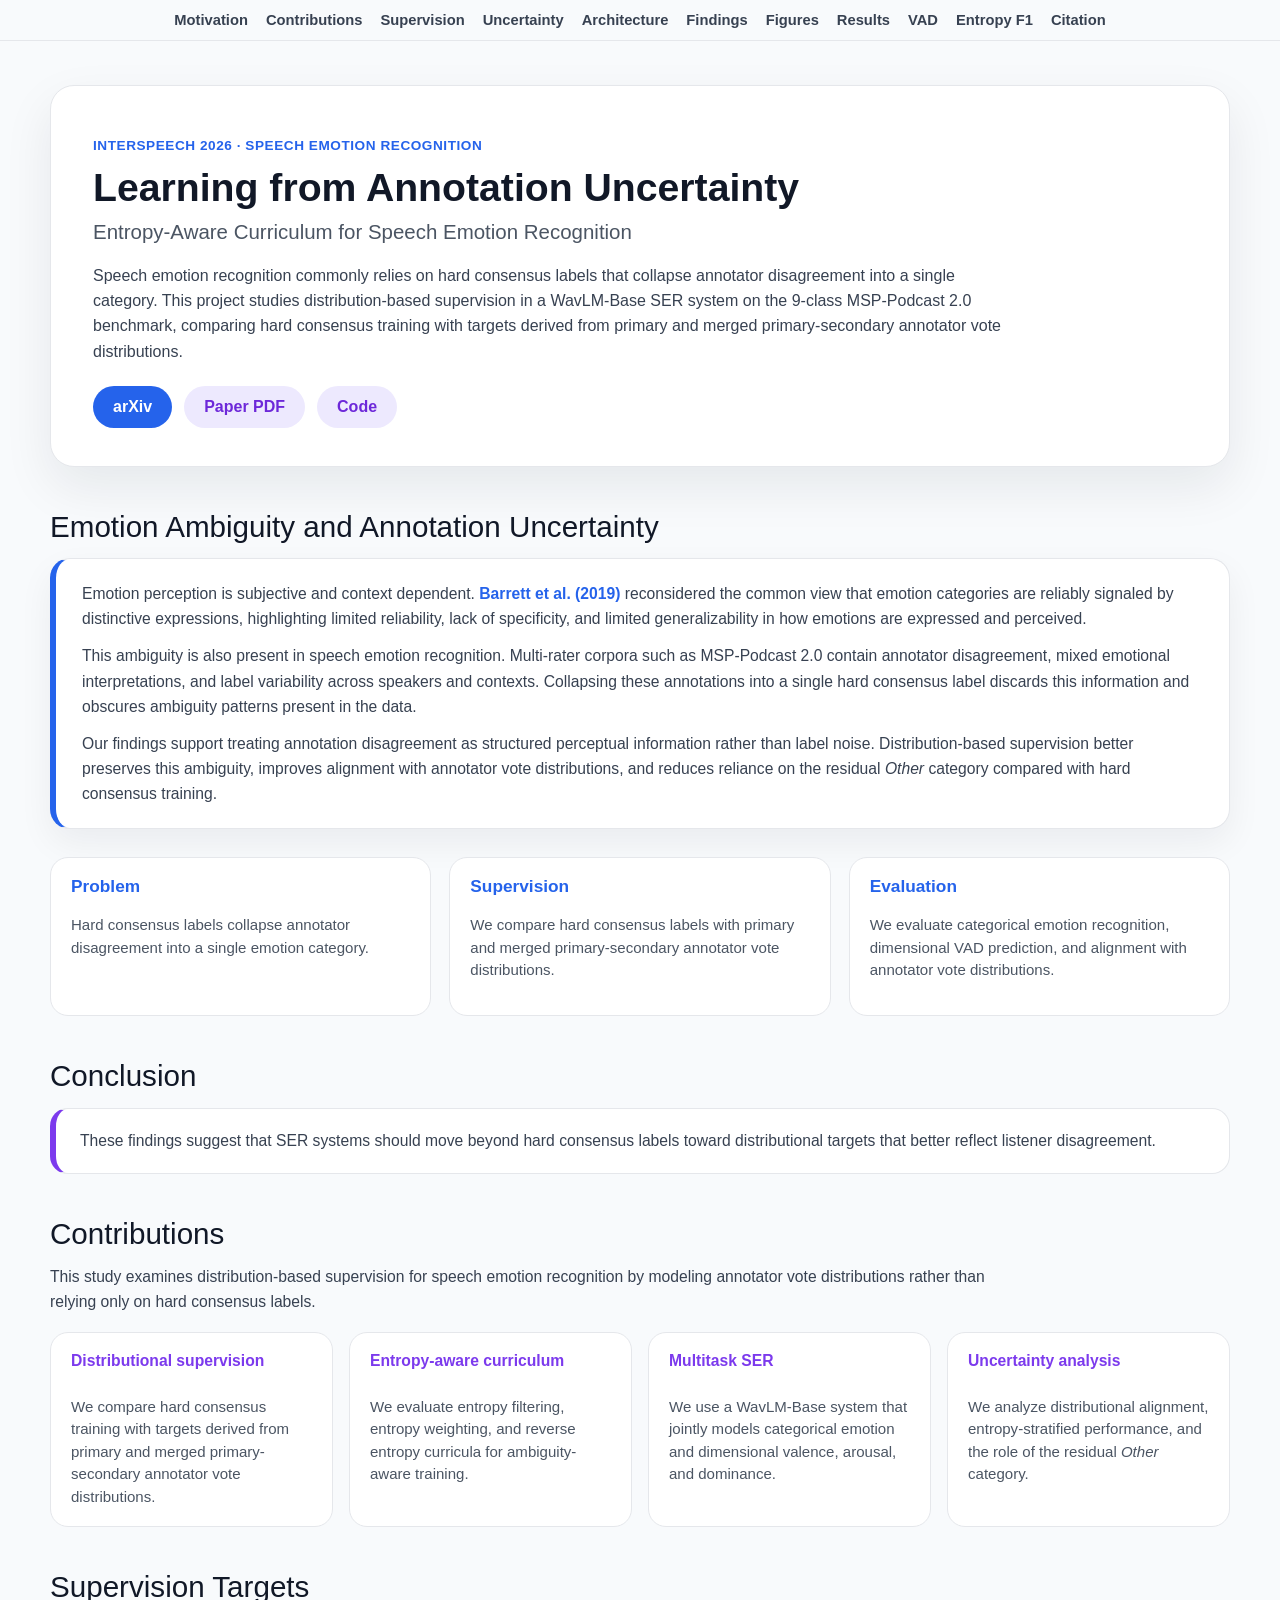
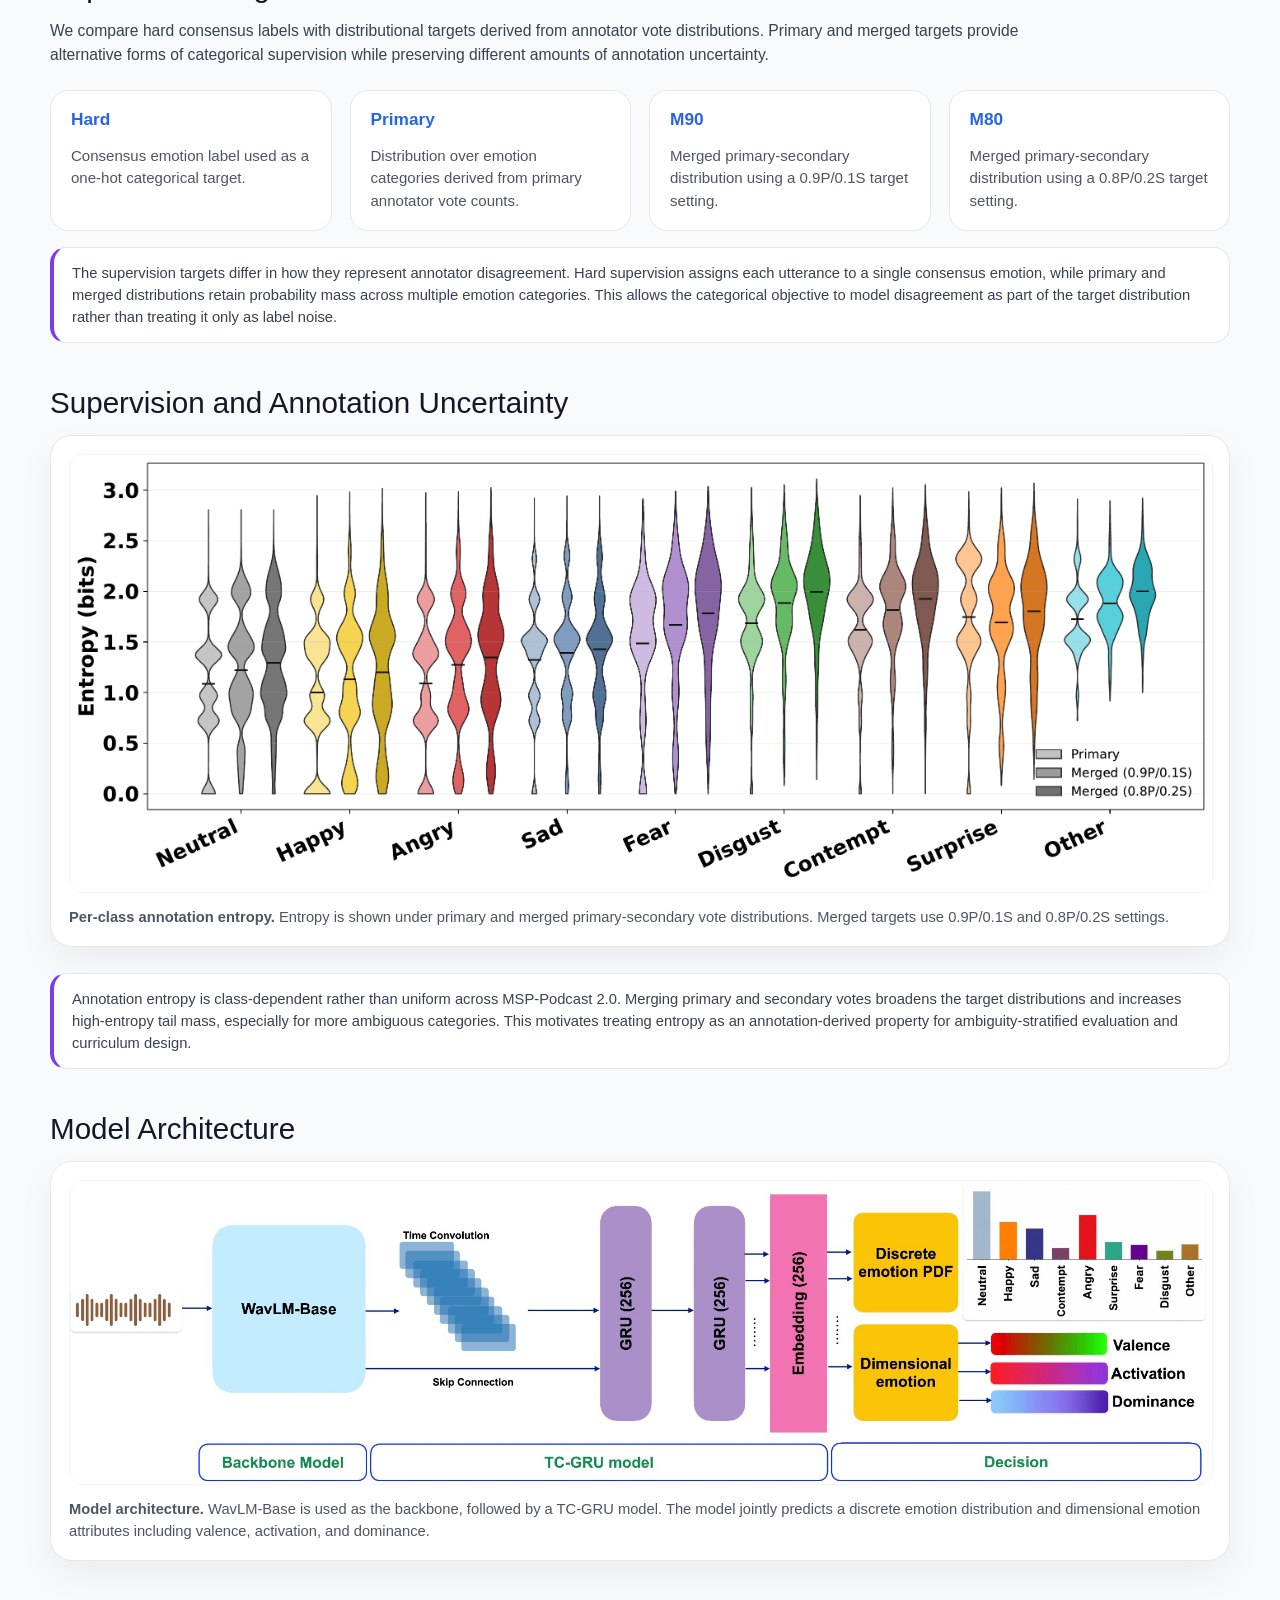
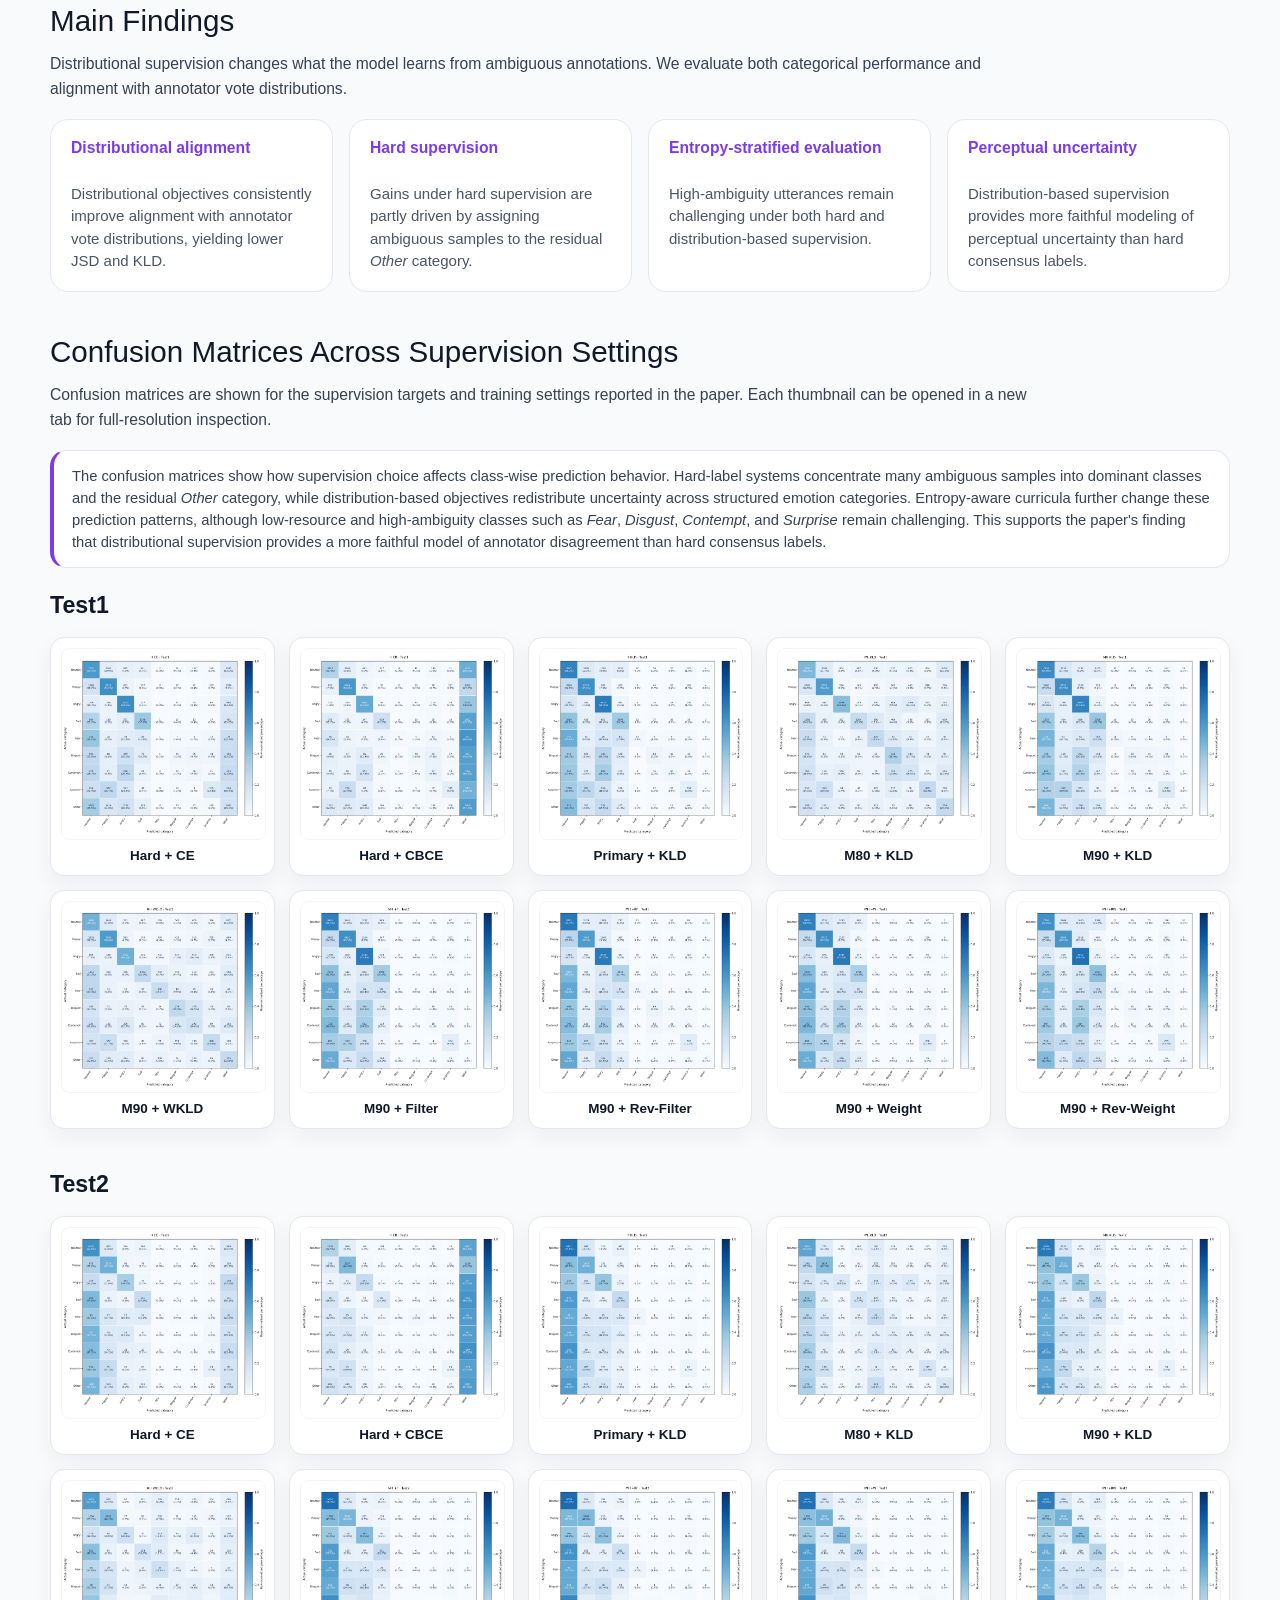
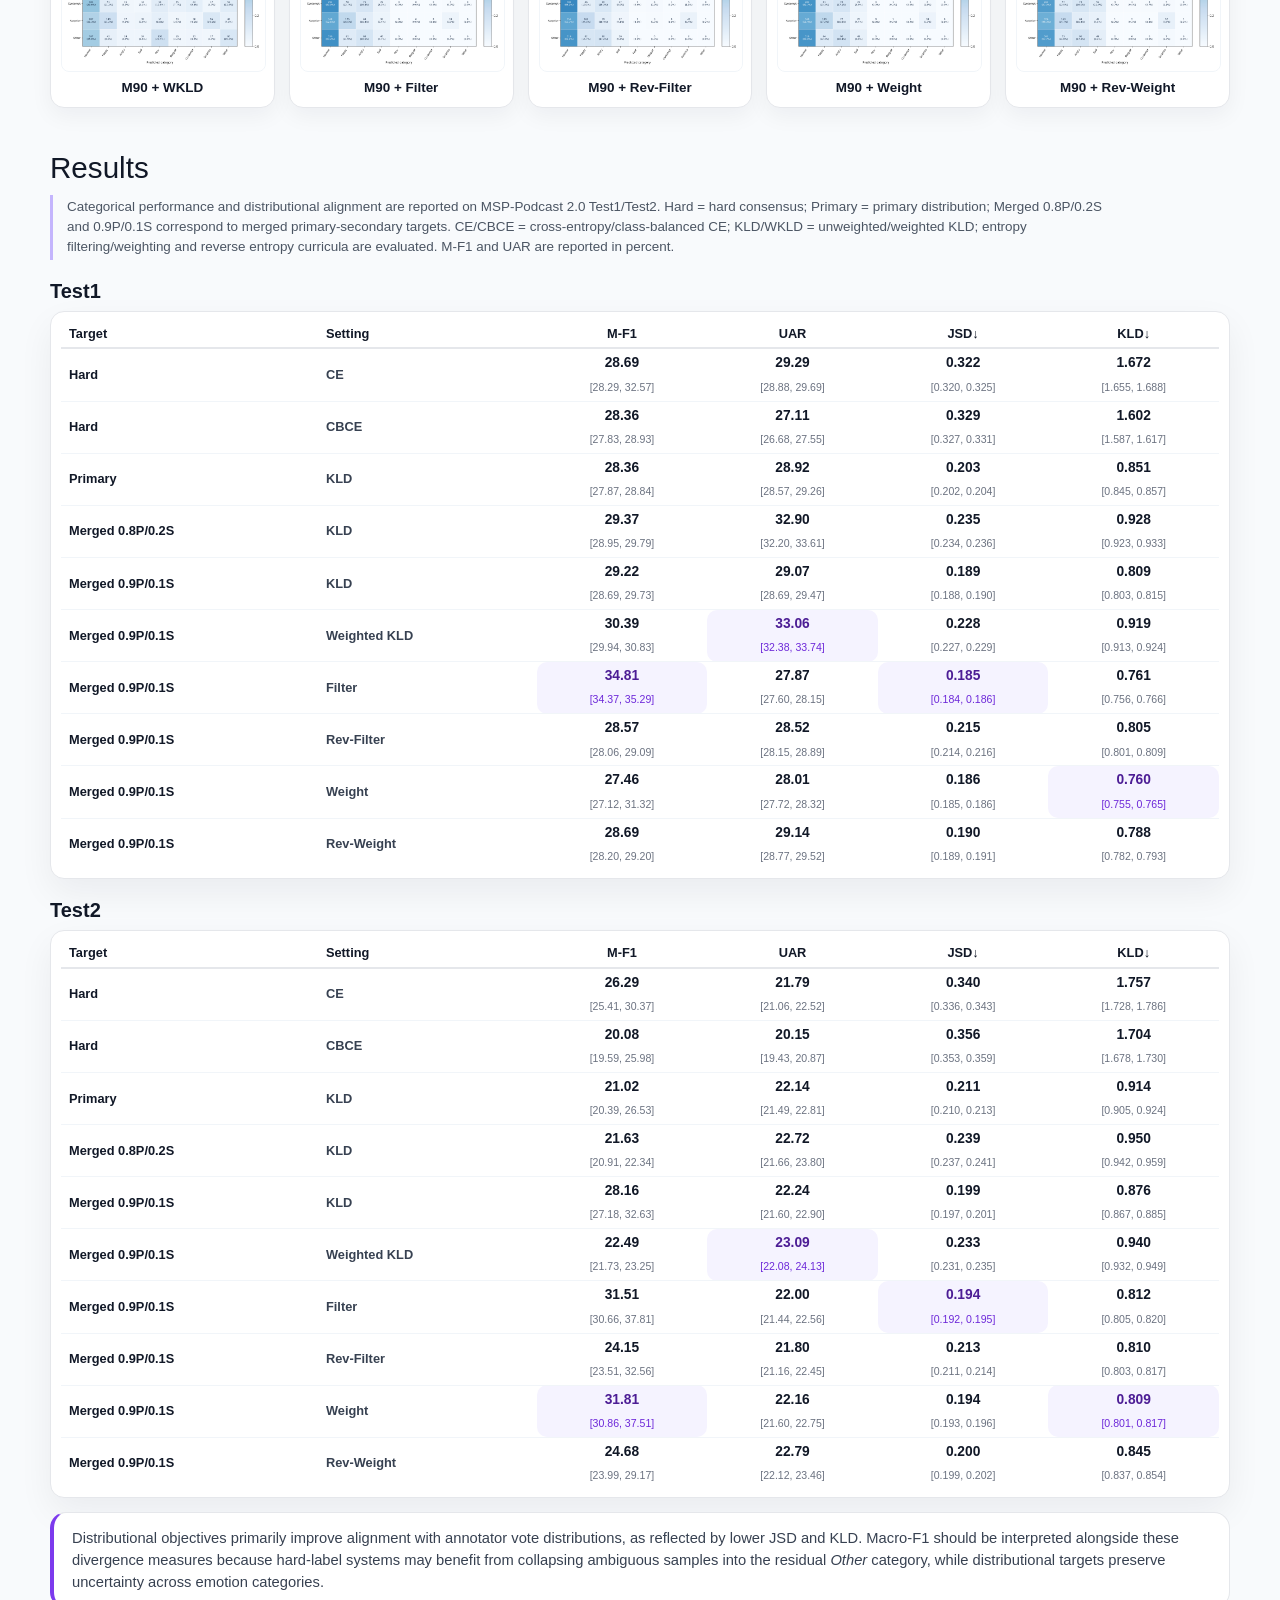
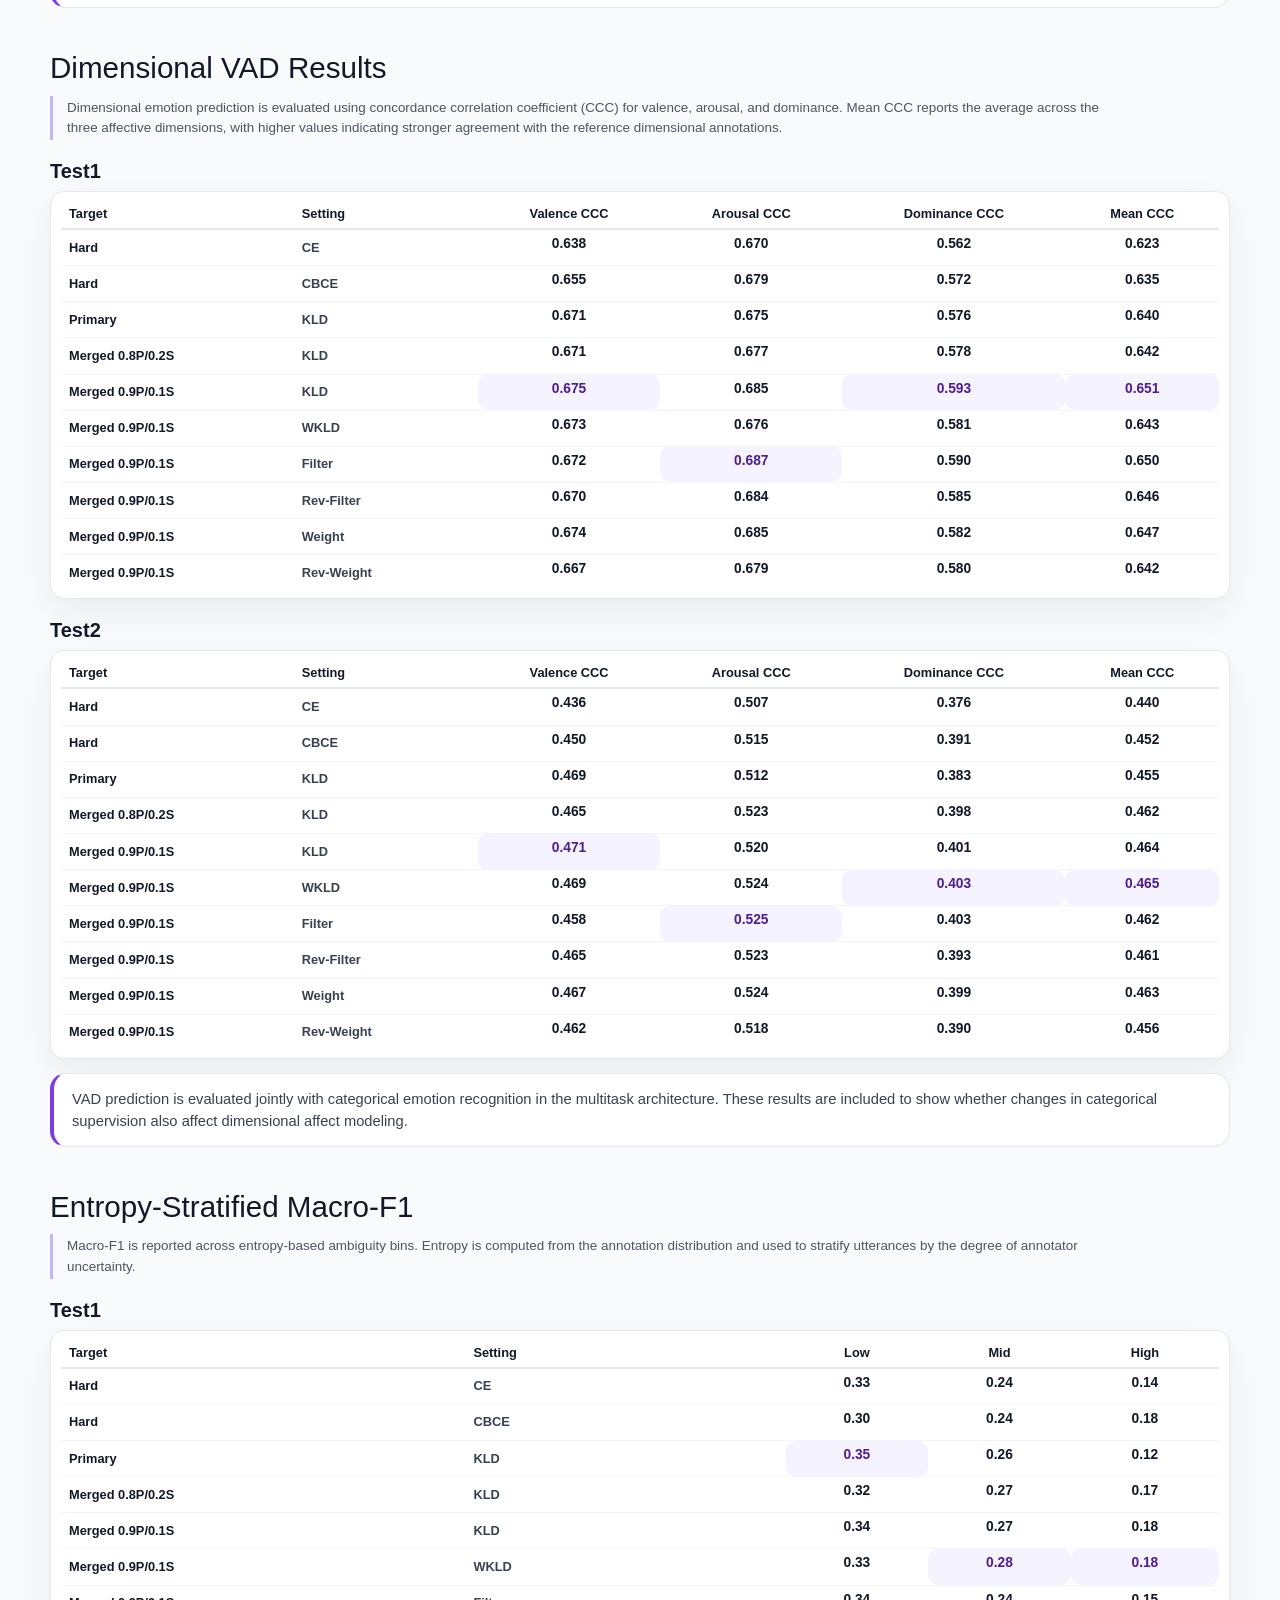
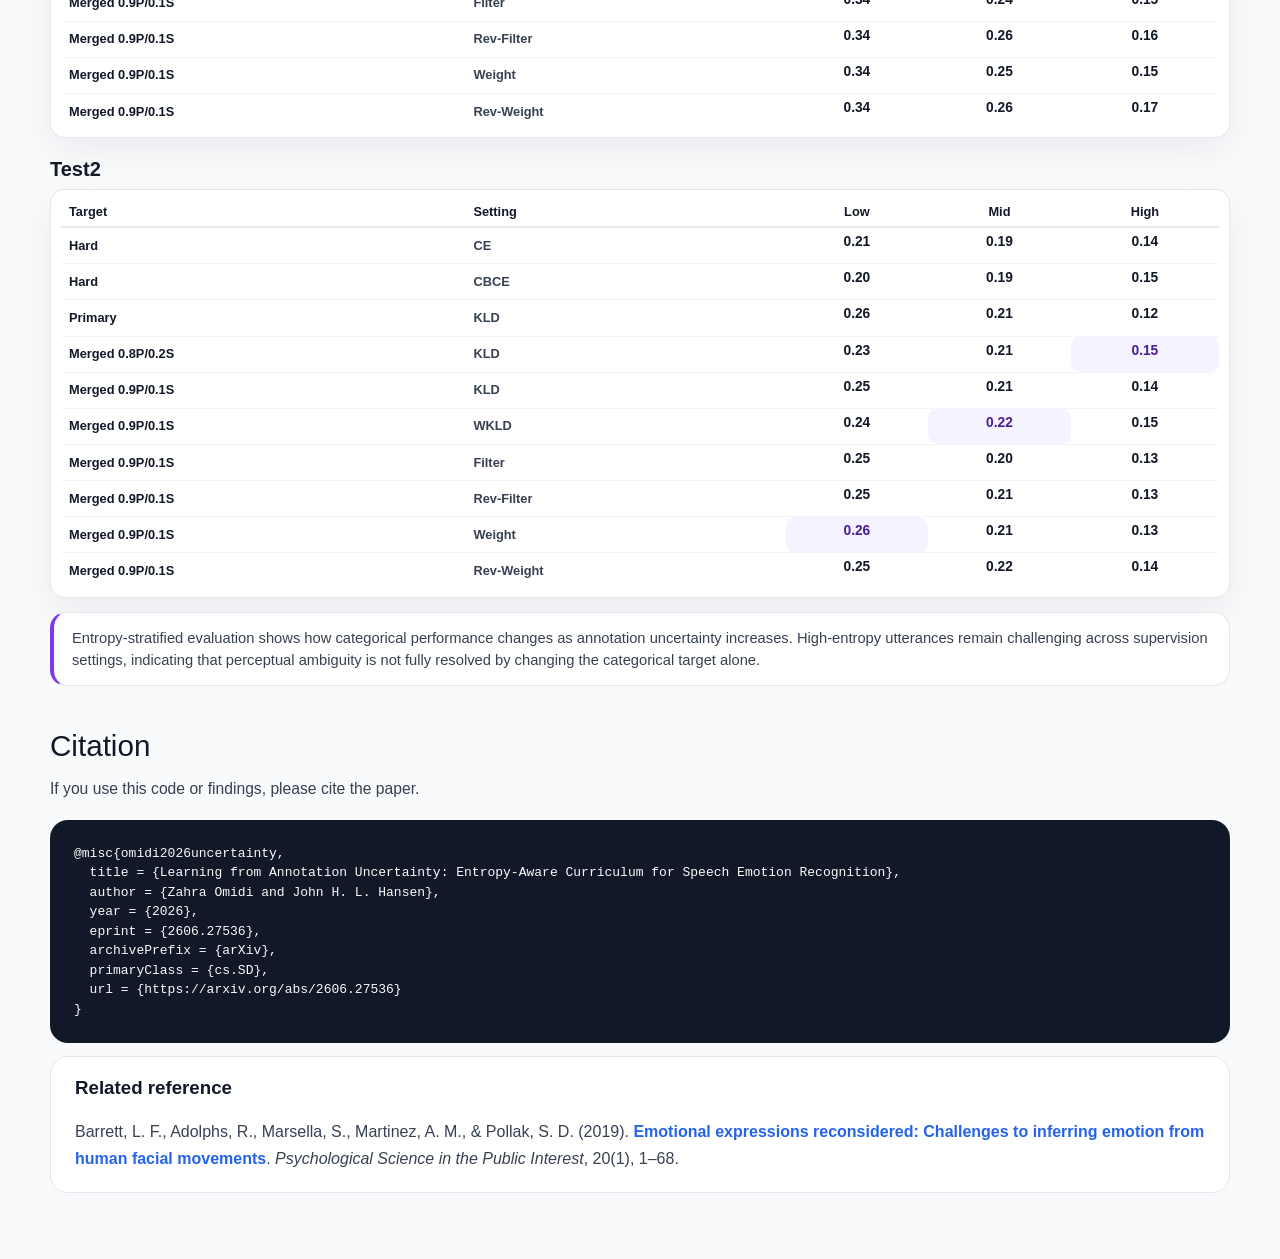
==== commit db2941af: "Remove UMAP figures from project site" ====
--- a/docs/index.html
+++ b/docs/index.html
@@ -19,7 +19,6 @@
     <a href="#results">Results</a>
     <a href="#vad-results">VAD</a>
     <a href="#entropy-stratified-results">Entropy F1</a>
-    <a href="#embedding">Embedding</a>
     <a href="#citation">Citation</a>
   </nav>
 
@@ -986,17 +985,6 @@
 
     </section>
 
-
-<section class="section" id="embedding">
-      <h2 class="section-title">Embedding Visualization</h2>
-      <div class="figure-card">
-        <img src="assets/umap_comparison.jpg" alt="UMAP comparison for hard labels, entropy filtering, and entropy weighting">
-        <div class="figure-caption">
-          <strong>Utterance-level embedding visualization.</strong> UMAP projections compare Hard-CBCE, M90 entropy filtering, and M90 entropy weighting.
-        </div>
-      </div>
-    </section>
-
 <section class="section" id="citation">
       <h2 class="section-title">Citation</h2>
       <p class="section-text">
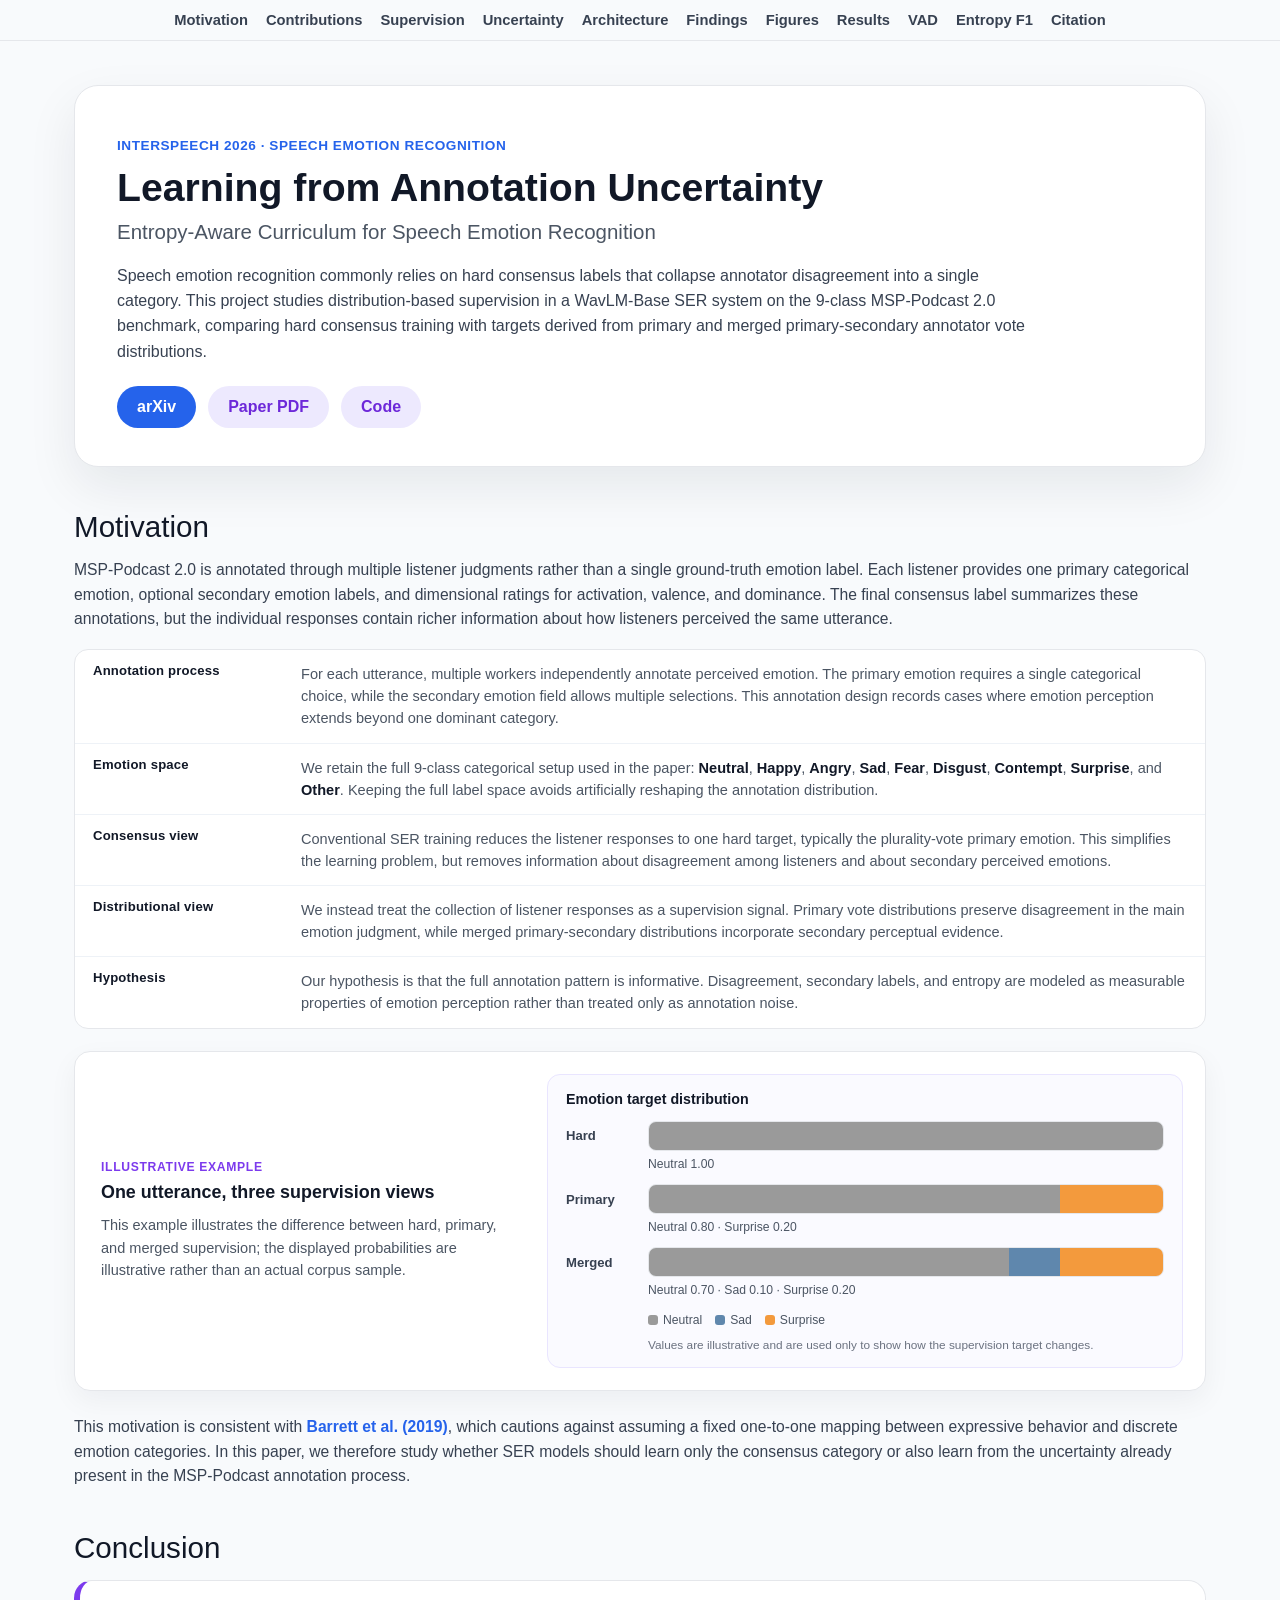
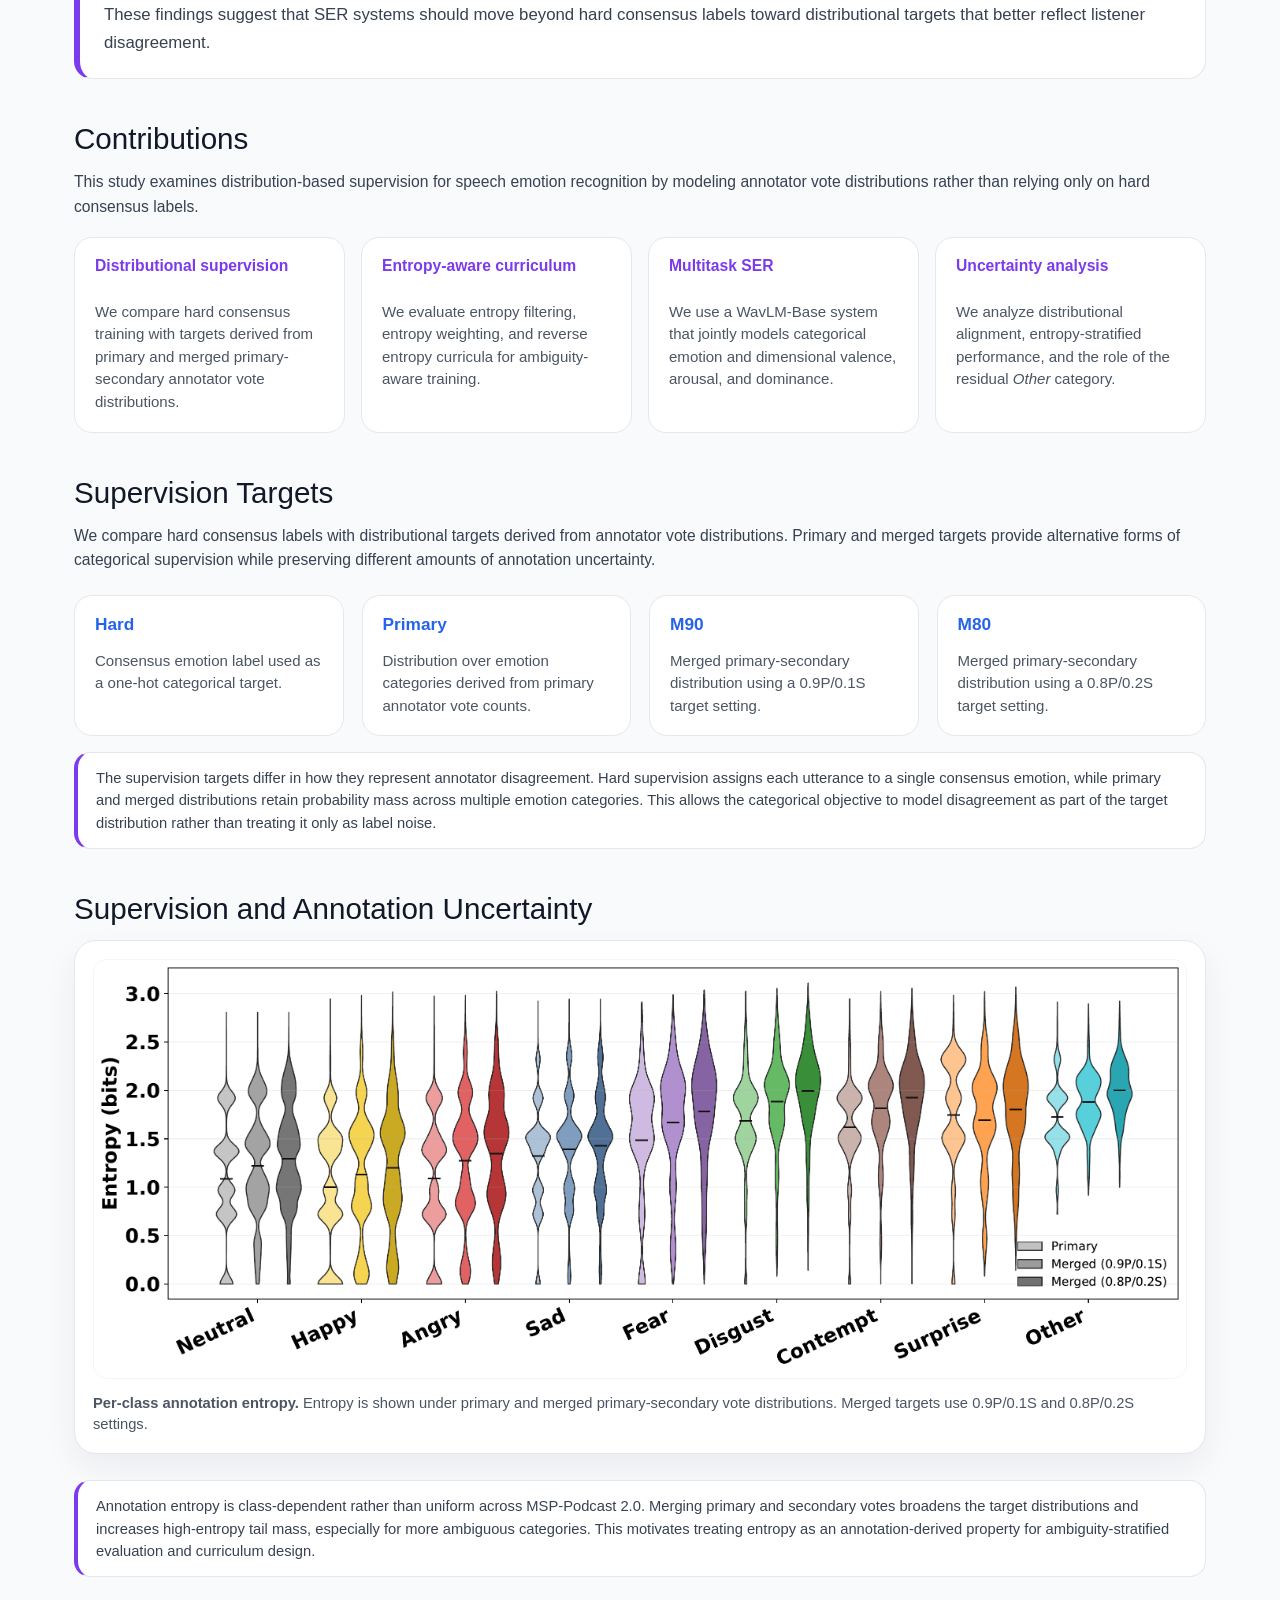
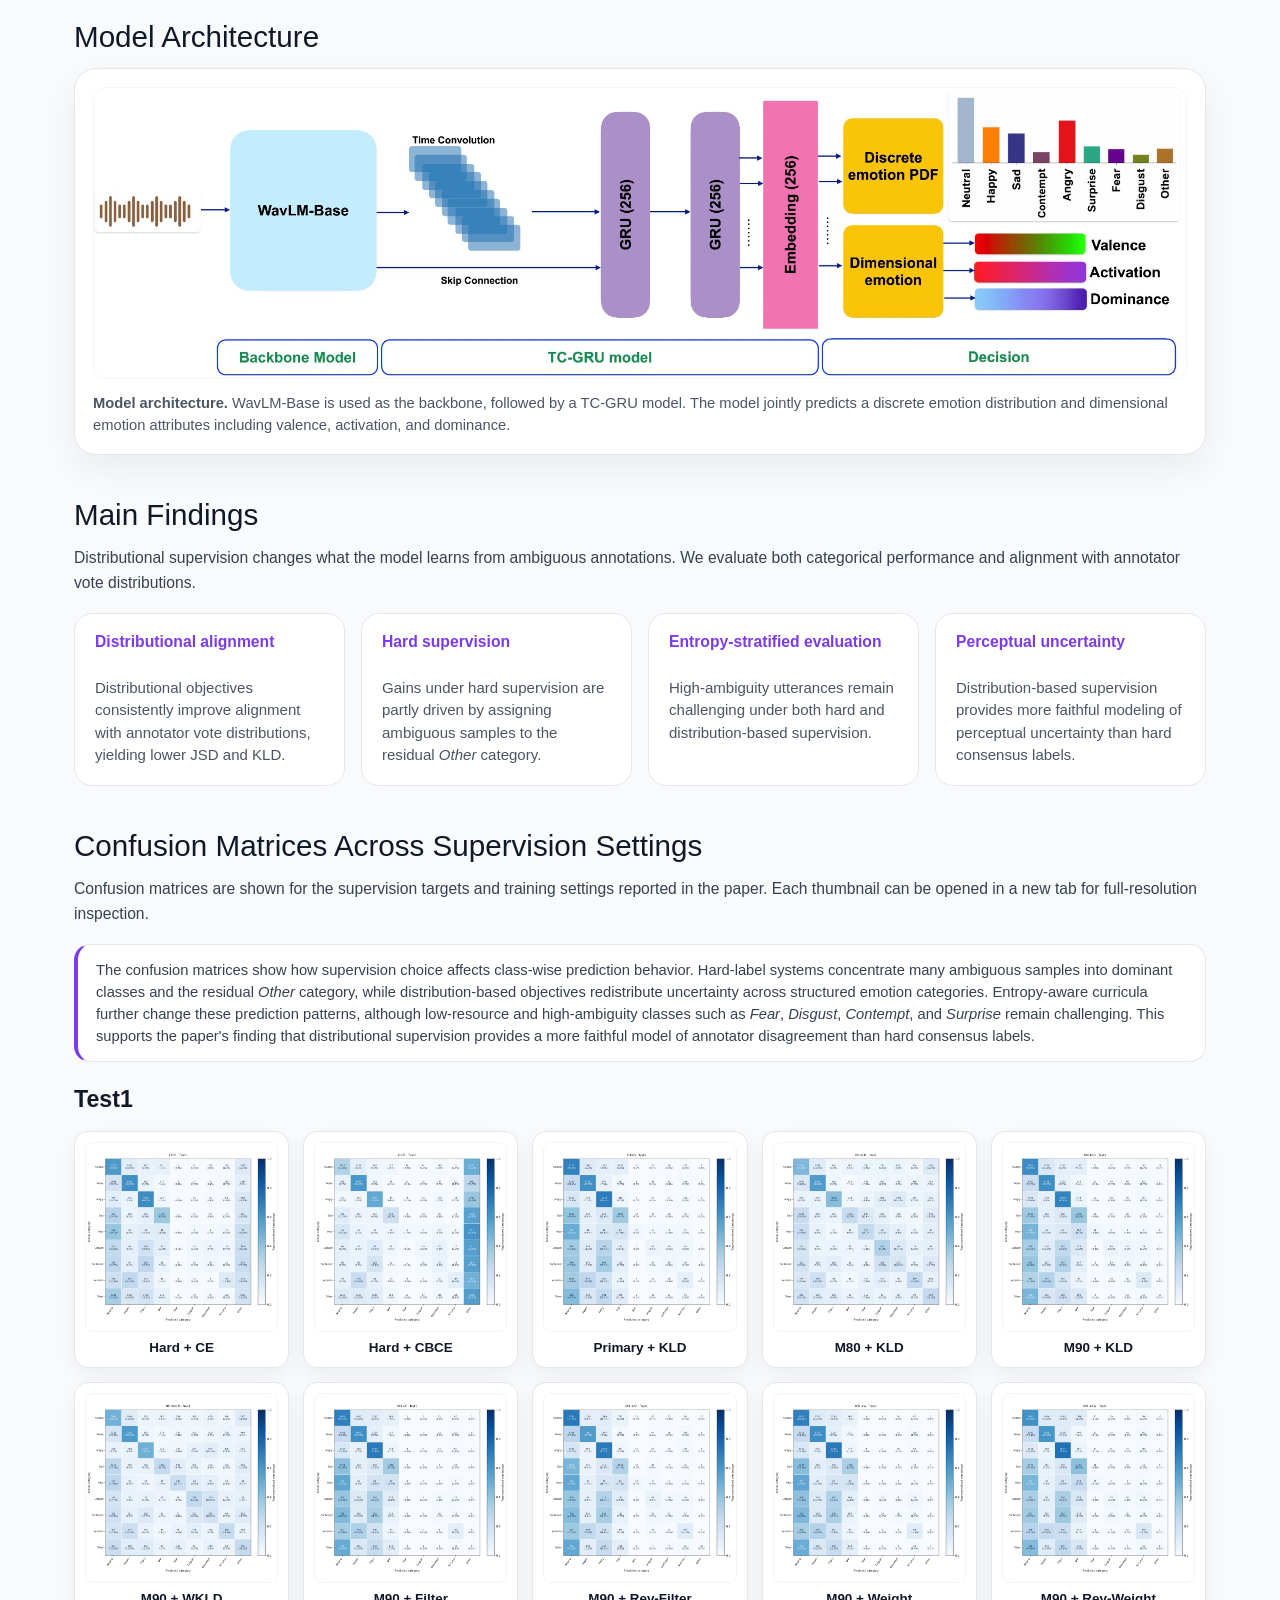
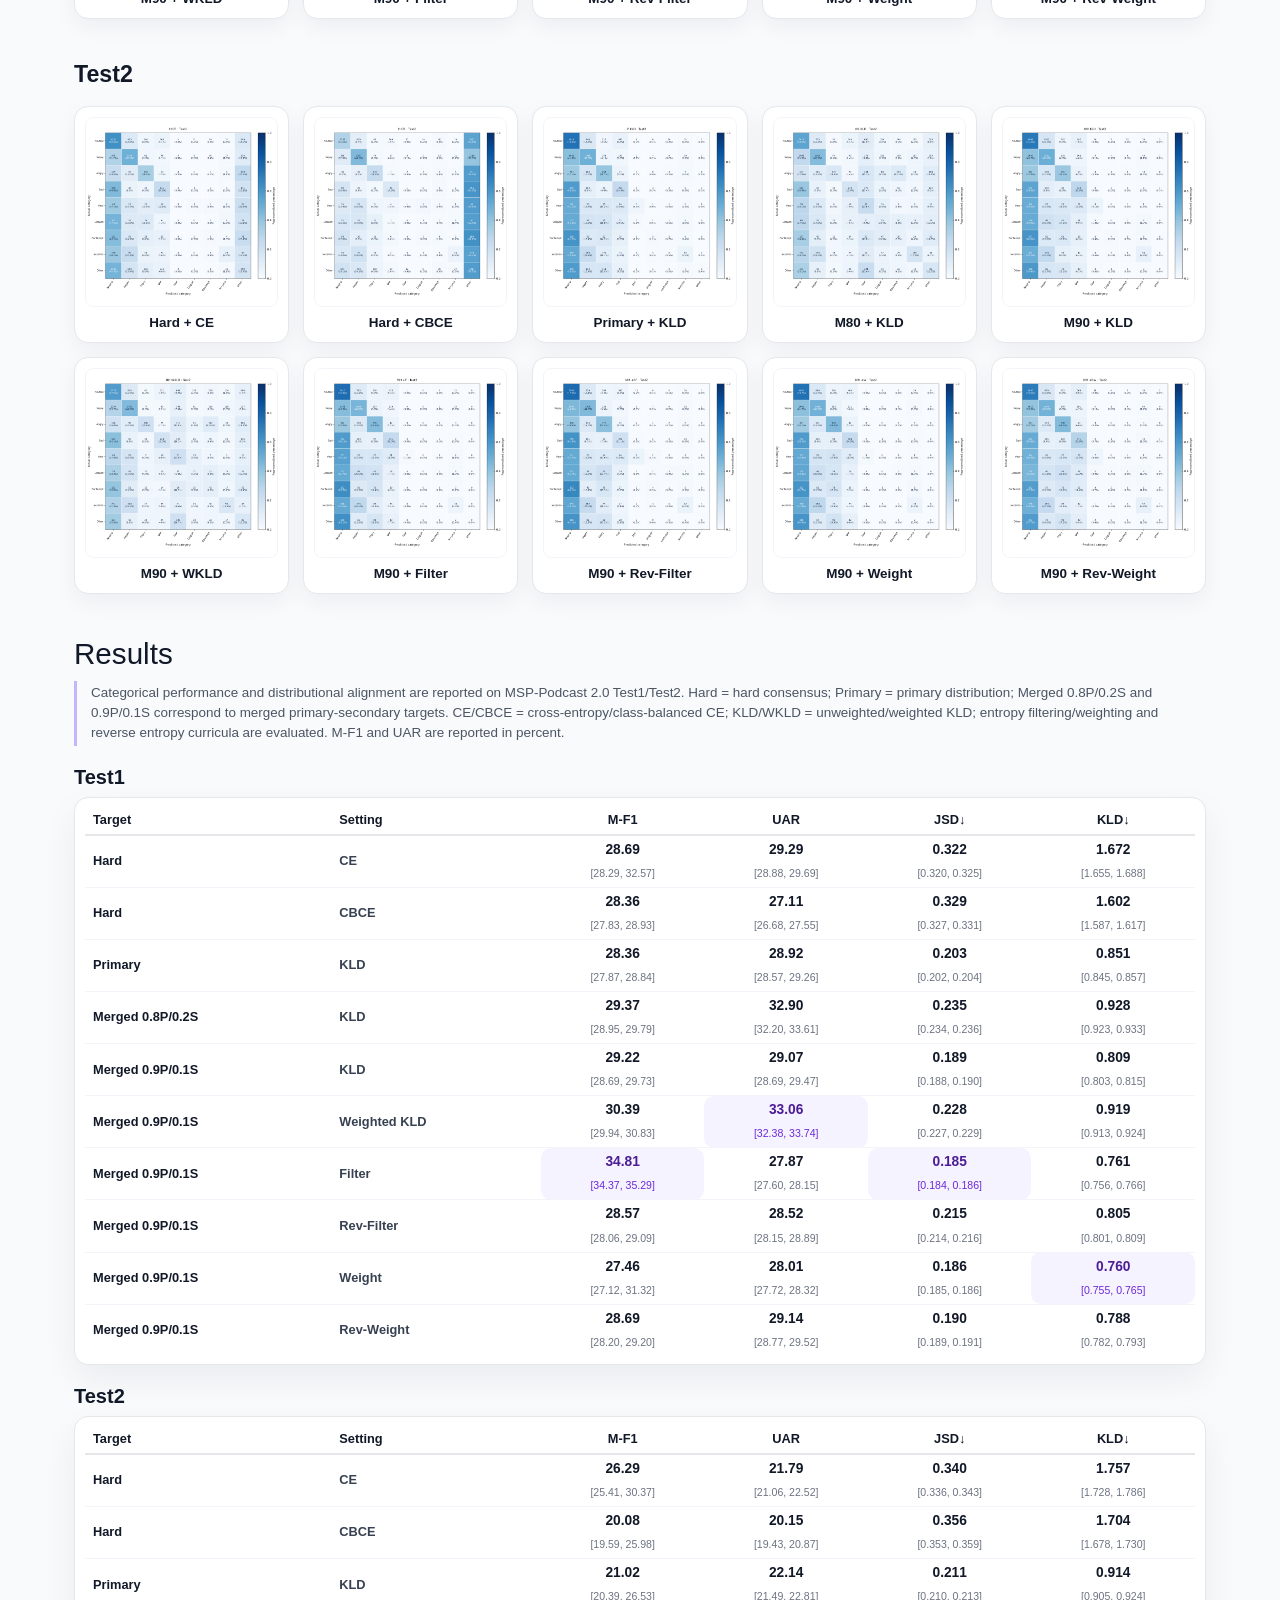
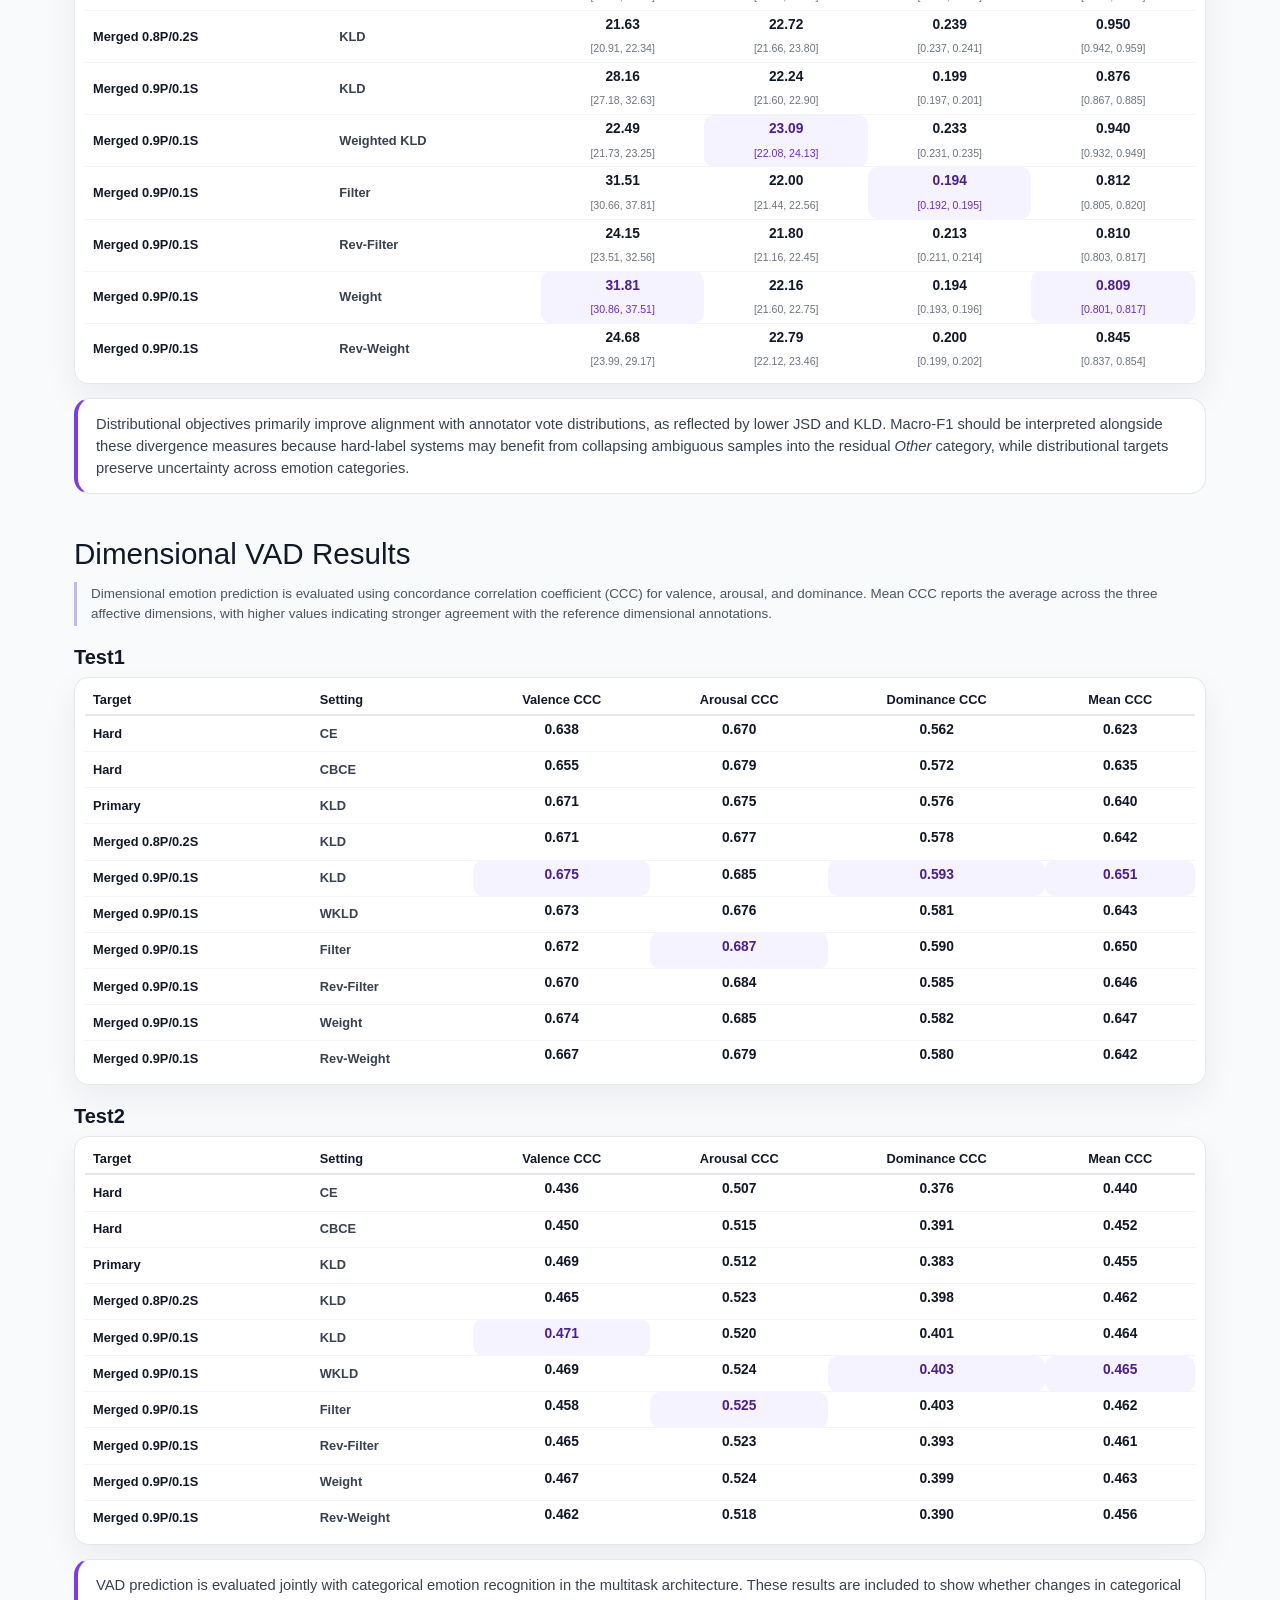
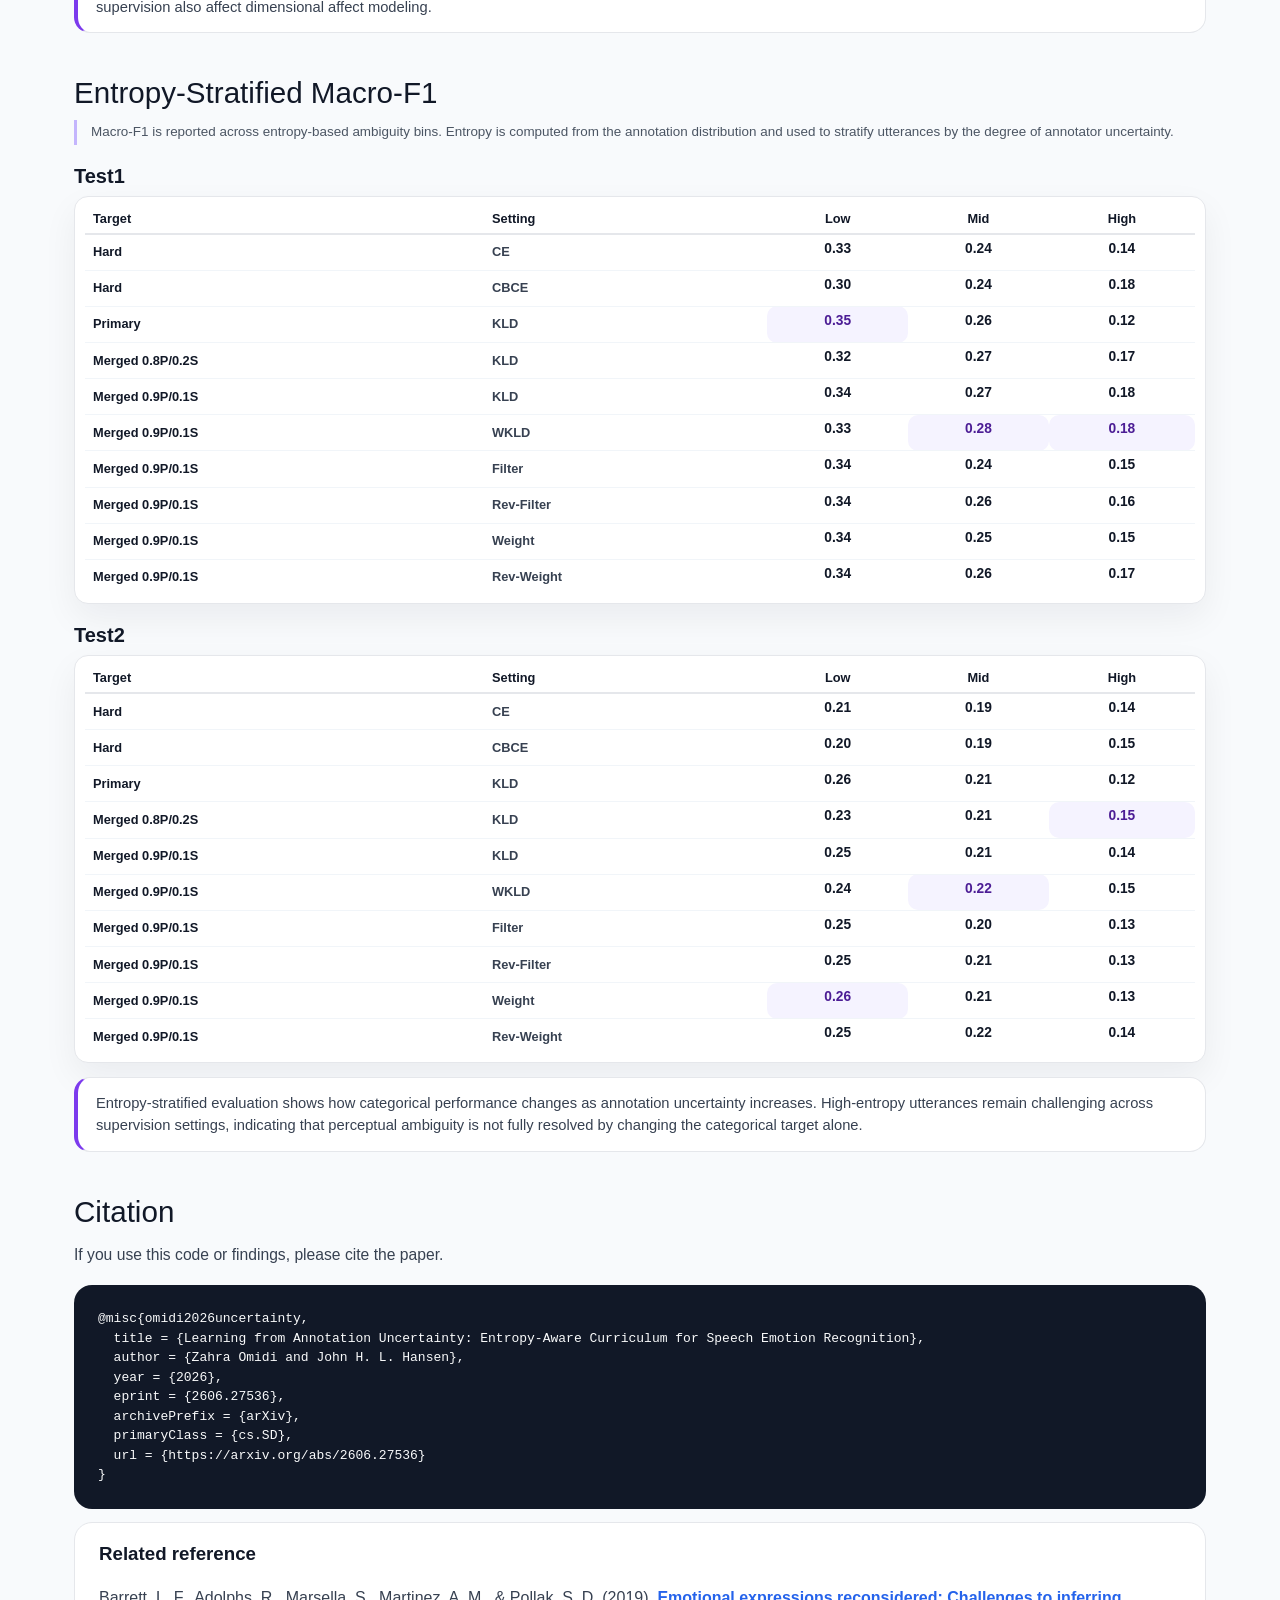
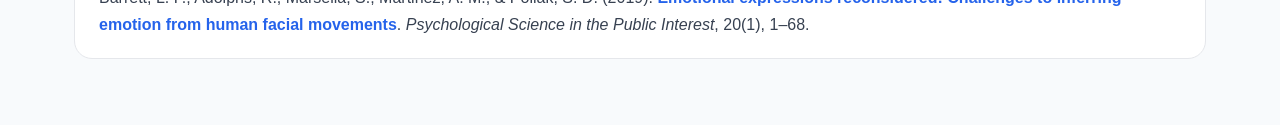
==== commit 38473691: "Refine motivation layout and annotation visualization" ====
--- a/docs/index.html
+++ b/docs/index.html
@@ -1,997 +1,1001 @@
 <!DOCTYPE html>
+
 <html lang="en">
 <head>
-  <meta charset="UTF-8" />
-  <meta name="viewport" content="width=device-width, initial-scale=1.0" />
-  <title>Learning from Annotation Uncertainty</title>
-  <link rel="stylesheet" href="style.css" />
+<meta charset="utf-8"/>
+<meta content="width=device-width, initial-scale=1.0" name="viewport"/>
+<title>Learning from Annotation Uncertainty</title>
+<link href="style.css" rel="stylesheet"/>
 </head>
 <body>
-
-  <nav class="top-nav">
-    <a href="#motivation">Motivation</a>
-    <a href="#contributions">Contributions</a>
-    <a href="#supervision">Supervision</a>
-    <a href="#uncertainty">Uncertainty</a>
-    <a href="#architecture">Architecture</a>
-    <a href="#findings">Findings</a>
-    <a href="#confusion-matrices">Figures</a>
-    <a href="#results">Results</a>
-    <a href="#vad-results">VAD</a>
-    <a href="#entropy-stratified-results">Entropy F1</a>
-    <a href="#citation">Citation</a>
-  </nav>
-
-  <main class="container">
-
-    <section class="hero">
-      <p class="tag">Interspeech 2026 · Speech Emotion Recognition</p>
-      <h1>Learning from Annotation Uncertainty</h1>
-      <h2>Entropy-Aware Curriculum for Speech Emotion Recognition</h2>
-
-      <p class="summary">
+<nav class="top-nav">
+<a href="#motivation">Motivation</a>
+<a href="#contributions">Contributions</a>
+<a href="#supervision">Supervision</a>
+<a href="#uncertainty">Uncertainty</a>
+<a href="#architecture">Architecture</a>
+<a href="#findings">Findings</a>
+<a href="#confusion-matrices">Figures</a>
+<a href="#results">Results</a>
+<a href="#vad-results">VAD</a>
+<a href="#entropy-stratified-results">Entropy F1</a>
+<a href="#citation">Citation</a>
+</nav>
+<main class="container">
+<section class="hero">
+<p class="tag">Interspeech 2026 · Speech Emotion Recognition</p>
+<h1>Learning from Annotation Uncertainty</h1>
+<h2>Entropy-Aware Curriculum for Speech Emotion Recognition</h2>
+<p class="summary">
         Speech emotion recognition commonly relies on hard consensus labels that collapse annotator disagreement into a single category.
         This project studies distribution-based supervision in a WavLM-Base SER system on the 9-class MSP-Podcast 2.0 benchmark,
         comparing hard consensus training with targets derived from primary and merged primary-secondary annotator vote distributions.
       </p>
-
-      <div class="buttons">
-        <a href="https://arxiv.org/abs/2606.27536" class="button">arXiv</a>
-        <a href="https://arxiv.org/pdf/2606.27536" class="button secondary">Paper PDF</a>
-        <a href="https://github.com/zahraomidi/MSP-PODCAST_WavLM" class="button secondary">Code</a>
-      </div>
-    </section>
-
-
-    <section class="section intro-context" id="motivation">
-      <h2 class="section-title">Emotion Ambiguity and Annotation Uncertainty</h2>
-      <div class="context-card">
-        <p>
-          Emotion perception is subjective and context dependent. <a href="https://doi.org/10.1177/1529100619832930">Barrett et al. (2019)</a> reconsidered the common view that emotion categories are reliably signaled by distinctive expressions, highlighting limited reliability, lack of specificity, and limited generalizability in how emotions are expressed and perceived.
-        </p>
-        <p>
-          This ambiguity is also present in speech emotion recognition. Multi-rater corpora such as MSP-Podcast 2.0 contain annotator disagreement, mixed emotional interpretations, and label variability across speakers and contexts. Collapsing these annotations into a single hard consensus label discards this information and obscures ambiguity patterns present in the data.
-        </p>
-        <p>
-          Our findings support treating annotation disagreement as structured perceptual information rather than label noise. Distribution-based supervision better preserves this ambiguity, improves alignment with annotator vote distributions, and reduces reliance on the residual <em>Other</em> category compared with hard consensus training.
-        </p>
-      </div>
-    </section>
-
-    <section class="cards">
-      <div class="card">
-        <h3>Problem</h3>
-        <p>Hard consensus labels collapse annotator disagreement into a single emotion category.</p>
-      </div>
-      <div class="card">
-        <h3>Supervision</h3>
-        <p>We compare hard consensus labels with primary and merged primary-secondary annotator vote distributions.</p>
-      </div>
-      <div class="card">
-        <h3>Evaluation</h3>
-        <p>We evaluate categorical emotion recognition, dimensional VAD prediction, and alignment with annotator vote distributions.</p>
-      </div>
-    </section>
-
-    <section class="section">
-      <h2 class="section-title">Conclusion</h2>
-      <div class="conclusion-box">
-        <p>
+<div class="buttons">
+<a class="button" href="https://arxiv.org/abs/2606.27536">arXiv</a>
+<a class="button secondary" href="https://arxiv.org/pdf/2606.27536">Paper PDF</a>
+<a class="button secondary" href="https://github.com/zahraomidi/MSP-PODCAST_WavLM">Code</a>
+</div>
+</section>
+<section class="section intro-context" id="motivation">
+<h2 class="section-title">Motivation</h2>
+<p class="section-text">
+        MSP-Podcast 2.0 is annotated through multiple listener judgments rather than a single ground-truth emotion label. Each listener provides one primary categorical emotion, optional secondary emotion labels, and dimensional ratings for activation, valence, and dominance. The final consensus label summarizes these annotations, but the individual responses contain richer information about how listeners perceived the same utterance.
+      </p>
+<div class="corpus-readme">
+<div class="readme-row">
+<div class="readme-label">Annotation process</div>
+<div class="readme-content">
+            For each utterance, multiple workers independently annotate perceived emotion. The primary emotion requires a single categorical choice, while the secondary emotion field allows multiple selections. This annotation design records cases where emotion perception extends beyond one dominant category.
+          </div>
+</div>
+<div class="readme-row">
+<div class="readme-label">Emotion space</div>
+<div class="readme-content">
+            We retain the full 9-class categorical setup used in the paper: <em>Neutral</em>, <em>Happy</em>, <em>Angry</em>, <em>Sad</em>, <em>Fear</em>, <em>Disgust</em>, <em>Contempt</em>, <em>Surprise</em>, and <em>Other</em>. Keeping the full label space avoids artificially reshaping the annotation distribution.
+          </div>
+</div>
+<div class="readme-row">
+<div class="readme-label">Consensus view</div>
+<div class="readme-content">
+            Conventional SER training reduces the listener responses to one hard target, typically the plurality-vote primary emotion. This simplifies the learning problem, but removes information about disagreement among listeners and about secondary perceived emotions.
+          </div>
+</div>
+<div class="readme-row">
+<div class="readme-label">Distributional view</div>
+<div class="readme-content">
+            We instead treat the collection of listener responses as a supervision signal. Primary vote distributions preserve disagreement in the main emotion judgment, while merged primary-secondary distributions incorporate secondary perceptual evidence.
+          </div>
+</div>
+<div class="readme-row">
+<div class="readme-label">Hypothesis</div>
+<div class="readme-content">
+            Our hypothesis is that the full annotation pattern is informative. Disagreement, secondary labels, and entropy are modeled as measurable properties of emotion perception rather than treated only as annotation noise.
+          </div>
+</div>
+</div>
+<div class="annotation-example" aria-labelledby="annotation-example-title">
+  <div class="annotation-example-copy">
+    <div class="example-kicker">Illustrative example</div>
+    <h3 id="annotation-example-title">One utterance, three supervision views</h3>
+    <p>
+      This example illustrates the difference between hard, primary, and merged supervision; the displayed
+      probabilities are illustrative rather than an actual corpus sample.
+    </p>
+  </div>
+
+  <div class="annotation-chart"
+     role="img"
+     aria-label="Illustrative comparison of hard, primary, and merged emotion targets">
+
+  <div class="annotation-chart-title">Emotion target distribution</div>
+
+  <div class="annotation-bar-row">
+    <div class="annotation-bar-label">Hard</div>
+    <div class="annotation-bar-track">
+      <div class="annotation-segment neutral" style="width:100%"></div>
+    </div>
+    <div class="annotation-bar-values">Neutral 1.00</div>
+  </div>
+
+  <div class="annotation-bar-row">
+    <div class="annotation-bar-label">Primary</div>
+    <div class="annotation-bar-track">
+      <div class="annotation-segment neutral" style="width:80%"></div>
+      <div class="annotation-segment surprise" style="width:20%"></div>
+    </div>
+    <div class="annotation-bar-values">Neutral 0.80 · Surprise 0.20</div>
+  </div>
+
+  <div class="annotation-bar-row">
+    <div class="annotation-bar-label">Merged</div>
+    <div class="annotation-bar-track">
+      <div class="annotation-segment neutral" style="width:70%"></div>
+      <div class="annotation-segment sad" style="width:10%"></div>
+      <div class="annotation-segment surprise" style="width:20%"></div>
+    </div>
+    <div class="annotation-bar-values">Neutral 0.70 · Sad 0.10 · Surprise 0.20</div>
+  </div>
+
+  <div class="annotation-legend" aria-hidden="true">
+    <span><i class="neutral"></i>Neutral</span>
+    <span><i class="sad"></i>Sad</span>
+    <span><i class="surprise"></i>Surprise</span>
+  </div>
+
+  <p class="annotation-chart-note">
+    Values are illustrative and are used only to show how the supervision target changes.
+  </p>
+</div>
+</div>
+<p class="section-text">
+        This motivation is consistent with <a class="inline-ref" href="#citation">Barrett et al. (2019)</a>, which cautions against assuming a fixed one-to-one mapping between expressive behavior and discrete emotion categories. In this paper, we therefore study whether SER models should learn only the consensus category or also learn from the uncertainty already present in the MSP-Podcast annotation process.
+      </p>
+
+</section>
+<section class="section">
+<h2 class="section-title">Conclusion</h2>
+<div class="conclusion-box">
+<p>
           These findings suggest that SER systems should move beyond hard consensus labels toward distributional targets that better reflect listener disagreement.
         </p>
-      </div>
-    </section>
-
+</div>
+</section>
 <section class="section" id="contributions">
-      <h2 class="section-title">Contributions</h2>
-      <p class="section-text">
+<h2 class="section-title">Contributions</h2>
+<p class="section-text">
         This study examines distribution-based supervision for speech emotion recognition by modeling annotator vote distributions rather than relying only on hard consensus labels.
       </p>
-
-      <div class="findings">
-        <div class="finding">
-          <span class="number">Distributional supervision</span>
-          <p>We compare hard consensus training with targets derived from primary and merged primary-secondary annotator vote distributions.</p>
-        </div>
-
-        <div class="finding">
-          <span class="number">Entropy-aware curriculum</span>
-          <p>We evaluate entropy filtering, entropy weighting, and reverse entropy curricula for ambiguity-aware training.</p>
-        </div>
-
-        <div class="finding">
-          <span class="number">Multitask SER</span>
-          <p>We use a WavLM-Base system that jointly models categorical emotion and dimensional valence, arousal, and dominance.</p>
-        </div>
-
-        <div class="finding">
-          <span class="number">Uncertainty analysis</span>
-          <p>We analyze distributional alignment, entropy-stratified performance, and the role of the residual <em>Other</em> category.</p>
-        </div>
-      </div>
-    </section>
-
+<div class="findings">
+<div class="finding">
+<span class="number">Distributional supervision</span>
+<p>We compare hard consensus training with targets derived from primary and merged primary-secondary annotator vote distributions.</p>
+</div>
+<div class="finding">
+<span class="number">Entropy-aware curriculum</span>
+<p>We evaluate entropy filtering, entropy weighting, and reverse entropy curricula for ambiguity-aware training.</p>
+</div>
+<div class="finding">
+<span class="number">Multitask SER</span>
+<p>We use a WavLM-Base system that jointly models categorical emotion and dimensional valence, arousal, and dominance.</p>
+</div>
+<div class="finding">
+<span class="number">Uncertainty analysis</span>
+<p>We analyze distributional alignment, entropy-stratified performance, and the role of the residual <em>Other</em> category.</p>
+</div>
+</div>
+</section>
 <section class="section" id="supervision">
-      <h2 class="section-title">Supervision Targets</h2>
-      <p class="section-text">
+<h2 class="section-title">Supervision Targets</h2>
+<p class="section-text">
         We compare hard consensus labels with distributional targets derived from annotator vote distributions.
         Primary and merged targets provide alternative forms of categorical supervision while preserving different amounts of annotation uncertainty.
       </p>
-
-      <div class="supervision-grid">
-        <div class="supervision-card">
-          <h3>Hard</h3>
-          <p>Consensus emotion label used as a one-hot categorical target.</p>
-        </div>
-
-        <div class="supervision-card">
-          <h3>Primary</h3>
-          <p>Distribution over emotion categories derived from primary annotator vote counts.</p>
-        </div>
-
-        <div class="supervision-card">
-          <h3>M90</h3>
-          <p>Merged primary-secondary distribution using a 0.9P/0.1S target setting.</p>
-        </div>
-
-        <div class="supervision-card">
-          <h3>M80</h3>
-          <p>Merged primary-secondary distribution using a 0.8P/0.2S target setting.</p>
-        </div>
-      </div>
-          <div class="analysis-card supervision-analysis">
-        <h3>Analysis</h3>
-        <p>
+<div class="supervision-grid">
+<div class="supervision-card">
+<h3>Hard</h3>
+<p>Consensus emotion label used as a one-hot categorical target.</p>
+</div>
+<div class="supervision-card">
+<h3>Primary</h3>
+<p>Distribution over emotion categories derived from primary annotator vote counts.</p>
+</div>
+<div class="supervision-card">
+<h3>M90</h3>
+<p>Merged primary-secondary distribution using a 0.9P/0.1S target setting.</p>
+</div>
+<div class="supervision-card">
+<h3>M80</h3>
+<p>Merged primary-secondary distribution using a 0.8P/0.2S target setting.</p>
+</div>
+</div>
+<div class="analysis-card supervision-analysis">
+<h3>Analysis</h3>
+<p>
           The supervision targets differ in how they represent annotator disagreement. Hard supervision assigns each utterance to a single consensus emotion, while primary and merged distributions retain probability mass across multiple emotion categories. This allows the categorical objective to model disagreement as part of the target distribution rather than treating it only as label noise.
         </p>
-      </div>
-    </section>
-
+</div>
+</section>
 <section class="section" id="uncertainty">
-      <h2 class="section-title">Supervision and Annotation Uncertainty</h2>
-      <div class="figure-card">
-        <img src="assets/entropy_by_class.png" alt="Entropy by emotion class for primary and merged vote distributions">
-        <div class="figure-caption">
-          <strong>Per-class annotation entropy.</strong> Entropy is shown under primary and merged primary-secondary vote distributions. Merged targets use 0.9P/0.1S and 0.8P/0.2S settings.
+<h2 class="section-title">Supervision and Annotation Uncertainty</h2>
+<div class="figure-card">
+<img alt="Entropy by emotion class for primary and merged vote distributions" src="assets/entropy_by_class.png"/>
+<div class="figure-caption">
+<strong>Per-class annotation entropy.</strong> Entropy is shown under primary and merged primary-secondary vote distributions. Merged targets use 0.9P/0.1S and 0.8P/0.2S settings.
         </div>
-      </div>
-          <div class="analysis-card uncertainty-analysis">
-        <h3>Analysis</h3>
-        <p>
+</div>
+<div class="analysis-card uncertainty-analysis">
+<h3>Analysis</h3>
+<p>
           Annotation entropy is class-dependent rather than uniform across MSP-Podcast 2.0. Merging primary and secondary votes broadens the target distributions and increases high-entropy tail mass, especially for more ambiguous categories. This motivates treating entropy as an annotation-derived property for ambiguity-stratified evaluation and curriculum design.
         </p>
-      </div>
-    </section>
-
+</div>
+</section>
 <section class="section" id="architecture">
-      <h2 class="section-title">Model Architecture</h2>
-      <div class="figure-card">
-        <img src="assets/architecture.jpg" alt="WavLM TC-GRU architecture for speech emotion recognition">
-        <div class="figure-caption">
-          <strong>Model architecture.</strong> WavLM-Base is used as the backbone, followed by a TC-GRU model. The model jointly predicts a discrete emotion distribution and dimensional emotion attributes including valence, activation, and dominance.
+<h2 class="section-title">Model Architecture</h2>
+<div class="figure-card">
+<img alt="WavLM TC-GRU architecture for speech emotion recognition" src="assets/architecture.jpg"/>
+<div class="figure-caption">
+<strong>Model architecture.</strong> WavLM-Base is used as the backbone, followed by a TC-GRU model. The model jointly predicts a discrete emotion distribution and dimensional emotion attributes including valence, activation, and dominance.
         </div>
-      </div>
-    </section>
-
+</div>
+</section>
 <section class="section" id="findings">
-      <h2 class="section-title">Main Findings</h2>
-      <p class="section-text">
+<h2 class="section-title">Main Findings</h2>
+<p class="section-text">
         Distributional supervision changes what the model learns from ambiguous annotations. We evaluate both categorical performance and alignment with annotator vote distributions.
       </p>
-
-      <div class="findings">
-        <div class="finding">
-          <span class="number">Distributional alignment</span>
-          <p>Distributional objectives consistently improve alignment with annotator vote distributions, yielding lower JSD and KLD.</p>
-        </div>
-
-        <div class="finding">
-          <span class="number">Hard supervision</span>
-          <p>Gains under hard supervision are partly driven by assigning ambiguous samples to the residual <em>Other</em> category.</p>
-        </div>
-
-        <div class="finding">
-          <span class="number">Entropy-stratified evaluation</span>
-          <p>High-ambiguity utterances remain challenging under both hard and distribution-based supervision.</p>
-        </div>
-
-        <div class="finding">
-          <span class="number">Perceptual uncertainty</span>
-          <p>Distribution-based supervision provides more faithful modeling of perceptual uncertainty than hard consensus labels.</p>
-        </div>
-      </div>
-    </section>
-
-
+<div class="findings">
+<div class="finding">
+<span class="number">Distributional alignment</span>
+<p>Distributional objectives consistently improve alignment with annotator vote distributions, yielding lower JSD and KLD.</p>
+</div>
+<div class="finding">
+<span class="number">Hard supervision</span>
+<p>Gains under hard supervision are partly driven by assigning ambiguous samples to the residual <em>Other</em> category.</p>
+</div>
+<div class="finding">
+<span class="number">Entropy-stratified evaluation</span>
+<p>High-ambiguity utterances remain challenging under both hard and distribution-based supervision.</p>
+</div>
+<div class="finding">
+<span class="number">Perceptual uncertainty</span>
+<p>Distribution-based supervision provides more faithful modeling of perceptual uncertainty than hard consensus labels.</p>
+</div>
+</div>
+</section>
 <section class="section" id="confusion-matrices">
-      <h2 class="section-title">Confusion Matrices Across Supervision Settings</h2>
-      <p class="section-text">
+<h2 class="section-title">Confusion Matrices Across Supervision Settings</h2>
+<p class="section-text">
         Confusion matrices are shown for the supervision targets and training settings reported in the paper. Each thumbnail can be opened in a new tab for full-resolution inspection.
       </p>
-
-      <div class="analysis-card">
-        <h3>Confusion-matrix analysis</h3>
-        <p>
+<div class="analysis-card">
+<h3>Confusion-matrix analysis</h3>
+<p>
           The confusion matrices show how supervision choice affects class-wise prediction behavior. Hard-label systems concentrate many ambiguous samples into dominant classes and the residual <em>Other</em> category, while distribution-based objectives redistribute uncertainty across structured emotion categories. Entropy-aware curricula further change these prediction patterns, although low-resource and high-ambiguity classes such as <em>Fear</em>, <em>Disgust</em>, <em>Contempt</em>, and <em>Surprise</em> remain challenging. This supports the paper's finding that distributional supervision provides a more faithful model of annotator disagreement than hard consensus labels.
         </p>
-      </div>
-
-
-
-      <h3 class="subsection-title">Test1</h3>
-      <div class="cm-thumb-grid">
-        <figure class="cm-thumb-card">
-          <a href="assets/confusion_matrices/test1/test1_h_ce_confusion.png">
-            <img src="assets/confusion_matrices/test1/test1_h_ce_confusion.png" alt="Hard + CE confusion matrix on Test1">
-          </a>
-          <figcaption>Hard + CE</figcaption>
-        </figure>
-        <figure class="cm-thumb-card">
-          <a href="assets/confusion_matrices/test1/test1_h_cb_confusion.png">
-            <img src="assets/confusion_matrices/test1/test1_h_cb_confusion.png" alt="Hard + CBCE confusion matrix on Test1">
-          </a>
-          <figcaption>Hard + CBCE</figcaption>
-        </figure>
-        <figure class="cm-thumb-card">
-          <a href="assets/confusion_matrices/test1/test1_p_kld_confusion.png">
-            <img src="assets/confusion_matrices/test1/test1_p_kld_confusion.png" alt="Primary + KLD confusion matrix on Test1">
-          </a>
-          <figcaption>Primary + KLD</figcaption>
-        </figure>
-        <figure class="cm-thumb-card">
-          <a href="assets/confusion_matrices/test1/test1_ml_kld_confusion.png">
-            <img src="assets/confusion_matrices/test1/test1_ml_kld_confusion.png" alt="M80 + KLD confusion matrix on Test1">
-          </a>
-          <figcaption>M80 + KLD</figcaption>
-        </figure>
-        <figure class="cm-thumb-card">
-          <a href="assets/confusion_matrices/test1/test1_mh_kld_confusion.png">
-            <img src="assets/confusion_matrices/test1/test1_mh_kld_confusion.png" alt="M90 + KLD confusion matrix on Test1">
-          </a>
-          <figcaption>M90 + KLD</figcaption>
-        </figure>
-        <figure class="cm-thumb-card">
-          <a href="assets/confusion_matrices/test1/test1_mh_wkld_confusion.png">
-            <img src="assets/confusion_matrices/test1/test1_mh_wkld_confusion.png" alt="M90 + WKLD confusion matrix on Test1">
-          </a>
-          <figcaption>M90 + WKLD</figcaption>
-        </figure>
-        <figure class="cm-thumb-card">
-          <a href="assets/confusion_matrices/test1/test1_mh_f_confusion.png">
-            <img src="assets/confusion_matrices/test1/test1_mh_f_confusion.png" alt="M90 + Filter confusion matrix on Test1">
-          </a>
-          <figcaption>M90 + Filter</figcaption>
-        </figure>
-        <figure class="cm-thumb-card">
-          <a href="assets/confusion_matrices/test1/test1_mh_rf_confusion.png">
-            <img src="assets/confusion_matrices/test1/test1_mh_rf_confusion.png" alt="M90 + Rev-Filter confusion matrix on Test1">
-          </a>
-          <figcaption>M90 + Rev-Filter</figcaption>
-        </figure>
-        <figure class="cm-thumb-card">
-          <a href="assets/confusion_matrices/test1/test1_mh_w_confusion.png">
-            <img src="assets/confusion_matrices/test1/test1_mh_w_confusion.png" alt="M90 + Weight confusion matrix on Test1">
-          </a>
-          <figcaption>M90 + Weight</figcaption>
-        </figure>
-        <figure class="cm-thumb-card">
-          <a href="assets/confusion_matrices/test1/test1_mh_rw_confusion.png">
-            <img src="assets/confusion_matrices/test1/test1_mh_rw_confusion.png" alt="M90 + Rev-Weight confusion matrix on Test1">
-          </a>
-          <figcaption>M90 + Rev-Weight</figcaption>
-        </figure>
-      </div>
-
-
-      <h3 class="subsection-title">Test2</h3>
-      <div class="cm-thumb-grid">
-        <figure class="cm-thumb-card">
-          <a href="assets/confusion_matrices/test2/test2_h_ce_confusion.png">
-            <img src="assets/confusion_matrices/test2/test2_h_ce_confusion.png" alt="Hard + CE confusion matrix on Test2">
-          </a>
-          <figcaption>Hard + CE</figcaption>
-        </figure>
-        <figure class="cm-thumb-card">
-          <a href="assets/confusion_matrices/test2/test2_h_cb_confusion.png">
-            <img src="assets/confusion_matrices/test2/test2_h_cb_confusion.png" alt="Hard + CBCE confusion matrix on Test2">
-          </a>
-          <figcaption>Hard + CBCE</figcaption>
-        </figure>
-        <figure class="cm-thumb-card">
-          <a href="assets/confusion_matrices/test2/test2_p_kld_confusion.png">
-            <img src="assets/confusion_matrices/test2/test2_p_kld_confusion.png" alt="Primary + KLD confusion matrix on Test2">
-          </a>
-          <figcaption>Primary + KLD</figcaption>
-        </figure>
-        <figure class="cm-thumb-card">
-          <a href="assets/confusion_matrices/test2/test2_ml_kld_confusion.png">
-            <img src="assets/confusion_matrices/test2/test2_ml_kld_confusion.png" alt="M80 + KLD confusion matrix on Test2">
-          </a>
-          <figcaption>M80 + KLD</figcaption>
-        </figure>
-        <figure class="cm-thumb-card">
-          <a href="assets/confusion_matrices/test2/test2_mh_kld_confusion.png">
-            <img src="assets/confusion_matrices/test2/test2_mh_kld_confusion.png" alt="M90 + KLD confusion matrix on Test2">
-          </a>
-          <figcaption>M90 + KLD</figcaption>
-        </figure>
-        <figure class="cm-thumb-card">
-          <a href="assets/confusion_matrices/test2/test2_mh_wkld_confusion.png">
-            <img src="assets/confusion_matrices/test2/test2_mh_wkld_confusion.png" alt="M90 + WKLD confusion matrix on Test2">
-          </a>
-          <figcaption>M90 + WKLD</figcaption>
-        </figure>
-        <figure class="cm-thumb-card">
-          <a href="assets/confusion_matrices/test2/test2_mh_f_confusion.png">
-            <img src="assets/confusion_matrices/test2/test2_mh_f_confusion.png" alt="M90 + Filter confusion matrix on Test2">
-          </a>
-          <figcaption>M90 + Filter</figcaption>
-        </figure>
-        <figure class="cm-thumb-card">
-          <a href="assets/confusion_matrices/test2/test2_mh_rf_confusion.png">
-            <img src="assets/confusion_matrices/test2/test2_mh_rf_confusion.png" alt="M90 + Rev-Filter confusion matrix on Test2">
-          </a>
-          <figcaption>M90 + Rev-Filter</figcaption>
-        </figure>
-        <figure class="cm-thumb-card">
-          <a href="assets/confusion_matrices/test2/test2_mh_w_confusion.png">
-            <img src="assets/confusion_matrices/test2/test2_mh_w_confusion.png" alt="M90 + Weight confusion matrix on Test2">
-          </a>
-          <figcaption>M90 + Weight</figcaption>
-        </figure>
-        <figure class="cm-thumb-card">
-          <a href="assets/confusion_matrices/test2/test2_mh_rw_confusion.png">
-            <img src="assets/confusion_matrices/test2/test2_mh_rw_confusion.png" alt="M90 + Rev-Weight confusion matrix on Test2">
-          </a>
-          <figcaption>M90 + Rev-Weight</figcaption>
-        </figure>
-      </div>
-
-    </section>
-
-
+</div>
+<h3 class="subsection-title">Test1</h3>
+<div class="cm-thumb-grid">
+<figure class="cm-thumb-card">
+<a href="assets/confusion_matrices/test1/test1_h_ce_confusion.png">
+<img alt="Hard + CE confusion matrix on Test1" src="assets/confusion_matrices/test1/test1_h_ce_confusion.png"/>
+</a>
+<figcaption>Hard + CE</figcaption>
+</figure>
+<figure class="cm-thumb-card">
+<a href="assets/confusion_matrices/test1/test1_h_cb_confusion.png">
+<img alt="Hard + CBCE confusion matrix on Test1" src="assets/confusion_matrices/test1/test1_h_cb_confusion.png"/>
+</a>
+<figcaption>Hard + CBCE</figcaption>
+</figure>
+<figure class="cm-thumb-card">
+<a href="assets/confusion_matrices/test1/test1_p_kld_confusion.png">
+<img alt="Primary + KLD confusion matrix on Test1" src="assets/confusion_matrices/test1/test1_p_kld_confusion.png"/>
+</a>
+<figcaption>Primary + KLD</figcaption>
+</figure>
+<figure class="cm-thumb-card">
+<a href="assets/confusion_matrices/test1/test1_ml_kld_confusion.png">
+<img alt="M80 + KLD confusion matrix on Test1" src="assets/confusion_matrices/test1/test1_ml_kld_confusion.png"/>
+</a>
+<figcaption>M80 + KLD</figcaption>
+</figure>
+<figure class="cm-thumb-card">
+<a href="assets/confusion_matrices/test1/test1_mh_kld_confusion.png">
+<img alt="M90 + KLD confusion matrix on Test1" src="assets/confusion_matrices/test1/test1_mh_kld_confusion.png"/>
+</a>
+<figcaption>M90 + KLD</figcaption>
+</figure>
+<figure class="cm-thumb-card">
+<a href="assets/confusion_matrices/test1/test1_mh_wkld_confusion.png">
+<img alt="M90 + WKLD confusion matrix on Test1" src="assets/confusion_matrices/test1/test1_mh_wkld_confusion.png"/>
+</a>
+<figcaption>M90 + WKLD</figcaption>
+</figure>
+<figure class="cm-thumb-card">
+<a href="assets/confusion_matrices/test1/test1_mh_f_confusion.png">
+<img alt="M90 + Filter confusion matrix on Test1" src="assets/confusion_matrices/test1/test1_mh_f_confusion.png"/>
+</a>
+<figcaption>M90 + Filter</figcaption>
+</figure>
+<figure class="cm-thumb-card">
+<a href="assets/confusion_matrices/test1/test1_mh_rf_confusion.png">
+<img alt="M90 + Rev-Filter confusion matrix on Test1" src="assets/confusion_matrices/test1/test1_mh_rf_confusion.png"/>
+</a>
+<figcaption>M90 + Rev-Filter</figcaption>
+</figure>
+<figure class="cm-thumb-card">
+<a href="assets/confusion_matrices/test1/test1_mh_w_confusion.png">
+<img alt="M90 + Weight confusion matrix on Test1" src="assets/confusion_matrices/test1/test1_mh_w_confusion.png"/>
+</a>
+<figcaption>M90 + Weight</figcaption>
+</figure>
+<figure class="cm-thumb-card">
+<a href="assets/confusion_matrices/test1/test1_mh_rw_confusion.png">
+<img alt="M90 + Rev-Weight confusion matrix on Test1" src="assets/confusion_matrices/test1/test1_mh_rw_confusion.png"/>
+</a>
+<figcaption>M90 + Rev-Weight</figcaption>
+</figure>
+</div>
+<h3 class="subsection-title">Test2</h3>
+<div class="cm-thumb-grid">
+<figure class="cm-thumb-card">
+<a href="assets/confusion_matrices/test2/test2_h_ce_confusion.png">
+<img alt="Hard + CE confusion matrix on Test2" src="assets/confusion_matrices/test2/test2_h_ce_confusion.png"/>
+</a>
+<figcaption>Hard + CE</figcaption>
+</figure>
+<figure class="cm-thumb-card">
+<a href="assets/confusion_matrices/test2/test2_h_cb_confusion.png">
+<img alt="Hard + CBCE confusion matrix on Test2" src="assets/confusion_matrices/test2/test2_h_cb_confusion.png"/>
+</a>
+<figcaption>Hard + CBCE</figcaption>
+</figure>
+<figure class="cm-thumb-card">
+<a href="assets/confusion_matrices/test2/test2_p_kld_confusion.png">
+<img alt="Primary + KLD confusion matrix on Test2" src="assets/confusion_matrices/test2/test2_p_kld_confusion.png"/>
+</a>
+<figcaption>Primary + KLD</figcaption>
+</figure>
+<figure class="cm-thumb-card">
+<a href="assets/confusion_matrices/test2/test2_ml_kld_confusion.png">
+<img alt="M80 + KLD confusion matrix on Test2" src="assets/confusion_matrices/test2/test2_ml_kld_confusion.png"/>
+</a>
+<figcaption>M80 + KLD</figcaption>
+</figure>
+<figure class="cm-thumb-card">
+<a href="assets/confusion_matrices/test2/test2_mh_kld_confusion.png">
+<img alt="M90 + KLD confusion matrix on Test2" src="assets/confusion_matrices/test2/test2_mh_kld_confusion.png"/>
+</a>
+<figcaption>M90 + KLD</figcaption>
+</figure>
+<figure class="cm-thumb-card">
+<a href="assets/confusion_matrices/test2/test2_mh_wkld_confusion.png">
+<img alt="M90 + WKLD confusion matrix on Test2" src="assets/confusion_matrices/test2/test2_mh_wkld_confusion.png"/>
+</a>
+<figcaption>M90 + WKLD</figcaption>
+</figure>
+<figure class="cm-thumb-card">
+<a href="assets/confusion_matrices/test2/test2_mh_f_confusion.png">
+<img alt="M90 + Filter confusion matrix on Test2" src="assets/confusion_matrices/test2/test2_mh_f_confusion.png"/>
+</a>
+<figcaption>M90 + Filter</figcaption>
+</figure>
+<figure class="cm-thumb-card">
+<a href="assets/confusion_matrices/test2/test2_mh_rf_confusion.png">
+<img alt="M90 + Rev-Filter confusion matrix on Test2" src="assets/confusion_matrices/test2/test2_mh_rf_confusion.png"/>
+</a>
+<figcaption>M90 + Rev-Filter</figcaption>
+</figure>
+<figure class="cm-thumb-card">
+<a href="assets/confusion_matrices/test2/test2_mh_w_confusion.png">
+<img alt="M90 + Weight confusion matrix on Test2" src="assets/confusion_matrices/test2/test2_mh_w_confusion.png"/>
+</a>
+<figcaption>M90 + Weight</figcaption>
+</figure>
+<figure class="cm-thumb-card">
+<a href="assets/confusion_matrices/test2/test2_mh_rw_confusion.png">
+<img alt="M90 + Rev-Weight confusion matrix on Test2" src="assets/confusion_matrices/test2/test2_mh_rw_confusion.png"/>
+</a>
+<figcaption>M90 + Rev-Weight</figcaption>
+</figure>
+</div>
+</section>
 <section class="section" id="results">
-      <h2 class="section-title">Results</h2>
-      <p class="section-text">
+<h2 class="section-title">Results</h2>
+<p class="section-text">
         Categorical performance and distributional alignment are reported on MSP-Podcast 2.0 Test1/Test2.
         Hard = hard consensus; Primary = primary distribution; Merged 0.8P/0.2S and 0.9P/0.1S correspond to merged primary-secondary targets.
         CE/CBCE = cross-entropy/class-balanced CE; KLD/WKLD = unweighted/weighted KLD;
         entropy filtering/weighting and reverse entropy curricula are evaluated. M-F1 and UAR are reported in percent.
       </p>
-
-
-
-      <div class="results-block">
-        <h3 class="subsection-title">Test1</h3>
-        <div class="table-card">
-          <table class="results-table paper-results-table">
-            <thead>
-              <tr>
-                <th>Target</th>
-                <th>Setting</th>
-                <th>M-F1</th>
-                <th>UAR</th>
-                <th>JSD↓</th>
-                <th>KLD↓</th>
-              </tr>
-            </thead>
-            <tbody>
-              <tr>
-                <td class='target-name'>Hard</td>
-                <td class='setting-name'>CE</td>
-                <td class=''><span class='metric-value'>28.69</span><br><span class='metric-ci'>[28.29, 32.57]</span></td>
-                <td class=''><span class='metric-value'>29.29</span><br><span class='metric-ci'>[28.88, 29.69]</span></td>
-                <td class=''><span class='metric-value'>0.322</span><br><span class='metric-ci'>[0.320, 0.325]</span></td>
-                <td class=''><span class='metric-value'>1.672</span><br><span class='metric-ci'>[1.655, 1.688]</span></td>
-              </tr>
-              <tr>
-                <td class='target-name'>Hard</td>
-                <td class='setting-name'>CBCE</td>
-                <td class=''><span class='metric-value'>28.36</span><br><span class='metric-ci'>[27.83, 28.93]</span></td>
-                <td class=''><span class='metric-value'>27.11</span><br><span class='metric-ci'>[26.68, 27.55]</span></td>
-                <td class=''><span class='metric-value'>0.329</span><br><span class='metric-ci'>[0.327, 0.331]</span></td>
-                <td class=''><span class='metric-value'>1.602</span><br><span class='metric-ci'>[1.587, 1.617]</span></td>
-              </tr>
-              <tr>
-                <td class='target-name'>Primary</td>
-                <td class='setting-name'>KLD</td>
-                <td class=''><span class='metric-value'>28.36</span><br><span class='metric-ci'>[27.87, 28.84]</span></td>
-                <td class=''><span class='metric-value'>28.92</span><br><span class='metric-ci'>[28.57, 29.26]</span></td>
-                <td class=''><span class='metric-value'>0.203</span><br><span class='metric-ci'>[0.202, 0.204]</span></td>
-                <td class=''><span class='metric-value'>0.851</span><br><span class='metric-ci'>[0.845, 0.857]</span></td>
-              </tr>
-              <tr>
-                <td class='target-name'>Merged 0.8P/0.2S</td>
-                <td class='setting-name'>KLD</td>
-                <td class=''><span class='metric-value'>29.37</span><br><span class='metric-ci'>[28.95, 29.79]</span></td>
-                <td class=''><span class='metric-value'>32.90</span><br><span class='metric-ci'>[32.20, 33.61]</span></td>
-                <td class=''><span class='metric-value'>0.235</span><br><span class='metric-ci'>[0.234, 0.236]</span></td>
-                <td class=''><span class='metric-value'>0.928</span><br><span class='metric-ci'>[0.923, 0.933]</span></td>
-              </tr>
-              <tr>
-                <td class='target-name'>Merged 0.9P/0.1S</td>
-                <td class='setting-name'>KLD</td>
-                <td class=''><span class='metric-value'>29.22</span><br><span class='metric-ci'>[28.69, 29.73]</span></td>
-                <td class=''><span class='metric-value'>29.07</span><br><span class='metric-ci'>[28.69, 29.47]</span></td>
-                <td class=''><span class='metric-value'>0.189</span><br><span class='metric-ci'>[0.188, 0.190]</span></td>
-                <td class=''><span class='metric-value'>0.809</span><br><span class='metric-ci'>[0.803, 0.815]</span></td>
-              </tr>
-              <tr>
-                <td class='target-name'>Merged 0.9P/0.1S</td>
-                <td class='setting-name'>Weighted KLD</td>
-                <td class=''><span class='metric-value'>30.39</span><br><span class='metric-ci'>[29.94, 30.83]</span></td>
-                <td class='best-cell'><span class='metric-value'>33.06</span><br><span class='metric-ci'>[32.38, 33.74]</span></td>
-                <td class=''><span class='metric-value'>0.228</span><br><span class='metric-ci'>[0.227, 0.229]</span></td>
-                <td class=''><span class='metric-value'>0.919</span><br><span class='metric-ci'>[0.913, 0.924]</span></td>
-              </tr>
-              <tr>
-                <td class='target-name'>Merged 0.9P/0.1S</td>
-                <td class='setting-name'>Filter</td>
-                <td class='best-cell'><span class='metric-value'>34.81</span><br><span class='metric-ci'>[34.37, 35.29]</span></td>
-                <td class=''><span class='metric-value'>27.87</span><br><span class='metric-ci'>[27.60, 28.15]</span></td>
-                <td class='best-cell'><span class='metric-value'>0.185</span><br><span class='metric-ci'>[0.184, 0.186]</span></td>
-                <td class=''><span class='metric-value'>0.761</span><br><span class='metric-ci'>[0.756, 0.766]</span></td>
-              </tr>
-              <tr>
-                <td class='target-name'>Merged 0.9P/0.1S</td>
-                <td class='setting-name'>Rev-Filter</td>
-                <td class=''><span class='metric-value'>28.57</span><br><span class='metric-ci'>[28.06, 29.09]</span></td>
-                <td class=''><span class='metric-value'>28.52</span><br><span class='metric-ci'>[28.15, 28.89]</span></td>
-                <td class=''><span class='metric-value'>0.215</span><br><span class='metric-ci'>[0.214, 0.216]</span></td>
-                <td class=''><span class='metric-value'>0.805</span><br><span class='metric-ci'>[0.801, 0.809]</span></td>
-              </tr>
-              <tr>
-                <td class='target-name'>Merged 0.9P/0.1S</td>
-                <td class='setting-name'>Weight</td>
-                <td class=''><span class='metric-value'>27.46</span><br><span class='metric-ci'>[27.12, 31.32]</span></td>
-                <td class=''><span class='metric-value'>28.01</span><br><span class='metric-ci'>[27.72, 28.32]</span></td>
-                <td class=''><span class='metric-value'>0.186</span><br><span class='metric-ci'>[0.185, 0.186]</span></td>
-                <td class='best-cell'><span class='metric-value'>0.760</span><br><span class='metric-ci'>[0.755, 0.765]</span></td>
-              </tr>
-              <tr>
-                <td class='target-name'>Merged 0.9P/0.1S</td>
-                <td class='setting-name'>Rev-Weight</td>
-                <td class=''><span class='metric-value'>28.69</span><br><span class='metric-ci'>[28.20, 29.20]</span></td>
-                <td class=''><span class='metric-value'>29.14</span><br><span class='metric-ci'>[28.77, 29.52]</span></td>
-                <td class=''><span class='metric-value'>0.190</span><br><span class='metric-ci'>[0.189, 0.191]</span></td>
-                <td class=''><span class='metric-value'>0.788</span><br><span class='metric-ci'>[0.782, 0.793]</span></td>
-              </tr>
-            </tbody>
-          </table>
-        </div>
-      </div>
-
-
-      <div class="results-block">
-        <h3 class="subsection-title">Test2</h3>
-        <div class="table-card">
-          <table class="results-table paper-results-table">
-            <thead>
-              <tr>
-                <th>Target</th>
-                <th>Setting</th>
-                <th>M-F1</th>
-                <th>UAR</th>
-                <th>JSD↓</th>
-                <th>KLD↓</th>
-              </tr>
-            </thead>
-            <tbody>
-              <tr>
-                <td class='target-name'>Hard</td>
-                <td class='setting-name'>CE</td>
-                <td class=''><span class='metric-value'>26.29</span><br><span class='metric-ci'>[25.41, 30.37]</span></td>
-                <td class=''><span class='metric-value'>21.79</span><br><span class='metric-ci'>[21.06, 22.52]</span></td>
-                <td class=''><span class='metric-value'>0.340</span><br><span class='metric-ci'>[0.336, 0.343]</span></td>
-                <td class=''><span class='metric-value'>1.757</span><br><span class='metric-ci'>[1.728, 1.786]</span></td>
-              </tr>
-              <tr>
-                <td class='target-name'>Hard</td>
-                <td class='setting-name'>CBCE</td>
-                <td class=''><span class='metric-value'>20.08</span><br><span class='metric-ci'>[19.59, 25.98]</span></td>
-                <td class=''><span class='metric-value'>20.15</span><br><span class='metric-ci'>[19.43, 20.87]</span></td>
-                <td class=''><span class='metric-value'>0.356</span><br><span class='metric-ci'>[0.353, 0.359]</span></td>
-                <td class=''><span class='metric-value'>1.704</span><br><span class='metric-ci'>[1.678, 1.730]</span></td>
-              </tr>
-              <tr>
-                <td class='target-name'>Primary</td>
-                <td class='setting-name'>KLD</td>
-                <td class=''><span class='metric-value'>21.02</span><br><span class='metric-ci'>[20.39, 26.53]</span></td>
-                <td class=''><span class='metric-value'>22.14</span><br><span class='metric-ci'>[21.49, 22.81]</span></td>
-                <td class=''><span class='metric-value'>0.211</span><br><span class='metric-ci'>[0.210, 0.213]</span></td>
-                <td class=''><span class='metric-value'>0.914</span><br><span class='metric-ci'>[0.905, 0.924]</span></td>
-              </tr>
-              <tr>
-                <td class='target-name'>Merged 0.8P/0.2S</td>
-                <td class='setting-name'>KLD</td>
-                <td class=''><span class='metric-value'>21.63</span><br><span class='metric-ci'>[20.91, 22.34]</span></td>
-                <td class=''><span class='metric-value'>22.72</span><br><span class='metric-ci'>[21.66, 23.80]</span></td>
-                <td class=''><span class='metric-value'>0.239</span><br><span class='metric-ci'>[0.237, 0.241]</span></td>
-                <td class=''><span class='metric-value'>0.950</span><br><span class='metric-ci'>[0.942, 0.959]</span></td>
-              </tr>
-              <tr>
-                <td class='target-name'>Merged 0.9P/0.1S</td>
-                <td class='setting-name'>KLD</td>
-                <td class=''><span class='metric-value'>28.16</span><br><span class='metric-ci'>[27.18, 32.63]</span></td>
-                <td class=''><span class='metric-value'>22.24</span><br><span class='metric-ci'>[21.60, 22.90]</span></td>
-                <td class=''><span class='metric-value'>0.199</span><br><span class='metric-ci'>[0.197, 0.201]</span></td>
-                <td class=''><span class='metric-value'>0.876</span><br><span class='metric-ci'>[0.867, 0.885]</span></td>
-              </tr>
-              <tr>
-                <td class='target-name'>Merged 0.9P/0.1S</td>
-                <td class='setting-name'>Weighted KLD</td>
-                <td class=''><span class='metric-value'>22.49</span><br><span class='metric-ci'>[21.73, 23.25]</span></td>
-                <td class='best-cell'><span class='metric-value'>23.09</span><br><span class='metric-ci'>[22.08, 24.13]</span></td>
-                <td class=''><span class='metric-value'>0.233</span><br><span class='metric-ci'>[0.231, 0.235]</span></td>
-                <td class=''><span class='metric-value'>0.940</span><br><span class='metric-ci'>[0.932, 0.949]</span></td>
-              </tr>
-              <tr>
-                <td class='target-name'>Merged 0.9P/0.1S</td>
-                <td class='setting-name'>Filter</td>
-                <td class=''><span class='metric-value'>31.51</span><br><span class='metric-ci'>[30.66, 37.81]</span></td>
-                <td class=''><span class='metric-value'>22.00</span><br><span class='metric-ci'>[21.44, 22.56]</span></td>
-                <td class='best-cell'><span class='metric-value'>0.194</span><br><span class='metric-ci'>[0.192, 0.195]</span></td>
-                <td class=''><span class='metric-value'>0.812</span><br><span class='metric-ci'>[0.805, 0.820]</span></td>
-              </tr>
-              <tr>
-                <td class='target-name'>Merged 0.9P/0.1S</td>
-                <td class='setting-name'>Rev-Filter</td>
-                <td class=''><span class='metric-value'>24.15</span><br><span class='metric-ci'>[23.51, 32.56]</span></td>
-                <td class=''><span class='metric-value'>21.80</span><br><span class='metric-ci'>[21.16, 22.45]</span></td>
-                <td class=''><span class='metric-value'>0.213</span><br><span class='metric-ci'>[0.211, 0.214]</span></td>
-                <td class=''><span class='metric-value'>0.810</span><br><span class='metric-ci'>[0.803, 0.817]</span></td>
-              </tr>
-              <tr>
-                <td class='target-name'>Merged 0.9P/0.1S</td>
-                <td class='setting-name'>Weight</td>
-                <td class='best-cell'><span class='metric-value'>31.81</span><br><span class='metric-ci'>[30.86, 37.51]</span></td>
-                <td class=''><span class='metric-value'>22.16</span><br><span class='metric-ci'>[21.60, 22.75]</span></td>
-                <td class=''><span class='metric-value'>0.194</span><br><span class='metric-ci'>[0.193, 0.196]</span></td>
-                <td class='best-cell'><span class='metric-value'>0.809</span><br><span class='metric-ci'>[0.801, 0.817]</span></td>
-              </tr>
-              <tr>
-                <td class='target-name'>Merged 0.9P/0.1S</td>
-                <td class='setting-name'>Rev-Weight</td>
-                <td class=''><span class='metric-value'>24.68</span><br><span class='metric-ci'>[23.99, 29.17]</span></td>
-                <td class=''><span class='metric-value'>22.79</span><br><span class='metric-ci'>[22.12, 23.46]</span></td>
-                <td class=''><span class='metric-value'>0.200</span><br><span class='metric-ci'>[0.199, 0.202]</span></td>
-                <td class=''><span class='metric-value'>0.845</span><br><span class='metric-ci'>[0.837, 0.854]</span></td>
-              </tr>
-            </tbody>
-          </table>
-        </div>
-      </div>
-
+<div class="results-block">
+<h3 class="subsection-title">Test1</h3>
+<div class="table-card">
+<table class="results-table paper-results-table">
+<thead>
+<tr>
+<th>Target</th>
+<th>Setting</th>
+<th>M-F1</th>
+<th>UAR</th>
+<th>JSD↓</th>
+<th>KLD↓</th>
+</tr>
+</thead>
+<tbody>
+<tr>
+<td class="target-name">Hard</td>
+<td class="setting-name">CE</td>
+<td class=""><span class="metric-value">28.69</span><br/><span class="metric-ci">[28.29, 32.57]</span></td>
+<td class=""><span class="metric-value">29.29</span><br/><span class="metric-ci">[28.88, 29.69]</span></td>
+<td class=""><span class="metric-value">0.322</span><br/><span class="metric-ci">[0.320, 0.325]</span></td>
+<td class=""><span class="metric-value">1.672</span><br/><span class="metric-ci">[1.655, 1.688]</span></td>
+</tr>
+<tr>
+<td class="target-name">Hard</td>
+<td class="setting-name">CBCE</td>
+<td class=""><span class="metric-value">28.36</span><br/><span class="metric-ci">[27.83, 28.93]</span></td>
+<td class=""><span class="metric-value">27.11</span><br/><span class="metric-ci">[26.68, 27.55]</span></td>
+<td class=""><span class="metric-value">0.329</span><br/><span class="metric-ci">[0.327, 0.331]</span></td>
+<td class=""><span class="metric-value">1.602</span><br/><span class="metric-ci">[1.587, 1.617]</span></td>
+</tr>
+<tr>
+<td class="target-name">Primary</td>
+<td class="setting-name">KLD</td>
+<td class=""><span class="metric-value">28.36</span><br/><span class="metric-ci">[27.87, 28.84]</span></td>
+<td class=""><span class="metric-value">28.92</span><br/><span class="metric-ci">[28.57, 29.26]</span></td>
+<td class=""><span class="metric-value">0.203</span><br/><span class="metric-ci">[0.202, 0.204]</span></td>
+<td class=""><span class="metric-value">0.851</span><br/><span class="metric-ci">[0.845, 0.857]</span></td>
+</tr>
+<tr>
+<td class="target-name">Merged 0.8P/0.2S</td>
+<td class="setting-name">KLD</td>
+<td class=""><span class="metric-value">29.37</span><br/><span class="metric-ci">[28.95, 29.79]</span></td>
+<td class=""><span class="metric-value">32.90</span><br/><span class="metric-ci">[32.20, 33.61]</span></td>
+<td class=""><span class="metric-value">0.235</span><br/><span class="metric-ci">[0.234, 0.236]</span></td>
+<td class=""><span class="metric-value">0.928</span><br/><span class="metric-ci">[0.923, 0.933]</span></td>
+</tr>
+<tr>
+<td class="target-name">Merged 0.9P/0.1S</td>
+<td class="setting-name">KLD</td>
+<td class=""><span class="metric-value">29.22</span><br/><span class="metric-ci">[28.69, 29.73]</span></td>
+<td class=""><span class="metric-value">29.07</span><br/><span class="metric-ci">[28.69, 29.47]</span></td>
+<td class=""><span class="metric-value">0.189</span><br/><span class="metric-ci">[0.188, 0.190]</span></td>
+<td class=""><span class="metric-value">0.809</span><br/><span class="metric-ci">[0.803, 0.815]</span></td>
+</tr>
+<tr>
+<td class="target-name">Merged 0.9P/0.1S</td>
+<td class="setting-name">Weighted KLD</td>
+<td class=""><span class="metric-value">30.39</span><br/><span class="metric-ci">[29.94, 30.83]</span></td>
+<td class="best-cell"><span class="metric-value">33.06</span><br/><span class="metric-ci">[32.38, 33.74]</span></td>
+<td class=""><span class="metric-value">0.228</span><br/><span class="metric-ci">[0.227, 0.229]</span></td>
+<td class=""><span class="metric-value">0.919</span><br/><span class="metric-ci">[0.913, 0.924]</span></td>
+</tr>
+<tr>
+<td class="target-name">Merged 0.9P/0.1S</td>
+<td class="setting-name">Filter</td>
+<td class="best-cell"><span class="metric-value">34.81</span><br/><span class="metric-ci">[34.37, 35.29]</span></td>
+<td class=""><span class="metric-value">27.87</span><br/><span class="metric-ci">[27.60, 28.15]</span></td>
+<td class="best-cell"><span class="metric-value">0.185</span><br/><span class="metric-ci">[0.184, 0.186]</span></td>
+<td class=""><span class="metric-value">0.761</span><br/><span class="metric-ci">[0.756, 0.766]</span></td>
+</tr>
+<tr>
+<td class="target-name">Merged 0.9P/0.1S</td>
+<td class="setting-name">Rev-Filter</td>
+<td class=""><span class="metric-value">28.57</span><br/><span class="metric-ci">[28.06, 29.09]</span></td>
+<td class=""><span class="metric-value">28.52</span><br/><span class="metric-ci">[28.15, 28.89]</span></td>
+<td class=""><span class="metric-value">0.215</span><br/><span class="metric-ci">[0.214, 0.216]</span></td>
+<td class=""><span class="metric-value">0.805</span><br/><span class="metric-ci">[0.801, 0.809]</span></td>
+</tr>
+<tr>
+<td class="target-name">Merged 0.9P/0.1S</td>
+<td class="setting-name">Weight</td>
+<td class=""><span class="metric-value">27.46</span><br/><span class="metric-ci">[27.12, 31.32]</span></td>
+<td class=""><span class="metric-value">28.01</span><br/><span class="metric-ci">[27.72, 28.32]</span></td>
+<td class=""><span class="metric-value">0.186</span><br/><span class="metric-ci">[0.185, 0.186]</span></td>
+<td class="best-cell"><span class="metric-value">0.760</span><br/><span class="metric-ci">[0.755, 0.765]</span></td>
+</tr>
+<tr>
+<td class="target-name">Merged 0.9P/0.1S</td>
+<td class="setting-name">Rev-Weight</td>
+<td class=""><span class="metric-value">28.69</span><br/><span class="metric-ci">[28.20, 29.20]</span></td>
+<td class=""><span class="metric-value">29.14</span><br/><span class="metric-ci">[28.77, 29.52]</span></td>
+<td class=""><span class="metric-value">0.190</span><br/><span class="metric-ci">[0.189, 0.191]</span></td>
+<td class=""><span class="metric-value">0.788</span><br/><span class="metric-ci">[0.782, 0.793]</span></td>
+</tr>
+</tbody>
+</table>
+</div>
+</div>
+<div class="results-block">
+<h3 class="subsection-title">Test2</h3>
+<div class="table-card">
+<table class="results-table paper-results-table">
+<thead>
+<tr>
+<th>Target</th>
+<th>Setting</th>
+<th>M-F1</th>
+<th>UAR</th>
+<th>JSD↓</th>
+<th>KLD↓</th>
+</tr>
+</thead>
+<tbody>
+<tr>
+<td class="target-name">Hard</td>
+<td class="setting-name">CE</td>
+<td class=""><span class="metric-value">26.29</span><br/><span class="metric-ci">[25.41, 30.37]</span></td>
+<td class=""><span class="metric-value">21.79</span><br/><span class="metric-ci">[21.06, 22.52]</span></td>
+<td class=""><span class="metric-value">0.340</span><br/><span class="metric-ci">[0.336, 0.343]</span></td>
+<td class=""><span class="metric-value">1.757</span><br/><span class="metric-ci">[1.728, 1.786]</span></td>
+</tr>
+<tr>
+<td class="target-name">Hard</td>
+<td class="setting-name">CBCE</td>
+<td class=""><span class="metric-value">20.08</span><br/><span class="metric-ci">[19.59, 25.98]</span></td>
+<td class=""><span class="metric-value">20.15</span><br/><span class="metric-ci">[19.43, 20.87]</span></td>
+<td class=""><span class="metric-value">0.356</span><br/><span class="metric-ci">[0.353, 0.359]</span></td>
+<td class=""><span class="metric-value">1.704</span><br/><span class="metric-ci">[1.678, 1.730]</span></td>
+</tr>
+<tr>
+<td class="target-name">Primary</td>
+<td class="setting-name">KLD</td>
+<td class=""><span class="metric-value">21.02</span><br/><span class="metric-ci">[20.39, 26.53]</span></td>
+<td class=""><span class="metric-value">22.14</span><br/><span class="metric-ci">[21.49, 22.81]</span></td>
+<td class=""><span class="metric-value">0.211</span><br/><span class="metric-ci">[0.210, 0.213]</span></td>
+<td class=""><span class="metric-value">0.914</span><br/><span class="metric-ci">[0.905, 0.924]</span></td>
+</tr>
+<tr>
+<td class="target-name">Merged 0.8P/0.2S</td>
+<td class="setting-name">KLD</td>
+<td class=""><span class="metric-value">21.63</span><br/><span class="metric-ci">[20.91, 22.34]</span></td>
+<td class=""><span class="metric-value">22.72</span><br/><span class="metric-ci">[21.66, 23.80]</span></td>
+<td class=""><span class="metric-value">0.239</span><br/><span class="metric-ci">[0.237, 0.241]</span></td>
+<td class=""><span class="metric-value">0.950</span><br/><span class="metric-ci">[0.942, 0.959]</span></td>
+</tr>
+<tr>
+<td class="target-name">Merged 0.9P/0.1S</td>
+<td class="setting-name">KLD</td>
+<td class=""><span class="metric-value">28.16</span><br/><span class="metric-ci">[27.18, 32.63]</span></td>
+<td class=""><span class="metric-value">22.24</span><br/><span class="metric-ci">[21.60, 22.90]</span></td>
+<td class=""><span class="metric-value">0.199</span><br/><span class="metric-ci">[0.197, 0.201]</span></td>
+<td class=""><span class="metric-value">0.876</span><br/><span class="metric-ci">[0.867, 0.885]</span></td>
+</tr>
+<tr>
+<td class="target-name">Merged 0.9P/0.1S</td>
+<td class="setting-name">Weighted KLD</td>
+<td class=""><span class="metric-value">22.49</span><br/><span class="metric-ci">[21.73, 23.25]</span></td>
+<td class="best-cell"><span class="metric-value">23.09</span><br/><span class="metric-ci">[22.08, 24.13]</span></td>
+<td class=""><span class="metric-value">0.233</span><br/><span class="metric-ci">[0.231, 0.235]</span></td>
+<td class=""><span class="metric-value">0.940</span><br/><span class="metric-ci">[0.932, 0.949]</span></td>
+</tr>
+<tr>
+<td class="target-name">Merged 0.9P/0.1S</td>
+<td class="setting-name">Filter</td>
+<td class=""><span class="metric-value">31.51</span><br/><span class="metric-ci">[30.66, 37.81]</span></td>
+<td class=""><span class="metric-value">22.00</span><br/><span class="metric-ci">[21.44, 22.56]</span></td>
+<td class="best-cell"><span class="metric-value">0.194</span><br/><span class="metric-ci">[0.192, 0.195]</span></td>
+<td class=""><span class="metric-value">0.812</span><br/><span class="metric-ci">[0.805, 0.820]</span></td>
+</tr>
+<tr>
+<td class="target-name">Merged 0.9P/0.1S</td>
+<td class="setting-name">Rev-Filter</td>
+<td class=""><span class="metric-value">24.15</span><br/><span class="metric-ci">[23.51, 32.56]</span></td>
+<td class=""><span class="metric-value">21.80</span><br/><span class="metric-ci">[21.16, 22.45]</span></td>
+<td class=""><span class="metric-value">0.213</span><br/><span class="metric-ci">[0.211, 0.214]</span></td>
+<td class=""><span class="metric-value">0.810</span><br/><span class="metric-ci">[0.803, 0.817]</span></td>
+</tr>
+<tr>
+<td class="target-name">Merged 0.9P/0.1S</td>
+<td class="setting-name">Weight</td>
+<td class="best-cell"><span class="metric-value">31.81</span><br/><span class="metric-ci">[30.86, 37.51]</span></td>
+<td class=""><span class="metric-value">22.16</span><br/><span class="metric-ci">[21.60, 22.75]</span></td>
+<td class=""><span class="metric-value">0.194</span><br/><span class="metric-ci">[0.193, 0.196]</span></td>
+<td class="best-cell"><span class="metric-value">0.809</span><br/><span class="metric-ci">[0.801, 0.817]</span></td>
+</tr>
+<tr>
+<td class="target-name">Merged 0.9P/0.1S</td>
+<td class="setting-name">Rev-Weight</td>
+<td class=""><span class="metric-value">24.68</span><br/><span class="metric-ci">[23.99, 29.17]</span></td>
+<td class=""><span class="metric-value">22.79</span><br/><span class="metric-ci">[22.12, 23.46]</span></td>
+<td class=""><span class="metric-value">0.200</span><br/><span class="metric-ci">[0.199, 0.202]</span></td>
+<td class=""><span class="metric-value">0.845</span><br/><span class="metric-ci">[0.837, 0.854]</span></td>
+</tr>
+</tbody>
+</table>
+</div>
+</div>
 <div class="analysis-card results-analysis">
-        <p>
+<p>
           Distributional objectives primarily improve alignment with annotator vote distributions, as reflected by lower JSD and KLD. Macro-F1 should be interpreted alongside these divergence measures because hard-label systems may benefit from collapsing ambiguous samples into the residual <em>Other</em> category, while distributional targets preserve uncertainty across emotion categories.
         </p>
-      </div>
-
-    </section>
-
-
+</div>
+</section>
 <section class="section" id="vad-results">
-      <h2 class="section-title">Dimensional VAD Results</h2>
-      <p class="section-text">
+<h2 class="section-title">Dimensional VAD Results</h2>
+<p class="section-text">
         Dimensional emotion prediction is evaluated using concordance correlation coefficient (CCC) for valence, arousal, and dominance. Mean CCC reports the average across the three affective dimensions, with higher values indicating stronger agreement with the reference dimensional annotations.
       </p>
-
-
-      <div class="results-block">
-        <h3 class="subsection-title">Test1</h3>
-        <div class="table-card">
-          <table class="results-table paper-results-table">
-            <thead>
-              <tr>
-                <th>Target</th>
-                <th>Setting</th>
-                <th>Valence CCC</th>
-                <th>Arousal CCC</th>
-                <th>Dominance CCC</th>
-                <th>Mean CCC</th>
-              </tr>
-            </thead>
-            <tbody>
-              <tr>
-                <td class='target-name'>Hard</td>
-                <td class='setting-name'>CE</td>
-                <td class=''><span class='metric-value'>0.638</span></td>
-                <td class=''><span class='metric-value'>0.670</span></td>
-                <td class=''><span class='metric-value'>0.562</span></td>
-                <td class=''><span class='metric-value'>0.623</span></td>
-              </tr>
-              <tr>
-                <td class='target-name'>Hard</td>
-                <td class='setting-name'>CBCE</td>
-                <td class=''><span class='metric-value'>0.655</span></td>
-                <td class=''><span class='metric-value'>0.679</span></td>
-                <td class=''><span class='metric-value'>0.572</span></td>
-                <td class=''><span class='metric-value'>0.635</span></td>
-              </tr>
-              <tr>
-                <td class='target-name'>Primary</td>
-                <td class='setting-name'>KLD</td>
-                <td class=''><span class='metric-value'>0.671</span></td>
-                <td class=''><span class='metric-value'>0.675</span></td>
-                <td class=''><span class='metric-value'>0.576</span></td>
-                <td class=''><span class='metric-value'>0.640</span></td>
-              </tr>
-              <tr>
-                <td class='target-name'>Merged 0.8P/0.2S</td>
-                <td class='setting-name'>KLD</td>
-                <td class=''><span class='metric-value'>0.671</span></td>
-                <td class=''><span class='metric-value'>0.677</span></td>
-                <td class=''><span class='metric-value'>0.578</span></td>
-                <td class=''><span class='metric-value'>0.642</span></td>
-              </tr>
-              <tr>
-                <td class='target-name'>Merged 0.9P/0.1S</td>
-                <td class='setting-name'>KLD</td>
-                <td class='best-cell'><span class='metric-value'>0.675</span></td>
-                <td class=''><span class='metric-value'>0.685</span></td>
-                <td class='best-cell'><span class='metric-value'>0.593</span></td>
-                <td class='best-cell'><span class='metric-value'>0.651</span></td>
-              </tr>
-              <tr>
-                <td class='target-name'>Merged 0.9P/0.1S</td>
-                <td class='setting-name'>WKLD</td>
-                <td class=''><span class='metric-value'>0.673</span></td>
-                <td class=''><span class='metric-value'>0.676</span></td>
-                <td class=''><span class='metric-value'>0.581</span></td>
-                <td class=''><span class='metric-value'>0.643</span></td>
-              </tr>
-              <tr>
-                <td class='target-name'>Merged 0.9P/0.1S</td>
-                <td class='setting-name'>Filter</td>
-                <td class=''><span class='metric-value'>0.672</span></td>
-                <td class='best-cell'><span class='metric-value'>0.687</span></td>
-                <td class=''><span class='metric-value'>0.590</span></td>
-                <td class=''><span class='metric-value'>0.650</span></td>
-              </tr>
-              <tr>
-                <td class='target-name'>Merged 0.9P/0.1S</td>
-                <td class='setting-name'>Rev-Filter</td>
-                <td class=''><span class='metric-value'>0.670</span></td>
-                <td class=''><span class='metric-value'>0.684</span></td>
-                <td class=''><span class='metric-value'>0.585</span></td>
-                <td class=''><span class='metric-value'>0.646</span></td>
-              </tr>
-              <tr>
-                <td class='target-name'>Merged 0.9P/0.1S</td>
-                <td class='setting-name'>Weight</td>
-                <td class=''><span class='metric-value'>0.674</span></td>
-                <td class=''><span class='metric-value'>0.685</span></td>
-                <td class=''><span class='metric-value'>0.582</span></td>
-                <td class=''><span class='metric-value'>0.647</span></td>
-              </tr>
-              <tr>
-                <td class='target-name'>Merged 0.9P/0.1S</td>
-                <td class='setting-name'>Rev-Weight</td>
-                <td class=''><span class='metric-value'>0.667</span></td>
-                <td class=''><span class='metric-value'>0.679</span></td>
-                <td class=''><span class='metric-value'>0.580</span></td>
-                <td class=''><span class='metric-value'>0.642</span></td>
-              </tr>
-            </tbody>
-          </table>
-        </div>
-      </div>
-
-
-      <div class="results-block">
-        <h3 class="subsection-title">Test2</h3>
-        <div class="table-card">
-          <table class="results-table paper-results-table">
-            <thead>
-              <tr>
-                <th>Target</th>
-                <th>Setting</th>
-                <th>Valence CCC</th>
-                <th>Arousal CCC</th>
-                <th>Dominance CCC</th>
-                <th>Mean CCC</th>
-              </tr>
-            </thead>
-            <tbody>
-              <tr>
-                <td class='target-name'>Hard</td>
-                <td class='setting-name'>CE</td>
-                <td class=''><span class='metric-value'>0.436</span></td>
-                <td class=''><span class='metric-value'>0.507</span></td>
-                <td class=''><span class='metric-value'>0.376</span></td>
-                <td class=''><span class='metric-value'>0.440</span></td>
-              </tr>
-              <tr>
-                <td class='target-name'>Hard</td>
-                <td class='setting-name'>CBCE</td>
-                <td class=''><span class='metric-value'>0.450</span></td>
-                <td class=''><span class='metric-value'>0.515</span></td>
-                <td class=''><span class='metric-value'>0.391</span></td>
-                <td class=''><span class='metric-value'>0.452</span></td>
-              </tr>
-              <tr>
-                <td class='target-name'>Primary</td>
-                <td class='setting-name'>KLD</td>
-                <td class=''><span class='metric-value'>0.469</span></td>
-                <td class=''><span class='metric-value'>0.512</span></td>
-                <td class=''><span class='metric-value'>0.383</span></td>
-                <td class=''><span class='metric-value'>0.455</span></td>
-              </tr>
-              <tr>
-                <td class='target-name'>Merged 0.8P/0.2S</td>
-                <td class='setting-name'>KLD</td>
-                <td class=''><span class='metric-value'>0.465</span></td>
-                <td class=''><span class='metric-value'>0.523</span></td>
-                <td class=''><span class='metric-value'>0.398</span></td>
-                <td class=''><span class='metric-value'>0.462</span></td>
-              </tr>
-              <tr>
-                <td class='target-name'>Merged 0.9P/0.1S</td>
-                <td class='setting-name'>KLD</td>
-                <td class='best-cell'><span class='metric-value'>0.471</span></td>
-                <td class=''><span class='metric-value'>0.520</span></td>
-                <td class=''><span class='metric-value'>0.401</span></td>
-                <td class=''><span class='metric-value'>0.464</span></td>
-              </tr>
-              <tr>
-                <td class='target-name'>Merged 0.9P/0.1S</td>
-                <td class='setting-name'>WKLD</td>
-                <td class=''><span class='metric-value'>0.469</span></td>
-                <td class=''><span class='metric-value'>0.524</span></td>
-                <td class='best-cell'><span class='metric-value'>0.403</span></td>
-                <td class='best-cell'><span class='metric-value'>0.465</span></td>
-              </tr>
-              <tr>
-                <td class='target-name'>Merged 0.9P/0.1S</td>
-                <td class='setting-name'>Filter</td>
-                <td class=''><span class='metric-value'>0.458</span></td>
-                <td class='best-cell'><span class='metric-value'>0.525</span></td>
-                <td class=''><span class='metric-value'>0.403</span></td>
-                <td class=''><span class='metric-value'>0.462</span></td>
-              </tr>
-              <tr>
-                <td class='target-name'>Merged 0.9P/0.1S</td>
-                <td class='setting-name'>Rev-Filter</td>
-                <td class=''><span class='metric-value'>0.465</span></td>
-                <td class=''><span class='metric-value'>0.523</span></td>
-                <td class=''><span class='metric-value'>0.393</span></td>
-                <td class=''><span class='metric-value'>0.461</span></td>
-              </tr>
-              <tr>
-                <td class='target-name'>Merged 0.9P/0.1S</td>
-                <td class='setting-name'>Weight</td>
-                <td class=''><span class='metric-value'>0.467</span></td>
-                <td class=''><span class='metric-value'>0.524</span></td>
-                <td class=''><span class='metric-value'>0.399</span></td>
-                <td class=''><span class='metric-value'>0.463</span></td>
-              </tr>
-              <tr>
-                <td class='target-name'>Merged 0.9P/0.1S</td>
-                <td class='setting-name'>Rev-Weight</td>
-                <td class=''><span class='metric-value'>0.462</span></td>
-                <td class=''><span class='metric-value'>0.518</span></td>
-                <td class=''><span class='metric-value'>0.390</span></td>
-                <td class=''><span class='metric-value'>0.456</span></td>
-              </tr>
-            </tbody>
-          </table>
-        </div>
-      </div>
-
-      <div class="analysis-card vad-analysis">
-        <p>
+<div class="results-block">
+<h3 class="subsection-title">Test1</h3>
+<div class="table-card">
+<table class="results-table paper-results-table">
+<thead>
+<tr>
+<th>Target</th>
+<th>Setting</th>
+<th>Valence CCC</th>
+<th>Arousal CCC</th>
+<th>Dominance CCC</th>
+<th>Mean CCC</th>
+</tr>
+</thead>
+<tbody>
+<tr>
+<td class="target-name">Hard</td>
+<td class="setting-name">CE</td>
+<td class=""><span class="metric-value">0.638</span></td>
+<td class=""><span class="metric-value">0.670</span></td>
+<td class=""><span class="metric-value">0.562</span></td>
+<td class=""><span class="metric-value">0.623</span></td>
+</tr>
+<tr>
+<td class="target-name">Hard</td>
+<td class="setting-name">CBCE</td>
+<td class=""><span class="metric-value">0.655</span></td>
+<td class=""><span class="metric-value">0.679</span></td>
+<td class=""><span class="metric-value">0.572</span></td>
+<td class=""><span class="metric-value">0.635</span></td>
+</tr>
+<tr>
+<td class="target-name">Primary</td>
+<td class="setting-name">KLD</td>
+<td class=""><span class="metric-value">0.671</span></td>
+<td class=""><span class="metric-value">0.675</span></td>
+<td class=""><span class="metric-value">0.576</span></td>
+<td class=""><span class="metric-value">0.640</span></td>
+</tr>
+<tr>
+<td class="target-name">Merged 0.8P/0.2S</td>
+<td class="setting-name">KLD</td>
+<td class=""><span class="metric-value">0.671</span></td>
+<td class=""><span class="metric-value">0.677</span></td>
+<td class=""><span class="metric-value">0.578</span></td>
+<td class=""><span class="metric-value">0.642</span></td>
+</tr>
+<tr>
+<td class="target-name">Merged 0.9P/0.1S</td>
+<td class="setting-name">KLD</td>
+<td class="best-cell"><span class="metric-value">0.675</span></td>
+<td class=""><span class="metric-value">0.685</span></td>
+<td class="best-cell"><span class="metric-value">0.593</span></td>
+<td class="best-cell"><span class="metric-value">0.651</span></td>
+</tr>
+<tr>
+<td class="target-name">Merged 0.9P/0.1S</td>
+<td class="setting-name">WKLD</td>
+<td class=""><span class="metric-value">0.673</span></td>
+<td class=""><span class="metric-value">0.676</span></td>
+<td class=""><span class="metric-value">0.581</span></td>
+<td class=""><span class="metric-value">0.643</span></td>
+</tr>
+<tr>
+<td class="target-name">Merged 0.9P/0.1S</td>
+<td class="setting-name">Filter</td>
+<td class=""><span class="metric-value">0.672</span></td>
+<td class="best-cell"><span class="metric-value">0.687</span></td>
+<td class=""><span class="metric-value">0.590</span></td>
+<td class=""><span class="metric-value">0.650</span></td>
+</tr>
+<tr>
+<td class="target-name">Merged 0.9P/0.1S</td>
+<td class="setting-name">Rev-Filter</td>
+<td class=""><span class="metric-value">0.670</span></td>
+<td class=""><span class="metric-value">0.684</span></td>
+<td class=""><span class="metric-value">0.585</span></td>
+<td class=""><span class="metric-value">0.646</span></td>
+</tr>
+<tr>
+<td class="target-name">Merged 0.9P/0.1S</td>
+<td class="setting-name">Weight</td>
+<td class=""><span class="metric-value">0.674</span></td>
+<td class=""><span class="metric-value">0.685</span></td>
+<td class=""><span class="metric-value">0.582</span></td>
+<td class=""><span class="metric-value">0.647</span></td>
+</tr>
+<tr>
+<td class="target-name">Merged 0.9P/0.1S</td>
+<td class="setting-name">Rev-Weight</td>
+<td class=""><span class="metric-value">0.667</span></td>
+<td class=""><span class="metric-value">0.679</span></td>
+<td class=""><span class="metric-value">0.580</span></td>
+<td class=""><span class="metric-value">0.642</span></td>
+</tr>
+</tbody>
+</table>
+</div>
+</div>
+<div class="results-block">
+<h3 class="subsection-title">Test2</h3>
+<div class="table-card">
+<table class="results-table paper-results-table">
+<thead>
+<tr>
+<th>Target</th>
+<th>Setting</th>
+<th>Valence CCC</th>
+<th>Arousal CCC</th>
+<th>Dominance CCC</th>
+<th>Mean CCC</th>
+</tr>
+</thead>
+<tbody>
+<tr>
+<td class="target-name">Hard</td>
+<td class="setting-name">CE</td>
+<td class=""><span class="metric-value">0.436</span></td>
+<td class=""><span class="metric-value">0.507</span></td>
+<td class=""><span class="metric-value">0.376</span></td>
+<td class=""><span class="metric-value">0.440</span></td>
+</tr>
+<tr>
+<td class="target-name">Hard</td>
+<td class="setting-name">CBCE</td>
+<td class=""><span class="metric-value">0.450</span></td>
+<td class=""><span class="metric-value">0.515</span></td>
+<td class=""><span class="metric-value">0.391</span></td>
+<td class=""><span class="metric-value">0.452</span></td>
+</tr>
+<tr>
+<td class="target-name">Primary</td>
+<td class="setting-name">KLD</td>
+<td class=""><span class="metric-value">0.469</span></td>
+<td class=""><span class="metric-value">0.512</span></td>
+<td class=""><span class="metric-value">0.383</span></td>
+<td class=""><span class="metric-value">0.455</span></td>
+</tr>
+<tr>
+<td class="target-name">Merged 0.8P/0.2S</td>
+<td class="setting-name">KLD</td>
+<td class=""><span class="metric-value">0.465</span></td>
+<td class=""><span class="metric-value">0.523</span></td>
+<td class=""><span class="metric-value">0.398</span></td>
+<td class=""><span class="metric-value">0.462</span></td>
+</tr>
+<tr>
+<td class="target-name">Merged 0.9P/0.1S</td>
+<td class="setting-name">KLD</td>
+<td class="best-cell"><span class="metric-value">0.471</span></td>
+<td class=""><span class="metric-value">0.520</span></td>
+<td class=""><span class="metric-value">0.401</span></td>
+<td class=""><span class="metric-value">0.464</span></td>
+</tr>
+<tr>
+<td class="target-name">Merged 0.9P/0.1S</td>
+<td class="setting-name">WKLD</td>
+<td class=""><span class="metric-value">0.469</span></td>
+<td class=""><span class="metric-value">0.524</span></td>
+<td class="best-cell"><span class="metric-value">0.403</span></td>
+<td class="best-cell"><span class="metric-value">0.465</span></td>
+</tr>
+<tr>
+<td class="target-name">Merged 0.9P/0.1S</td>
+<td class="setting-name">Filter</td>
+<td class=""><span class="metric-value">0.458</span></td>
+<td class="best-cell"><span class="metric-value">0.525</span></td>
+<td class=""><span class="metric-value">0.403</span></td>
+<td class=""><span class="metric-value">0.462</span></td>
+</tr>
+<tr>
+<td class="target-name">Merged 0.9P/0.1S</td>
+<td class="setting-name">Rev-Filter</td>
+<td class=""><span class="metric-value">0.465</span></td>
+<td class=""><span class="metric-value">0.523</span></td>
+<td class=""><span class="metric-value">0.393</span></td>
+<td class=""><span class="metric-value">0.461</span></td>
+</tr>
+<tr>
+<td class="target-name">Merged 0.9P/0.1S</td>
+<td class="setting-name">Weight</td>
+<td class=""><span class="metric-value">0.467</span></td>
+<td class=""><span class="metric-value">0.524</span></td>
+<td class=""><span class="metric-value">0.399</span></td>
+<td class=""><span class="metric-value">0.463</span></td>
+</tr>
+<tr>
+<td class="target-name">Merged 0.9P/0.1S</td>
+<td class="setting-name">Rev-Weight</td>
+<td class=""><span class="metric-value">0.462</span></td>
+<td class=""><span class="metric-value">0.518</span></td>
+<td class=""><span class="metric-value">0.390</span></td>
+<td class=""><span class="metric-value">0.456</span></td>
+</tr>
+</tbody>
+</table>
+</div>
+</div>
+<div class="analysis-card vad-analysis">
+<p>
           VAD prediction is evaluated jointly with categorical emotion recognition in the multitask architecture. These results are included to show whether changes in categorical supervision also affect dimensional affect modeling.
         </p>
-      </div>
-
-
-    </section>
-
-
-
+</div>
+</section>
 <section class="section" id="entropy-stratified-results">
-      <h2 class="section-title">Entropy-Stratified Macro-F1</h2>
-      <p class="section-text">
+<h2 class="section-title">Entropy-Stratified Macro-F1</h2>
+<p class="section-text">
         Macro-F1 is reported across entropy-based ambiguity bins. Entropy is computed from the annotation distribution and used to stratify utterances by the degree of annotator uncertainty.
       </p>
-
-
-
-      <div class="results-block">
-        <h3 class="subsection-title">Test1</h3>
-        <div class="table-card">
-          <table class="results-table paper-results-table">
-            <thead>
-              <tr>
-                <th>Target</th>
-                <th>Setting</th>
-                <th>Low</th>
-                <th>Mid</th>
-                <th>High</th>
-              </tr>
-            </thead>
-            <tbody>
-              <tr>
-                <td class='target-name'>Hard</td>
-                <td class='setting-name'>CE</td>
-                <td class=''><span class='metric-value'>0.33</span></td>
-                <td class=''><span class='metric-value'>0.24</span></td>
-                <td class=''><span class='metric-value'>0.14</span></td>
-              </tr>
-              <tr>
-                <td class='target-name'>Hard</td>
-                <td class='setting-name'>CBCE</td>
-                <td class=''><span class='metric-value'>0.30</span></td>
-                <td class=''><span class='metric-value'>0.24</span></td>
-                <td class=''><span class='metric-value'>0.18</span></td>
-              </tr>
-              <tr>
-                <td class='target-name'>Primary</td>
-                <td class='setting-name'>KLD</td>
-                <td class='best-cell'><span class='metric-value'>0.35</span></td>
-                <td class=''><span class='metric-value'>0.26</span></td>
-                <td class=''><span class='metric-value'>0.12</span></td>
-              </tr>
-              <tr>
-                <td class='target-name'>Merged 0.8P/0.2S</td>
-                <td class='setting-name'>KLD</td>
-                <td class=''><span class='metric-value'>0.32</span></td>
-                <td class=''><span class='metric-value'>0.27</span></td>
-                <td class=''><span class='metric-value'>0.17</span></td>
-              </tr>
-              <tr>
-                <td class='target-name'>Merged 0.9P/0.1S</td>
-                <td class='setting-name'>KLD</td>
-                <td class=''><span class='metric-value'>0.34</span></td>
-                <td class=''><span class='metric-value'>0.27</span></td>
-                <td class=''><span class='metric-value'>0.18</span></td>
-              </tr>
-              <tr>
-                <td class='target-name'>Merged 0.9P/0.1S</td>
-                <td class='setting-name'>WKLD</td>
-                <td class=''><span class='metric-value'>0.33</span></td>
-                <td class='best-cell'><span class='metric-value'>0.28</span></td>
-                <td class='best-cell'><span class='metric-value'>0.18</span></td>
-              </tr>
-              <tr>
-                <td class='target-name'>Merged 0.9P/0.1S</td>
-                <td class='setting-name'>Filter</td>
-                <td class=''><span class='metric-value'>0.34</span></td>
-                <td class=''><span class='metric-value'>0.24</span></td>
-                <td class=''><span class='metric-value'>0.15</span></td>
-              </tr>
-              <tr>
-                <td class='target-name'>Merged 0.9P/0.1S</td>
-                <td class='setting-name'>Rev-Filter</td>
-                <td class=''><span class='metric-value'>0.34</span></td>
-                <td class=''><span class='metric-value'>0.26</span></td>
-                <td class=''><span class='metric-value'>0.16</span></td>
-              </tr>
-              <tr>
-                <td class='target-name'>Merged 0.9P/0.1S</td>
-                <td class='setting-name'>Weight</td>
-                <td class=''><span class='metric-value'>0.34</span></td>
-                <td class=''><span class='metric-value'>0.25</span></td>
-                <td class=''><span class='metric-value'>0.15</span></td>
-              </tr>
-              <tr>
-                <td class='target-name'>Merged 0.9P/0.1S</td>
-                <td class='setting-name'>Rev-Weight</td>
-                <td class=''><span class='metric-value'>0.34</span></td>
-                <td class=''><span class='metric-value'>0.26</span></td>
-                <td class=''><span class='metric-value'>0.17</span></td>
-              </tr>
-            </tbody>
-          </table>
-        </div>
-      </div>
-
-
-      <div class="results-block">
-        <h3 class="subsection-title">Test2</h3>
-        <div class="table-card">
-          <table class="results-table paper-results-table">
-            <thead>
-              <tr>
-                <th>Target</th>
-                <th>Setting</th>
-                <th>Low</th>
-                <th>Mid</th>
-                <th>High</th>
-              </tr>
-            </thead>
-            <tbody>
-              <tr>
-                <td class='target-name'>Hard</td>
-                <td class='setting-name'>CE</td>
-                <td class=''><span class='metric-value'>0.21</span></td>
-                <td class=''><span class='metric-value'>0.19</span></td>
-                <td class=''><span class='metric-value'>0.14</span></td>
-              </tr>
-              <tr>
-                <td class='target-name'>Hard</td>
-                <td class='setting-name'>CBCE</td>
-                <td class=''><span class='metric-value'>0.20</span></td>
-                <td class=''><span class='metric-value'>0.19</span></td>
-                <td class=''><span class='metric-value'>0.15</span></td>
-              </tr>
-              <tr>
-                <td class='target-name'>Primary</td>
-                <td class='setting-name'>KLD</td>
-                <td class=''><span class='metric-value'>0.26</span></td>
-                <td class=''><span class='metric-value'>0.21</span></td>
-                <td class=''><span class='metric-value'>0.12</span></td>
-              </tr>
-              <tr>
-                <td class='target-name'>Merged 0.8P/0.2S</td>
-                <td class='setting-name'>KLD</td>
-                <td class=''><span class='metric-value'>0.23</span></td>
-                <td class=''><span class='metric-value'>0.21</span></td>
-                <td class='best-cell'><span class='metric-value'>0.15</span></td>
-              </tr>
-              <tr>
-                <td class='target-name'>Merged 0.9P/0.1S</td>
-                <td class='setting-name'>KLD</td>
-                <td class=''><span class='metric-value'>0.25</span></td>
-                <td class=''><span class='metric-value'>0.21</span></td>
-                <td class=''><span class='metric-value'>0.14</span></td>
-              </tr>
-              <tr>
-                <td class='target-name'>Merged 0.9P/0.1S</td>
-                <td class='setting-name'>WKLD</td>
-                <td class=''><span class='metric-value'>0.24</span></td>
-                <td class='best-cell'><span class='metric-value'>0.22</span></td>
-                <td class=''><span class='metric-value'>0.15</span></td>
-              </tr>
-              <tr>
-                <td class='target-name'>Merged 0.9P/0.1S</td>
-                <td class='setting-name'>Filter</td>
-                <td class=''><span class='metric-value'>0.25</span></td>
-                <td class=''><span class='metric-value'>0.20</span></td>
-                <td class=''><span class='metric-value'>0.13</span></td>
-              </tr>
-              <tr>
-                <td class='target-name'>Merged 0.9P/0.1S</td>
-                <td class='setting-name'>Rev-Filter</td>
-                <td class=''><span class='metric-value'>0.25</span></td>
-                <td class=''><span class='metric-value'>0.21</span></td>
-                <td class=''><span class='metric-value'>0.13</span></td>
-              </tr>
-              <tr>
-                <td class='target-name'>Merged 0.9P/0.1S</td>
-                <td class='setting-name'>Weight</td>
-                <td class='best-cell'><span class='metric-value'>0.26</span></td>
-                <td class=''><span class='metric-value'>0.21</span></td>
-                <td class=''><span class='metric-value'>0.13</span></td>
-              </tr>
-              <tr>
-                <td class='target-name'>Merged 0.9P/0.1S</td>
-                <td class='setting-name'>Rev-Weight</td>
-                <td class=''><span class='metric-value'>0.25</span></td>
-                <td class=''><span class='metric-value'>0.22</span></td>
-                <td class=''><span class='metric-value'>0.14</span></td>
-              </tr>
-            </tbody>
-          </table>
-        </div>
-      </div>
-
-      <div class="analysis-card entropy-analysis">
-        <p>
+<div class="results-block">
+<h3 class="subsection-title">Test1</h3>
+<div class="table-card">
+<table class="results-table paper-results-table">
+<thead>
+<tr>
+<th>Target</th>
+<th>Setting</th>
+<th>Low</th>
+<th>Mid</th>
+<th>High</th>
+</tr>
+</thead>
+<tbody>
+<tr>
+<td class="target-name">Hard</td>
+<td class="setting-name">CE</td>
+<td class=""><span class="metric-value">0.33</span></td>
+<td class=""><span class="metric-value">0.24</span></td>
+<td class=""><span class="metric-value">0.14</span></td>
+</tr>
+<tr>
+<td class="target-name">Hard</td>
+<td class="setting-name">CBCE</td>
+<td class=""><span class="metric-value">0.30</span></td>
+<td class=""><span class="metric-value">0.24</span></td>
+<td class=""><span class="metric-value">0.18</span></td>
+</tr>
+<tr>
+<td class="target-name">Primary</td>
+<td class="setting-name">KLD</td>
+<td class="best-cell"><span class="metric-value">0.35</span></td>
+<td class=""><span class="metric-value">0.26</span></td>
+<td class=""><span class="metric-value">0.12</span></td>
+</tr>
+<tr>
+<td class="target-name">Merged 0.8P/0.2S</td>
+<td class="setting-name">KLD</td>
+<td class=""><span class="metric-value">0.32</span></td>
+<td class=""><span class="metric-value">0.27</span></td>
+<td class=""><span class="metric-value">0.17</span></td>
+</tr>
+<tr>
+<td class="target-name">Merged 0.9P/0.1S</td>
+<td class="setting-name">KLD</td>
+<td class=""><span class="metric-value">0.34</span></td>
+<td class=""><span class="metric-value">0.27</span></td>
+<td class=""><span class="metric-value">0.18</span></td>
+</tr>
+<tr>
+<td class="target-name">Merged 0.9P/0.1S</td>
+<td class="setting-name">WKLD</td>
+<td class=""><span class="metric-value">0.33</span></td>
+<td class="best-cell"><span class="metric-value">0.28</span></td>
+<td class="best-cell"><span class="metric-value">0.18</span></td>
+</tr>
+<tr>
+<td class="target-name">Merged 0.9P/0.1S</td>
+<td class="setting-name">Filter</td>
+<td class=""><span class="metric-value">0.34</span></td>
+<td class=""><span class="metric-value">0.24</span></td>
+<td class=""><span class="metric-value">0.15</span></td>
+</tr>
+<tr>
+<td class="target-name">Merged 0.9P/0.1S</td>
+<td class="setting-name">Rev-Filter</td>
+<td class=""><span class="metric-value">0.34</span></td>
+<td class=""><span class="metric-value">0.26</span></td>
+<td class=""><span class="metric-value">0.16</span></td>
+</tr>
+<tr>
+<td class="target-name">Merged 0.9P/0.1S</td>
+<td class="setting-name">Weight</td>
+<td class=""><span class="metric-value">0.34</span></td>
+<td class=""><span class="metric-value">0.25</span></td>
+<td class=""><span class="metric-value">0.15</span></td>
+</tr>
+<tr>
+<td class="target-name">Merged 0.9P/0.1S</td>
+<td class="setting-name">Rev-Weight</td>
+<td class=""><span class="metric-value">0.34</span></td>
+<td class=""><span class="metric-value">0.26</span></td>
+<td class=""><span class="metric-value">0.17</span></td>
+</tr>
+</tbody>
+</table>
+</div>
+</div>
+<div class="results-block">
+<h3 class="subsection-title">Test2</h3>
+<div class="table-card">
+<table class="results-table paper-results-table">
+<thead>
+<tr>
+<th>Target</th>
+<th>Setting</th>
+<th>Low</th>
+<th>Mid</th>
+<th>High</th>
+</tr>
+</thead>
+<tbody>
+<tr>
+<td class="target-name">Hard</td>
+<td class="setting-name">CE</td>
+<td class=""><span class="metric-value">0.21</span></td>
+<td class=""><span class="metric-value">0.19</span></td>
+<td class=""><span class="metric-value">0.14</span></td>
+</tr>
+<tr>
+<td class="target-name">Hard</td>
+<td class="setting-name">CBCE</td>
+<td class=""><span class="metric-value">0.20</span></td>
+<td class=""><span class="metric-value">0.19</span></td>
+<td class=""><span class="metric-value">0.15</span></td>
+</tr>
+<tr>
+<td class="target-name">Primary</td>
+<td class="setting-name">KLD</td>
+<td class=""><span class="metric-value">0.26</span></td>
+<td class=""><span class="metric-value">0.21</span></td>
+<td class=""><span class="metric-value">0.12</span></td>
+</tr>
+<tr>
+<td class="target-name">Merged 0.8P/0.2S</td>
+<td class="setting-name">KLD</td>
+<td class=""><span class="metric-value">0.23</span></td>
+<td class=""><span class="metric-value">0.21</span></td>
+<td class="best-cell"><span class="metric-value">0.15</span></td>
+</tr>
+<tr>
+<td class="target-name">Merged 0.9P/0.1S</td>
+<td class="setting-name">KLD</td>
+<td class=""><span class="metric-value">0.25</span></td>
+<td class=""><span class="metric-value">0.21</span></td>
+<td class=""><span class="metric-value">0.14</span></td>
+</tr>
+<tr>
+<td class="target-name">Merged 0.9P/0.1S</td>
+<td class="setting-name">WKLD</td>
+<td class=""><span class="metric-value">0.24</span></td>
+<td class="best-cell"><span class="metric-value">0.22</span></td>
+<td class=""><span class="metric-value">0.15</span></td>
+</tr>
+<tr>
+<td class="target-name">Merged 0.9P/0.1S</td>
+<td class="setting-name">Filter</td>
+<td class=""><span class="metric-value">0.25</span></td>
+<td class=""><span class="metric-value">0.20</span></td>
+<td class=""><span class="metric-value">0.13</span></td>
+</tr>
+<tr>
+<td class="target-name">Merged 0.9P/0.1S</td>
+<td class="setting-name">Rev-Filter</td>
+<td class=""><span class="metric-value">0.25</span></td>
+<td class=""><span class="metric-value">0.21</span></td>
+<td class=""><span class="metric-value">0.13</span></td>
+</tr>
+<tr>
+<td class="target-name">Merged 0.9P/0.1S</td>
+<td class="setting-name">Weight</td>
+<td class="best-cell"><span class="metric-value">0.26</span></td>
+<td class=""><span class="metric-value">0.21</span></td>
+<td class=""><span class="metric-value">0.13</span></td>
+</tr>
+<tr>
+<td class="target-name">Merged 0.9P/0.1S</td>
+<td class="setting-name">Rev-Weight</td>
+<td class=""><span class="metric-value">0.25</span></td>
+<td class=""><span class="metric-value">0.22</span></td>
+<td class=""><span class="metric-value">0.14</span></td>
+</tr>
+</tbody>
+</table>
+</div>
+</div>
+<div class="analysis-card entropy-analysis">
+<p>
           Entropy-stratified evaluation shows how categorical performance changes as annotation uncertainty increases. High-entropy utterances remain challenging across supervision settings, indicating that perceptual ambiguity is not fully resolved by changing the categorical target alone.
         </p>
-      </div>
-
-    </section>
-
+</div>
+</section>
 <section class="section" id="citation">
-      <h2 class="section-title">Citation</h2>
-      <p class="section-text">
+<h2 class="section-title">Citation</h2>
+<p class="section-text">
         If you use this code or findings, please cite the paper.
       </p>
-
-      <pre class="bibtex"><code>@misc{omidi2026uncertainty,
+<pre class="bibtex"><code>@misc{omidi2026uncertainty,
   title = {Learning from Annotation Uncertainty: Entropy-Aware Curriculum for Speech Emotion Recognition},
   author = {Zahra Omidi and John H. L. Hansen},
   year = {2026},
@@ -1000,20 +1004,17 @@
   primaryClass = {cs.SD},
   url = {https://arxiv.org/abs/2606.27536}
 }</code></pre>
-
-      <div class="related-reference">
-        <h3>Related reference</h3>
-        <p>
+<div class="related-reference">
+<h3>Related reference</h3>
+<p>
           Barrett, L. F., Adolphs, R., Marsella, S., Martinez, A. M., &amp; Pollak, S. D. (2019).
           <a href="https://doi.org/10.1177/1529100619832930">Emotional expressions reconsidered: Challenges to inferring emotion from human facial movements</a>.
           <em>Psychological Science in the Public Interest</em>, 20(1), 1–68.
         </p>
-      </div>
-    </section>
-
-  </main>
-
-  <script>
+</div>
+</section>
+</main>
+<script>
     async function loadResultsTable() {
       const response = await fetch("assets/table2_metrics_with_bootstrap_ci.csv");
       const csv = await response.text();
@@ -1061,15 +1062,12 @@
 
     loadResultsTable();
   </script>
-
-
-  <div id="image-lightbox" class="lightbox" aria-hidden="true">
-    <button class="lightbox-close" type="button" aria-label="Close">&times;</button>
-    <img class="lightbox-img" src="" alt="">
-    <div class="lightbox-caption"></div>
-  </div>
-
-  <script>
+<div aria-hidden="true" class="lightbox" id="image-lightbox">
+<button aria-label="Close" class="lightbox-close" type="button">×</button>
+<img alt="" class="lightbox-img" src=""/>
+<div class="lightbox-caption"></div>
+</div>
+<script>
     document.querySelectorAll(".cm-thumb-card img").forEach((img) => {
       img.addEventListener("click", (event) => {
         event.preventDefault();
@@ -1109,6 +1107,5 @@
       }
     });
   </script>
-
 </body>
 </html>
--- a/docs/style.css
+++ b/docs/style.css
@@ -1,3 +1,9 @@
+*,
+*::before,
+*::after {
+  box-sizing: border-box;
+}
+
 body {
   margin: 0;
   font-family: -apple-system, BlinkMacSystemFont, "Segoe UI", sans-serif;
@@ -6,16 +12,18 @@
 }
 
 .container {
-  max-width: 1050px;
+  width: 100%;
+  max-width: 1180px;
   margin: 0 auto;
-  padding: 64px 24px;
+  padding: 44px 24px;
 }
 
 .hero {
+  width: 100%;
   background: white;
   border: 1px solid #e5e7eb;
   border-radius: 24px;
-  padding: 48px;
+  padding: 38px 42px;
   box-shadow: 0 20px 50px rgba(15, 23, 42, 0.08);
 }
 
@@ -28,26 +36,28 @@
 }
 
 h1 {
-  font-size: 3rem;
+  font-size: 2.45rem;
+  line-height: 1.12;
   margin: 12px 0 0;
 }
 
 h2 {
-  font-size: 1.5rem;
+  font-size: 1.28rem;
+  line-height: 1.35;
   color: #4b5563;
   font-weight: 500;
   margin-top: 8px;
 }
 
 .summary {
-  font-size: 1.1rem;
-  line-height: 1.7;
-  max-width: 850px;
+  font-size: 1rem;
+  line-height: 1.58;
+  max-width: 920px;
   color: #374151;
 }
 
 .buttons {
-  margin-top: 28px;
+  margin-top: 22px;
   display: flex;
   gap: 12px;
 }
@@ -105,13 +115,15 @@
 }
 
 .section {
-  margin-top: 56px;
+  width: 100%;
+  margin-top: 42px;
 }
 
 .section-title {
-  font-size: 2rem;
-  color: #111827;
-  margin-bottom: 20px;
+  font-size: 1.85rem;
+  line-height: 1.2;
+  color: #111827;
+  margin-bottom: 14px;
 }
 
 .findings {
@@ -124,14 +136,15 @@
   background: white;
   border: 1px solid #e5e7eb;
   border-radius: 18px;
-  padding: 22px;
+  padding: 18px 20px;
 }
 
 .number {
   display: inline-block;
   color: #7c3aed;
   font-weight: 800;
-  font-size: 1.1rem;
+  font-size: 0.98rem;
+  line-height: 1.25;
   margin-bottom: 10px;
 }
 
@@ -227,6 +240,8 @@
 }
 
 .figure-card {
+  width: 100%;
+  max-width: none;
   background: white;
   border: 1px solid #e5e7eb;
   border-radius: 22px;
@@ -244,17 +259,19 @@
 
 .figure-caption {
   color: #4b5563;
-  line-height: 1.6;
+  line-height: 1.45;
   margin-top: 14px;
-  font-size: 0.98rem;
+  font-size: 0.92rem;
 }
 
 .conclusion-box {
+  width: 100%;
+  max-width: none;
   background: white;
   border: 1px solid #e5e7eb;
   border-left: 6px solid #7c3aed;
   border-radius: 18px;
-  padding: 24px 28px;
+  padding: 20px 24px;
 }
 
 .conclusion-box p {
@@ -265,17 +282,22 @@
 }
 
 .section-text {
+  width: 100%;
+  max-width: none;
   color: #374151;
-  line-height: 1.7;
-  font-size: 1.05rem;
-  max-width: 900px;
+  font-size: 0.98rem;
+  line-height: 1.55;
+  margin-top: 0;
+  margin-bottom: 18px;
 }
 
 .table-card {
+  width: 100%;
+  max-width: none;
   background: white;
   border: 1px solid #e5e7eb;
   border-radius: 20px;
-  padding: 18px;
+  padding: 12px;
   overflow-x: auto;
   box-shadow: 0 14px 35px rgba(15, 23, 42, 0.06);
 }
@@ -641,23 +663,27 @@
 }
 
 .analysis-card {
+  width: 100%;
+  max-width: none;
   background: #ffffff;
   border: 1px solid #e5e7eb;
-  border-left: 6px solid #7c3aed;
-  border-radius: 18px;
-  padding: 22px 26px;
-  margin: 22px 0 28px;
+  border-left: 4px solid #7c3aed;
+  border-radius: 16px;
+  padding: 14px 18px;
+  margin: 16px 0 22px;
 }
 
 .analysis-card h3 {
-  margin-top: 0;
+  display: none;
+  margin: 0 0 8px;
   color: #111827;
 }
 
 .analysis-card p {
-  margin-bottom: 0;
+  margin: 0;
   color: #374151;
-  line-height: 1.7;
+  font-size: 0.92rem;
+  line-height: 1.5;
 }
 
 .cm-grid {
@@ -827,26 +853,6 @@
   background: #f3f4f6;
 }
 
-.analysis-card {
-  background: #ffffff;
-  border: 1px solid #e5e7eb;
-  border-left: 6px solid #7c3aed;
-  border-radius: 18px;
-  padding: 22px 26px;
-  margin: 22px 0 28px;
-}
-
-.analysis-card h3 {
-  margin-top: 0;
-  color: #111827;
-}
-
-.analysis-card p {
-  margin-bottom: 0;
-  color: #374151;
-  line-height: 1.7;
-}
-
 /* Final override: confusion matrices as compact clickable thumbnails */
 #confusion-matrices .cm-thumb-grid {
   display: grid !important;
@@ -945,10 +951,6 @@
   font-size: 0.88rem !important;
 }
 
-.table-card {
-  padding: 12px !important;
-}
-
 .results-block {
   margin-top: 22px !important;
 }
@@ -956,30 +958,6 @@
 .subsection-title {
   margin-top: 24px !important;
   margin-bottom: 10px !important;
-}
-
-/* Compact body text and section spacing */
-.container {
-  max-width: 1180px !important;
-  padding: 44px 24px !important;
-}
-
-.section {
-  margin-top: 42px !important;
-}
-
-.section-title {
-  font-size: 1.85rem !important;
-  margin-bottom: 14px !important;
-  line-height: 1.2 !important;
-}
-
-.section-text {
-  font-size: 0.98rem !important;
-  line-height: 1.55 !important;
-  max-width: 980px !important;
-  margin-top: 0 !important;
-  margin-bottom: 18px !important;
 }
 
 .context-card {
@@ -1012,106 +990,6 @@
 .finding p,
 .supervision-card p {
   font-size: 0.94rem !important;
-  line-height: 1.5 !important;
-}
-
-.number {
-  font-size: 0.98rem !important;
-  line-height: 1.25 !important;
-}
-
-.analysis-card {
-  padding: 18px 22px !important;
-  margin: 18px 0 24px !important;
-}
-
-.analysis-card h3 {
-  font-size: 1.08rem !important;
-  margin-bottom: 8px !important;
-}
-
-.analysis-card p {
-  font-size: 0.96rem !important;
-  line-height: 1.55 !important;
-}
-
-.figure-caption {
-  font-size: 0.92rem !important;
-  line-height: 1.45 !important;
-}
-
-.conclusion-box {
-  padding: 20px 24px !important;
-}
-
-.conclusion-box p {
-  font-size: 0.98rem !important;
-  line-height: 1.55 !important;
-}
-
-/* Compact hero */
-.hero {
-  padding: 38px 42px !important;
-}
-
-.hero h1,
-h1 {
-  font-size: 2.45rem !important;
-  line-height: 1.12 !important;
-}
-
-.hero h2,
-h2 {
-  font-size: 1.28rem !important;
-  line-height: 1.35 !important;
-}
-
-.summary {
-  font-size: 1rem !important;
-  line-height: 1.58 !important;
-  max-width: 920px !important;
-}
-
-.buttons {
-  margin-top: 22px !important;
-}
-
-/* Compact paper-based analysis cards */
-.analysis-card {
-  background: #ffffff;
-  border: 1px solid #e5e7eb;
-  border-left: 5px solid #7c3aed;
-  border-radius: 16px;
-  padding: 16px 20px;
-  margin: 18px 0 22px;
-}
-
-.analysis-card h3 {
-  margin: 0 0 8px;
-  color: #111827;
-  font-size: 1rem;
-}
-
-.analysis-card p {
-  margin: 0;
-  color: #374151;
-  font-size: 0.94rem;
-  line-height: 1.55;
-}
-
-/* Paper-note style for analysis cards */
-.analysis-card h3 {
-  display: none !important;
-}
-
-.analysis-card {
-  border-left: 4px solid #7c3aed !important;
-  padding: 14px 18px !important;
-  margin: 16px 0 22px !important;
-}
-
-.analysis-card p {
-  font-size: 0.92rem !important;
   line-height: 1.5 !important;
 }
 
@@ -1184,73 +1062,39 @@
   font-size: 0.80rem !important;
 }
 
-/* Make result-section explanatory text look like paper/table notes */
-#results > .section-text,
-#vad-results > .section-text,
-#entropy-stratified-results > .section-text {
-  font-size: 0.88rem !important;
-  line-height: 1.45 !important;
-  color: #4b5563 !important;
-  max-width: 980px !important;
-  margin-bottom: 14px !important;
-  background: #ffffff !important;
-  border: 1px solid #e5e7eb !important;
-  border-radius: 12px !important;
-  padding: 12px 14px !important;
-}
-
 #results .section-title,
 #vad-results .section-title,
 #entropy-stratified-results .section-title {
   margin-bottom: 10px !important;
 }
 
-/* Cleaner compact caption-style notes for result sections */
+/* Consistent caption-style notes for result sections */
 #results > .section-text,
 #vad-results > .section-text,
 #entropy-stratified-results > .section-text {
-  background: transparent !important;
-  border: none !important;
-  border-left: 3px solid #c4b5fd !important;
-  border-radius: 0 !important;
-  padding: 2px 0 2px 12px !important;
-  font-size: 0.84rem !important;
-  line-height: 1.42 !important;
-  color: #4b5563 !important;
-  max-width: 1050px !important;
-  margin: 0 0 14px !important;
+  width: 100%;
+  max-width: none;
+  margin: 0 0 14px;
+  padding: 2px 0 2px 14px;
+  background: transparent;
+  border: none;
+  border-left: 3px solid #c4b5fd;
+  border-radius: 0;
+  color: #4b5563;
+  font-size: 0.84rem;
+  line-height: 1.5;
 }
 
 .inline-note {
   font-weight: 800;
   color: #111827;
   white-space: nowrap;
-}
-
-#results > .section-text {
-  line-height: 1.5 !important;
-  padding-left: 14px !important;
 }
 
 #results > .section-text br {
   display: block;
   content: "";
   margin-top: 6px;
-}
-
-/* Consistent caption/note style for result subsections */
-#vad-results > .section-text,
-#entropy-stratified-results > .section-text {
-  background: transparent !important;
-  border: none !important;
-  border-left: 3px solid #c4b5fd !important;
-  border-radius: 0 !important;
-  padding: 2px 0 2px 14px !important;
-  font-size: 0.84rem !important;
-  line-height: 1.5 !important;
-  color: #4b5563 !important;
-  max-width: 1050px !important;
-  margin: 0 0 14px !important;
 }
 
 #vad-results .analysis-card,
@@ -1259,3 +1103,278 @@
   margin-top: 14px !important;
   margin-bottom: 20px !important;
 }
+
+/* Motivation: corpus description and annotation example */
+.corpus-readme {
+  width: 100%;
+  max-width: none;
+  margin: 18px 0;
+  border: 1px solid #e5e7eb;
+  border-radius: 14px;
+  background: #ffffff;
+  overflow: hidden;
+}
+
+.readme-row {
+  display: grid;
+  grid-template-columns: 190px minmax(0, 1fr);
+  gap: 18px;
+  padding: 13px 18px;
+  border-bottom: 1px solid #eef2f7;
+}
+
+.readme-row:last-child {
+  border-bottom: none;
+}
+
+.readme-label {
+  font-size: 0.82rem;
+  font-weight: 800;
+  color: #111827;
+  letter-spacing: 0.015em;
+}
+
+.readme-content {
+  font-size: 0.91rem;
+  line-height: 1.52;
+  color: #4b5563;
+}
+
+.readme-content em {
+  color: #111827;
+  font-style: normal;
+  font-weight: 650;
+}
+
+.inline-ref {
+  color: #2563eb;
+  text-decoration: none;
+  font-weight: 650;
+}
+
+.inline-ref:hover {
+  text-decoration: underline;
+}
+
+.annotation-example {
+  display: grid;
+  grid-template-columns: minmax(0, 0.9fr) minmax(0, 1.35fr);
+  width: 100%;
+  max-width: none;
+  gap: 26px;
+  align-items: stretch;
+  margin: 22px 0 24px;
+  padding: 22px;
+  background: #ffffff;
+  border: 1px solid #e5e7eb;
+  border-radius: 16px;
+  box-shadow: 0 10px 28px rgba(15, 23, 42, 0.05);
+}
+
+.annotation-example-copy {
+  width: 100%;
+  min-width: 0;
+  display: flex;
+  flex-direction: column;
+  justify-content: center;
+  padding: 2px 2px 2px 4px;
+}
+
+.example-kicker {
+  margin-bottom: 7px;
+  color: #7c3aed;
+  font-size: 0.76rem;
+  font-weight: 850;
+  letter-spacing: 0.055em;
+  text-transform: uppercase;
+}
+
+.annotation-example-copy h3 {
+  margin: 0 0 10px;
+  color: #111827;
+  font-size: 1.12rem;
+  line-height: 1.3;
+}
+
+.annotation-example-copy p {
+  margin: 0;
+  color: #4b5563;
+  font-size: 0.91rem;
+  line-height: 1.55;
+}
+
+.annotation-chart {
+  width: 100%;
+  min-width: 0;
+  display: block;
+  padding: 16px 18px 14px;
+  background: #fafaff;
+  border: 1px solid #e9e5ff;
+  border-radius: 13px;
+}
+
+.annotation-chart-title {
+  margin-bottom: 14px;
+  color: #111827;
+  font-size: 0.89rem;
+  font-weight: 800;
+}
+
+.annotation-bar-row {
+  display: grid;
+  grid-template-columns: 72px minmax(0, 1fr);
+  gap: 10px;
+  align-items: center;
+  margin: 12px 0;
+}
+
+.annotation-bar-label {
+  color: #374151;
+  font-size: 0.82rem;
+  font-weight: 750;
+}
+
+.annotation-bar-track {
+  display: flex;
+  width: 100%;
+  min-width: 0;
+  height: 30px;
+  overflow: hidden;
+  background: #eef2f7;
+  border: 1px solid #e5e7eb;
+  border-radius: 8px;
+}
+
+.annotation-segment {
+  display: flex;
+  flex: 0 0 auto;
+  align-items: center;
+  justify-content: center;
+  height: 100%;
+  min-width: 0;
+  overflow: hidden;
+  color: #ffffff;
+  font-size: 0.72rem;
+  font-weight: 750;
+  white-space: nowrap;
+}
+
+.annotation-bar-values {
+  grid-column: 2;
+  margin-top: -5px;
+  color: #4b5563;
+  font-size: 0.76rem;
+  line-height: 1.35;
+  white-space: normal;
+  overflow-wrap: anywhere;
+}
+
+.annotation-segment.neutral,
+.annotation-legend i.neutral {
+  background: #9a9a9a;
+}
+
+.annotation-segment.happy,
+.annotation-legend i.happy {
+  background: #f0c94b;
+}
+
+.annotation-segment.angry,
+.annotation-legend i.angry {
+  background: #e95b5b;
+}
+
+.annotation-segment.sad,
+.annotation-legend i.sad {
+  background: #5f87ad;
+}
+
+.annotation-segment.fear,
+.annotation-legend i.fear {
+  background: #9a78bd;
+}
+
+.annotation-segment.disgust,
+.annotation-legend i.disgust {
+  background: #4fae58;
+}
+
+.annotation-segment.contempt,
+.annotation-legend i.contempt {
+  background: #9a7063;
+}
+
+.annotation-segment.surprise,
+.annotation-legend i.surprise {
+  background: #f39a3d;
+}
+
+.annotation-segment.other,
+.annotation-legend i.other {
+  background: #51c3cf;
+}
+
+.annotation-legend {
+  display: flex;
+  flex-wrap: wrap;
+  gap: 13px;
+  margin: 14px 0 0 82px;
+  color: #4b5563;
+  font-size: 0.76rem;
+}
+
+.annotation-legend span {
+  display: inline-flex;
+  align-items: center;
+  gap: 5px;
+}
+
+.annotation-legend i {
+  display: inline-block;
+  width: 10px;
+  height: 10px;
+  border-radius: 3px;
+}
+
+.annotation-chart-note {
+  margin: 10px 0 0 82px;
+  color: #6b7280;
+  font-size: 0.74rem;
+  line-height: 1.4;
+}
+
+@media (max-width: 980px) {
+  .annotation-example {
+    grid-template-columns: 1fr;
+  }
+}
+
+@media (max-width: 760px) {
+  .readme-row {
+    grid-template-columns: 1fr;
+    gap: 4px;
+  }
+
+  .annotation-example {
+    padding: 16px;
+  }
+
+  .annotation-bar-row {
+    grid-template-columns: 1fr;
+    gap: 5px;
+  }
+
+  .annotation-bar-values {
+    grid-column: 1;
+    margin-top: 0;
+  }
+
+  .annotation-legend,
+  .annotation-chart-note {
+    margin-left: 0;
+  }
+
+  .annotation-segment {
+    font-size: 0.67rem;
+  }
+}
